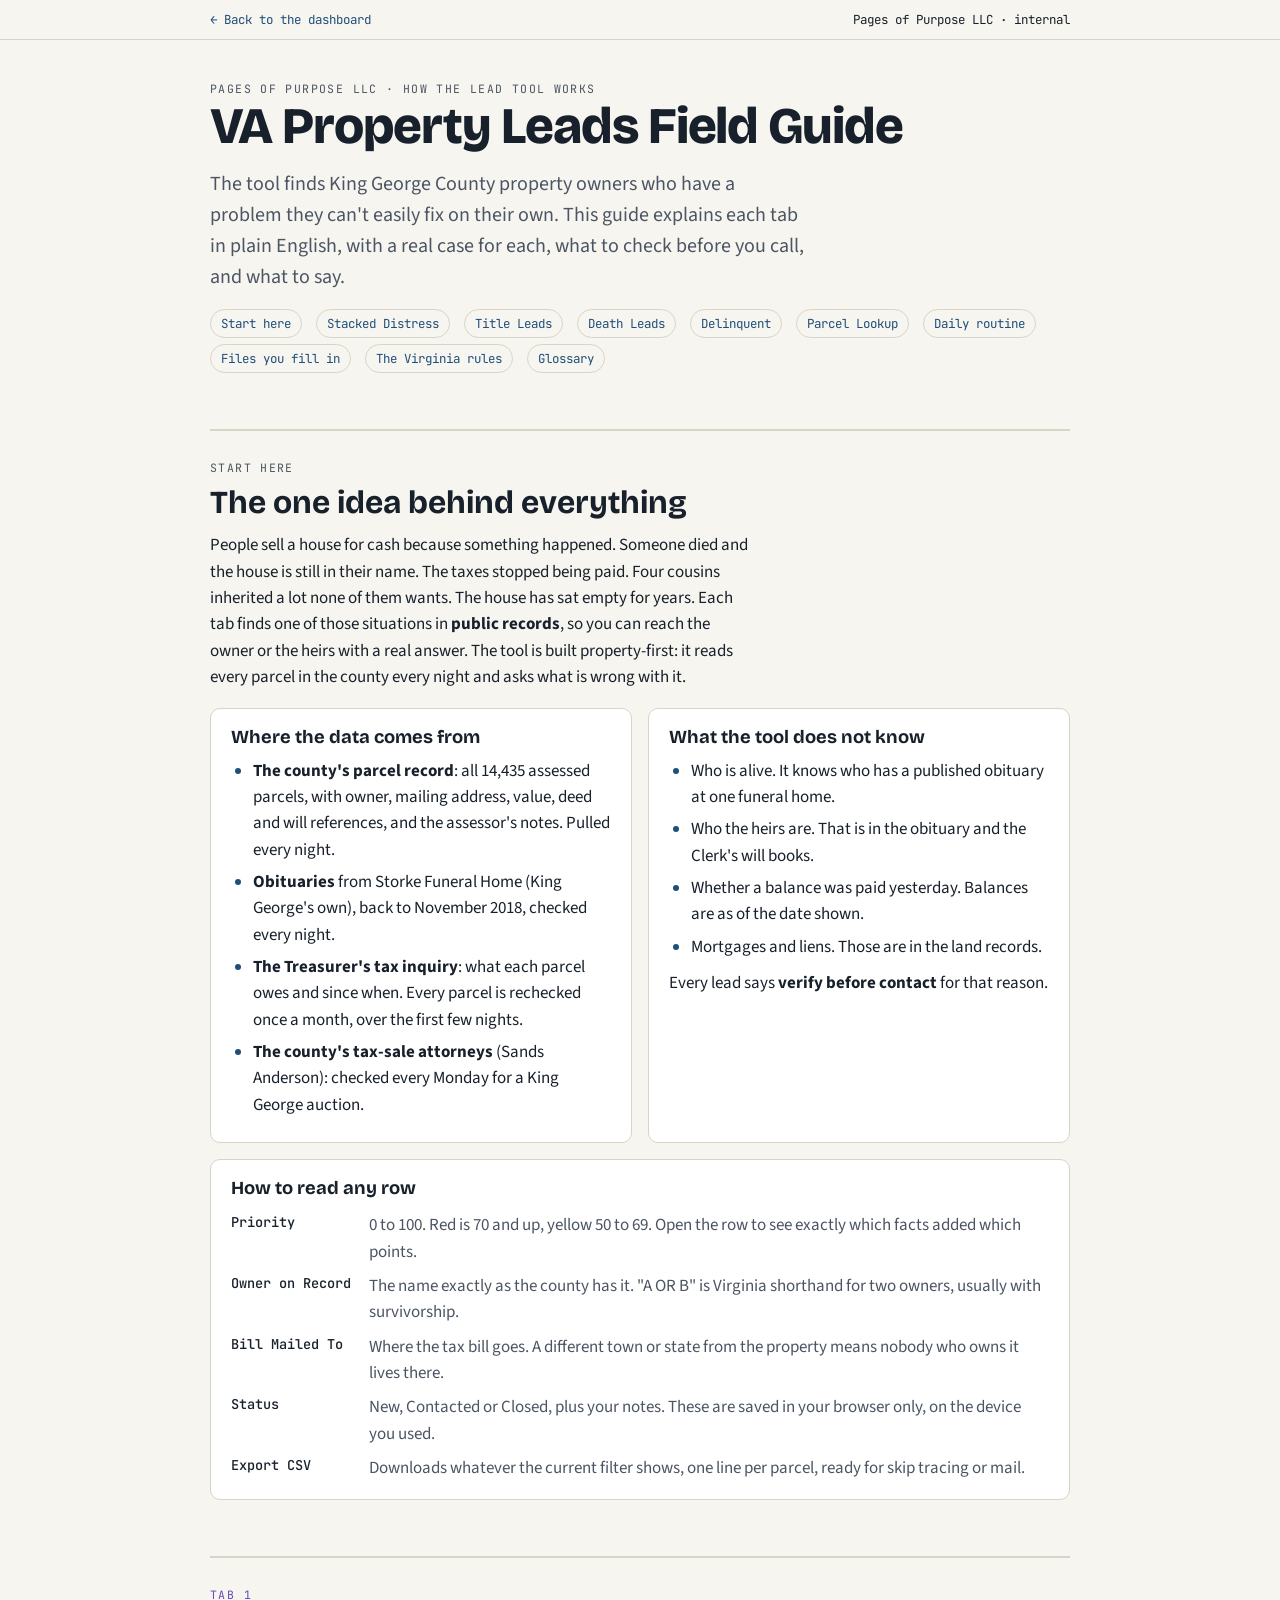
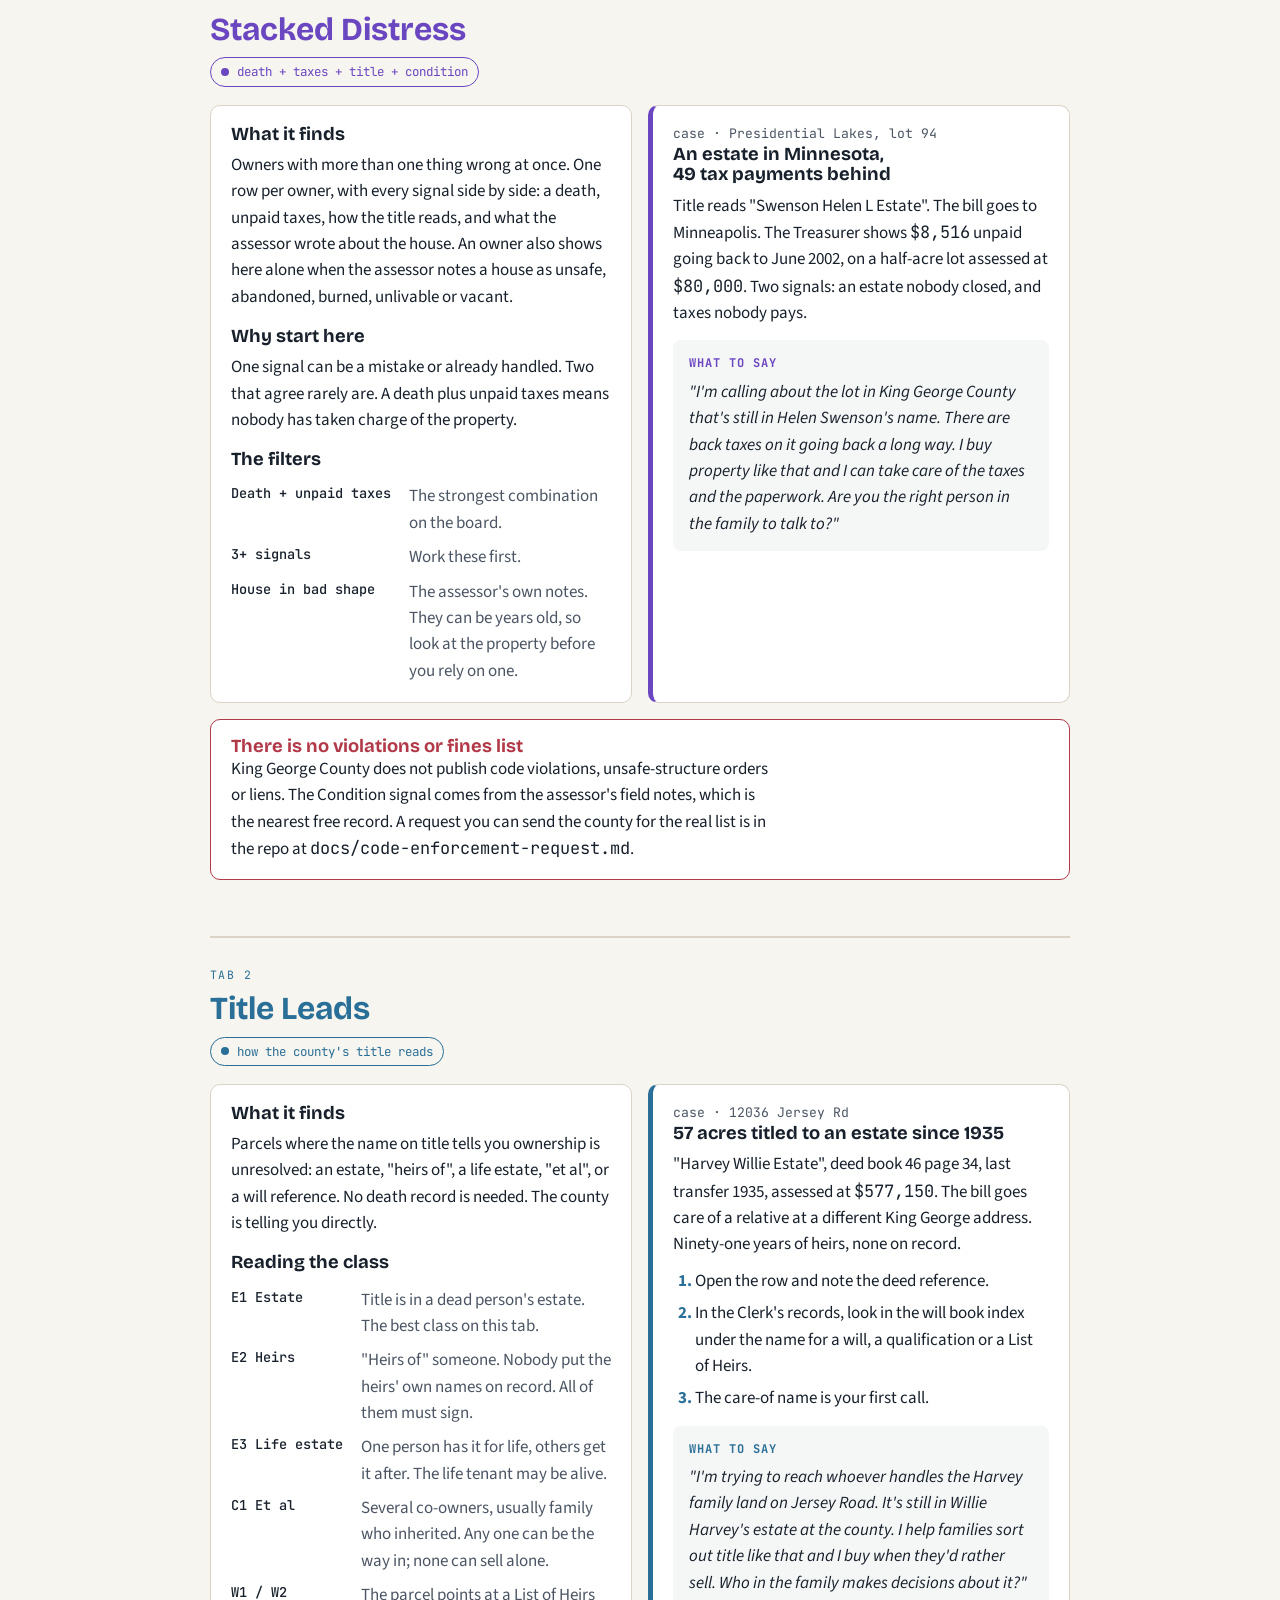
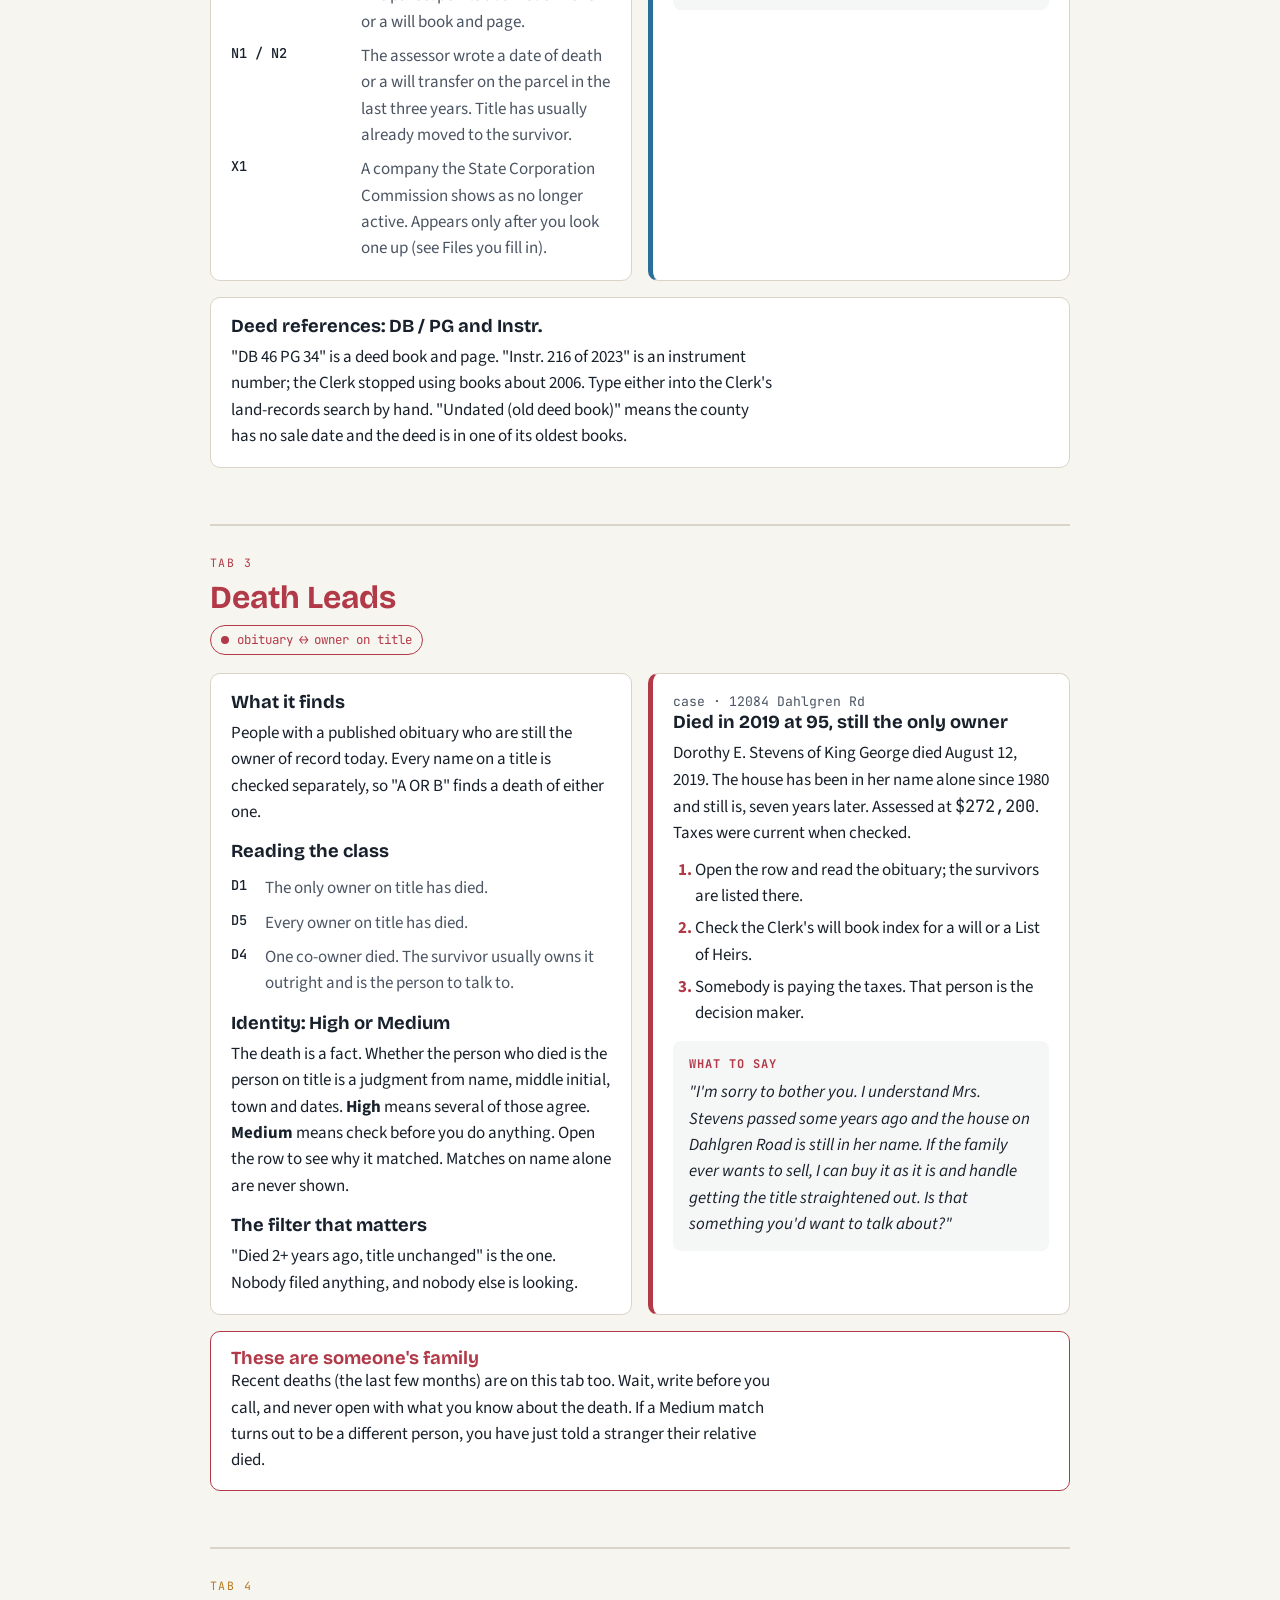
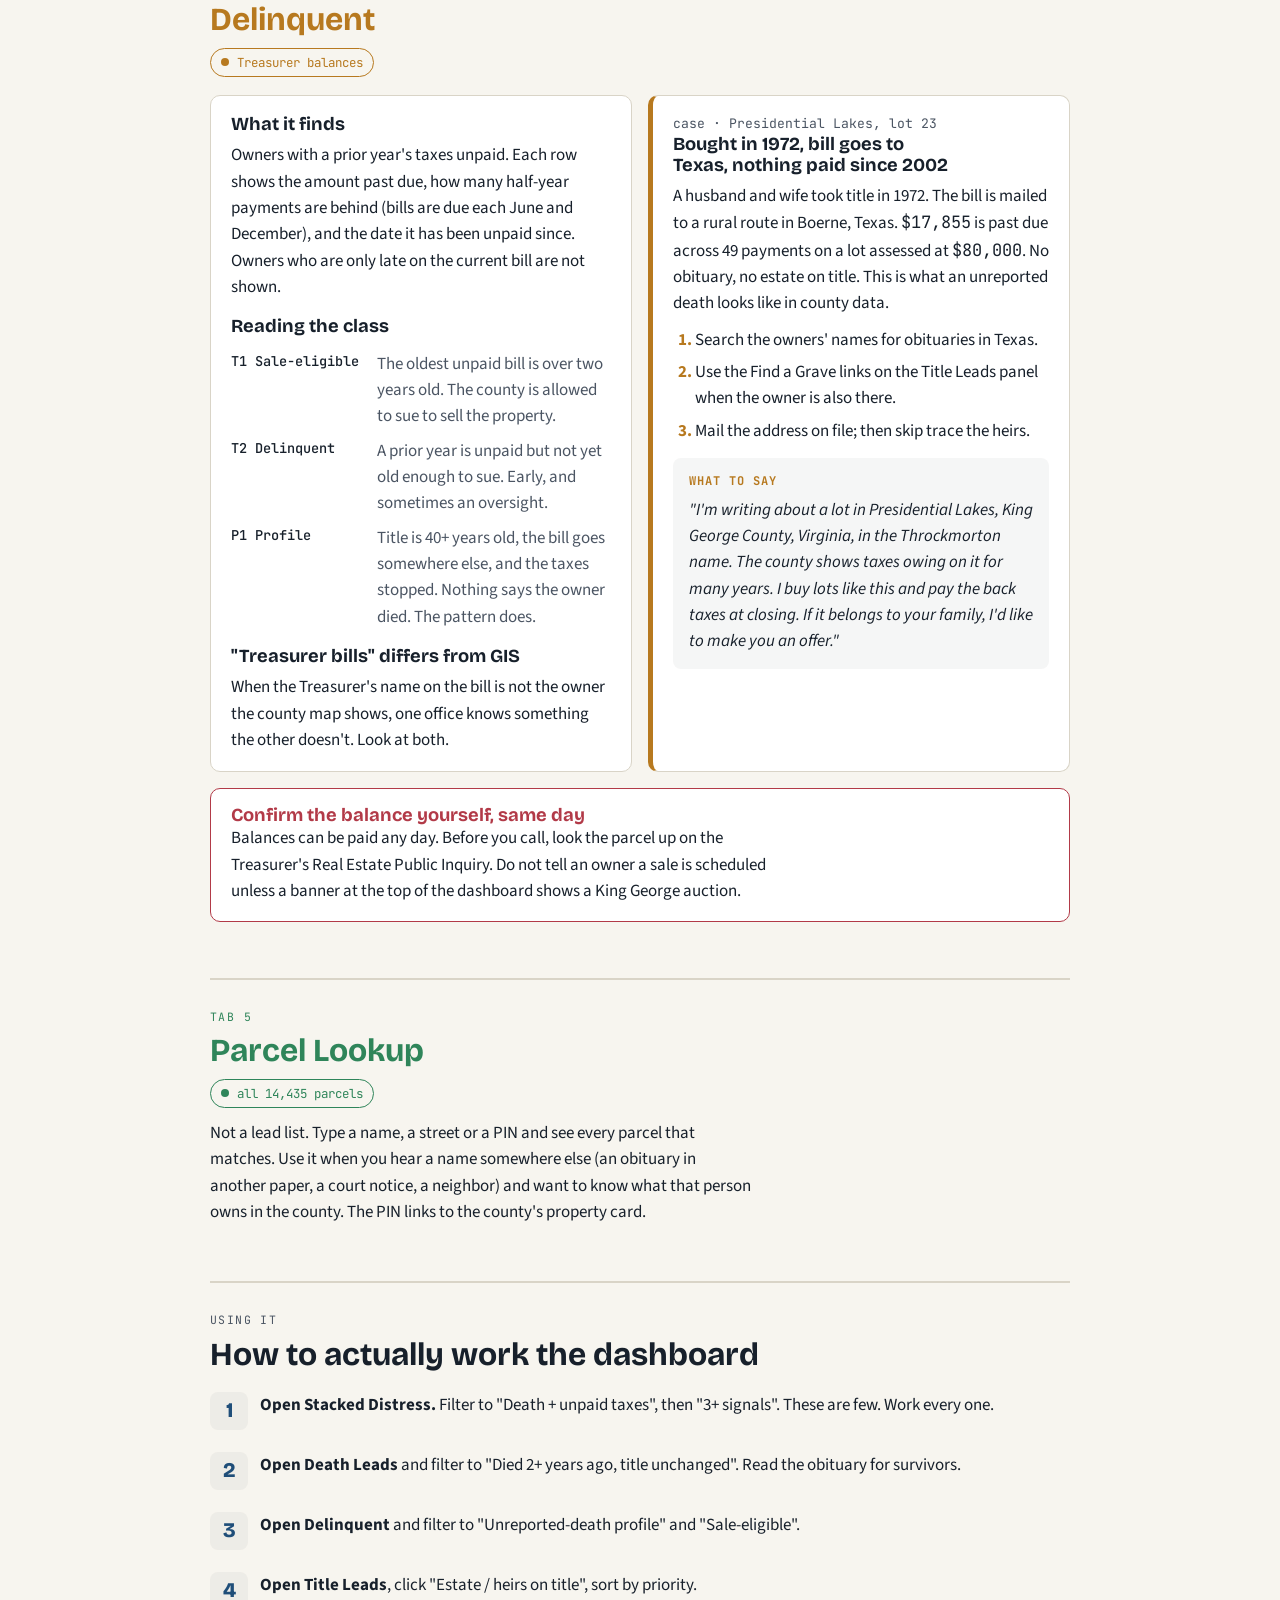
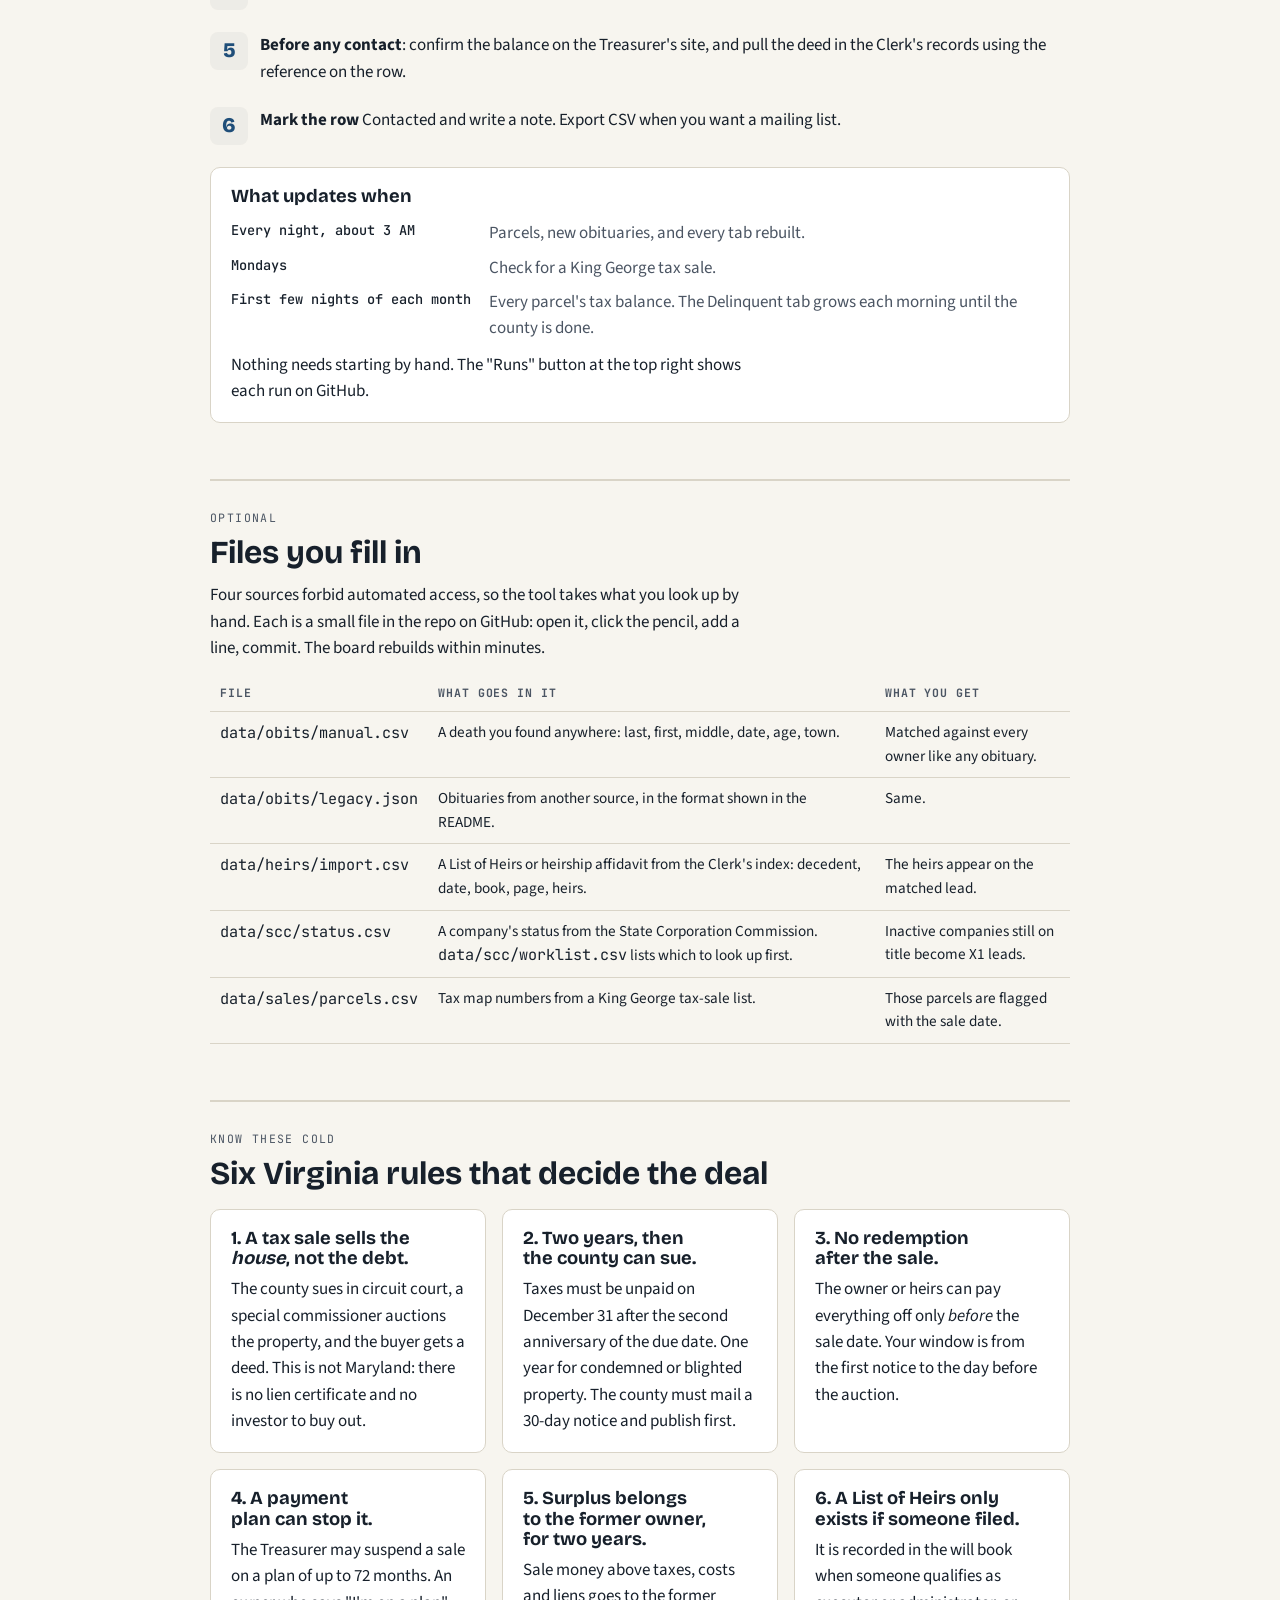
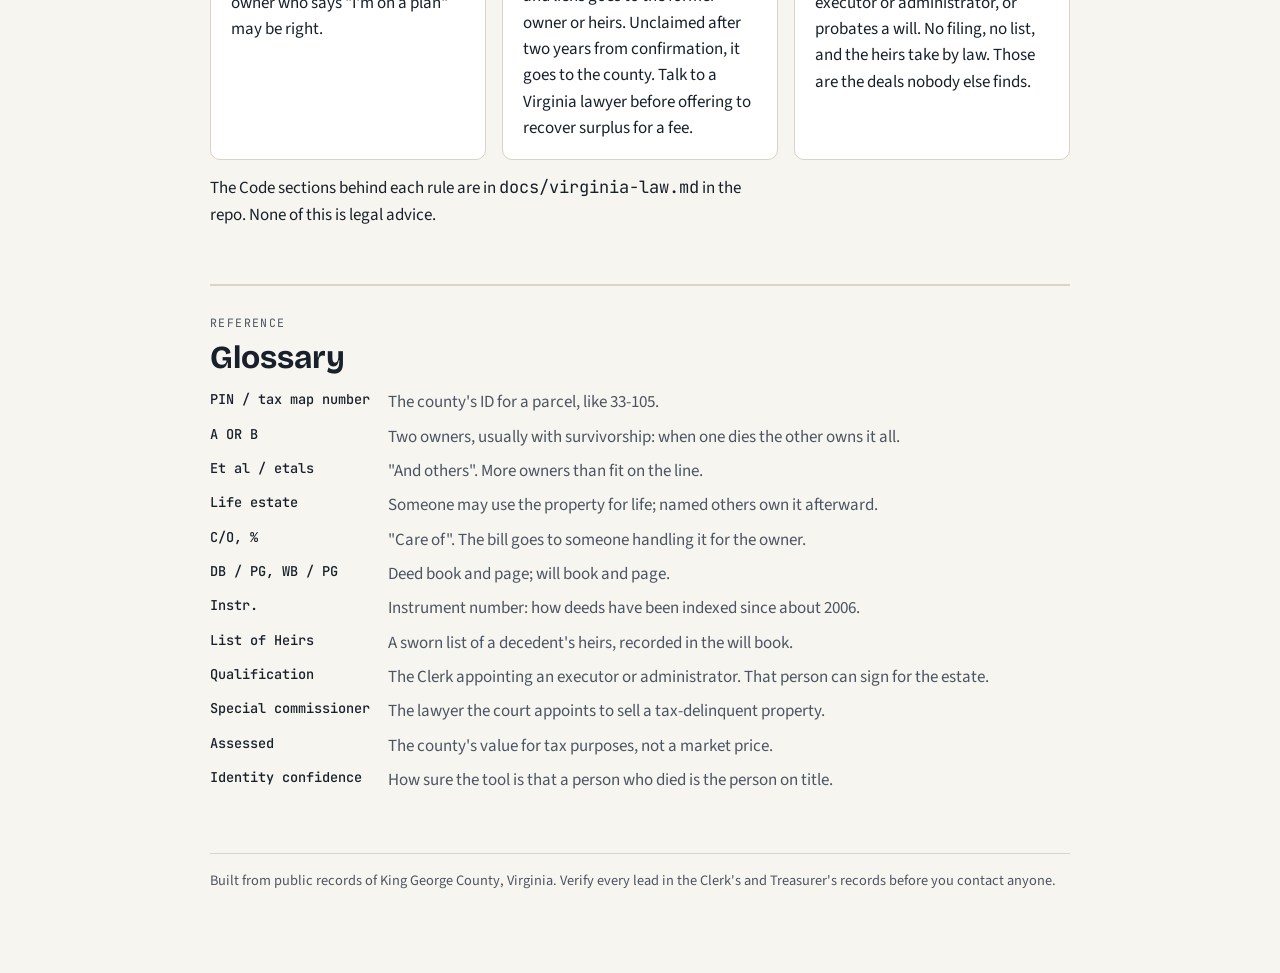
==== guide.html @ 38d84e47 "Field guide: How to Use button and a per-tab help link guide.html explains each tab in plain English" ====
<!doctype html>
<html lang="en">
<head>
<meta charset="utf-8">
<meta name="viewport" content="width=device-width, initial-scale=1, viewport-fit=cover">
<title>VA Property Leads Field Guide</title>
<meta name="robots" content="noindex">
<link rel="stylesheet" href="https://fonts.googleapis.com/css2?family=Bricolage+Grotesque:opsz,wght@12..96,500;12..96,700;12..96,800&family=Source+Sans+3:ital,wght@0,400;0,600;1,400&family=JetBrains+Mono:wght@500&display=swap">
<style>
/* Layout: a field manual — one column of reading width, color-coded chapters that match the dashboard's tabs, examples set in "case file" boxes. */
:root {
  --paper: #f7f5ef;
  --ink: #17202b;
  --ink-2: #4b5563;
  --rule: #d9d4c7;
  --card: #ffffff;
  --accent: #1f4e79;          /* ink navy: links, section markers */
  --death: #b23a48;           /* Recent Death Leads */
  --title: #2a6f97;           /* Title Leads */
  --surplus: #b7791f;         /* Surplus (amber, same family as the dashboard) */
  --buy: #2f855a;             /* Buy window / still owned */
  --stranded: #6b46c1;        /* Lien stranded */
  --county: #c05621;          /* Failed foreclosures */
  --tint: rgba(23,32,43,0.04);
  --display: "Bricolage Grotesque", "Avenir Next", "Segoe UI", sans-serif;
  --body: "Source Sans 3", "Helvetica Neue", Arial, sans-serif;
  --mono: "JetBrains Mono", "SFMono-Regular", Consolas, monospace;
}
@media (prefers-color-scheme: dark) { :root:not([data-theme="light"]) {
  --paper: #14181e; --ink: #ecebe4; --ink-2: #aab2bd; --rule: #2c333c; --card: #1b2129;
  --accent: #8ab4dc; --death: #e07a86; --title: #6fb0d6; --surplus: #e2b04a; --buy: #6cc08b; --stranded: #b39ddb; --county: #f0925c;
  --tint: rgba(255,255,255,0.05); color-scheme: dark } }
:root[data-theme="dark"] {
  --paper: #14181e; --ink: #ecebe4; --ink-2: #aab2bd; --rule: #2c333c; --card: #1b2129;
  --accent: #8ab4dc; --death: #e07a86; --title: #6fb0d6; --surplus: #e2b04a; --buy: #6cc08b; --stranded: #b39ddb; --county: #f0925c;
  --tint: rgba(255,255,255,0.05); color-scheme: dark }

body { background: var(--paper); color: var(--ink); font-family: var(--body); font-size: 17px; line-height: 1.55; margin: 0; }
.wrap { max-width: 860px; margin: 0 auto; padding-inline: 20px; padding-block: 40px 80px; }
h1, h2, h3 { font-family: var(--display); text-wrap: balance; line-height: 1.1; margin: 0; }
h1 { font-size: clamp(2rem, 6vw, 3.2rem); font-weight: 800; letter-spacing: -0.02em; }
h2 { font-size: clamp(1.5rem, 4vw, 2rem); font-weight: 700; margin-top: 8px; }
h3 { font-size: 1.15rem; font-weight: 700; }
p { margin: 0; max-width: 68ch; }
.lede { font-size: 1.25rem; color: var(--ink-2); margin-top: 14px; max-width: 60ch; }
.eyebrow { font-family: var(--mono); font-size: 0.72rem; letter-spacing: 0.12em; text-transform: uppercase; color: var(--ink-2); }
.stack { display: grid; gap: 14px; }
.section { margin-top: 56px; padding-top: 28px; border-top: 2px solid var(--rule); }
.chapter { --c: var(--accent); }
.chapter .eyebrow { color: var(--c); }
.chapter h2 { color: var(--c); }
.tab-pill { display: inline-flex; align-items: center; gap: 8px; font-family: var(--mono); font-size: 0.78rem; padding: 4px 10px; border-radius: 999px; border: 1.5px solid var(--c); color: var(--c); margin-top: 10px; }
.tab-pill::before { content: ""; width: 8px; height: 8px; border-radius: 50%; background: var(--c); }

.grid2 { display: grid; grid-template-columns: repeat(auto-fit, minmax(260px, 1fr)); gap: 16px; margin-top: 18px; }
.box { background: var(--card); border: 1px solid var(--rule); border-radius: 10px; padding: 18px 20px; min-width: 0; }
.box h3 { margin-bottom: 8px; }
.box.case { border-left: 5px solid var(--c); }
.case .who { font-family: var(--mono); font-size: 0.82rem; color: var(--ink-2); }
.num { font-family: var(--display); font-weight: 800; font-size: 1.6rem; letter-spacing: -0.01em; font-variant-numeric: tabular-nums; }
.say { background: var(--tint); border-radius: 8px; padding: 14px 16px; font-style: italic; margin-top: 14px; }
.say b { font-style: normal; font-family: var(--mono); font-size: 0.75rem; letter-spacing: 0.08em; text-transform: uppercase; display: block; margin-bottom: 6px; color: var(--c); }
ol, ul { margin: 10px 0 0; padding-left: 22px; }
li { margin: 6px 0; }
li::marker { color: var(--c, var(--accent)); font-weight: 700; }
.steps { counter-reset: s; list-style: none; padding: 0; display: grid; gap: 10px; margin-top: 14px; }
.steps li { counter-increment: s; display: grid; grid-template-columns: 38px 1fr; gap: 12px; align-items: start; }
.steps li::before { content: counter(s); font-family: var(--display); font-weight: 800; font-size: 1.3rem; color: var(--accent); background: var(--tint); border-radius: 8px; width: 38px; height: 38px; display: grid; place-items: center; }
.stage { display: inline-block; font-family: var(--mono); font-size: 0.74rem; padding: 2px 9px; border-radius: 999px; border: 1.5px solid currentColor; }
.warn { border: 1.5px solid var(--death); border-radius: 10px; padding: 16px 20px; background: var(--card); }
.warn h3 { color: var(--death); }
table { border-collapse: collapse; width: 100%; font-size: 0.95rem; }
th, td { text-align: left; padding: 9px 10px; border-bottom: 1px solid var(--rule); vertical-align: top; }
th { font-family: var(--mono); font-size: 0.72rem; letter-spacing: 0.08em; text-transform: uppercase; color: var(--ink-2); }
.scroll { overflow-x: auto; }
.mermaid { background: var(--card); border: 1px solid var(--rule); border-radius: 10px; padding: 14px; margin-top: 18px; overflow-x: auto; }
dl { display: grid; grid-template-columns: max-content 1fr; gap: 8px 18px; margin: 14px 0 0; }
dt { font-family: var(--mono); font-size: 0.85rem; font-weight: 500; }
dd { margin: 0; color: var(--ink-2); }
@media (max-width: 520px) { dl { grid-template-columns: 1fr; gap: 2px 0; } dd { margin-bottom: 8px; } body { font-size: 16px; } }
a { color: var(--accent); }
.money { font-family: var(--mono); font-variant-numeric: tabular-nums; }
.foot { margin-top: 60px; color: var(--ink-2); font-size: 0.9rem; border-top: 1px solid var(--rule); padding-top: 16px; }

/* standalone page: give the guide its own ground and a way back */
html, body { margin: 0; }
.topbar { position: sticky; top: 0; z-index: 5; background: var(--paper); border-bottom: 1px solid var(--rule); }
.topbar .in { max-width: 860px; margin: 0 auto; padding: 10px 20px; display: flex; align-items: center; justify-content: space-between; gap: 12px; font-family: var(--mono); font-size: 0.78rem; }
.topbar a { color: var(--accent); text-decoration: none; }
.topbar a:hover { text-decoration: underline; }
.toc { display: flex; flex-wrap: wrap; gap: 6px 14px; margin-top: 16px; font-family: var(--mono); font-size: 0.78rem; }
.toc a { color: var(--accent); text-decoration: none; padding: 4px 10px; border: 1px solid var(--rule); border-radius: 999px; }
</style>
</head>
<body>
<div class="topbar"><div class="in"><a href="index.html">← Back to the dashboard</a><span>Pages of Purpose LLC · internal</span></div></div>

<div class="wrap">

<div class="eyebrow">Pages of Purpose LLC · how the lead tool works</div>
<h1>VA Property Leads Field Guide</h1>
<p class="lede">The tool finds King George County property owners who have a problem they can't easily fix on their own. This guide explains each tab in plain English, with a real case for each, what to check before you call, and what to say.</p>
<nav class="toc">
  <a href="#start">Start here</a><a href="#stack">Stacked Distress</a><a href="#title">Title Leads</a><a href="#death">Death Leads</a><a href="#delinq">Delinquent</a><a href="#lookup">Parcel Lookup</a><a href="#routine">Daily routine</a><a href="#files">Files you fill in</a><a href="#rules">The Virginia rules</a><a href="#glossary">Glossary</a>
</nav>

<div class="section" id="start">
  <div class="eyebrow">Start here</div>
  <h2>The one idea behind everything</h2>
  <p style="margin-top:12px">People sell a house for cash because something happened. Someone died and the house is still in their name. The taxes stopped being paid. Four cousins inherited a lot none of them wants. The house has sat empty for years. Each tab finds one of those situations in <b>public records</b>, so you can reach the owner or the heirs with a real answer. The tool is built property-first: it reads every parcel in the county every night and asks what is wrong with it.</p>

  <div class="grid2">
    <div class="box"><h3>Where the data comes from</h3>
      <ul>
        <li><b>The county's parcel record</b>: all 14,435 assessed parcels, with owner, mailing address, value, deed and will references, and the assessor's notes. Pulled every night.</li>
        <li><b>Obituaries</b> from Storke Funeral Home (King George's own), back to November 2018, checked every night.</li>
        <li><b>The Treasurer's tax inquiry</b>: what each parcel owes and since when. Every parcel is rechecked once a month, over the first few nights.</li>
        <li><b>The county's tax-sale attorneys</b> (Sands Anderson): checked every Monday for a King George auction.</li>
      </ul>
    </div>
    <div class="box"><h3>What the tool does not know</h3>
      <ul>
        <li>Who is alive. It knows who has a published obituary at one funeral home.</li>
        <li>Who the heirs are. That is in the obituary and the Clerk's will books.</li>
        <li>Whether a balance was paid yesterday. Balances are as of the date shown.</li>
        <li>Mortgages and liens. Those are in the land records.</li>
      </ul>
      <p style="margin-top:10px">Every lead says <b>verify before contact</b> for that reason.</p>
    </div>
  </div>

  <div class="box" style="margin-top:16px"><h3>How to read any row</h3>
    <dl>
      <dt>Priority</dt><dd>0 to 100. Red is 70 and up, yellow 50 to 69. Open the row to see exactly which facts added which points.</dd>
      <dt>Owner on Record</dt><dd>The name exactly as the county has it. "A OR B" is Virginia shorthand for two owners, usually with survivorship.</dd>
      <dt>Bill Mailed To</dt><dd>Where the tax bill goes. A different town or state from the property means nobody who owns it lives there.</dd>
      <dt>Status</dt><dd>New, Contacted or Closed, plus your notes. These are saved in your browser only, on the device you used.</dd>
      <dt>Export CSV</dt><dd>Downloads whatever the current filter shows, one line per parcel, ready for skip tracing or mail.</dd>
    </dl>
  </div>
</div>

<div class="section chapter" id="stack" style="--c: var(--stranded)">
  <div class="eyebrow">Tab 1</div>
  <h2>Stacked Distress</h2>
  <span class="tab-pill">death + taxes + title + condition</span>
  <div class="grid2">
    <div class="box">
      <h3>What it finds</h3>
      <p>Owners with more than one thing wrong at once. One row per owner, with every signal side by side: a death, unpaid taxes, how the title reads, and what the assessor wrote about the house. An owner also shows here alone when the assessor notes a house as unsafe, abandoned, burned, unlivable or vacant.</p>
      <h3 style="margin-top:16px">Why start here</h3>
      <p>One signal can be a mistake or already handled. Two that agree rarely are. A death plus unpaid taxes means nobody has taken charge of the property.</p>
      <h3 style="margin-top:16px">The filters</h3>
      <dl>
        <dt>Death + unpaid taxes</dt><dd>The strongest combination on the board.</dd>
        <dt>3+ signals</dt><dd>Work these first.</dd>
        <dt>House in bad shape</dt><dd>The assessor's own notes. They can be years old, so look at the property before you rely on one.</dd>
      </dl>
    </div>
    <div class="box case">
      <div class="who">case · Presidential Lakes, lot 94</div>
      <h3>An estate in Minnesota, 49 tax payments behind</h3>
      <p>Title reads "Swenson Helen L Estate". The bill goes to Minneapolis. The Treasurer shows <span class="money">$8,516</span> unpaid going back to June 2002, on a half-acre lot assessed at <span class="money">$80,000</span>. Two signals: an estate nobody closed, and taxes nobody pays.</p>
      <div class="say"><b>What to say</b>"I'm calling about the lot in King George County that's still in Helen Swenson's name. There are back taxes on it going back a long way. I buy property like that and I can take care of the taxes and the paperwork. Are you the right person in the family to talk to?"</div>
    </div>
  </div>
  <div class="warn" style="margin-top:16px"><h3>There is no violations or fines list</h3><p>King George County does not publish code violations, unsafe-structure orders or liens. The Condition signal comes from the assessor's field notes, which is the nearest free record. A request you can send the county for the real list is in the repo at <span class="money">docs/code-enforcement-request.md</span>.</p></div>
</div>

<div class="section chapter" id="title" style="--c: var(--title)">
  <div class="eyebrow">Tab 2</div>
  <h2>Title Leads</h2>
  <span class="tab-pill">how the county's title reads</span>
  <div class="grid2">
    <div class="box">
      <h3>What it finds</h3>
      <p>Parcels where the name on title tells you ownership is unresolved: an estate, "heirs of", a life estate, "et al", or a will reference. No death record is needed. The county is telling you directly.</p>
      <h3 style="margin-top:16px">Reading the class</h3>
      <dl>
        <dt>E1 Estate</dt><dd>Title is in a dead person's estate. The best class on this tab.</dd>
        <dt>E2 Heirs</dt><dd>"Heirs of" someone. Nobody put the heirs' own names on record. All of them must sign.</dd>
        <dt>E3 Life estate</dt><dd>One person has it for life, others get it after. The life tenant may be alive.</dd>
        <dt>C1 Et al</dt><dd>Several co-owners, usually family who inherited. Any one can be the way in; none can sell alone.</dd>
        <dt>W1 / W2</dt><dd>The parcel points at a List of Heirs or a will book and page.</dd>
        <dt>N1 / N2</dt><dd>The assessor wrote a date of death or a will transfer on the parcel in the last three years. Title has usually already moved to the survivor.</dd>
        <dt>X1</dt><dd>A company the State Corporation Commission shows as no longer active. Appears only after you look one up (see Files you fill in).</dd>
      </dl>
    </div>
    <div class="box case">
      <div class="who">case · 12036 Jersey Rd</div>
      <h3>57 acres titled to an estate since 1935</h3>
      <p>"Harvey Willie Estate", deed book 46 page 34, last transfer 1935, assessed at <span class="money">$577,150</span>. The bill goes care of a relative at a different King George address. Ninety-one years of heirs, none on record.</p>
      <ol>
        <li>Open the row and note the deed reference.</li>
        <li>In the Clerk's records, look in the will book index under the name for a will, a qualification or a List of Heirs.</li>
        <li>The care-of name is your first call.</li>
      </ol>
      <div class="say"><b>What to say</b>"I'm trying to reach whoever handles the Harvey family land on Jersey Road. It's still in Willie Harvey's estate at the county. I help families sort out title like that and I buy when they'd rather sell. Who in the family makes decisions about it?"</div>
    </div>
  </div>
  <div class="box" style="margin-top:16px"><h3>Deed references: DB / PG and Instr.</h3><p>"DB 46 PG 34" is a deed book and page. "Instr. 216 of 2023" is an instrument number; the Clerk stopped using books about 2006. Type either into the Clerk's land-records search by hand. "Undated (old deed book)" means the county has no sale date and the deed is in one of its oldest books.</p></div>
</div>

<div class="section chapter" id="death" style="--c: var(--death)">
  <div class="eyebrow">Tab 3</div>
  <h2>Death Leads</h2>
  <span class="tab-pill">obituary ↔ owner on title</span>
  <div class="grid2">
    <div class="box">
      <h3>What it finds</h3>
      <p>People with a published obituary who are still the owner of record today. Every name on a title is checked separately, so "A OR B" finds a death of either one.</p>
      <h3 style="margin-top:16px">Reading the class</h3>
      <dl>
        <dt>D1</dt><dd>The only owner on title has died.</dd>
        <dt>D5</dt><dd>Every owner on title has died.</dd>
        <dt>D4</dt><dd>One co-owner died. The survivor usually owns it outright and is the person to talk to.</dd>
      </dl>
      <h3 style="margin-top:16px">Identity: High or Medium</h3>
      <p>The death is a fact. Whether the person who died is the person on title is a judgment from name, middle initial, town and dates. <b>High</b> means several of those agree. <b>Medium</b> means check before you do anything. Open the row to see why it matched. Matches on name alone are never shown.</p>
      <h3 style="margin-top:16px">The filter that matters</h3>
      <p>"Died 2+ years ago, title unchanged" is the one. Nobody filed anything, and nobody else is looking.</p>
    </div>
    <div class="box case">
      <div class="who">case · 12084 Dahlgren Rd</div>
      <h3>Died in 2019 at 95, still the only owner</h3>
      <p>Dorothy E. Stevens of King George died August 12, 2019. The house has been in her name alone since 1980 and still is, seven years later. Assessed at <span class="money">$272,200</span>. Taxes were current when checked.</p>
      <ol>
        <li>Open the row and read the obituary; the survivors are listed there.</li>
        <li>Check the Clerk's will book index for a will or a List of Heirs.</li>
        <li>Somebody is paying the taxes. That person is the decision maker.</li>
      </ol>
      <div class="say"><b>What to say</b>"I'm sorry to bother you. I understand Mrs. Stevens passed some years ago and the house on Dahlgren Road is still in her name. If the family ever wants to sell, I can buy it as it is and handle getting the title straightened out. Is that something you'd want to talk about?"</div>
    </div>
  </div>
  <div class="warn" style="margin-top:16px"><h3>These are someone's family</h3><p>Recent deaths (the last few months) are on this tab too. Wait, write before you call, and never open with what you know about the death. If a Medium match turns out to be a different person, you have just told a stranger their relative died.</p></div>
</div>

<div class="section chapter" id="delinq" style="--c: var(--surplus)">
  <div class="eyebrow">Tab 4</div>
  <h2>Delinquent</h2>
  <span class="tab-pill">Treasurer balances</span>
  <div class="grid2">
    <div class="box">
      <h3>What it finds</h3>
      <p>Owners with a prior year's taxes unpaid. Each row shows the amount past due, how many half-year payments are behind (bills are due each June and December), and the date it has been unpaid since. Owners who are only late on the current bill are not shown.</p>
      <h3 style="margin-top:16px">Reading the class</h3>
      <dl>
        <dt>T1 Sale-eligible</dt><dd>The oldest unpaid bill is over two years old. The county is allowed to sue to sell the property.</dd>
        <dt>T2 Delinquent</dt><dd>A prior year is unpaid but not yet old enough to sue. Early, and sometimes an oversight.</dd>
        <dt>P1 Profile</dt><dd>Title is 40+ years old, the bill goes somewhere else, and the taxes stopped. Nothing says the owner died. The pattern does.</dd>
      </dl>
      <h3 style="margin-top:16px">"Treasurer bills" differs from GIS</h3>
      <p>When the Treasurer's name on the bill is not the owner the county map shows, one office knows something the other doesn't. Look at both.</p>
    </div>
    <div class="box case">
      <div class="who">case · Presidential Lakes, lot 23</div>
      <h3>Bought in 1972, bill goes to Texas, nothing paid since 2002</h3>
      <p>A husband and wife took title in 1972. The bill is mailed to a rural route in Boerne, Texas. <span class="money">$17,855</span> is past due across 49 payments on a lot assessed at <span class="money">$80,000</span>. No obituary, no estate on title. This is what an unreported death looks like in county data.</p>
      <ol>
        <li>Search the owners' names for obituaries in Texas.</li>
        <li>Use the Find a Grave links on the Title Leads panel when the owner is also there.</li>
        <li>Mail the address on file; then skip trace the heirs.</li>
      </ol>
      <div class="say"><b>What to say</b>"I'm writing about a lot in Presidential Lakes, King George County, Virginia, in the Throckmorton name. The county shows taxes owing on it for many years. I buy lots like this and pay the back taxes at closing. If it belongs to your family, I'd like to make you an offer."</div>
    </div>
  </div>
  <div class="warn" style="margin-top:16px"><h3>Confirm the balance yourself, same day</h3><p>Balances can be paid any day. Before you call, look the parcel up on the Treasurer's Real Estate Public Inquiry. Do not tell an owner a sale is scheduled unless a banner at the top of the dashboard shows a King George auction.</p></div>
</div>

<div class="section chapter" id="lookup" style="--c: var(--buy)">
  <div class="eyebrow">Tab 5</div>
  <h2>Parcel Lookup</h2>
  <span class="tab-pill">all 14,435 parcels</span>
  <p style="margin-top:12px">Not a lead list. Type a name, a street or a PIN and see every parcel that matches. Use it when you hear a name somewhere else (an obituary in another paper, a court notice, a neighbor) and want to know what that person owns in the county. The PIN links to the county's property card.</p>
</div>

<div class="section" id="routine">
  <div class="eyebrow">Using it</div>
  <h2>How to actually work the dashboard</h2>
  <ol class="steps">
    <li><div><b>Open Stacked Distress.</b> Filter to "Death + unpaid taxes", then "3+ signals". These are few. Work every one.</div></li>
    <li><div><b>Open Death Leads</b> and filter to "Died 2+ years ago, title unchanged". Read the obituary for survivors.</div></li>
    <li><div><b>Open Delinquent</b> and filter to "Unreported-death profile" and "Sale-eligible".</div></li>
    <li><div><b>Open Title Leads</b>, click "Estate / heirs on title", sort by priority.</div></li>
    <li><div><b>Before any contact</b>: confirm the balance on the Treasurer's site, and pull the deed in the Clerk's records using the reference on the row.</div></li>
    <li><div><b>Mark the row</b> Contacted and write a note. Export CSV when you want a mailing list.</div></li>
  </ol>
  <div class="box" style="margin-top:16px"><h3>What updates when</h3>
    <dl>
      <dt>Every night, about 3 AM</dt><dd>Parcels, new obituaries, and every tab rebuilt.</dd>
      <dt>Mondays</dt><dd>Check for a King George tax sale.</dd>
      <dt>First few nights of each month</dt><dd>Every parcel's tax balance. The Delinquent tab grows each morning until the county is done.</dd>
    </dl>
    <p style="margin-top:10px">Nothing needs starting by hand. The "Runs" button at the top right shows each run on GitHub.</p>
  </div>
</div>

<div class="section" id="files">
  <div class="eyebrow">Optional</div>
  <h2>Files you fill in</h2>
  <p style="margin-top:12px">Four sources forbid automated access, so the tool takes what you look up by hand. Each is a small file in the repo on GitHub: open it, click the pencil, add a line, commit. The board rebuilds within minutes.</p>
  <div class="scroll" style="margin-top:14px"><table>
    <tr><th>File</th><th>What goes in it</th><th>What you get</th></tr>
    <tr><td class="money">data/obits/manual.csv</td><td>A death you found anywhere: last, first, middle, date, age, town.</td><td>Matched against every owner like any obituary.</td></tr>
    <tr><td class="money">data/obits/legacy.json</td><td>Obituaries from another source, in the format shown in the README.</td><td>Same.</td></tr>
    <tr><td class="money">data/heirs/import.csv</td><td>A List of Heirs or heirship affidavit from the Clerk's index: decedent, date, book, page, heirs.</td><td>The heirs appear on the matched lead.</td></tr>
    <tr><td class="money">data/scc/status.csv</td><td>A company's status from the State Corporation Commission. <span class="money">data/scc/worklist.csv</span> lists which to look up first.</td><td>Inactive companies still on title become X1 leads.</td></tr>
    <tr><td class="money">data/sales/parcels.csv</td><td>Tax map numbers from a King George tax-sale list.</td><td>Those parcels are flagged with the sale date.</td></tr>
  </table></div>
</div>

<div class="section" id="rules">
  <div class="eyebrow">Know these cold</div>
  <h2>Six Virginia rules that decide the deal</h2>
  <div class="grid2">
    <div class="box"><h3>1. A tax sale sells the <em>house</em>, not the debt.</h3><p>The county sues in circuit court, a special commissioner auctions the property, and the buyer gets a deed. This is not Maryland: there is no lien certificate and no investor to buy out.</p></div>
    <div class="box"><h3>2. Two years, then the county can sue.</h3><p>Taxes must be unpaid on December 31 after the second anniversary of the due date. One year for condemned or blighted property. The county must mail a 30-day notice and publish first.</p></div>
    <div class="box"><h3>3. No redemption after the sale.</h3><p>The owner or heirs can pay everything off only <em>before</em> the sale date. Your window is from the first notice to the day before the auction.</p></div>
    <div class="box"><h3>4. A payment plan can stop it.</h3><p>The Treasurer may suspend a sale on a plan of up to 72 months. An owner who says "I'm on a plan" may be right.</p></div>
    <div class="box"><h3>5. Surplus belongs to the former owner, for two years.</h3><p>Sale money above taxes, costs and liens goes to the former owner or heirs. Unclaimed after two years from confirmation, it goes to the county. Talk to a Virginia lawyer before offering to recover surplus for a fee.</p></div>
    <div class="box"><h3>6. A List of Heirs only exists if someone filed.</h3><p>It is recorded in the will book when someone qualifies as executor or administrator, or probates a will. No filing, no list, and the heirs take by law. Those are the deals nobody else finds.</p></div>
  </div>
  <p style="margin-top:14px">The Code sections behind each rule are in <span class="money">docs/virginia-law.md</span> in the repo. None of this is legal advice.</p>
</div>

<div class="section" id="glossary">
  <div class="eyebrow">Reference</div>
  <h2>Glossary</h2>
  <dl>
    <dt>PIN / tax map number</dt><dd>The county's ID for a parcel, like 33-105.</dd>
    <dt>A OR B</dt><dd>Two owners, usually with survivorship: when one dies the other owns it all.</dd>
    <dt>Et al / etals</dt><dd>"And others". More owners than fit on the line.</dd>
    <dt>Life estate</dt><dd>Someone may use the property for life; named others own it afterward.</dd>
    <dt>C/O, %</dt><dd>"Care of". The bill goes to someone handling it for the owner.</dd>
    <dt>DB / PG, WB / PG</dt><dd>Deed book and page; will book and page.</dd>
    <dt>Instr.</dt><dd>Instrument number: how deeds have been indexed since about 2006.</dd>
    <dt>List of Heirs</dt><dd>A sworn list of a decedent's heirs, recorded in the will book.</dd>
    <dt>Qualification</dt><dd>The Clerk appointing an executor or administrator. That person can sign for the estate.</dd>
    <dt>Special commissioner</dt><dd>The lawyer the court appoints to sell a tax-delinquent property.</dd>
    <dt>Assessed</dt><dd>The county's value for tax purposes, not a market price.</dd>
    <dt>Identity confidence</dt><dd>How sure the tool is that a person who died is the person on title.</dd>
  </dl>
  <div class="foot">Built from public records of King George County, Virginia. Verify every lead in the Clerk's and Treasurer's records before you contact anyone.</div>
</div>

</div>
</body>
</html>
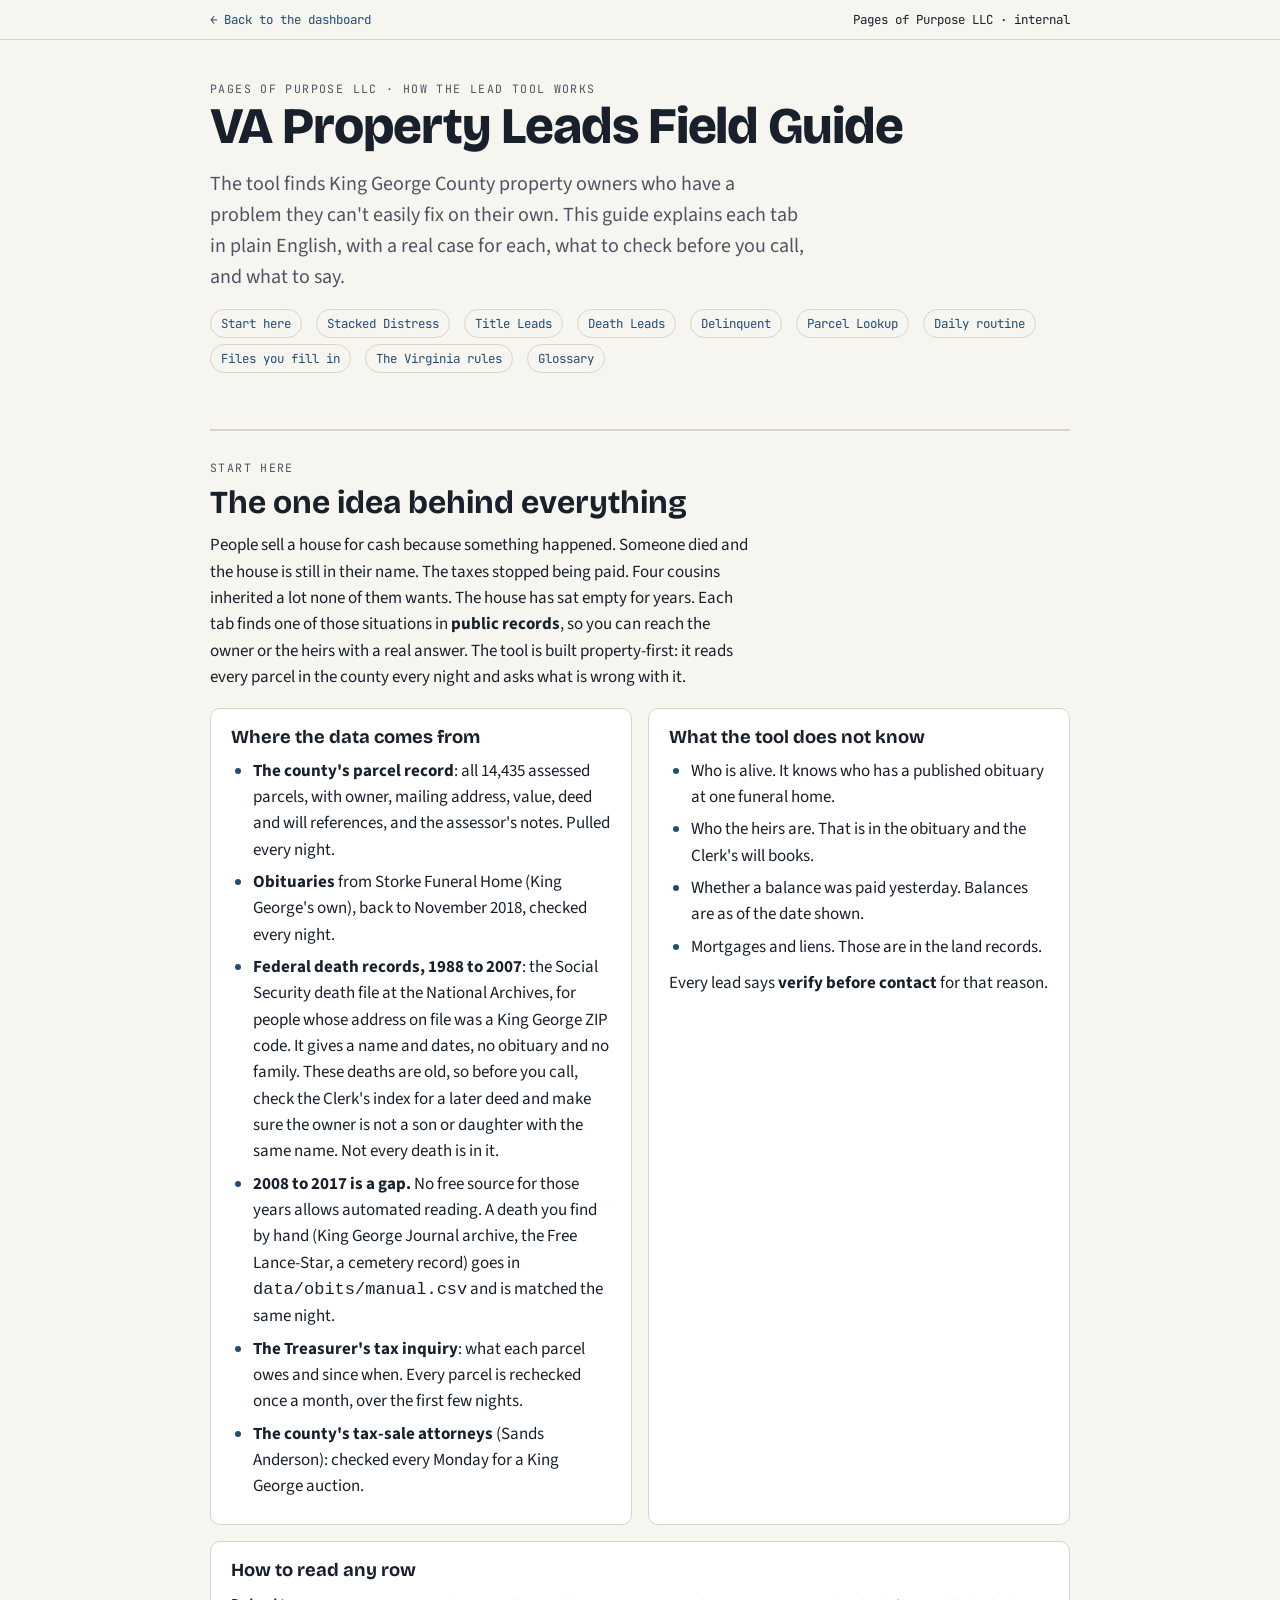
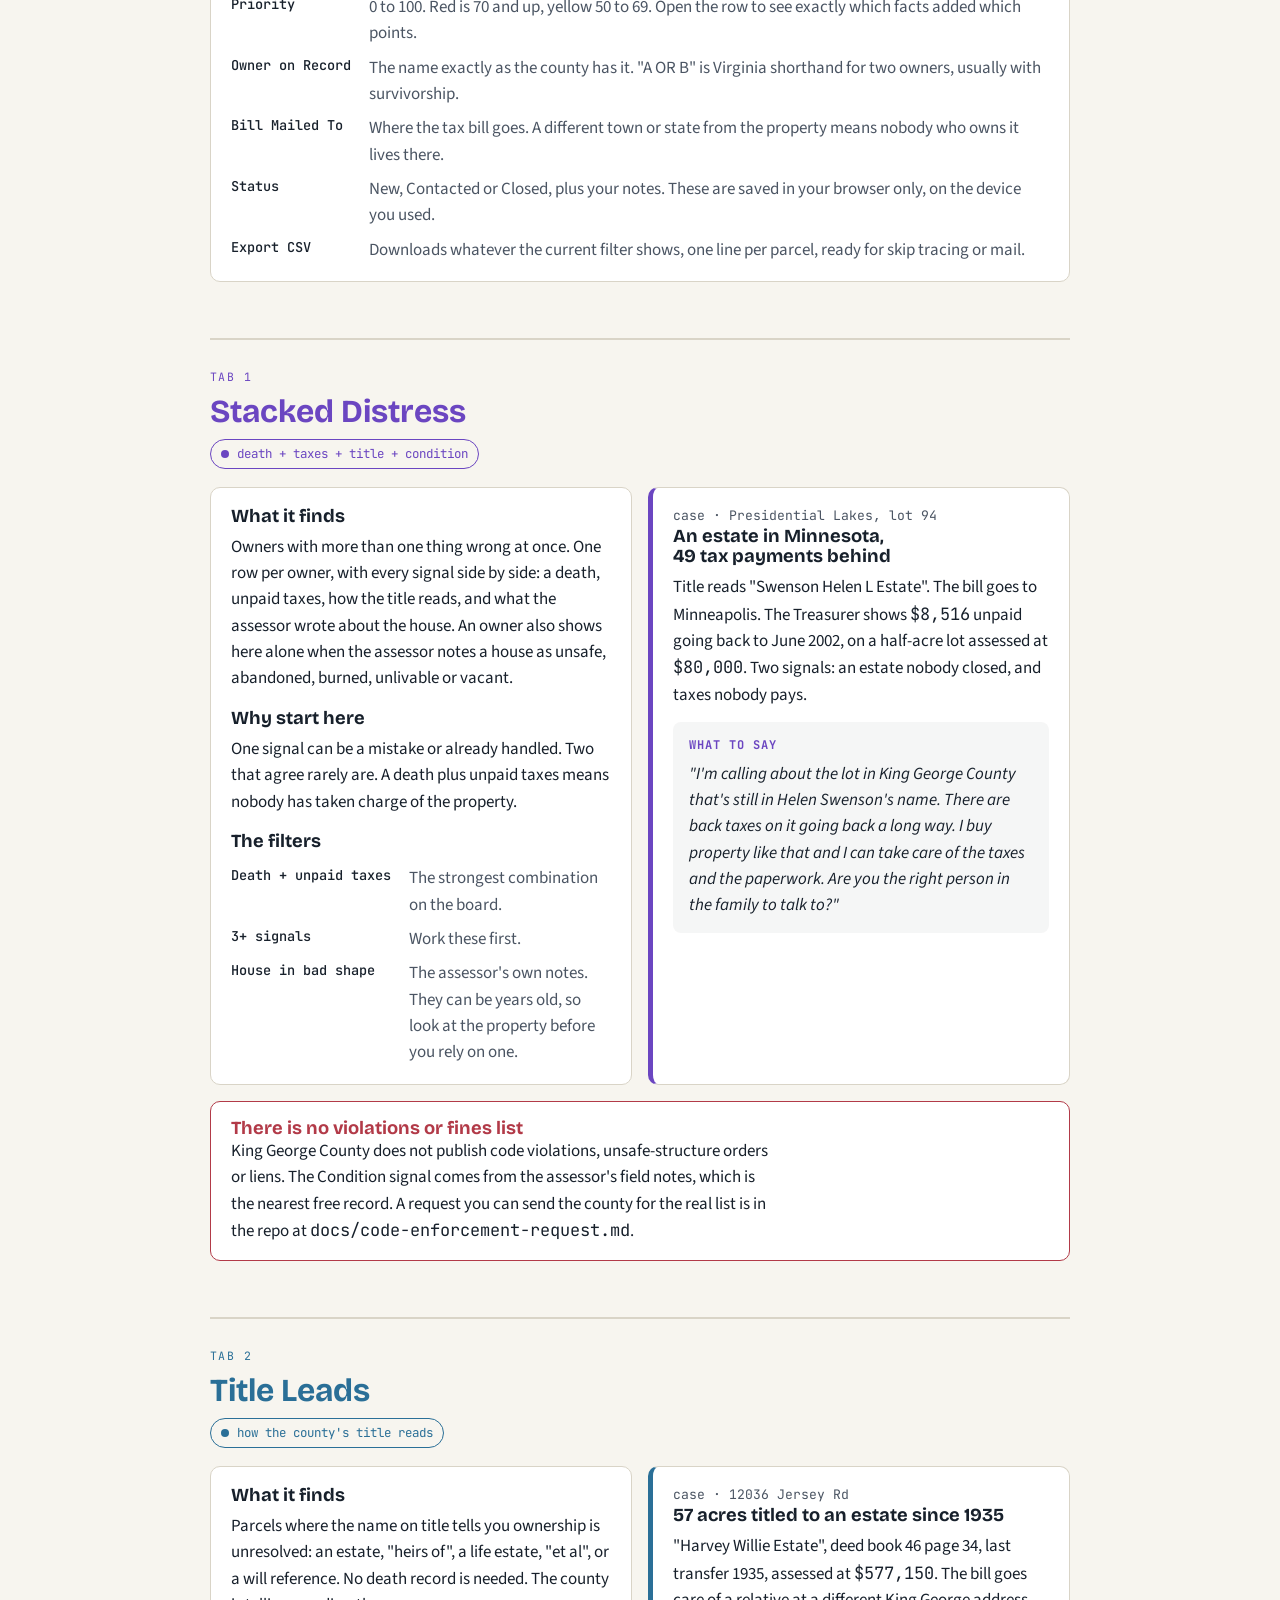
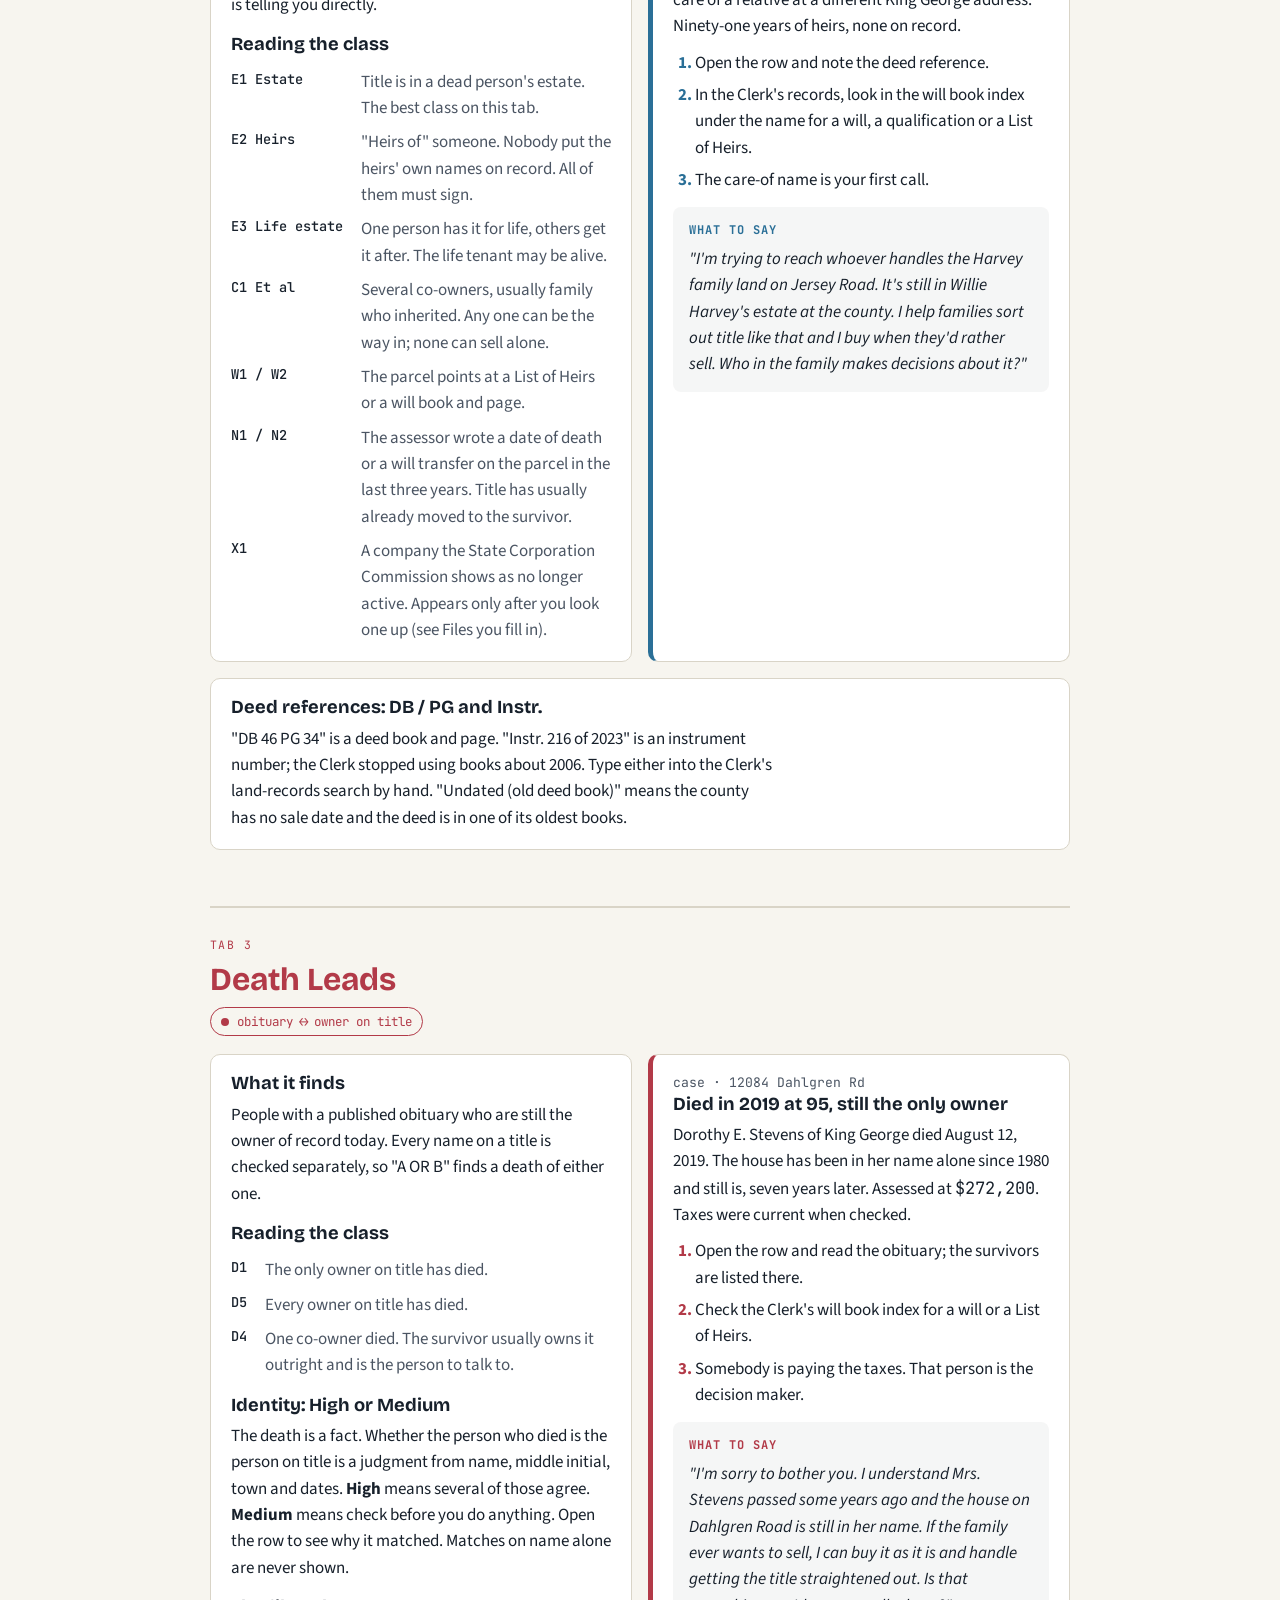
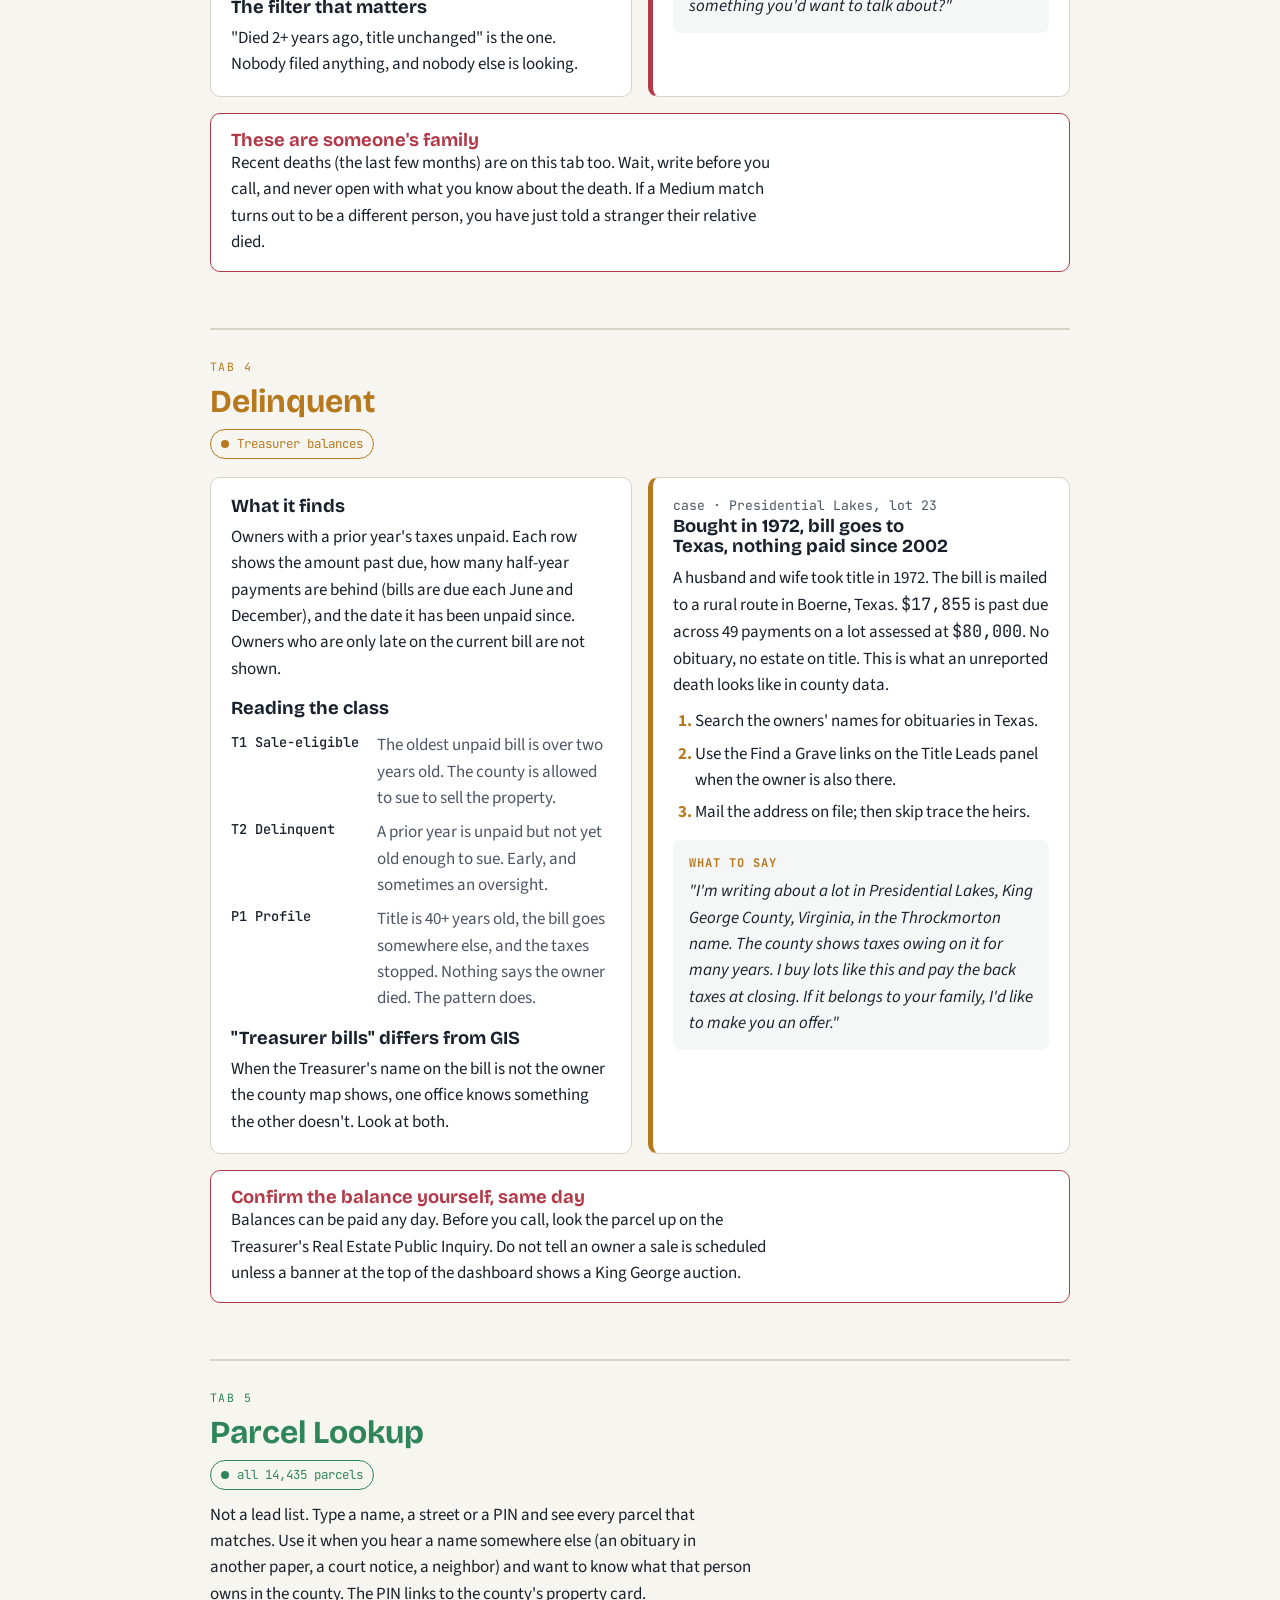
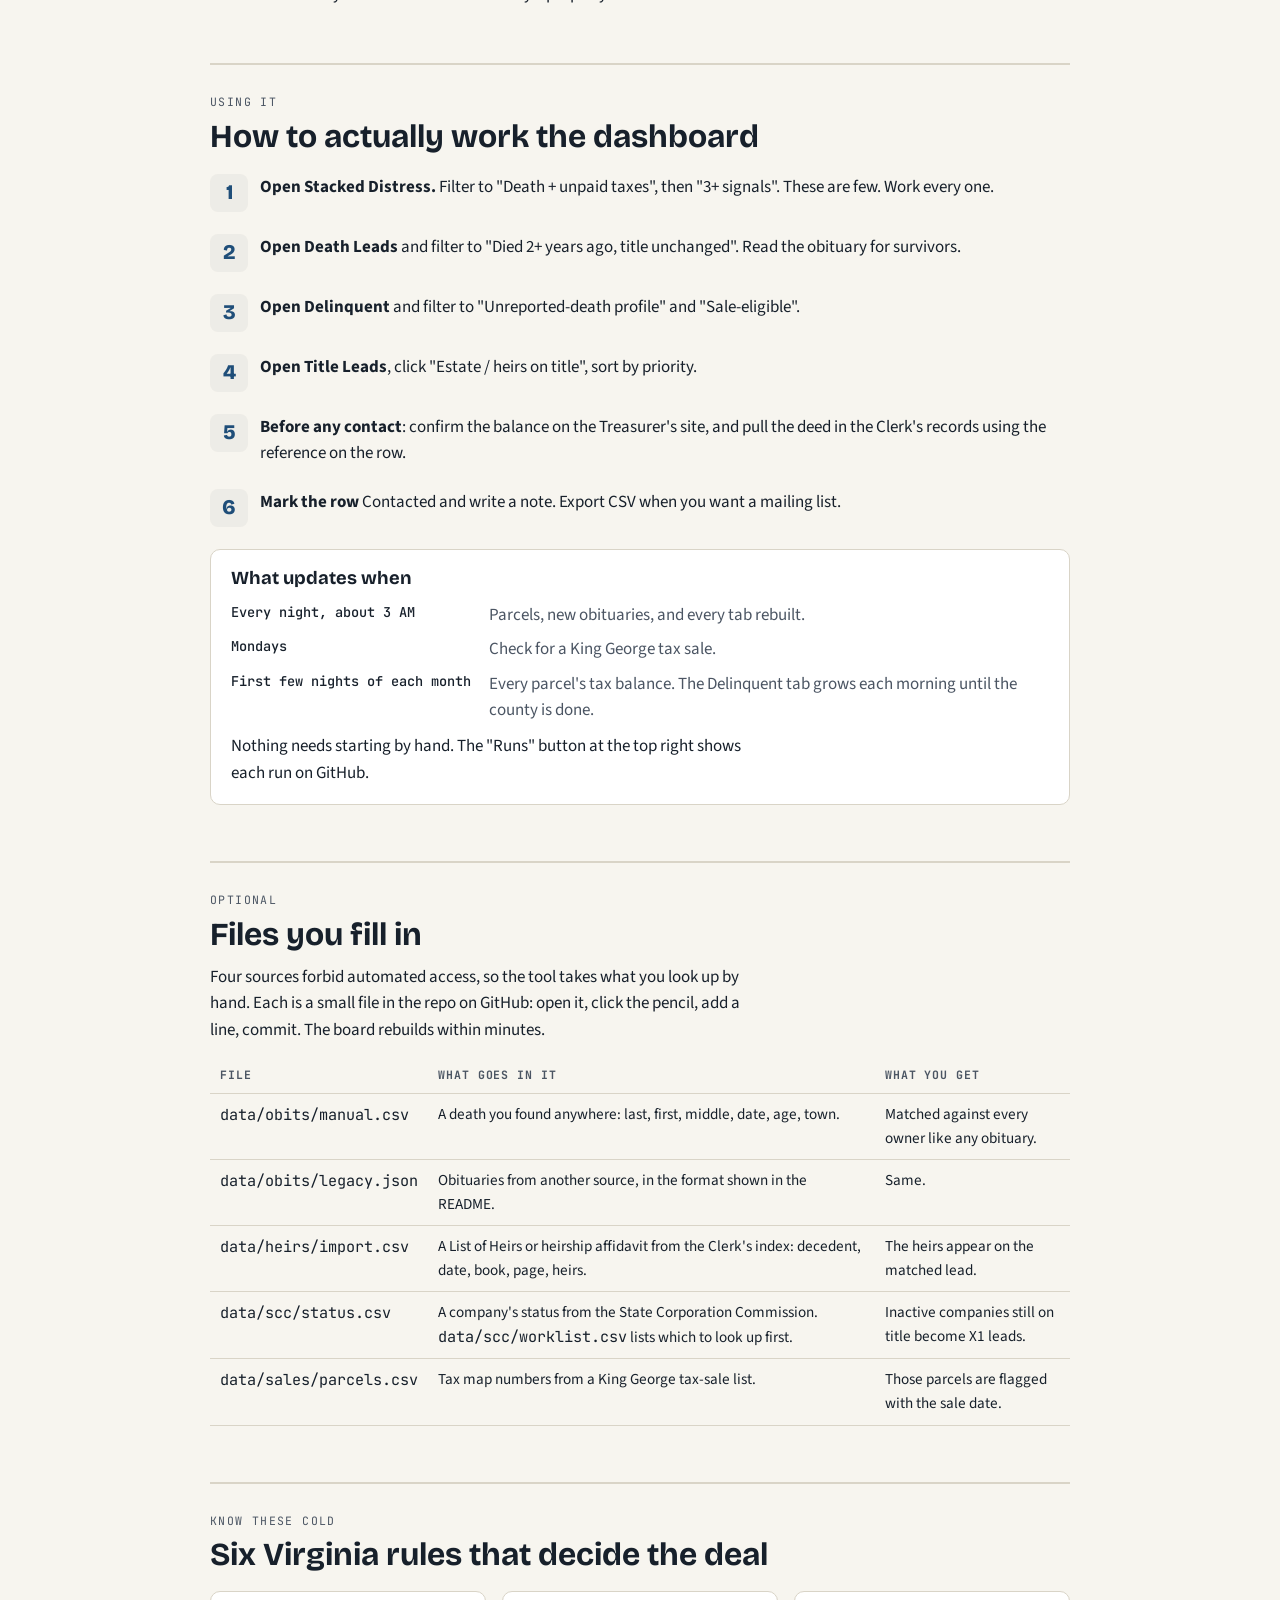
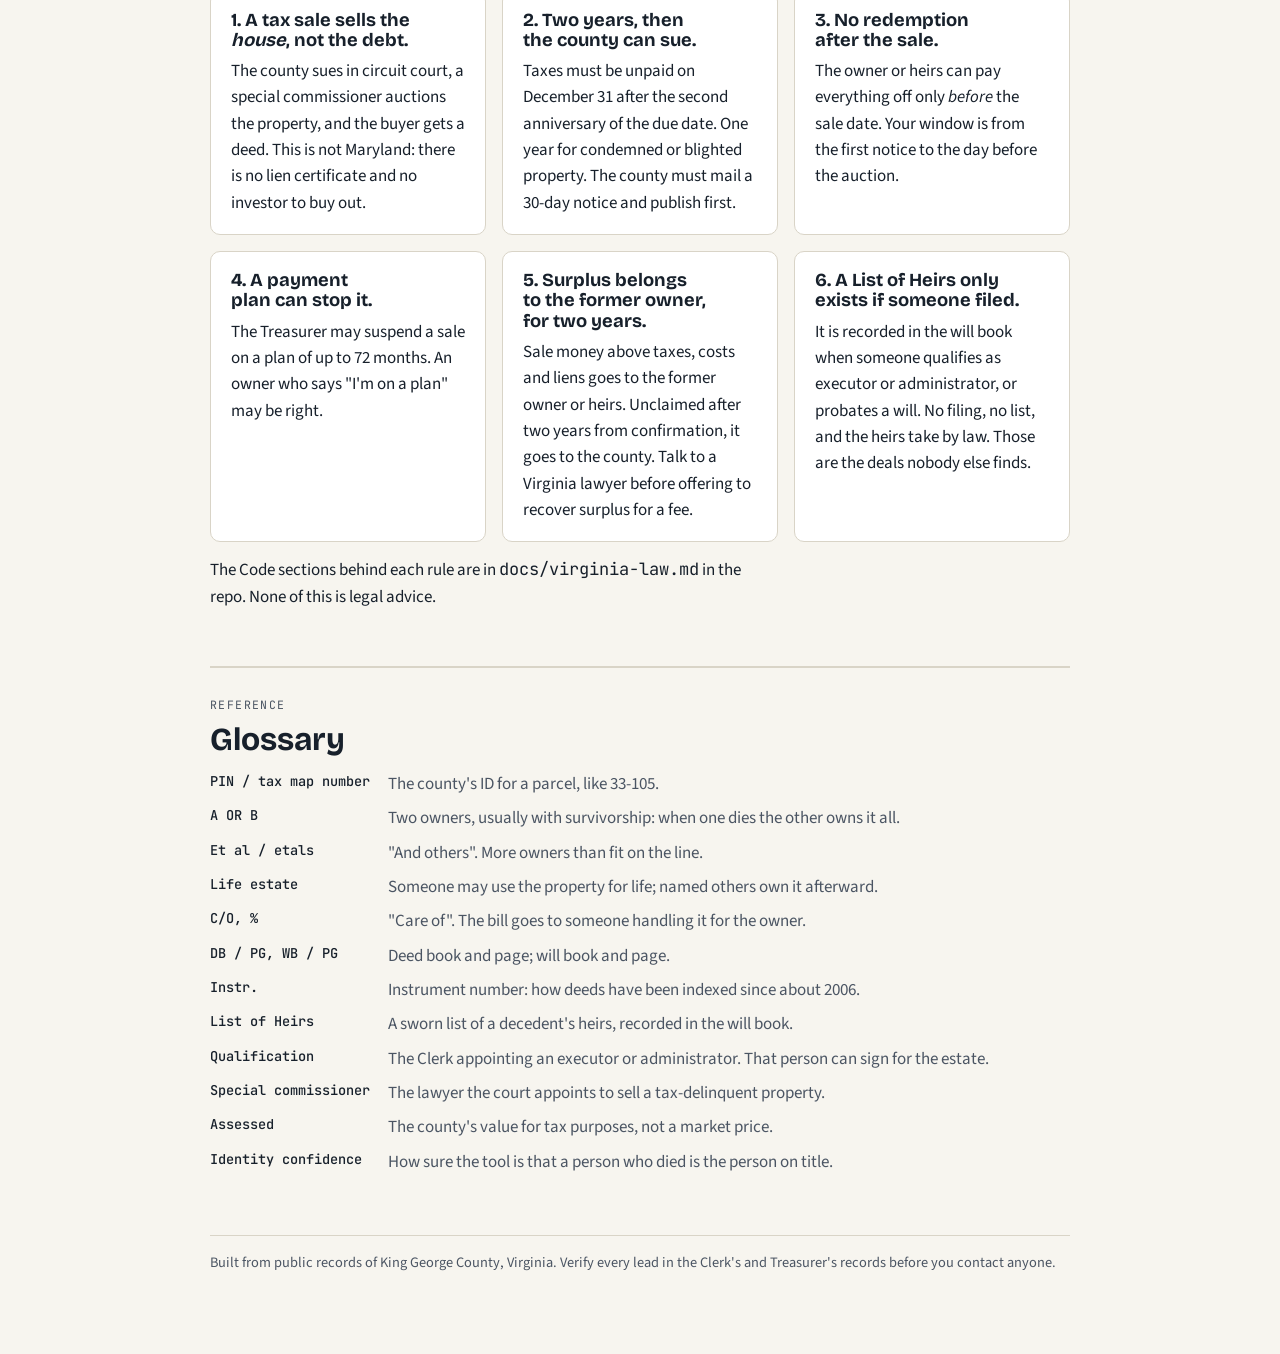
==== commit f90b3d25: "Guide: what covers which years of deaths Co-Authored-By: Claude Fable 5.1 <noreply@anthropic.com> Cl" ====
--- a/guide.html
+++ b/guide.html
@@ -114,6 +114,8 @@
       <ul>
         <li><b>The county's parcel record</b>: all 14,435 assessed parcels, with owner, mailing address, value, deed and will references, and the assessor's notes. Pulled every night.</li>
         <li><b>Obituaries</b> from Storke Funeral Home (King George's own), back to November 2018, checked every night.</li>
+        <li><b>Federal death records, 1988 to 2007</b>: the Social Security death file at the National Archives, for people whose address on file was a King George ZIP code. It gives a name and dates, no obituary and no family. These deaths are old, so before you call, check the Clerk's index for a later deed and make sure the owner is not a son or daughter with the same name. Not every death is in it.</li>
+        <li><b>2008 to 2017 is a gap.</b> No free source for those years allows automated reading. A death you find by hand (King George Journal archive, the Free Lance-Star, a cemetery record) goes in <code>data/obits/manual.csv</code> and is matched the same night.</li>
         <li><b>The Treasurer's tax inquiry</b>: what each parcel owes and since when. Every parcel is rechecked once a month, over the first few nights.</li>
         <li><b>The county's tax-sale attorneys</b> (Sands Anderson): checked every Monday for a King George auction.</li>
       </ul>
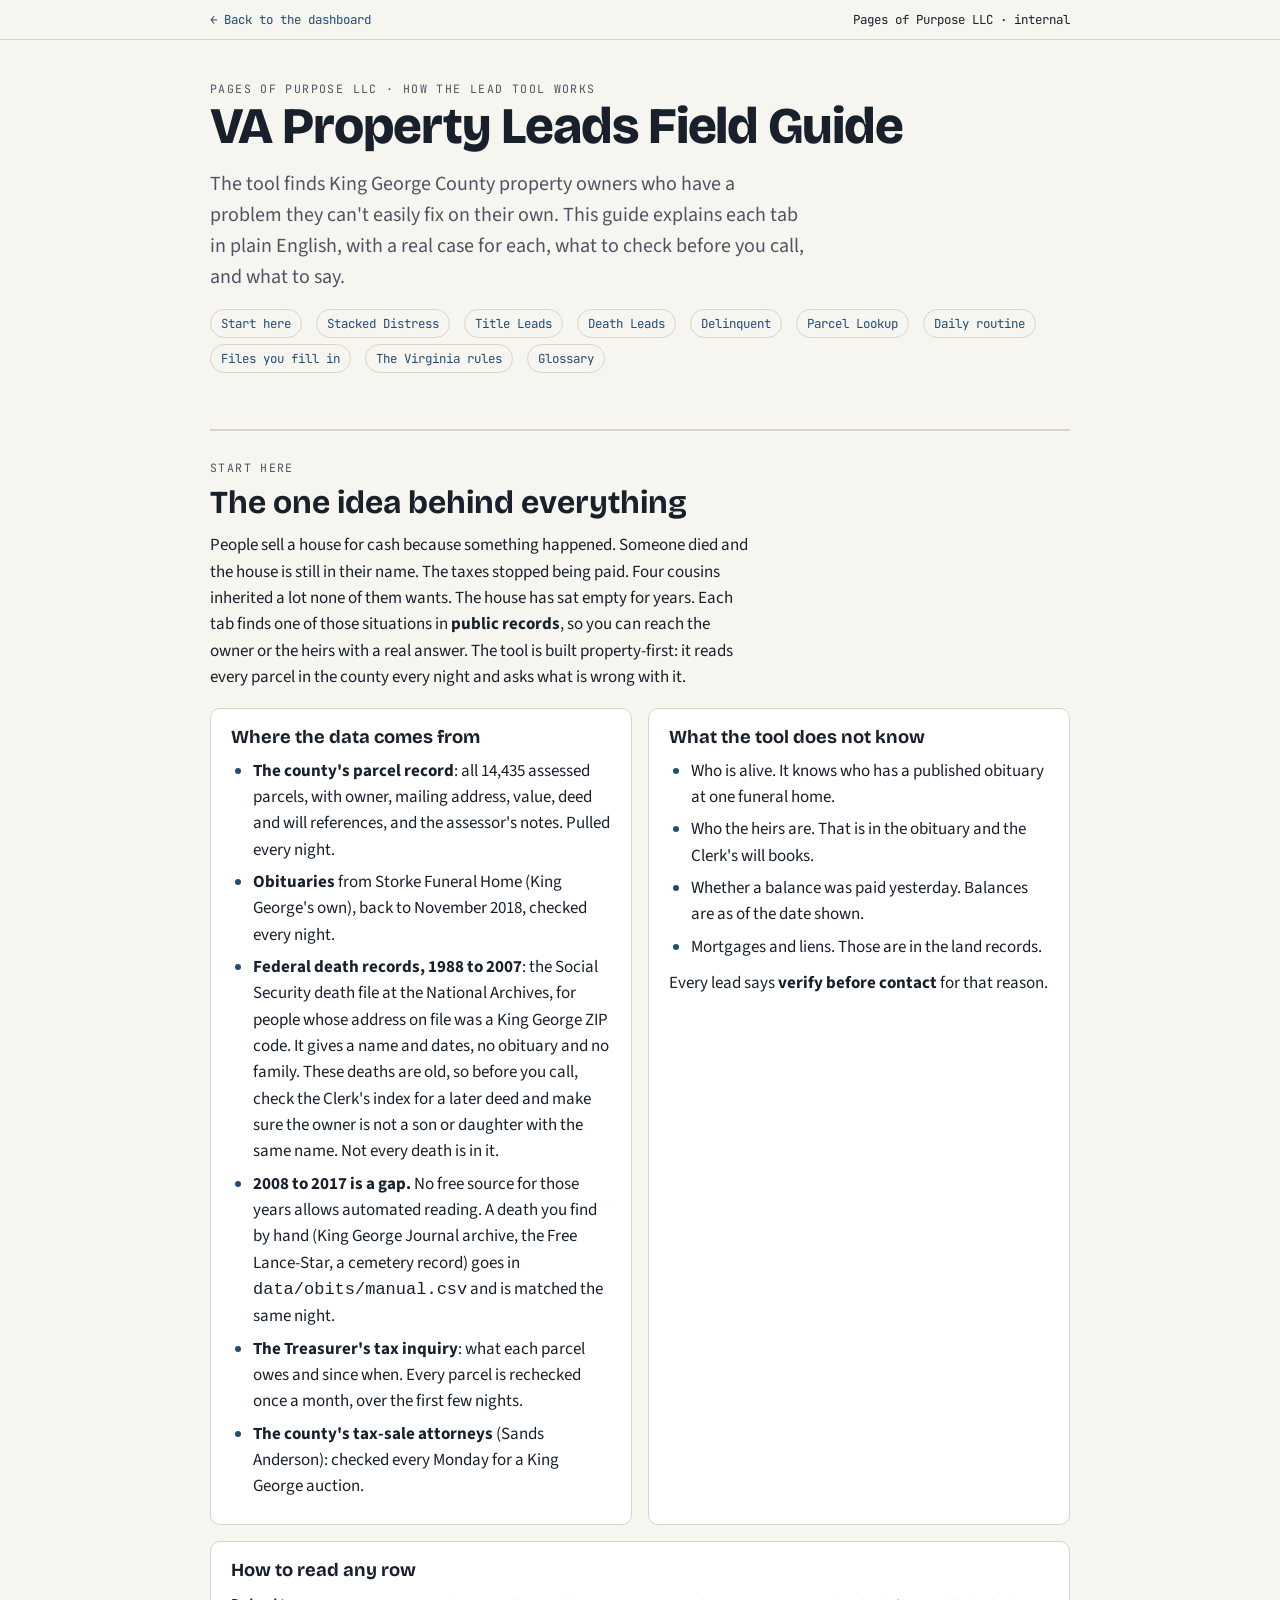
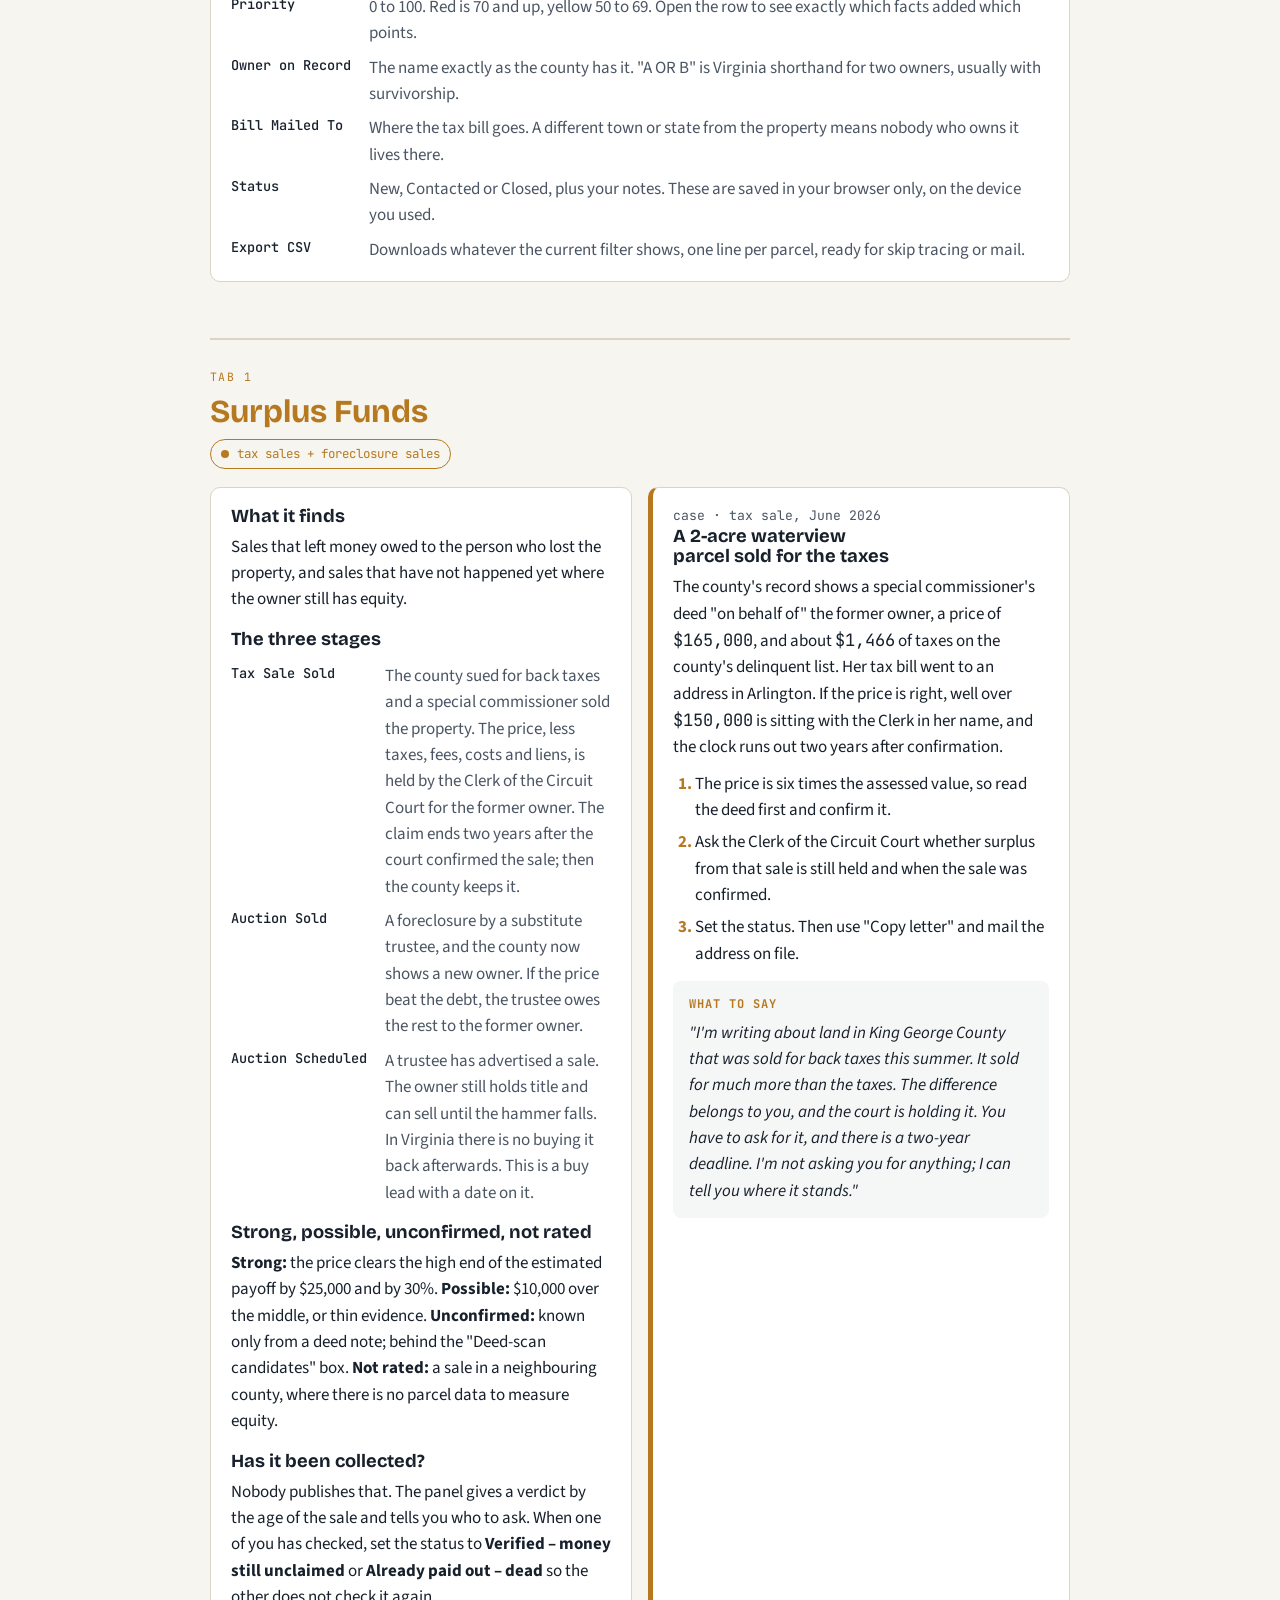
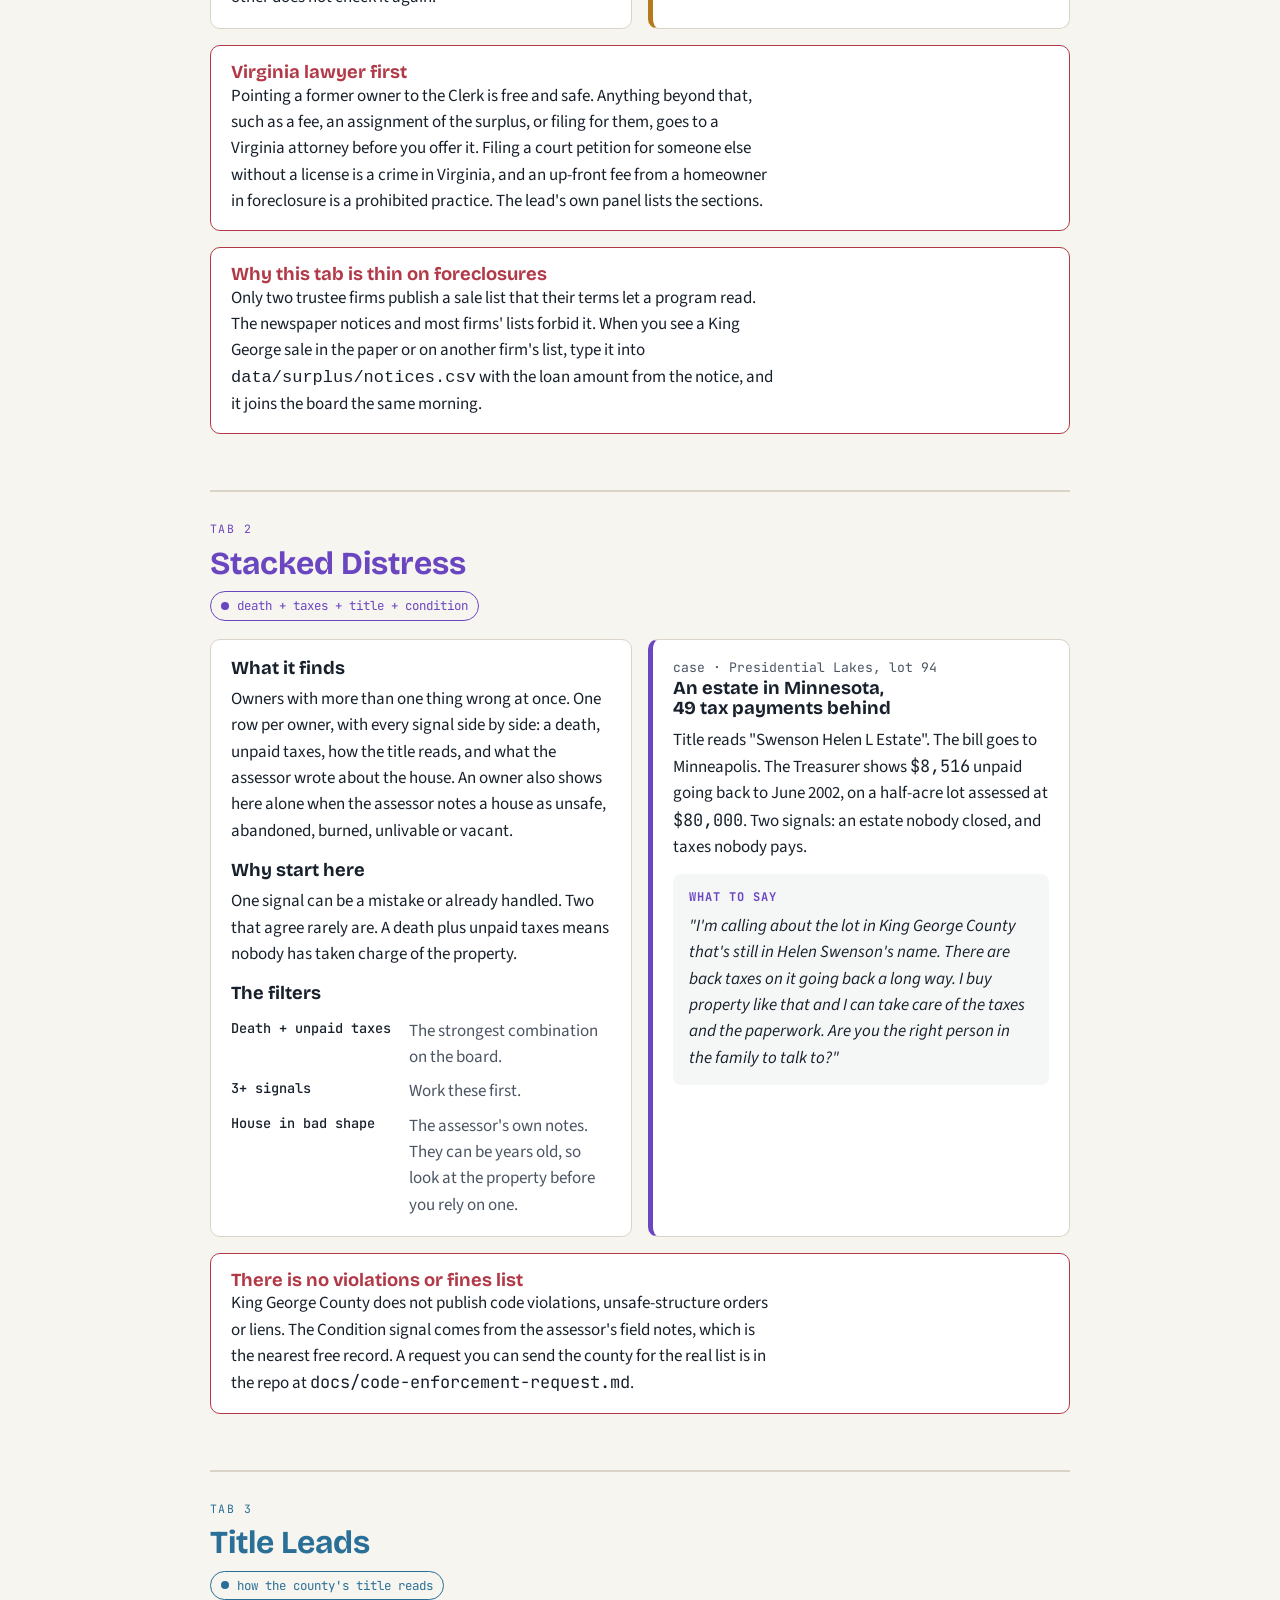
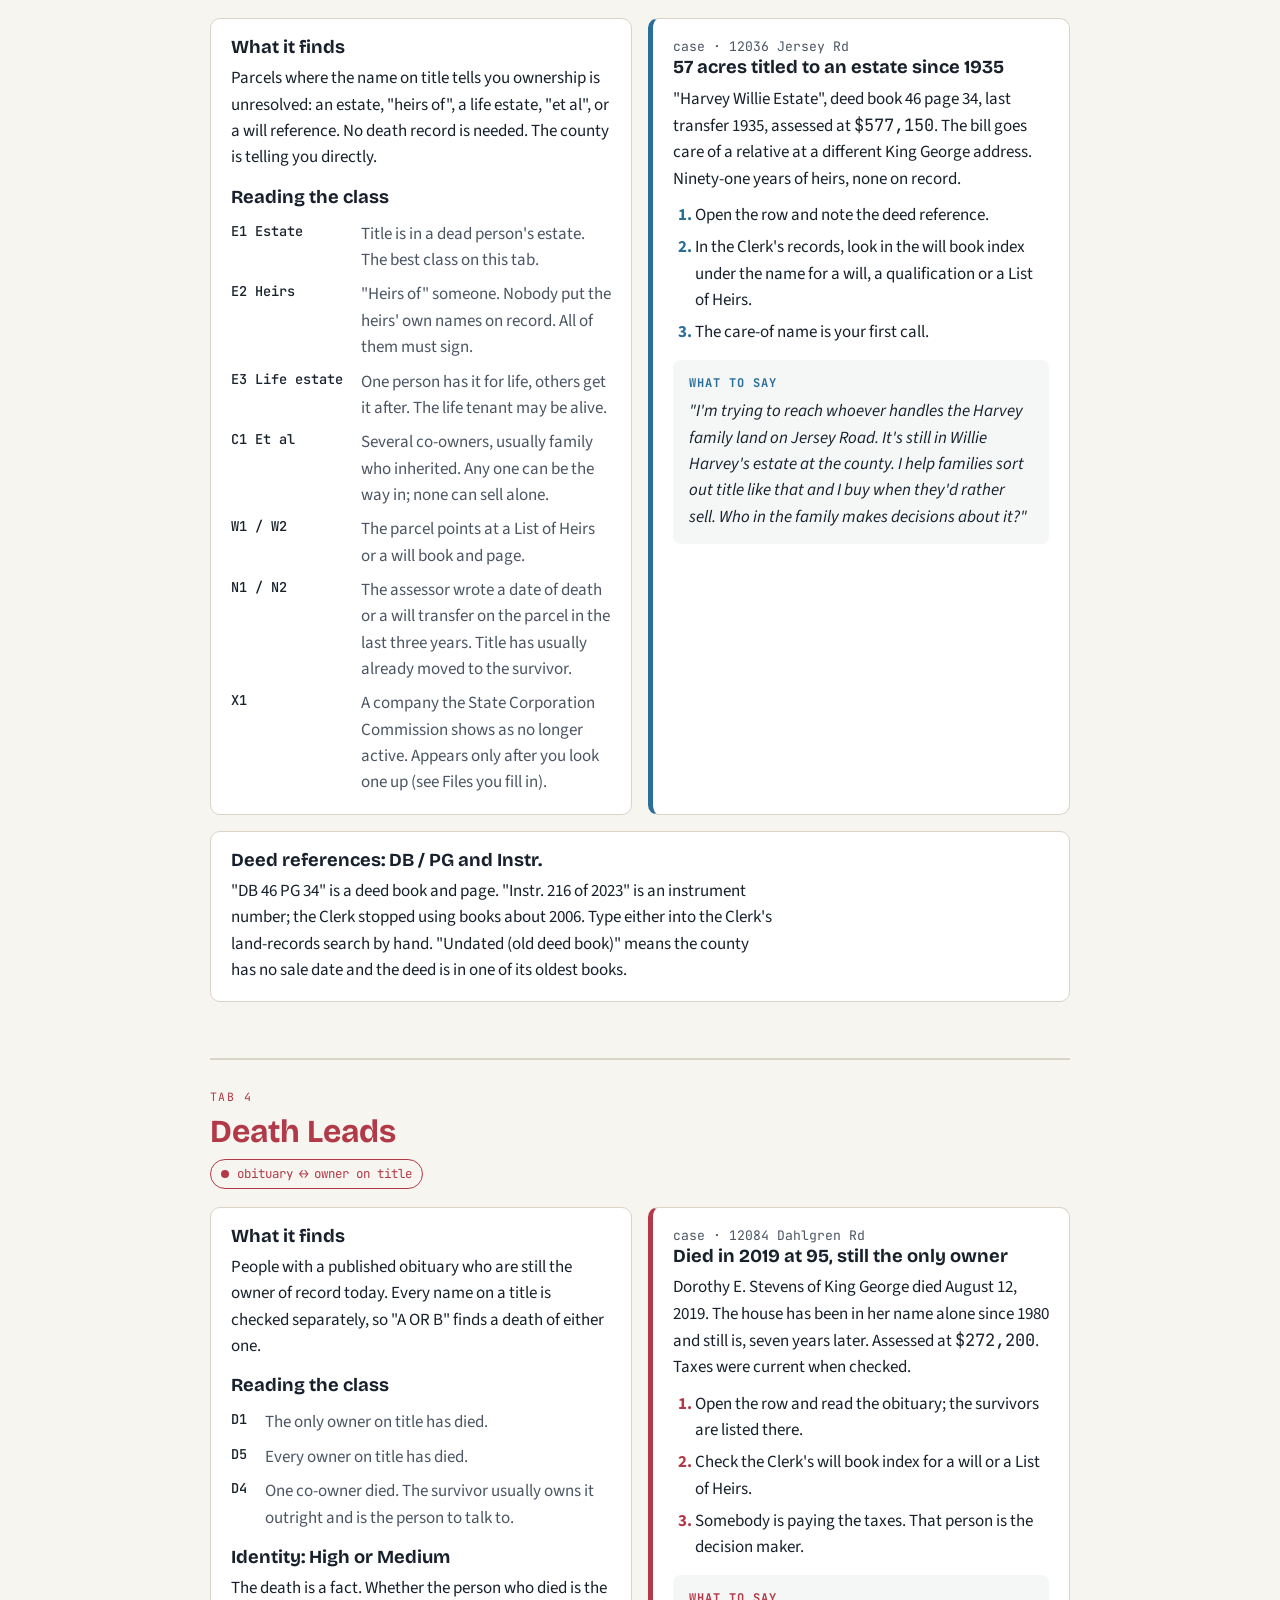
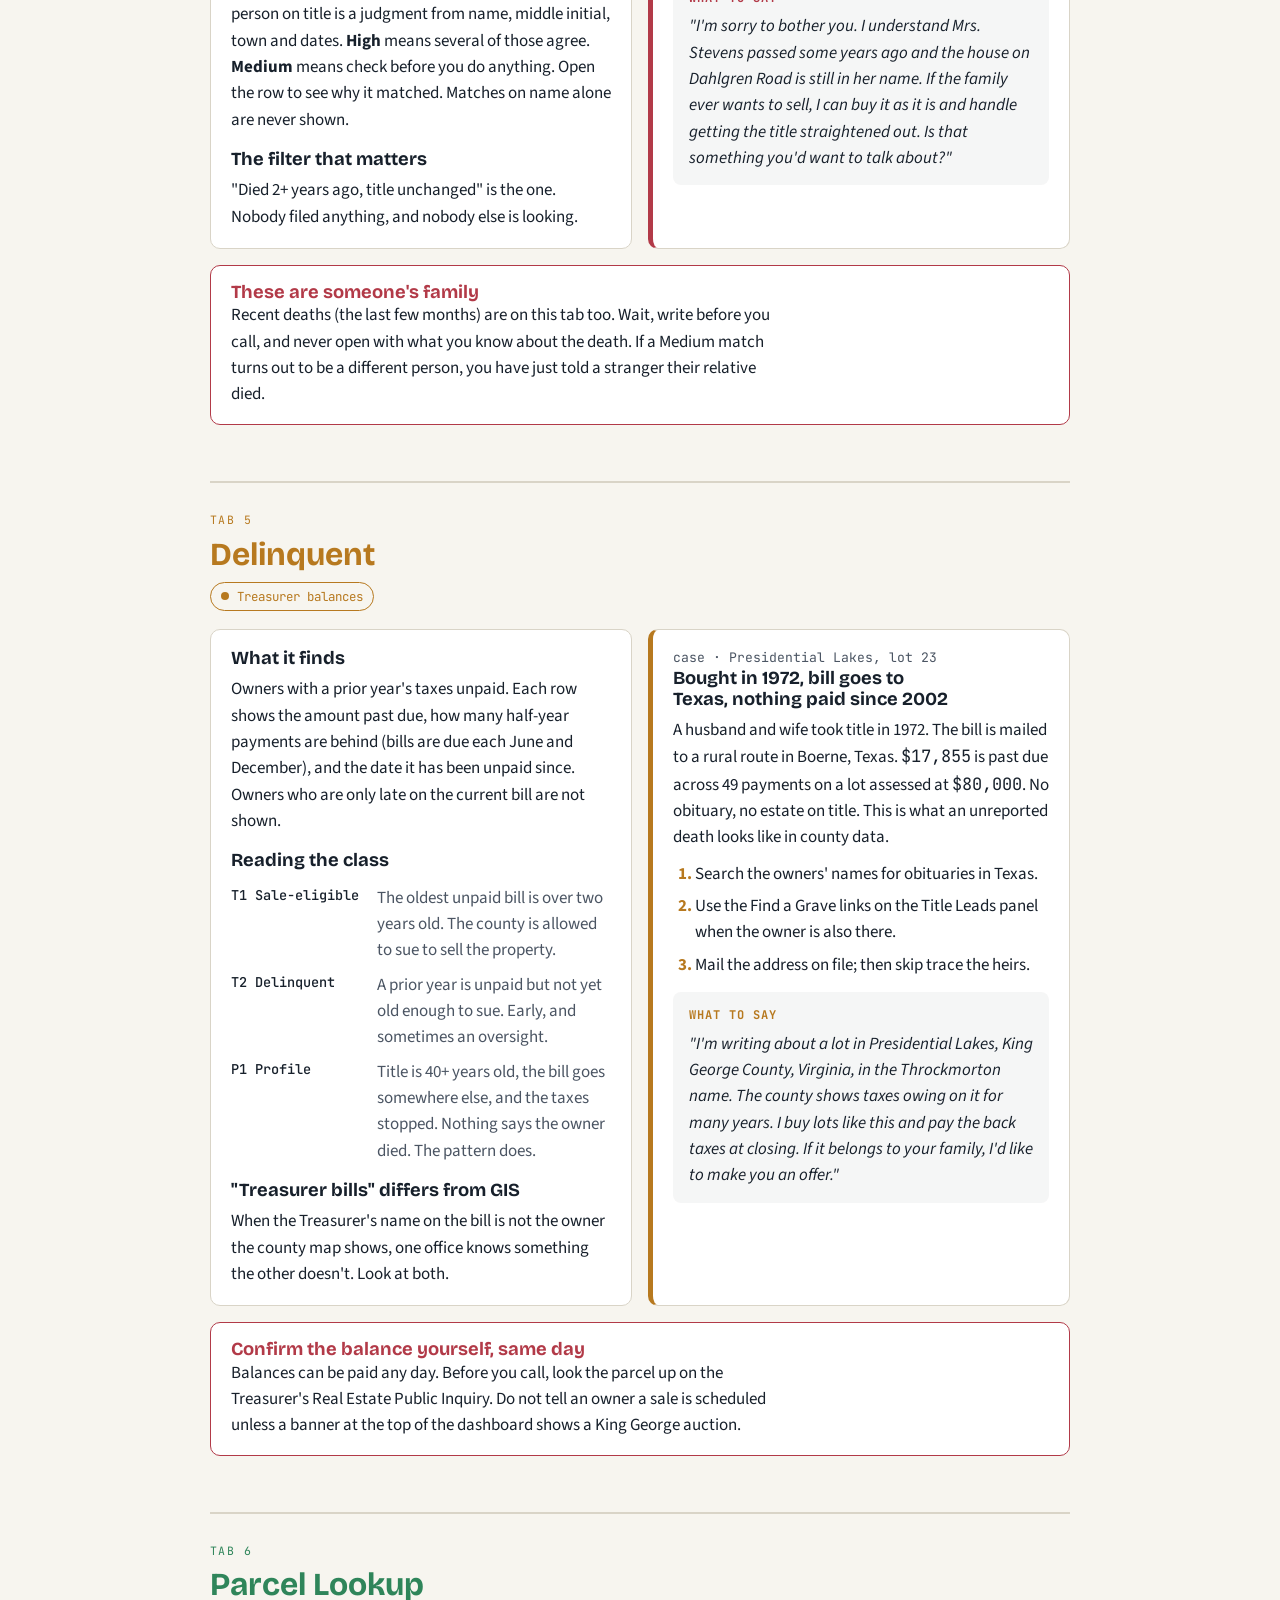
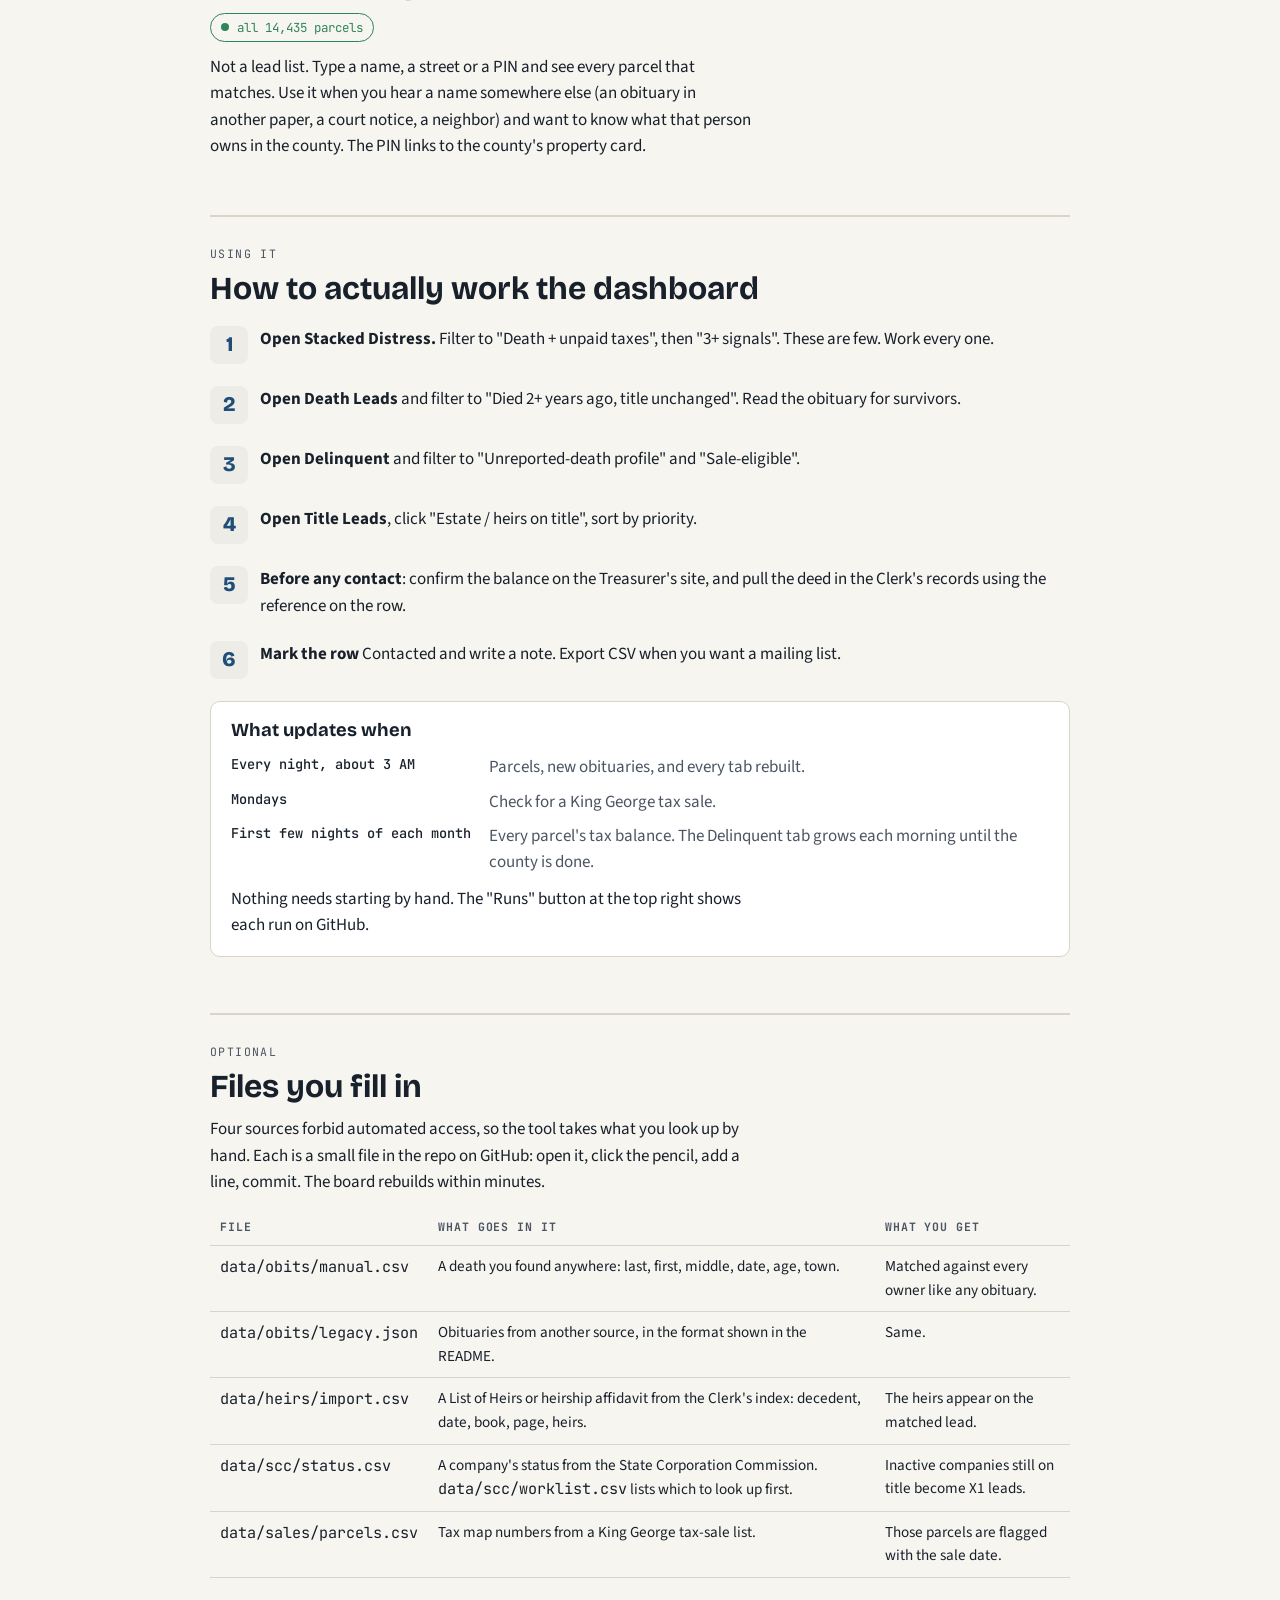
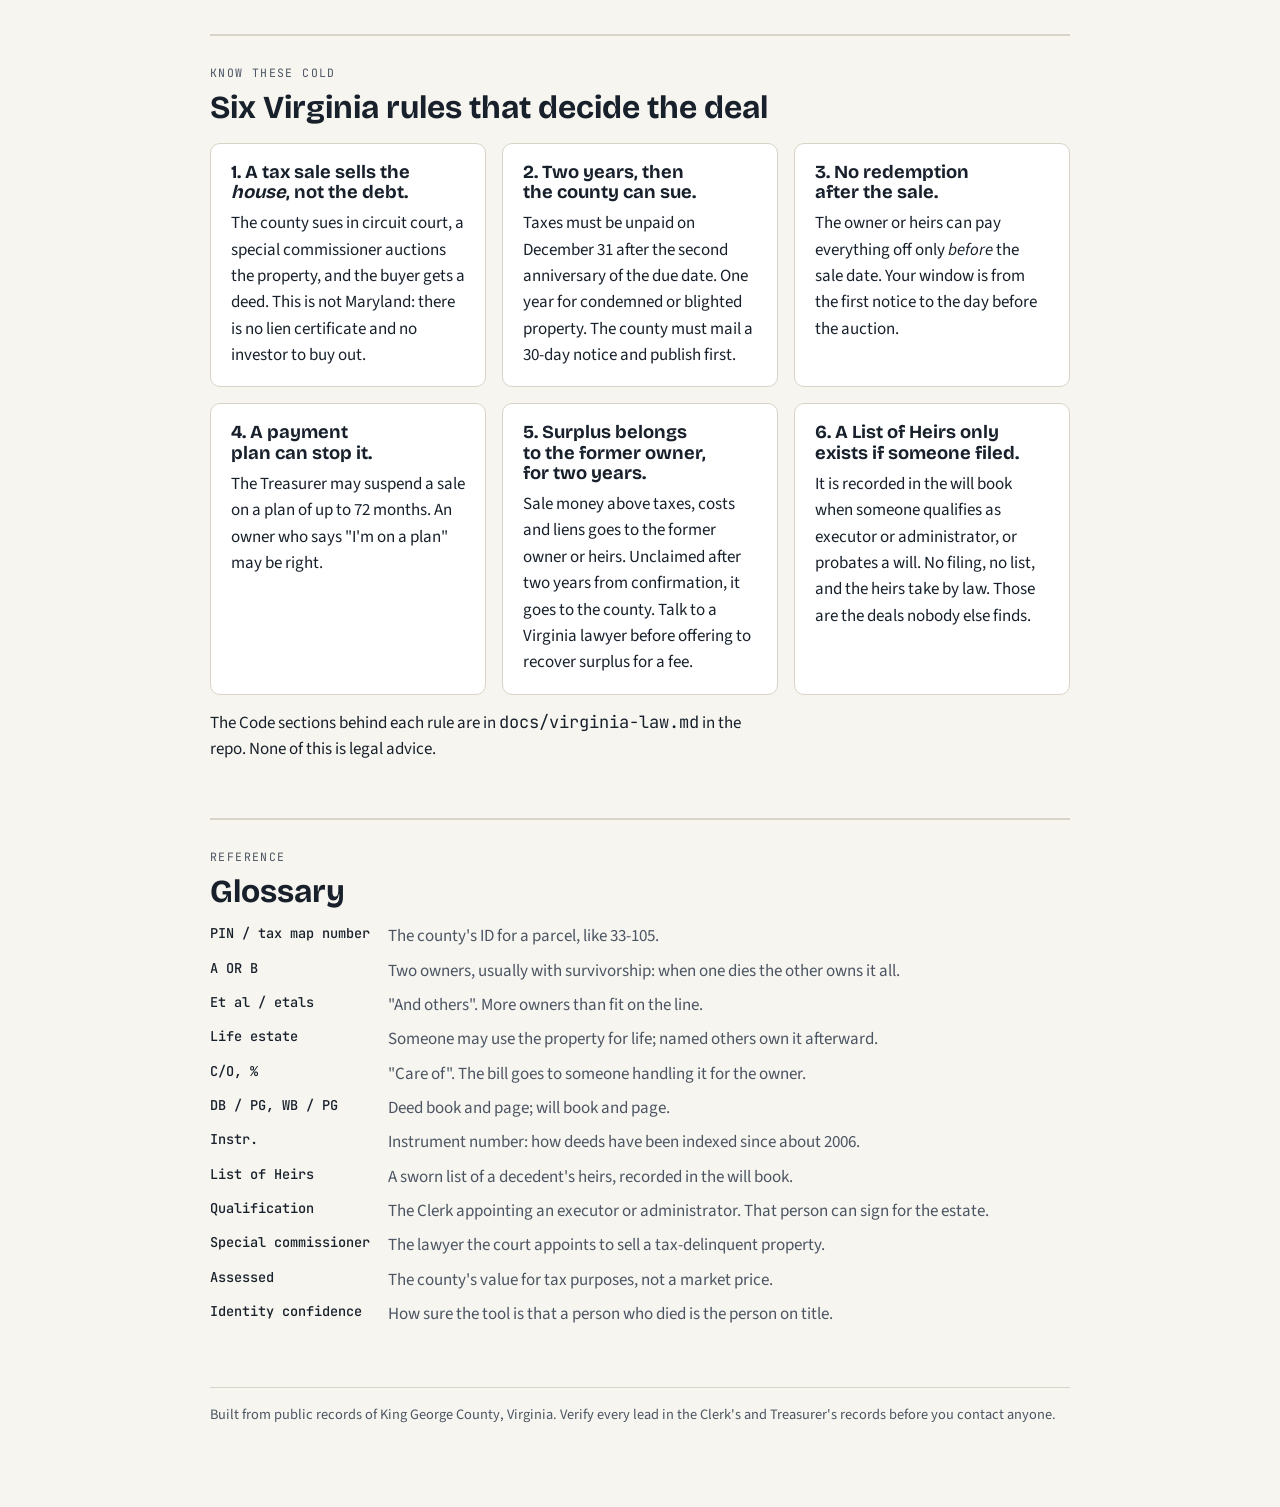
==== commit 295d9dca: "Surplus Funds tab: tax-sale and foreclosure-sale alerts, shared notes Ported from md-property-leads " ====
--- a/guide.html
+++ b/guide.html
@@ -142,8 +142,43 @@
   </div>
 </div>
 
+<div class="section chapter" id="surplus" style="--c: var(--surplus)">
+  <div class="eyebrow">Tab 1</div>
+  <h2>Surplus Funds</h2>
+  <span class="tab-pill">tax sales + foreclosure sales</span>
+  <div class="grid2">
+    <div class="box">
+      <h3>What it finds</h3>
+      <p>Sales that left money owed to the person who lost the property, and sales that have not happened yet where the owner still has equity.</p>
+      <h3 style="margin-top:16px">The three stages</h3>
+      <dl>
+        <dt>Tax Sale Sold</dt><dd>The county sued for back taxes and a special commissioner sold the property. The price, less taxes, fees, costs and liens, is held by the Clerk of the Circuit Court for the former owner. The claim ends two years after the court confirmed the sale; then the county keeps it.</dd>
+        <dt>Auction Sold</dt><dd>A foreclosure by a substitute trustee, and the county now shows a new owner. If the price beat the debt, the trustee owes the rest to the former owner.</dd>
+        <dt>Auction Scheduled</dt><dd>A trustee has advertised a sale. The owner still holds title and can sell until the hammer falls. In Virginia there is no buying it back afterwards. This is a buy lead with a date on it.</dd>
+      </dl>
+      <h3 style="margin-top:16px">Strong, possible, unconfirmed, not rated</h3>
+      <p><b>Strong:</b> the price clears the high end of the estimated payoff by $25,000 and by 30%. <b>Possible:</b> $10,000 over the middle, or thin evidence. <b>Unconfirmed:</b> known only from a deed note; behind the "Deed-scan candidates" box. <b>Not rated:</b> a sale in a neighbouring county, where there is no parcel data to measure equity.</p>
+      <h3 style="margin-top:16px">Has it been collected?</h3>
+      <p>Nobody publishes that. The panel gives a verdict by the age of the sale and tells you who to ask. When one of you has checked, set the status to <b>Verified – money still unclaimed</b> or <b>Already paid out – dead</b> so the other does not check it again.</p>
+    </div>
+    <div class="box case">
+      <div class="who">case · tax sale, June 2026</div>
+      <h3>A 2-acre waterview parcel sold for the taxes</h3>
+      <p>The county's record shows a special commissioner's deed "on behalf of" the former owner, a price of <span class="money">$165,000</span>, and about <span class="money">$1,466</span> of taxes on the county's delinquent list. Her tax bill went to an address in Arlington. If the price is right, well over <span class="money">$150,000</span> is sitting with the Clerk in her name, and the clock runs out two years after confirmation.</p>
+      <ol>
+        <li>The price is six times the assessed value, so read the deed first and confirm it.</li>
+        <li>Ask the Clerk of the Circuit Court whether surplus from that sale is still held and when the sale was confirmed.</li>
+        <li>Set the status. Then use "Copy letter" and mail the address on file.</li>
+      </ol>
+      <div class="say"><b>What to say</b>"I'm writing about land in King George County that was sold for back taxes this summer. It sold for much more than the taxes. The difference belongs to you, and the court is holding it. You have to ask for it, and there is a two-year deadline. I'm not asking you for anything; I can tell you where it stands."</div>
+    </div>
+  </div>
+  <div class="warn" style="margin-top:16px"><h3>Virginia lawyer first</h3><p>Pointing a former owner to the Clerk is free and safe. Anything beyond that, such as a fee, an assignment of the surplus, or filing for them, goes to a Virginia attorney before you offer it. Filing a court petition for someone else without a license is a crime in Virginia, and an up-front fee from a homeowner in foreclosure is a prohibited practice. The lead's own panel lists the sections.</p></div>
+  <div class="warn" style="margin-top:16px"><h3>Why this tab is thin on foreclosures</h3><p>Only two trustee firms publish a sale list that their terms let a program read. The newspaper notices and most firms' lists forbid it. When you see a King George sale in the paper or on another firm's list, type it into <code>data/surplus/notices.csv</code> with the loan amount from the notice, and it joins the board the same morning.</p></div>
+</div>
+
 <div class="section chapter" id="stack" style="--c: var(--stranded)">
-  <div class="eyebrow">Tab 1</div>
+  <div class="eyebrow">Tab 2</div>
   <h2>Stacked Distress</h2>
   <span class="tab-pill">death + taxes + title + condition</span>
   <div class="grid2">
@@ -170,7 +205,7 @@
 </div>
 
 <div class="section chapter" id="title" style="--c: var(--title)">
-  <div class="eyebrow">Tab 2</div>
+  <div class="eyebrow">Tab 3</div>
   <h2>Title Leads</h2>
   <span class="tab-pill">how the county's title reads</span>
   <div class="grid2">
@@ -204,7 +239,7 @@
 </div>
 
 <div class="section chapter" id="death" style="--c: var(--death)">
-  <div class="eyebrow">Tab 3</div>
+  <div class="eyebrow">Tab 4</div>
   <h2>Death Leads</h2>
   <span class="tab-pill">obituary ↔ owner on title</span>
   <div class="grid2">
@@ -238,7 +273,7 @@
 </div>
 
 <div class="section chapter" id="delinq" style="--c: var(--surplus)">
-  <div class="eyebrow">Tab 4</div>
+  <div class="eyebrow">Tab 5</div>
   <h2>Delinquent</h2>
   <span class="tab-pill">Treasurer balances</span>
   <div class="grid2">
@@ -270,7 +305,7 @@
 </div>
 
 <div class="section chapter" id="lookup" style="--c: var(--buy)">
-  <div class="eyebrow">Tab 5</div>
+  <div class="eyebrow">Tab 6</div>
   <h2>Parcel Lookup</h2>
   <span class="tab-pill">all 14,435 parcels</span>
   <p style="margin-top:12px">Not a lead list. Type a name, a street or a PIN and see every parcel that matches. Use it when you hear a name somewhere else (an obituary in another paper, a court notice, a neighbor) and want to know what that person owns in the county. The PIN links to the county's property card.</p>
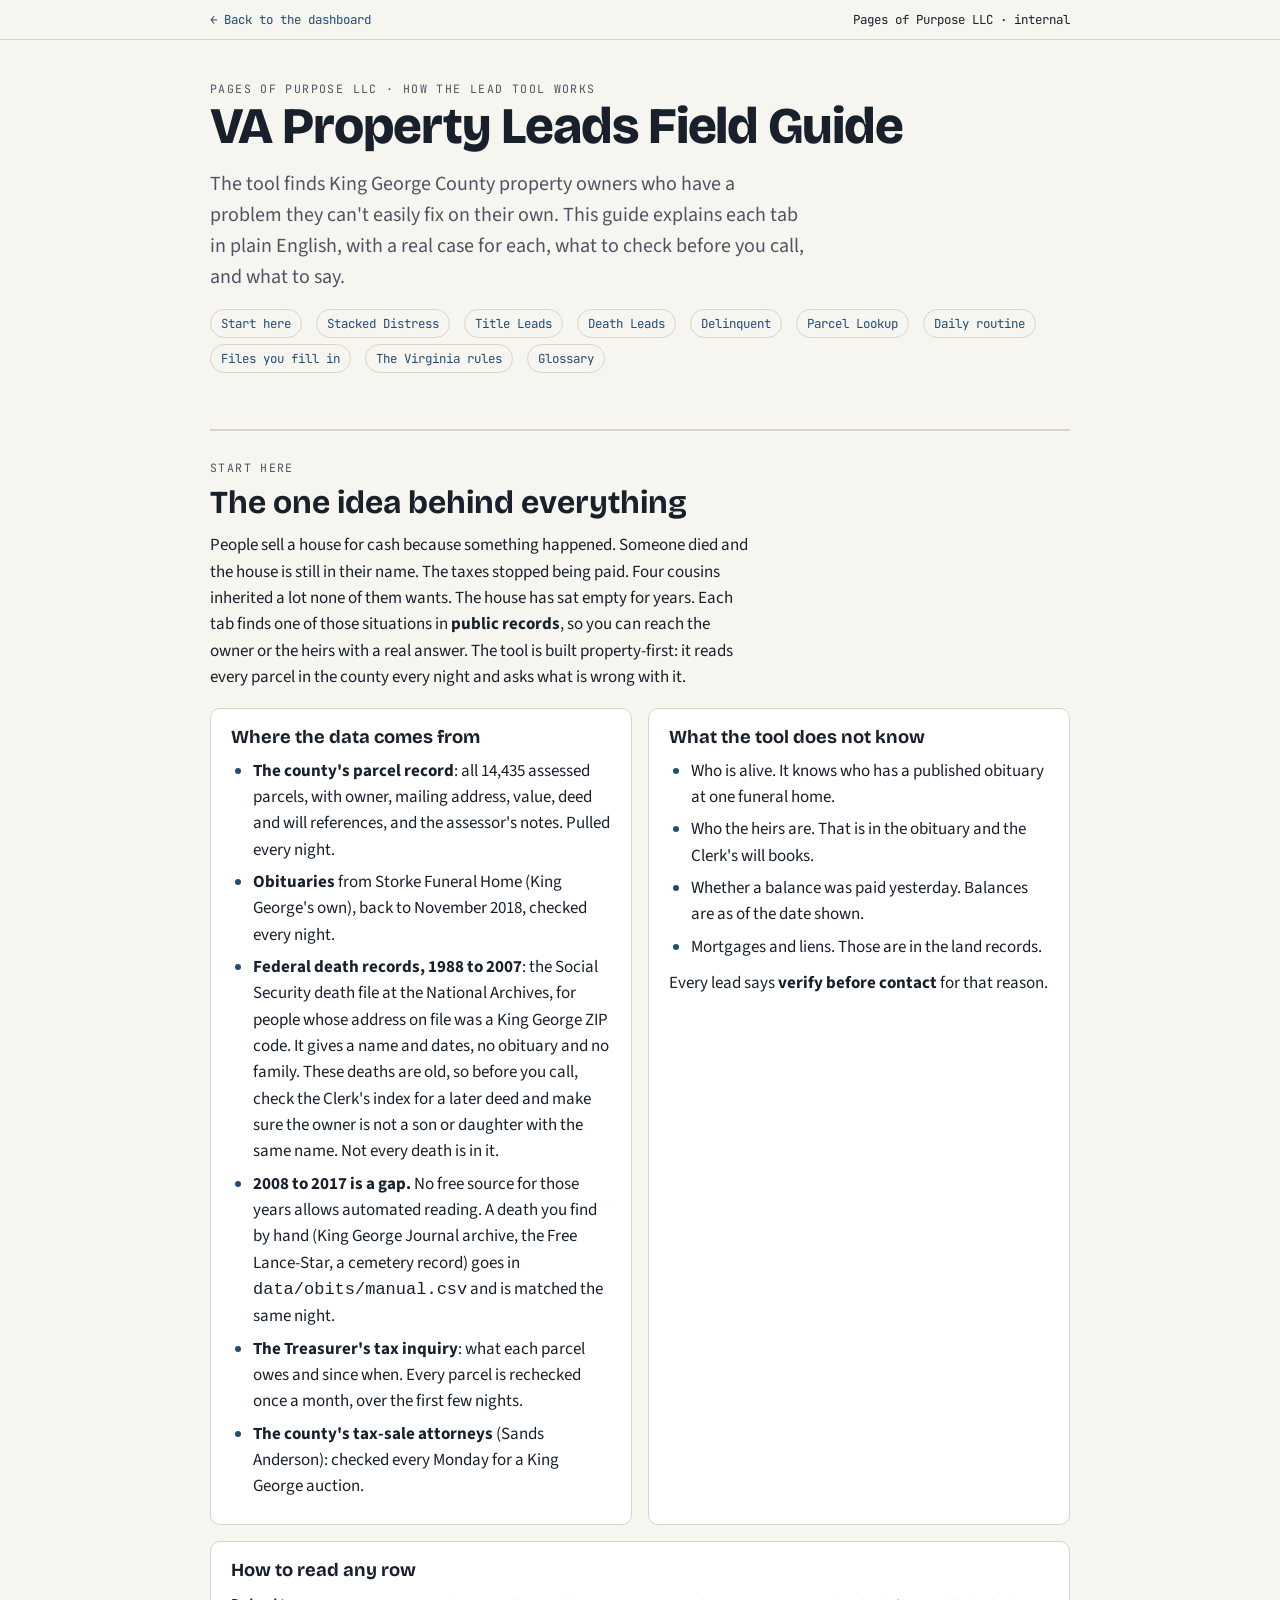
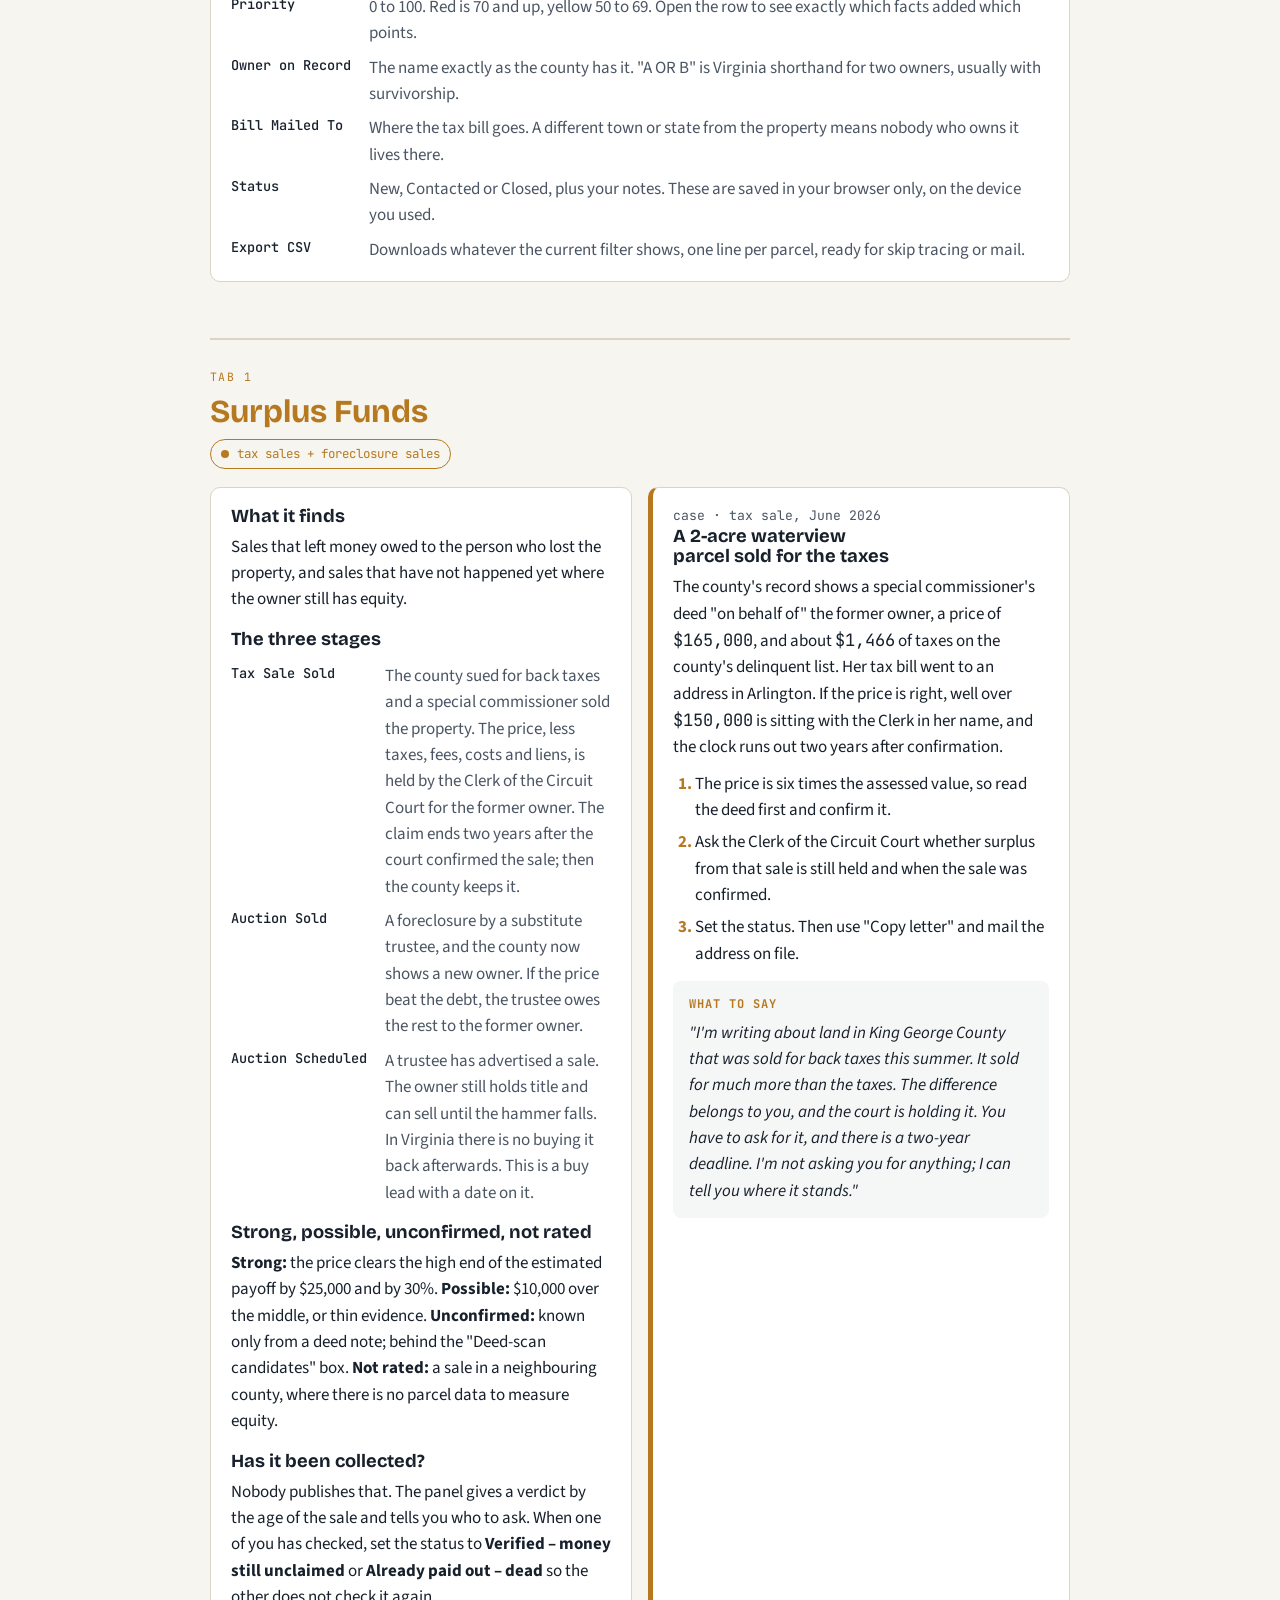
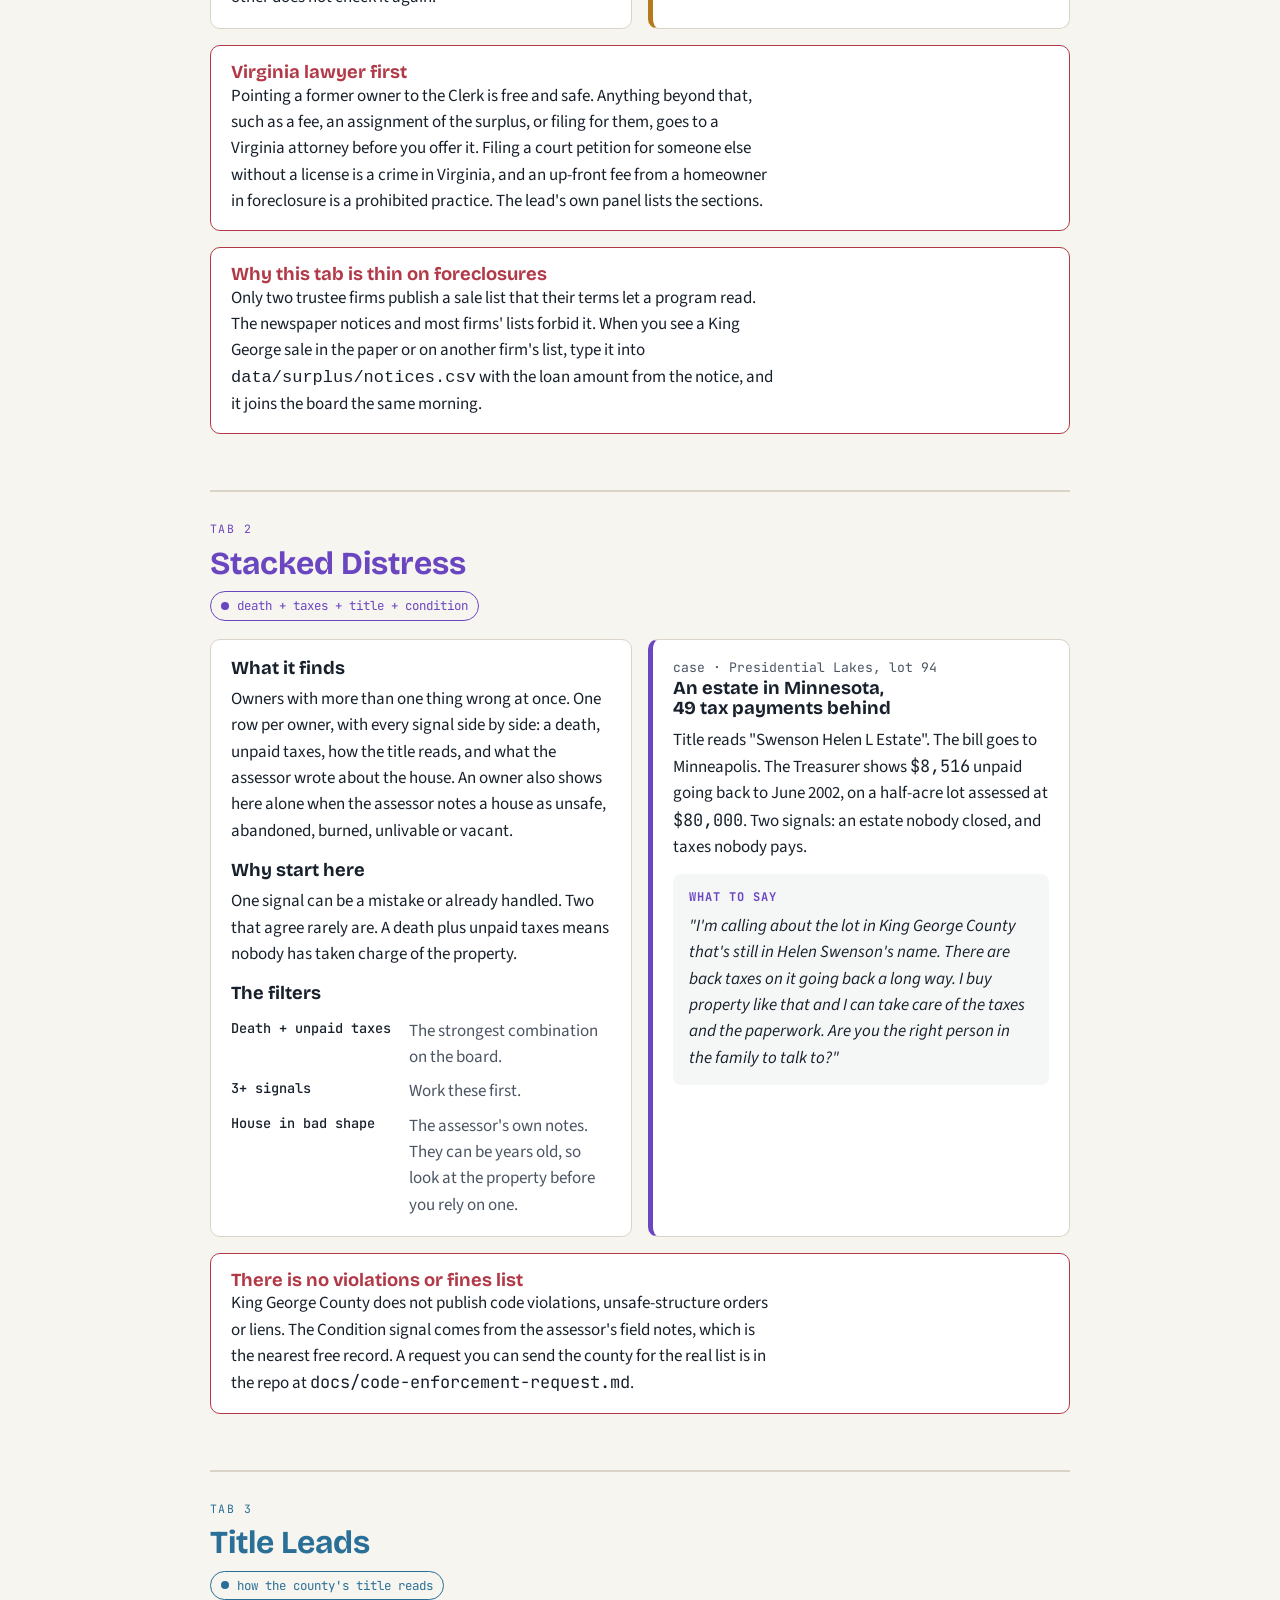
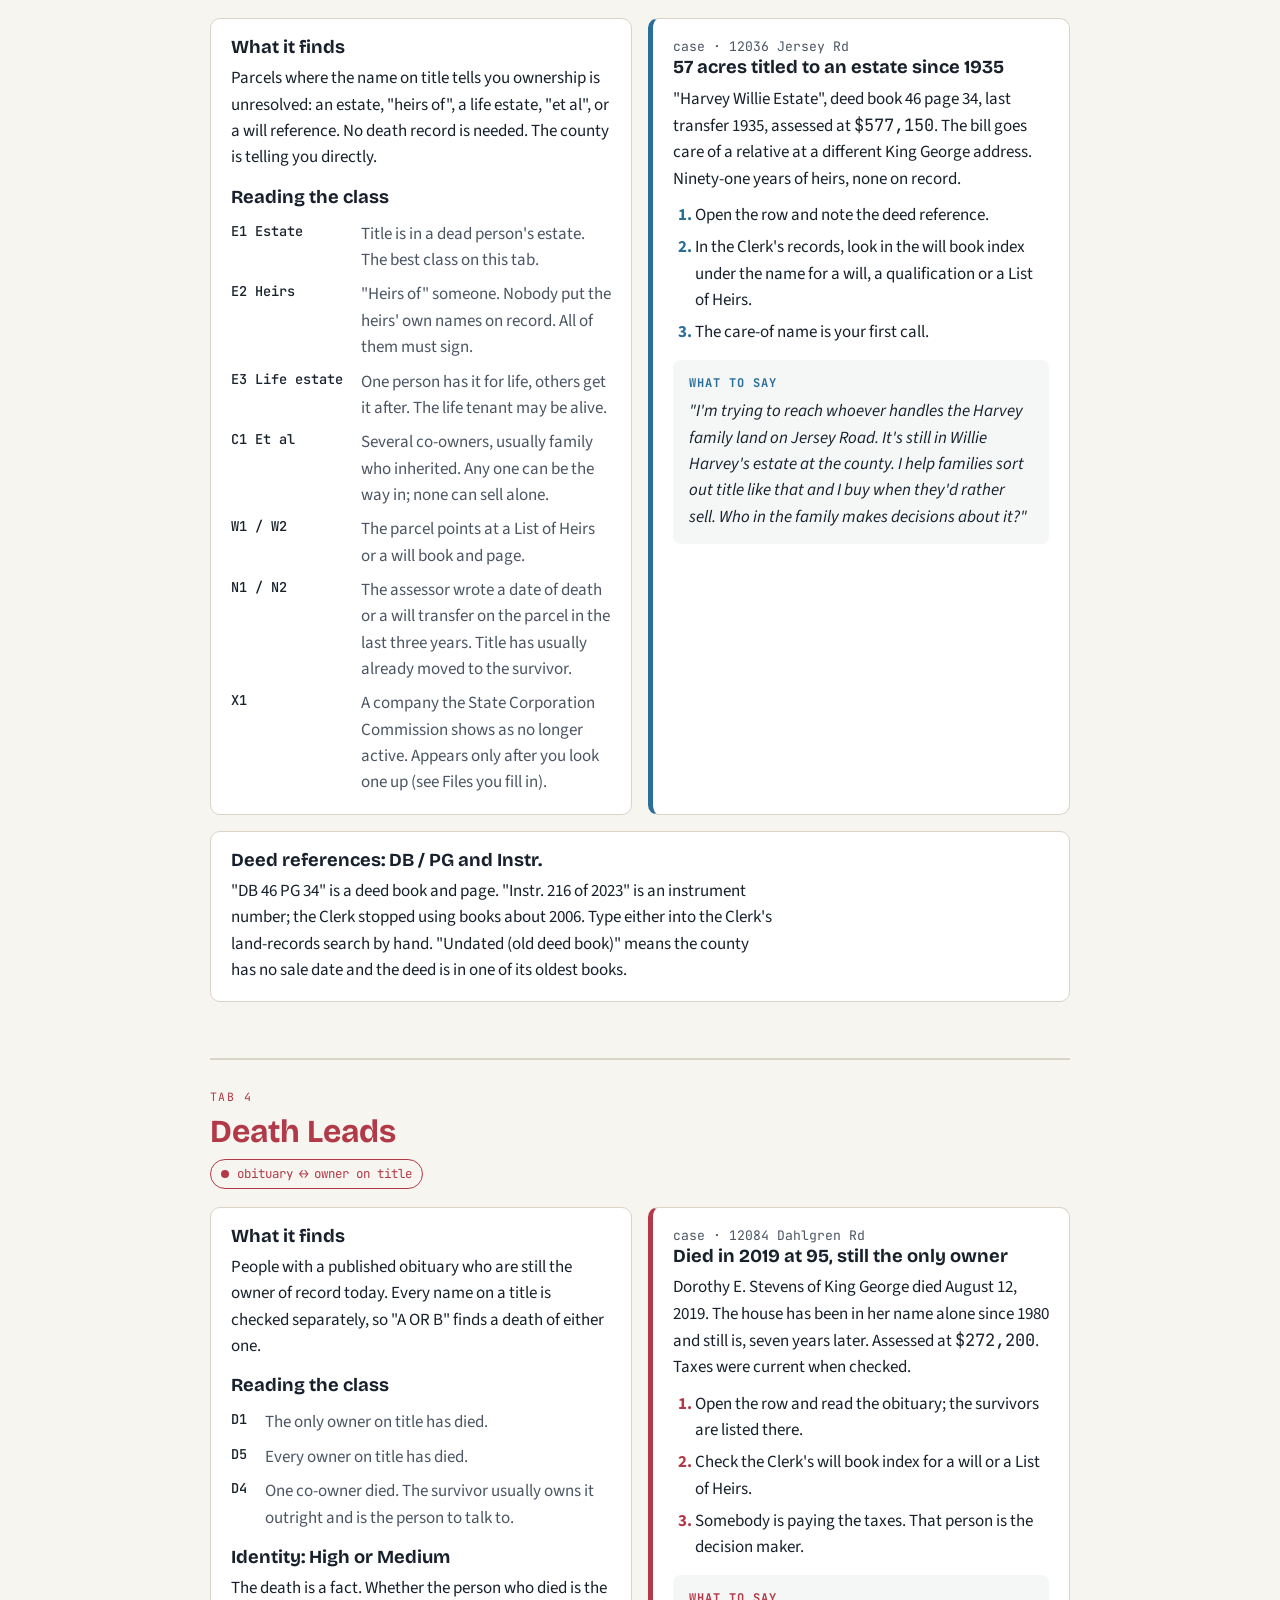
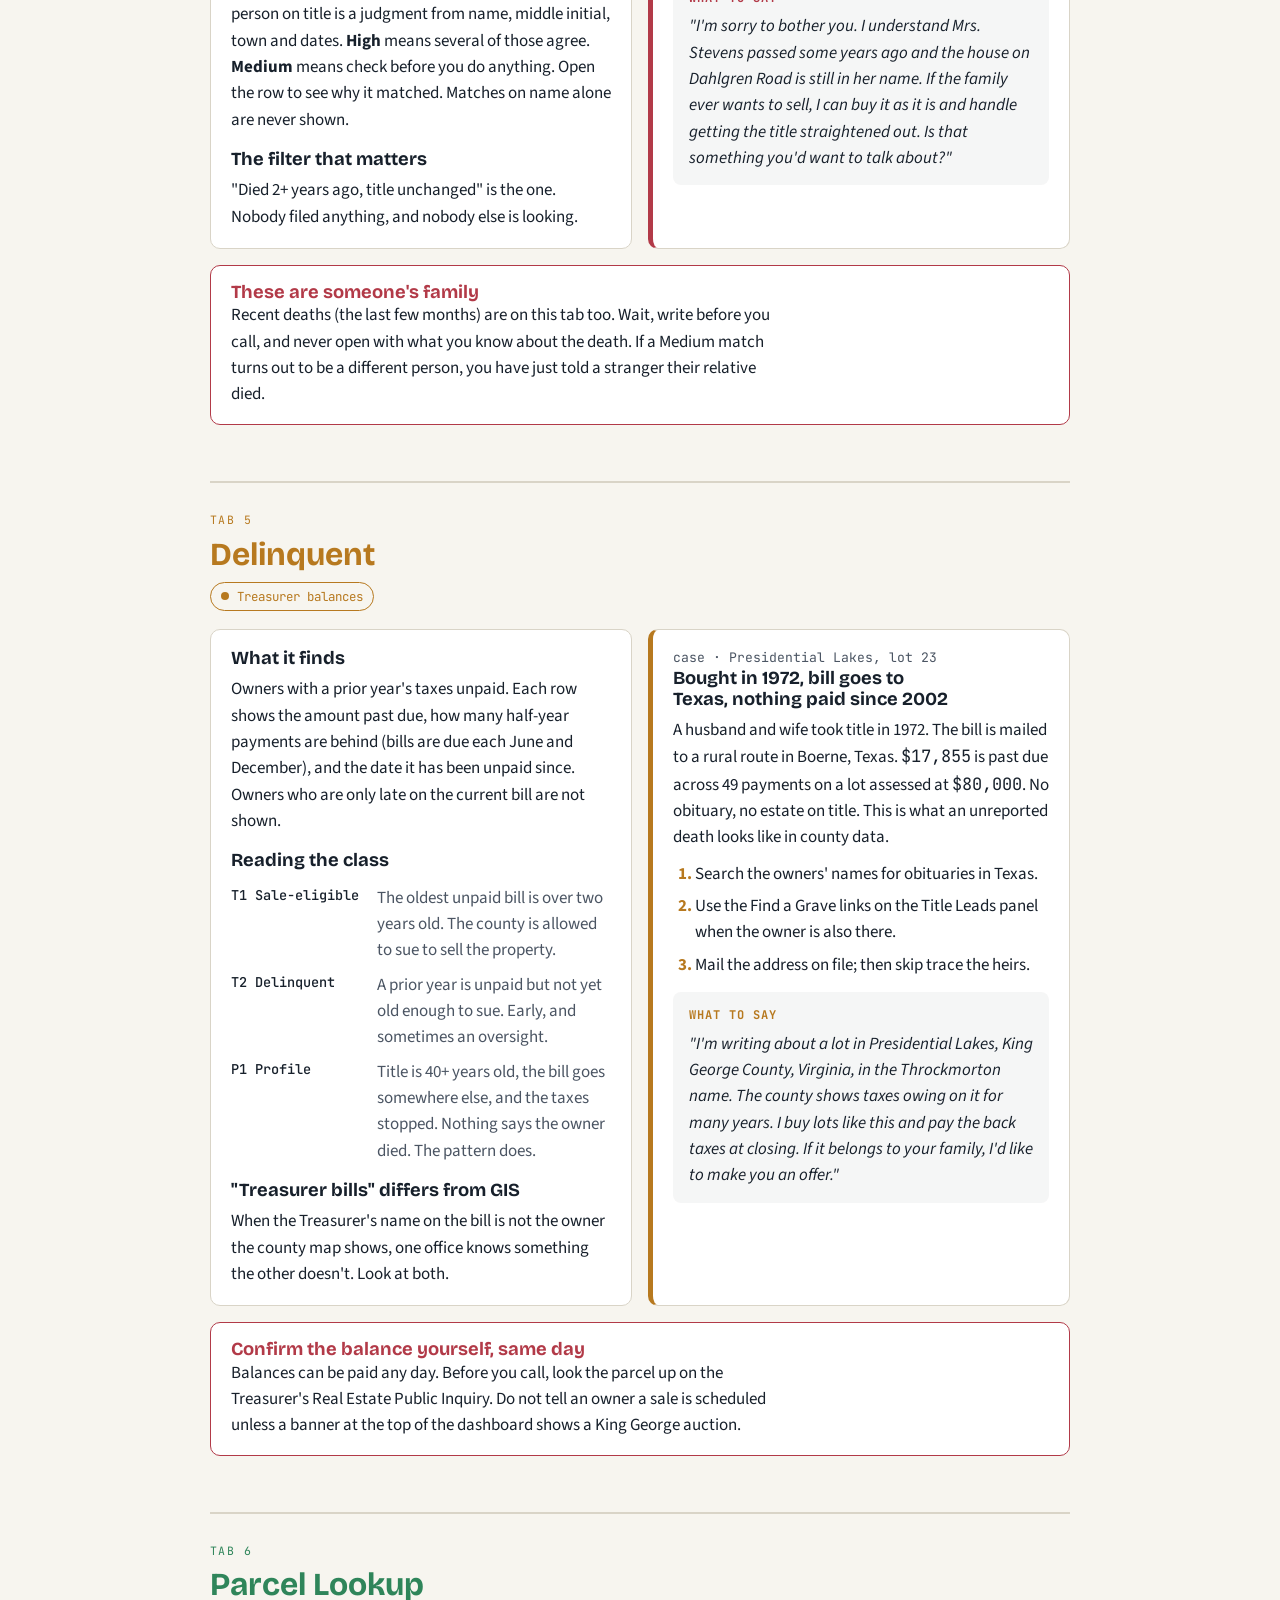
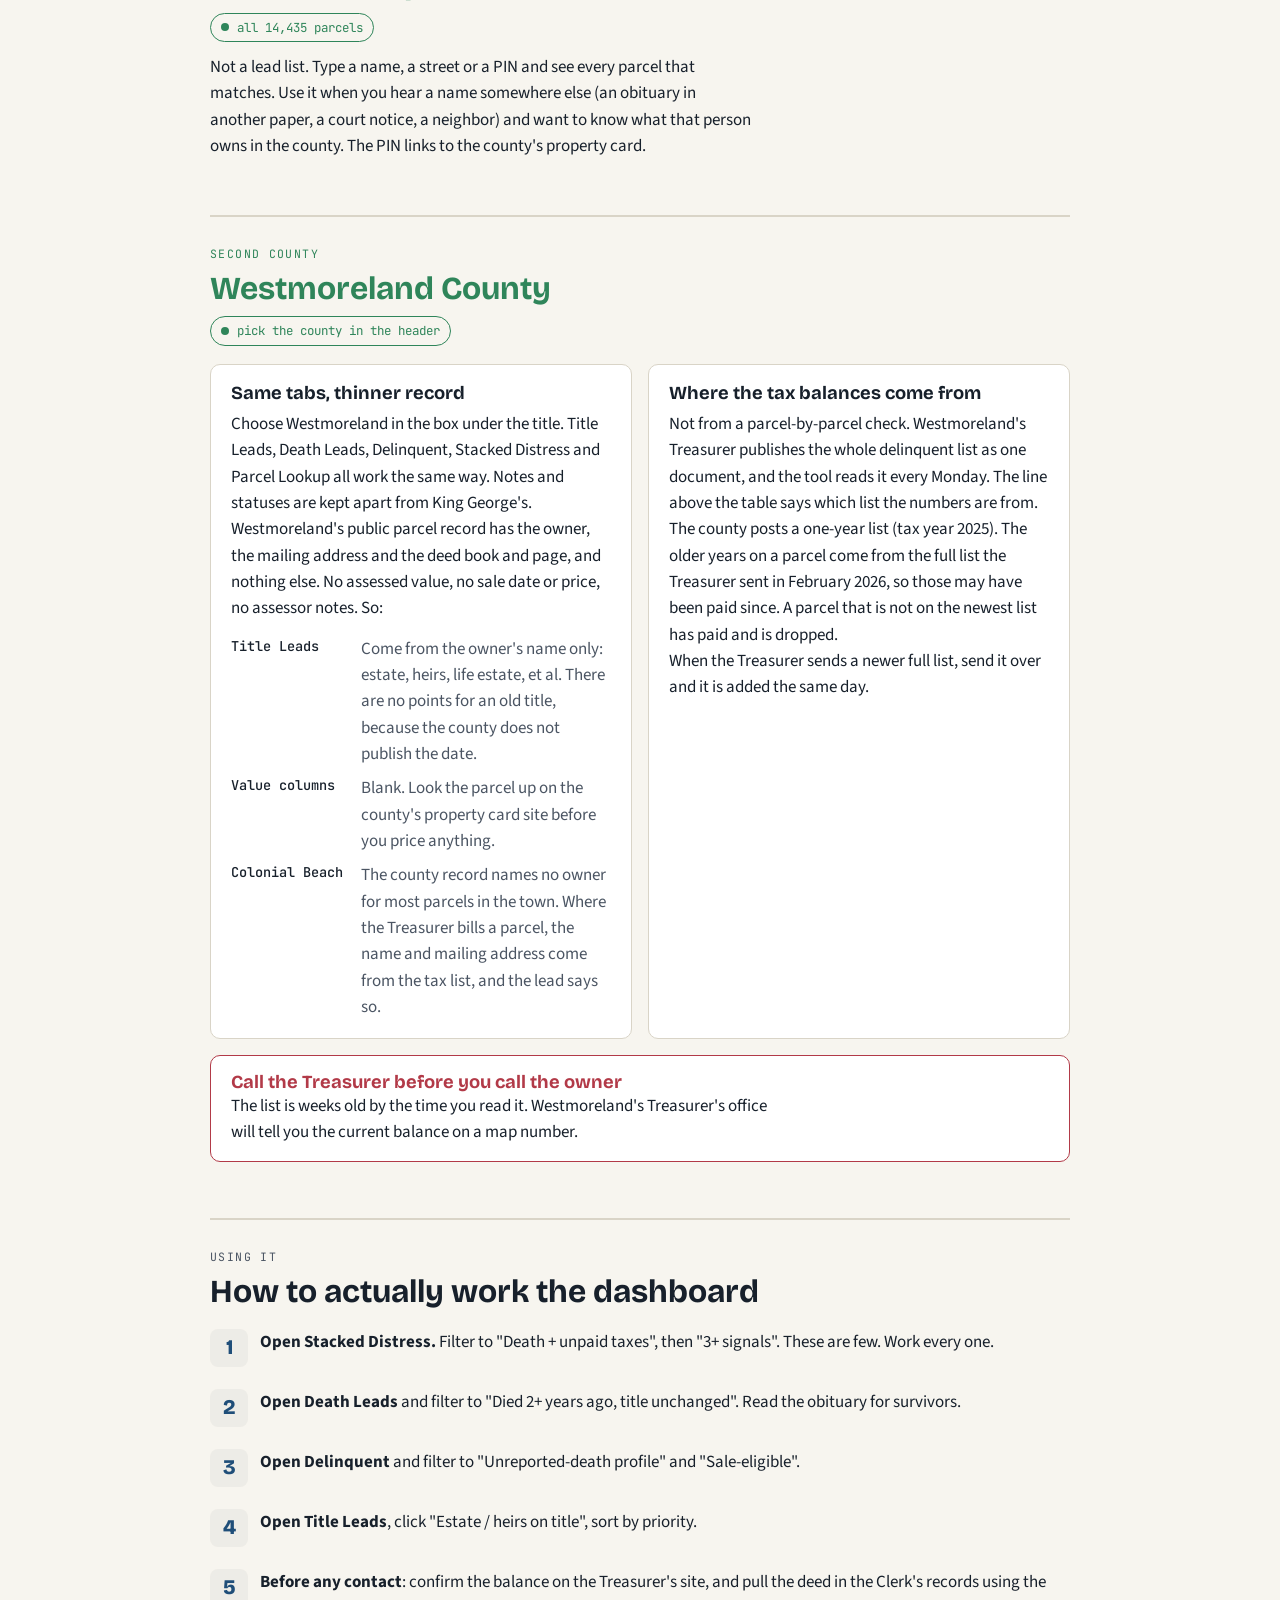
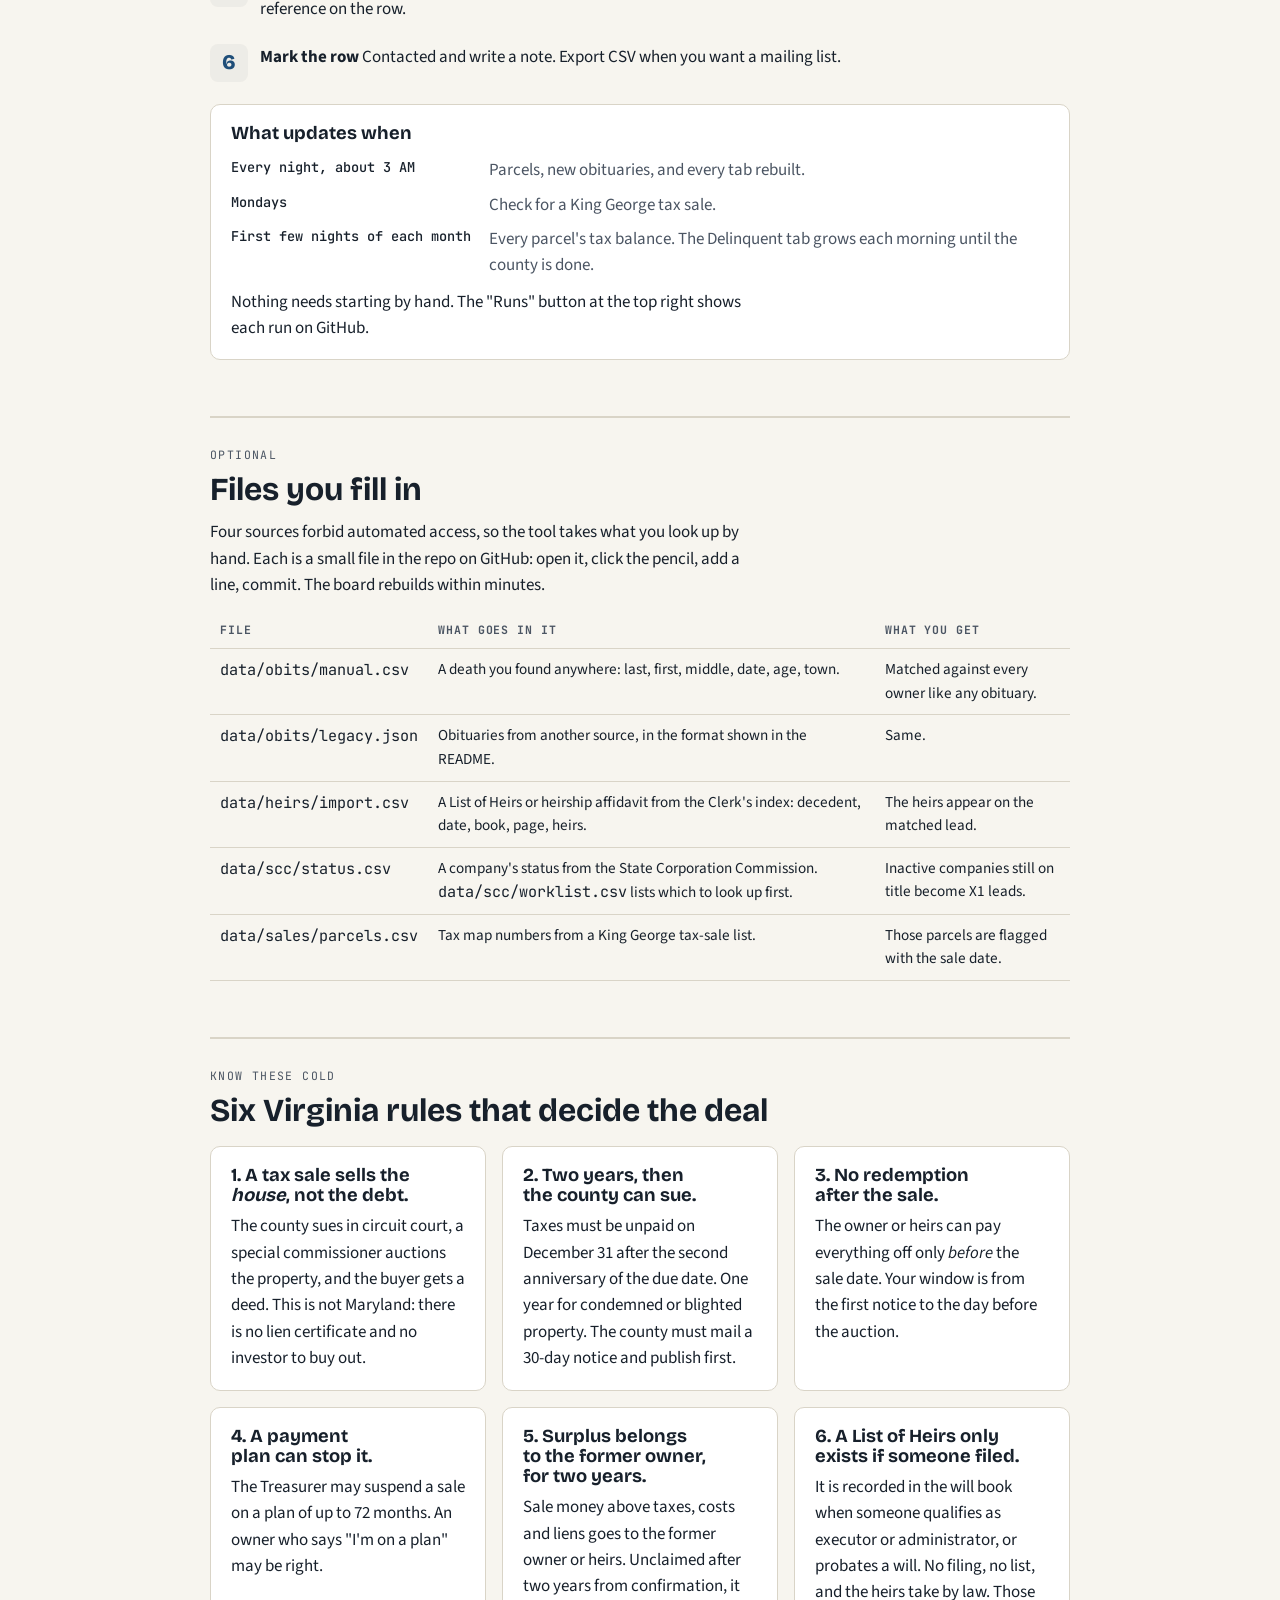
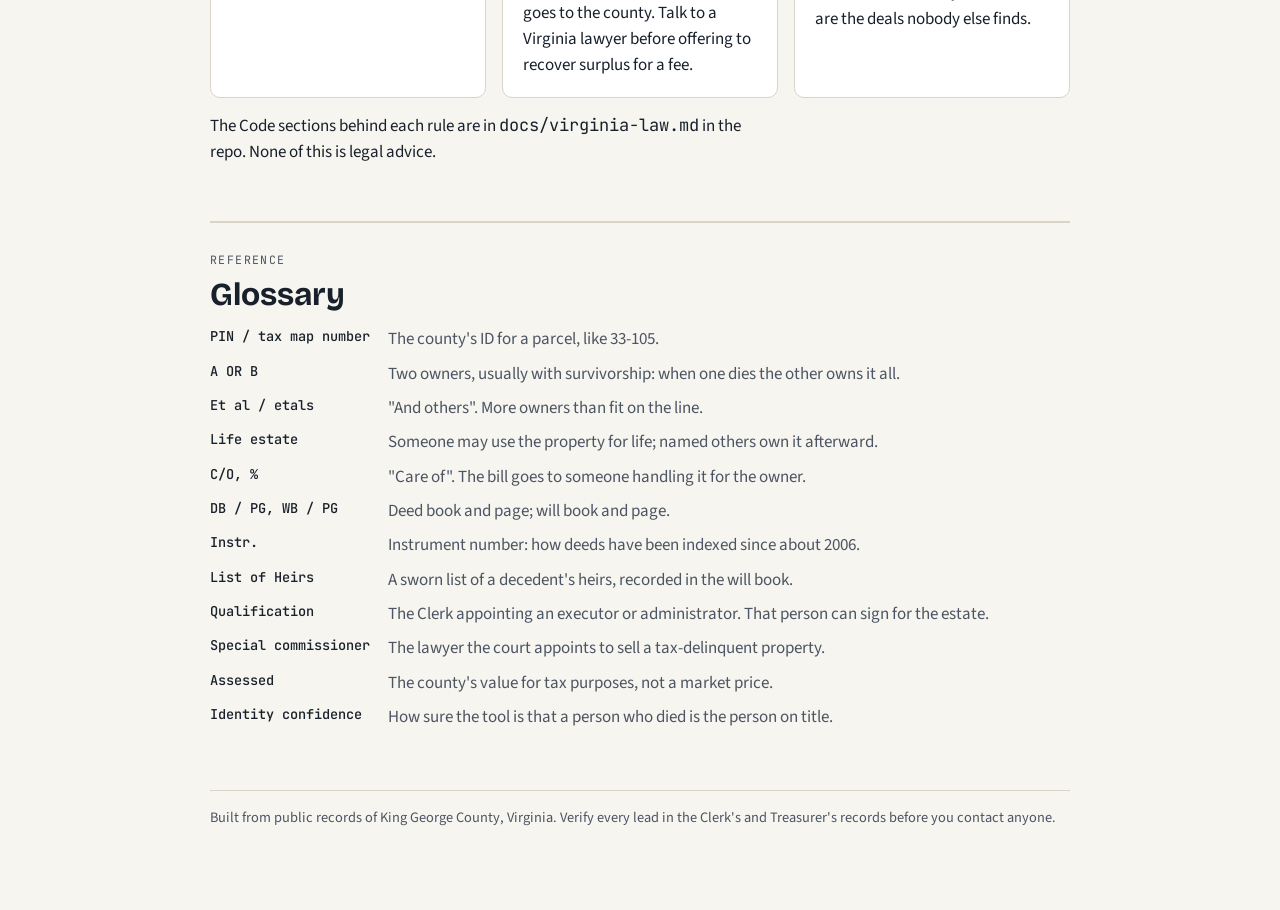
==== commit 1b0c41b5: "Add Westmoreland County as a second county on the same dashboard - engine/config.py: VAPL_COUNTY swi" ====
--- a/guide.html
+++ b/guide.html
@@ -311,6 +311,31 @@
   <p style="margin-top:12px">Not a lead list. Type a name, a street or a PIN and see every parcel that matches. Use it when you hear a name somewhere else (an obituary in another paper, a court notice, a neighbor) and want to know what that person owns in the county. The PIN links to the county's property card.</p>
 </div>
 
+<div class="section chapter" id="westmoreland" style="--c: var(--buy)">
+  <div class="eyebrow">Second county</div>
+  <h2>Westmoreland County</h2>
+  <span class="tab-pill">pick the county in the header</span>
+  <div class="grid2">
+    <div class="box">
+      <h3>Same tabs, thinner record</h3>
+      <p>Choose Westmoreland in the box under the title. Title Leads, Death Leads, Delinquent, Stacked Distress and Parcel Lookup all work the same way. Notes and statuses are kept apart from King George's.</p>
+      <p>Westmoreland's public parcel record has the owner, the mailing address and the deed book and page, and nothing else. No assessed value, no sale date or price, no assessor notes. So:</p>
+      <dl>
+        <dt>Title Leads</dt><dd>Come from the owner's name only: estate, heirs, life estate, et al. There are no points for an old title, because the county does not publish the date.</dd>
+        <dt>Value columns</dt><dd>Blank. Look the parcel up on the county's property card site before you price anything.</dd>
+        <dt>Colonial Beach</dt><dd>The county record names no owner for most parcels in the town. Where the Treasurer bills a parcel, the name and mailing address come from the tax list, and the lead says so.</dd>
+      </dl>
+    </div>
+    <div class="box">
+      <h3>Where the tax balances come from</h3>
+      <p>Not from a parcel-by-parcel check. Westmoreland's Treasurer publishes the whole delinquent list as one document, and the tool reads it every Monday. The line above the table says which list the numbers are from.</p>
+      <p>The county posts a one-year list (tax year 2025). The older years on a parcel come from the full list the Treasurer sent in February 2026, so those may have been paid since. A parcel that is not on the newest list has paid and is dropped.</p>
+      <p>When the Treasurer sends a newer full list, send it over and it is added the same day.</p>
+    </div>
+  </div>
+  <div class="warn" style="margin-top:16px"><h3>Call the Treasurer before you call the owner</h3><p>The list is weeks old by the time you read it. Westmoreland's Treasurer's office will tell you the current balance on a map number.</p></div>
+</div>
+
 <div class="section" id="routine">
   <div class="eyebrow">Using it</div>
   <h2>How to actually work the dashboard</h2>
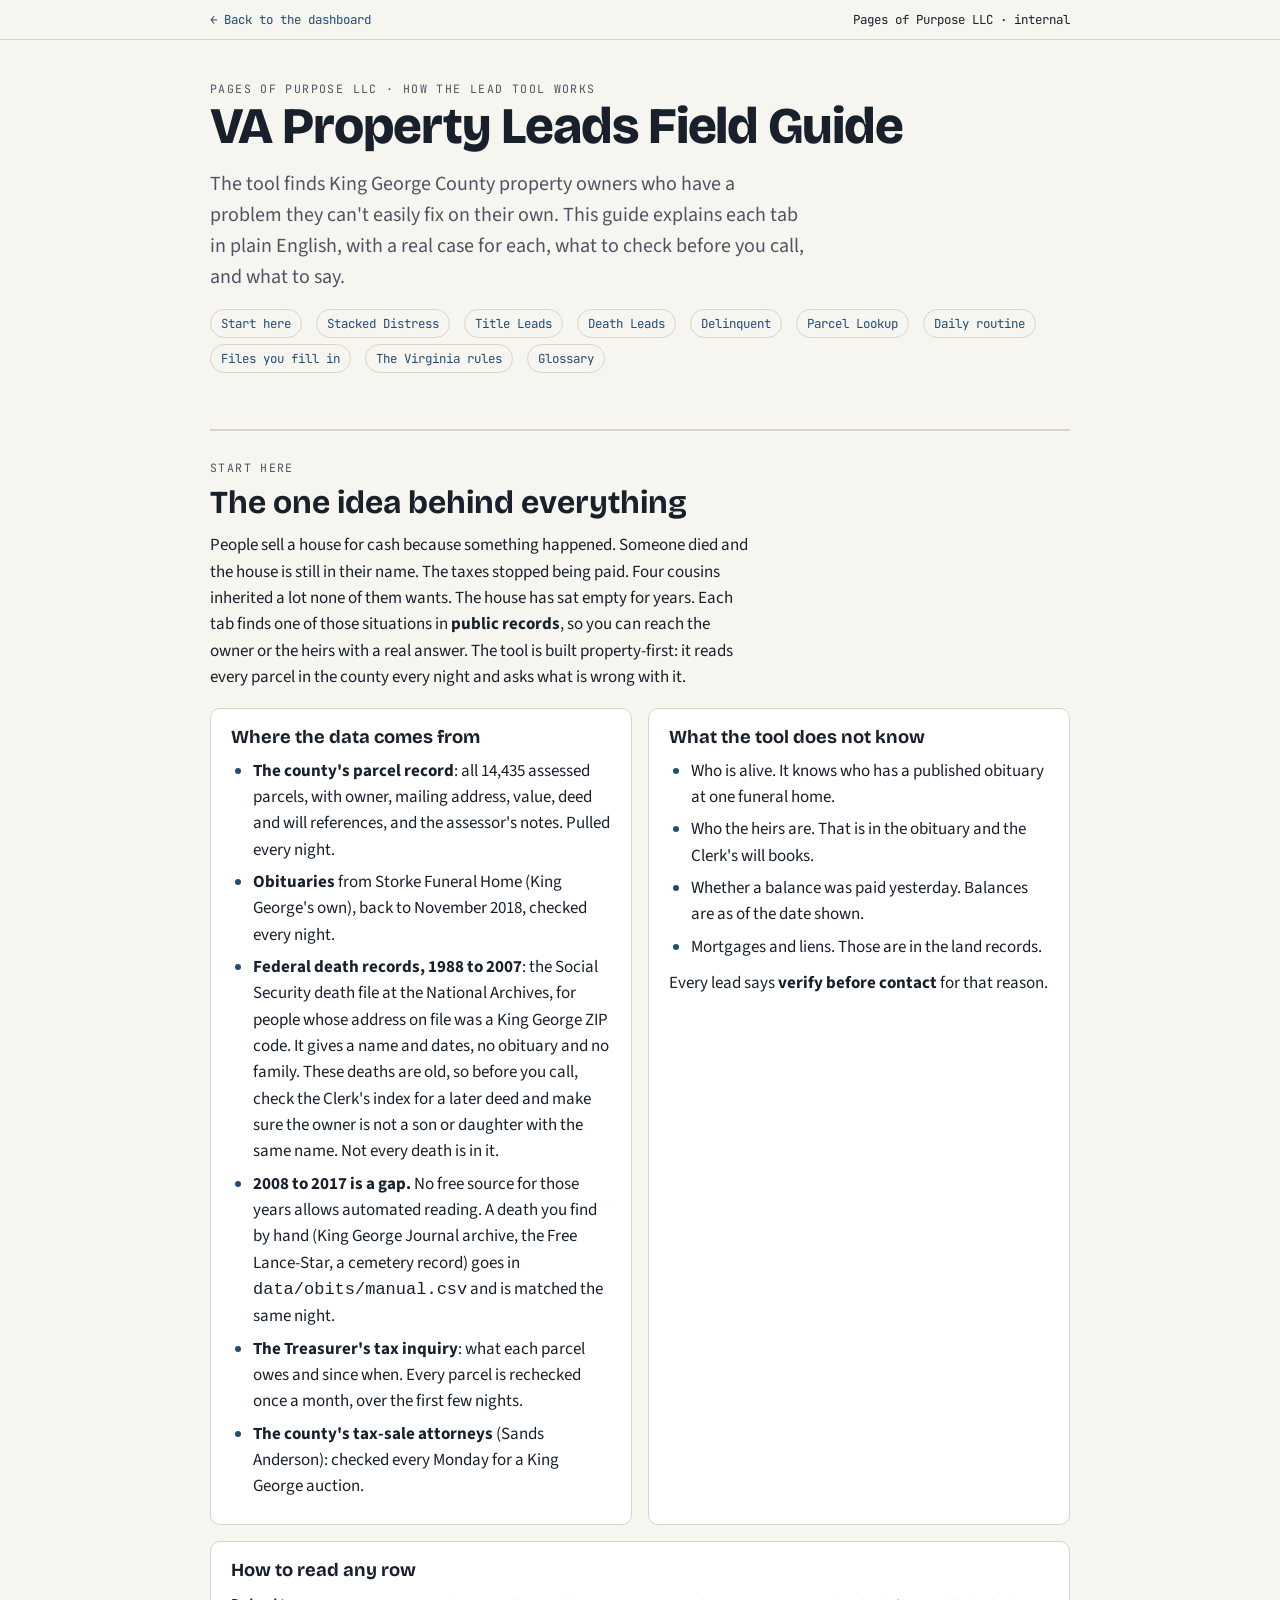
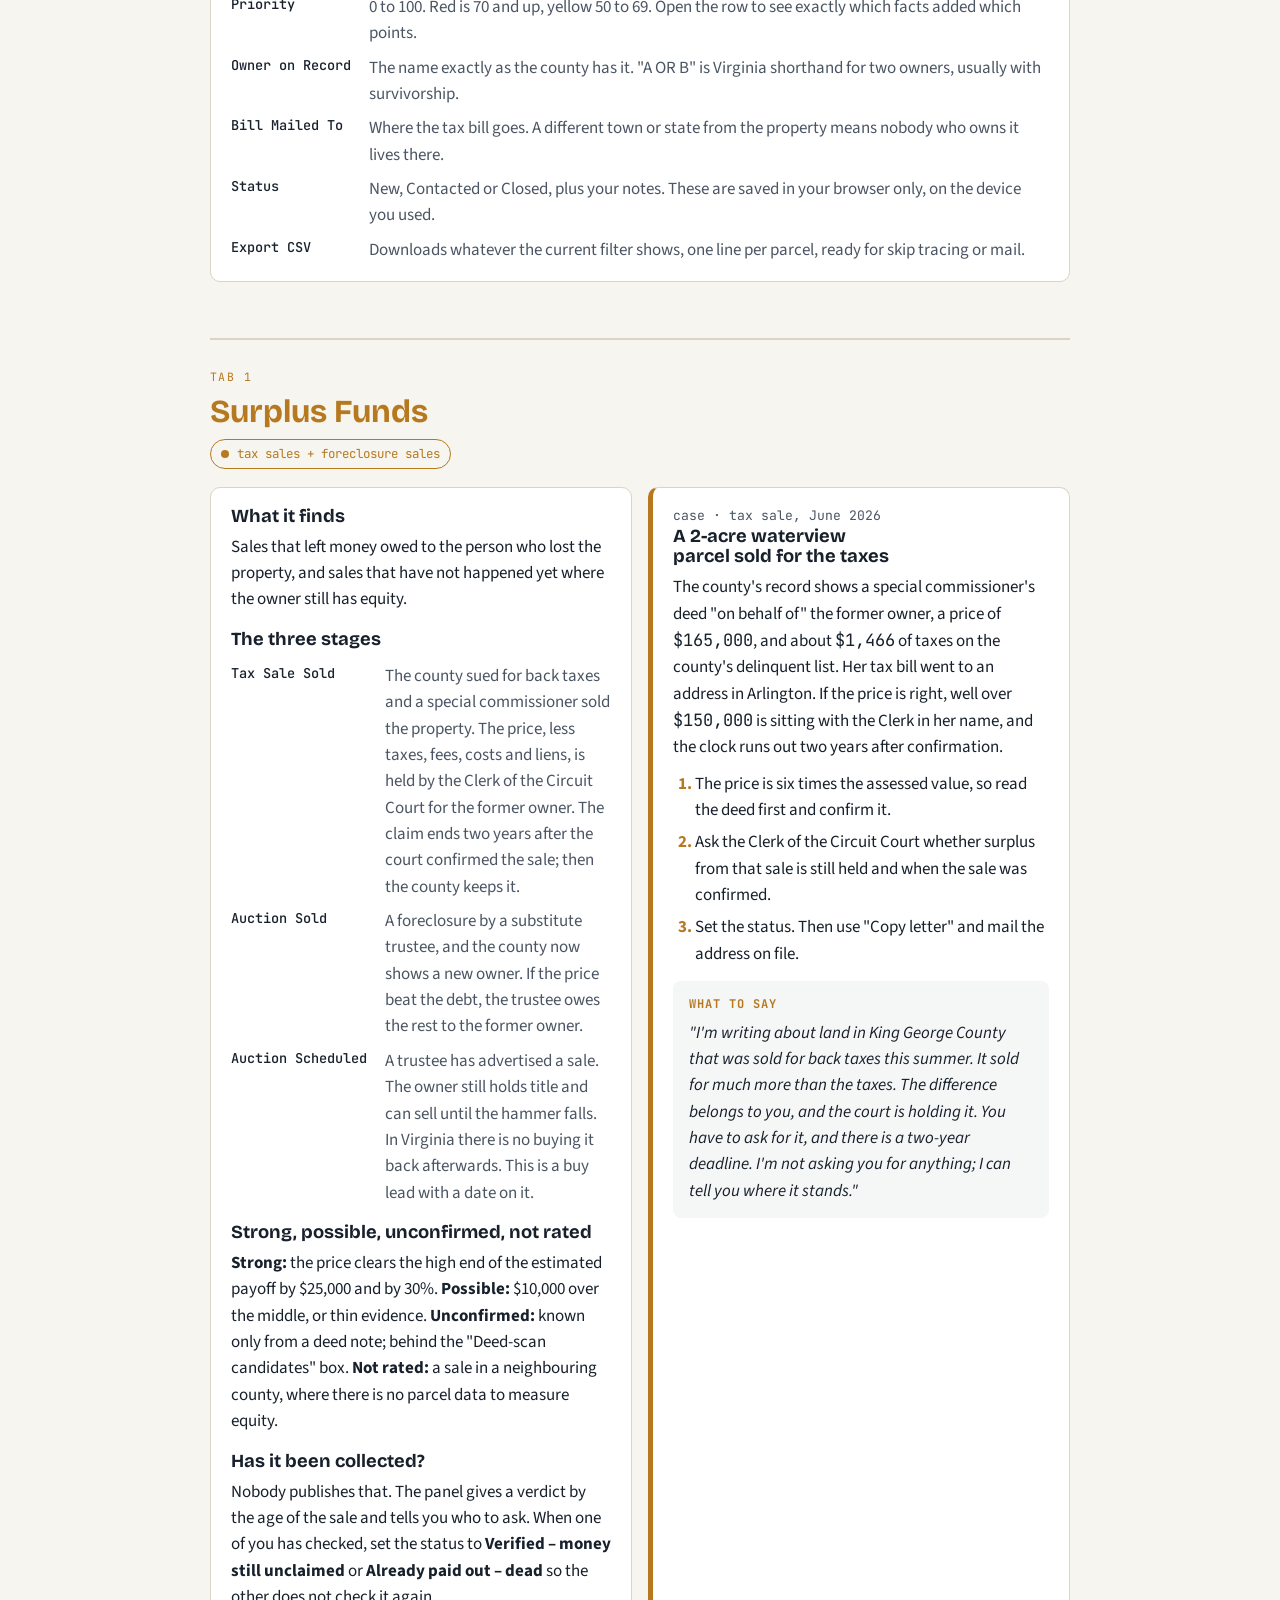
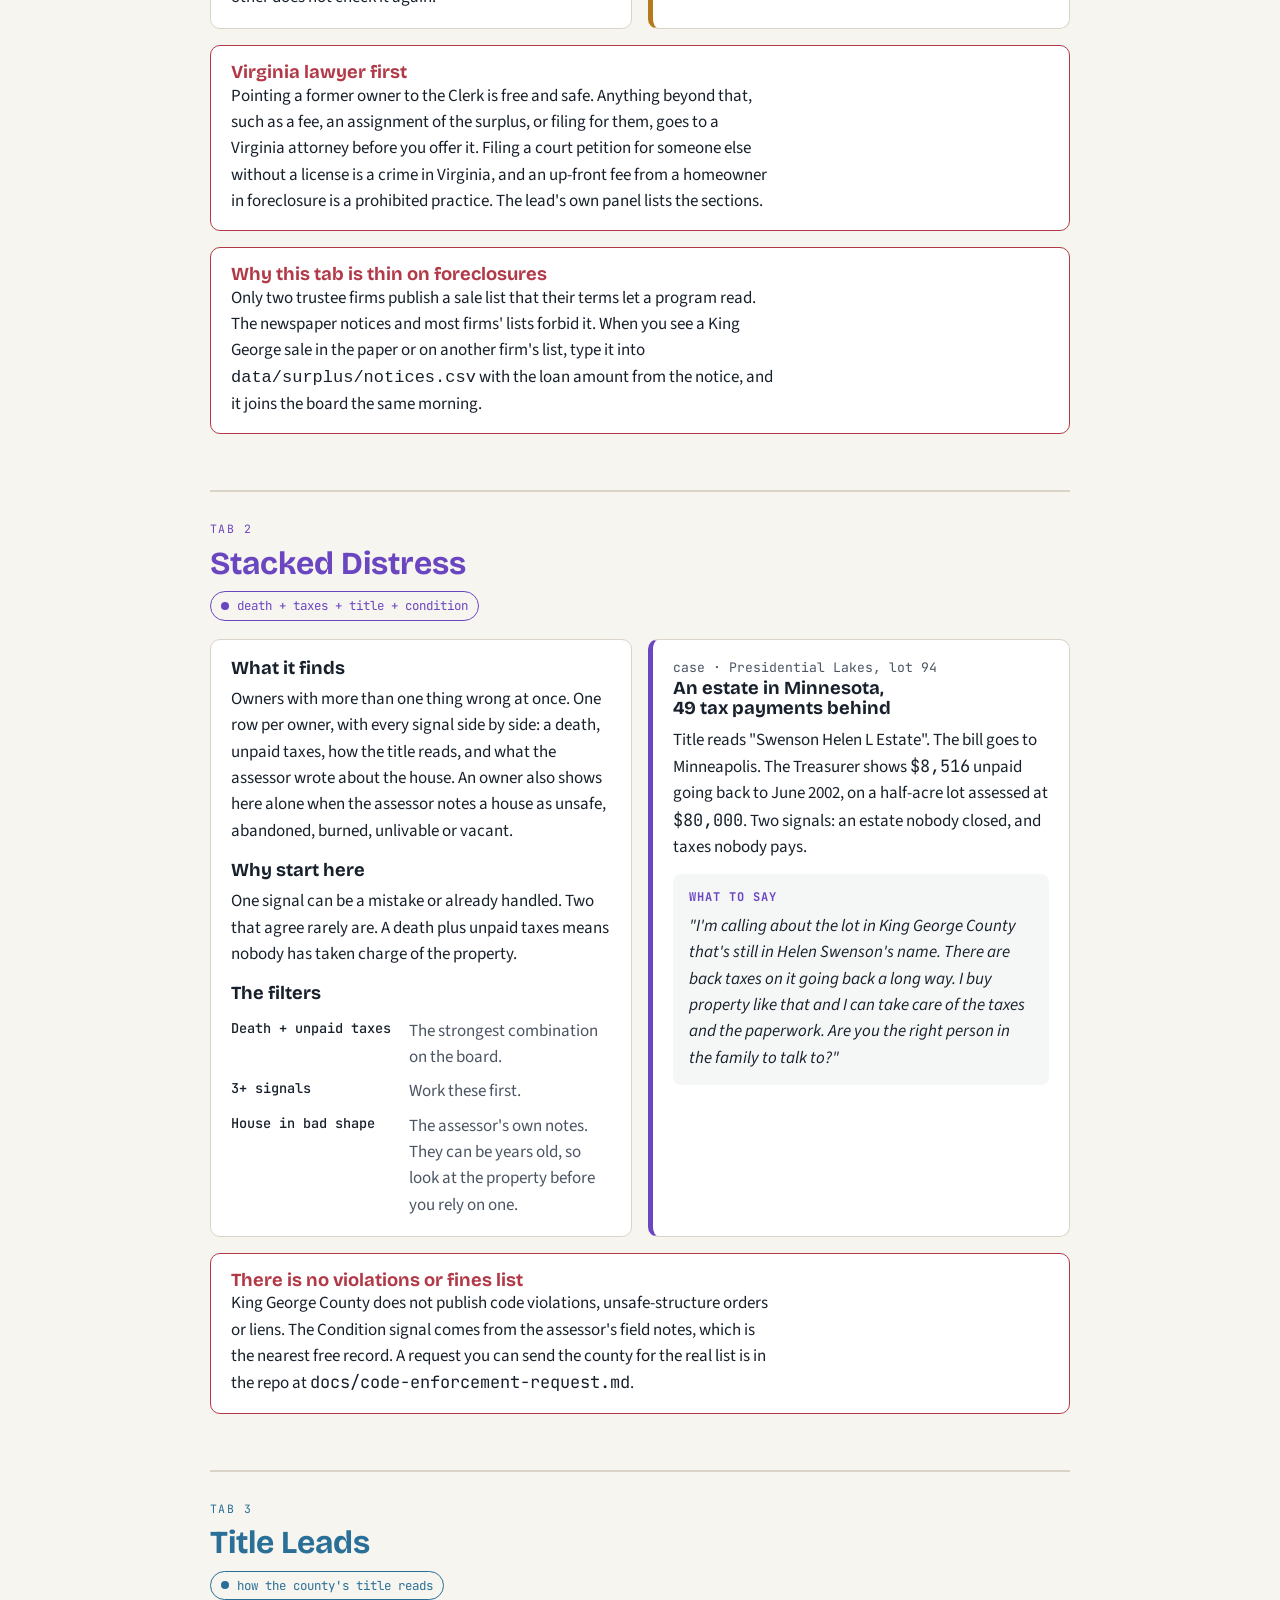
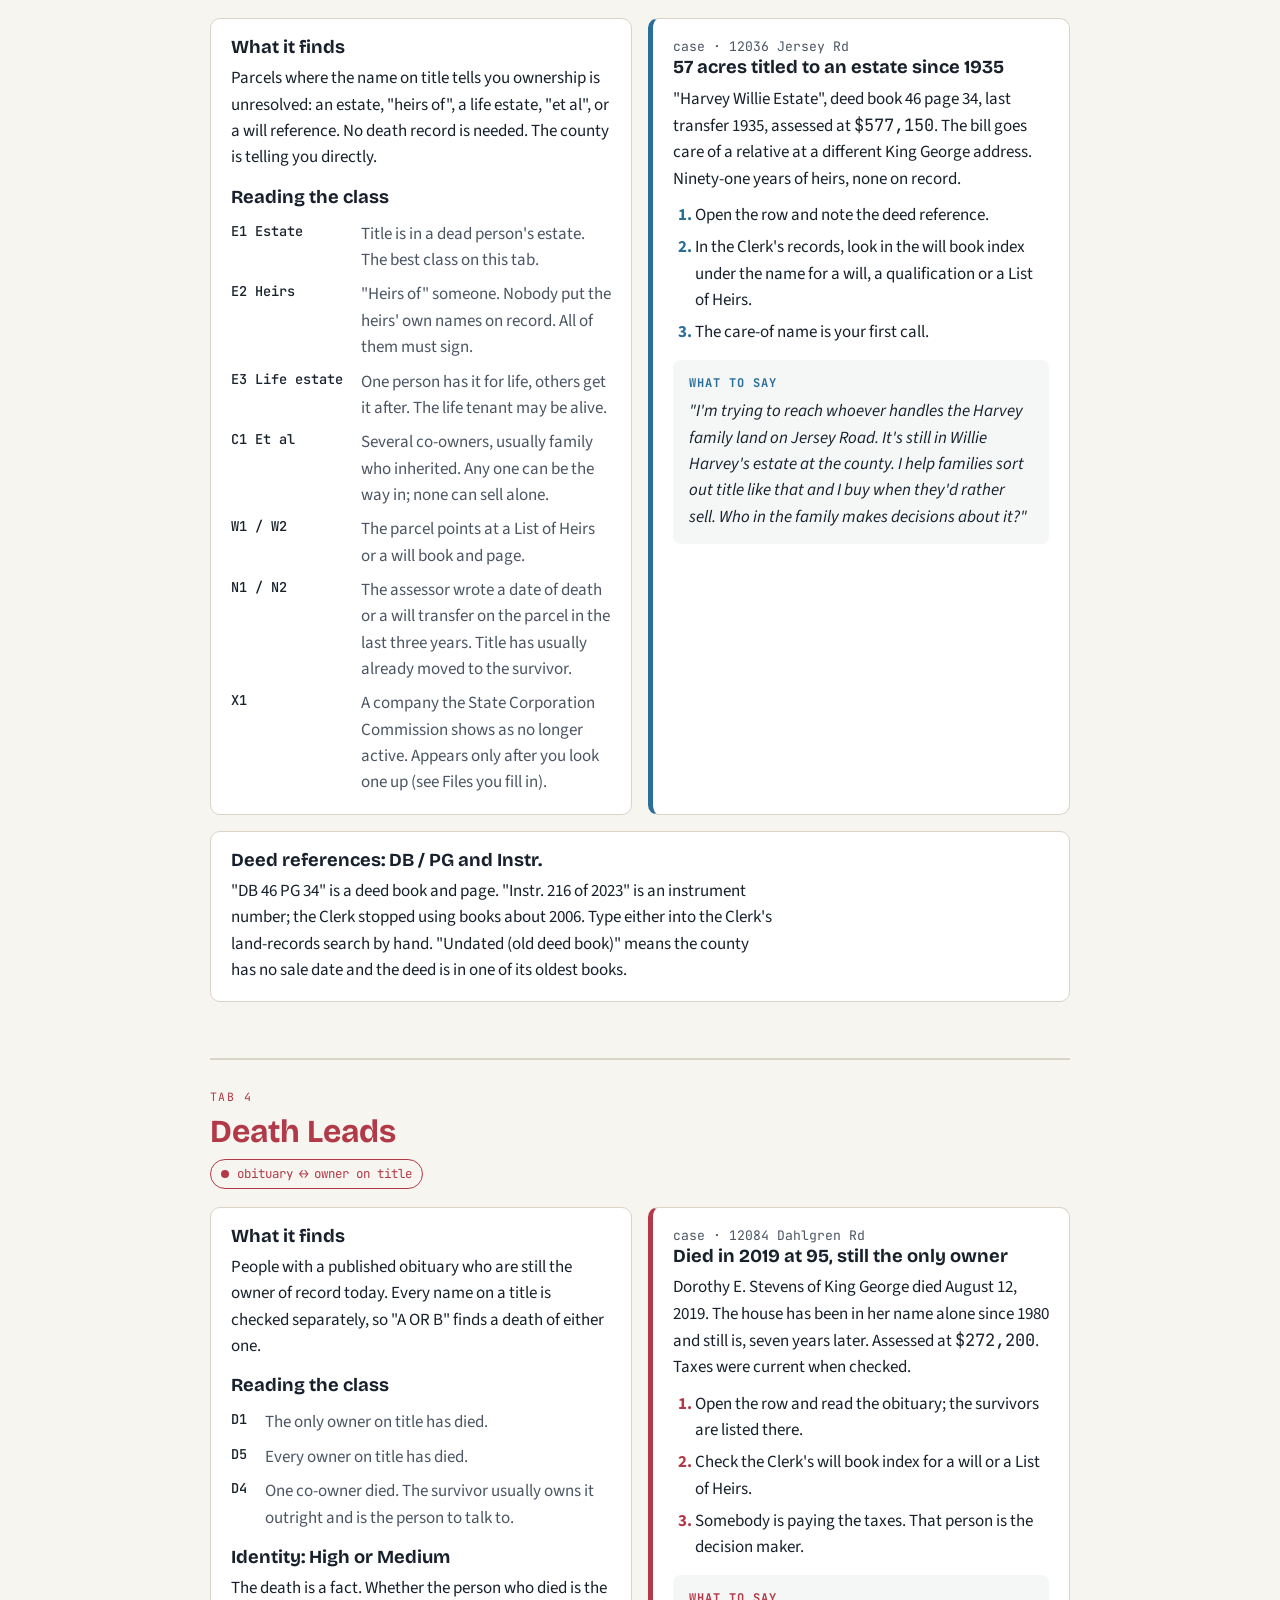
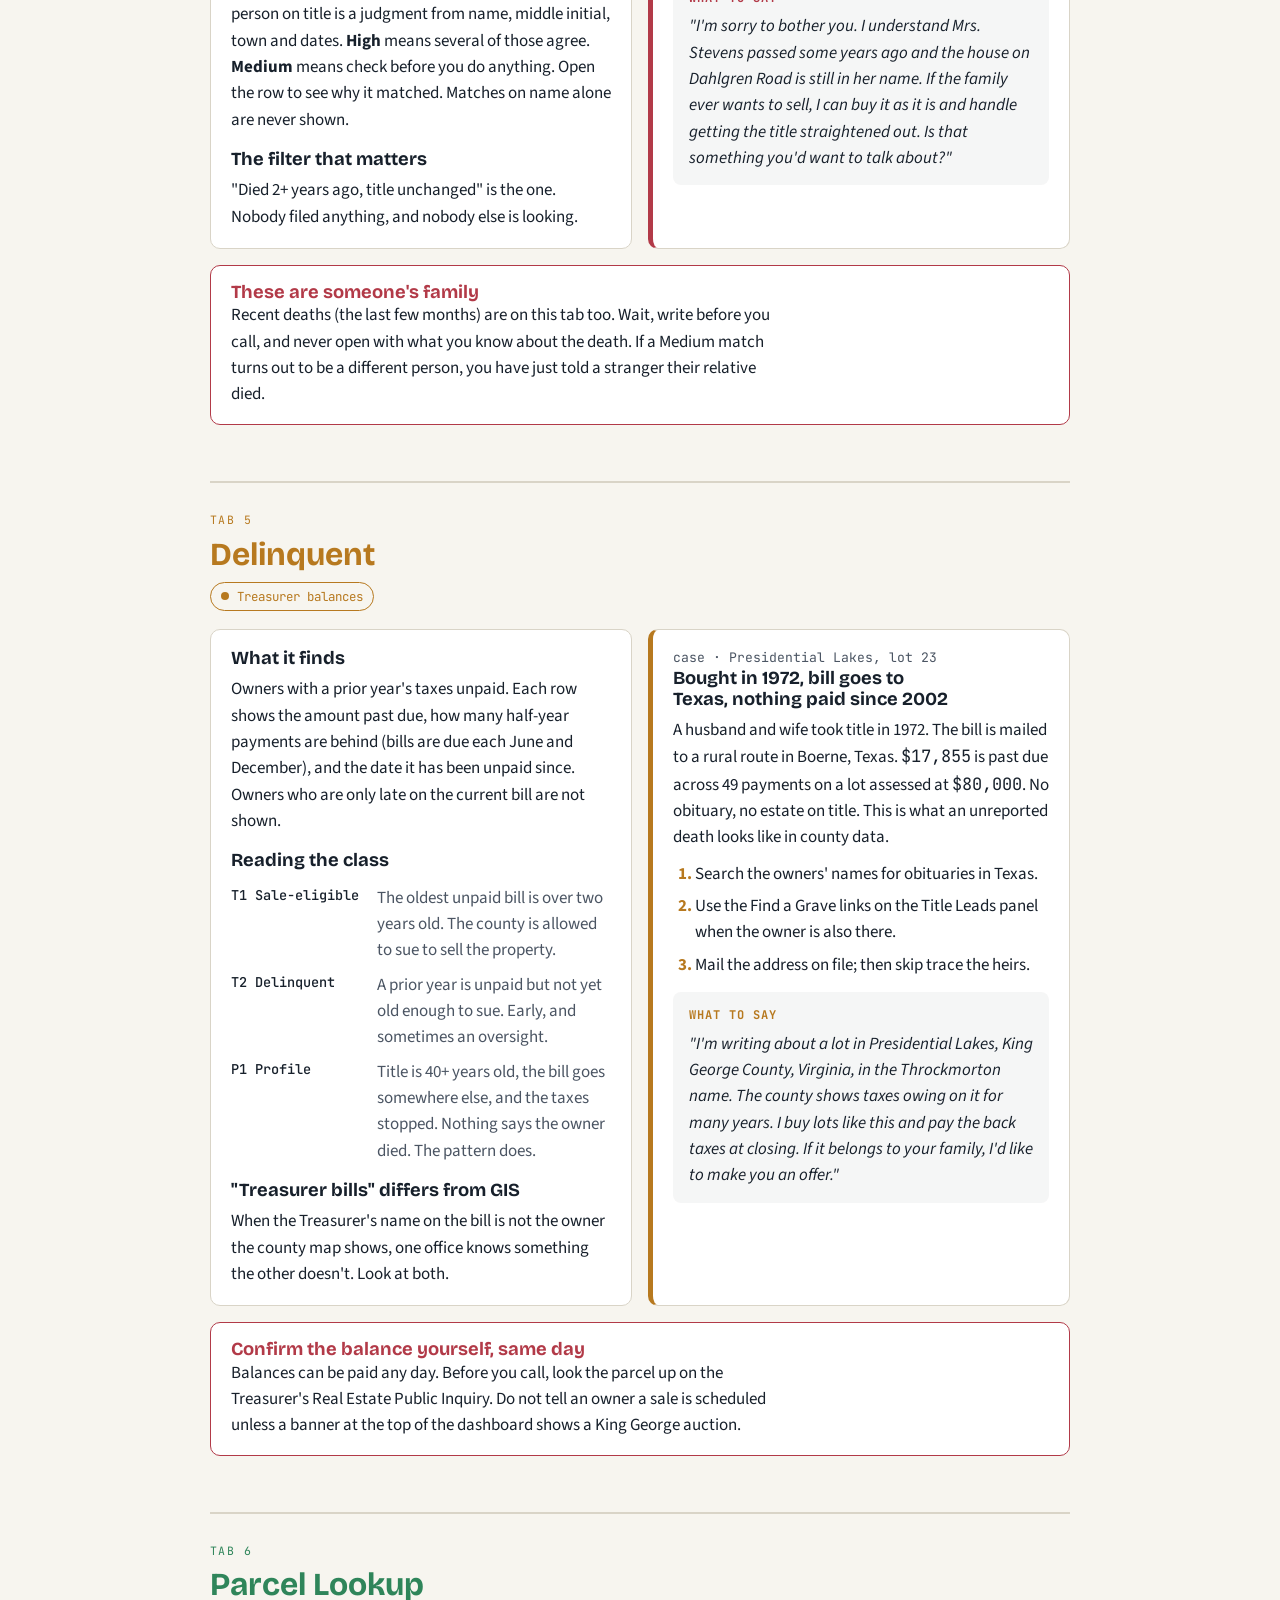
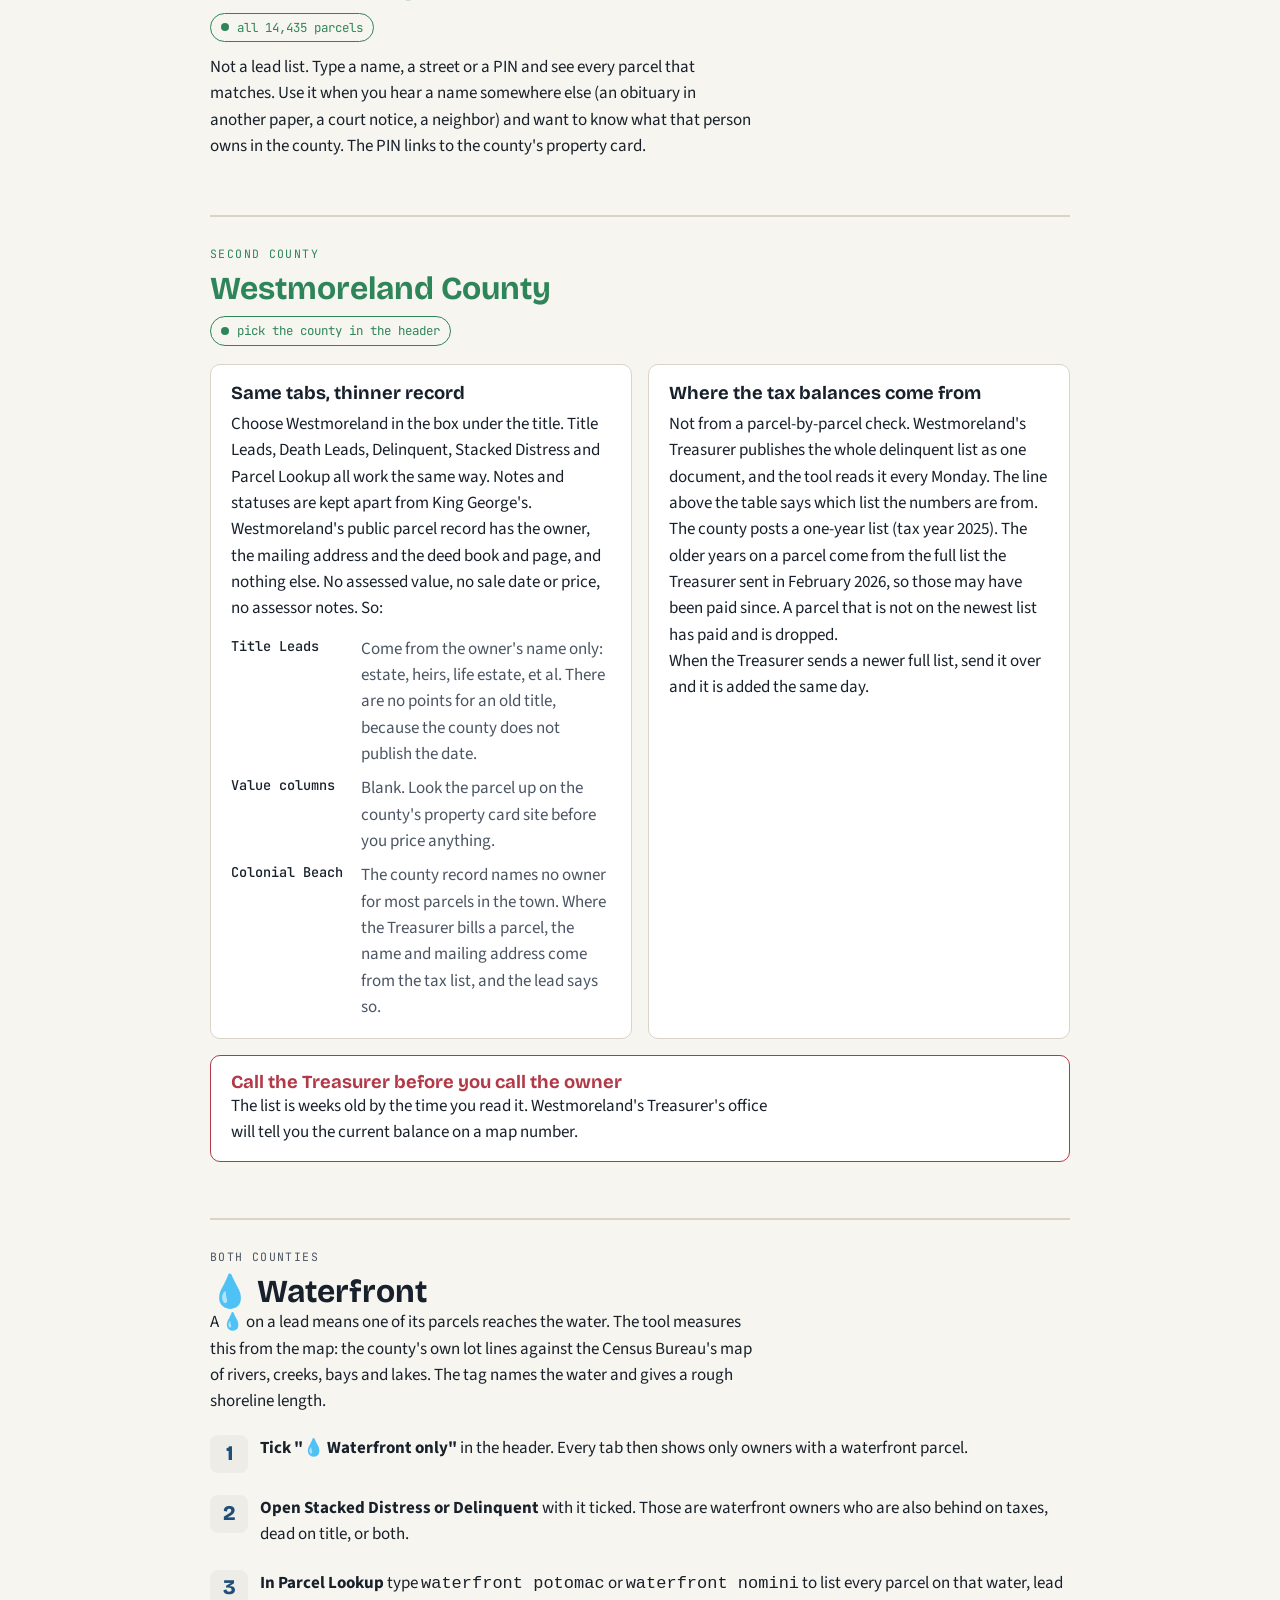
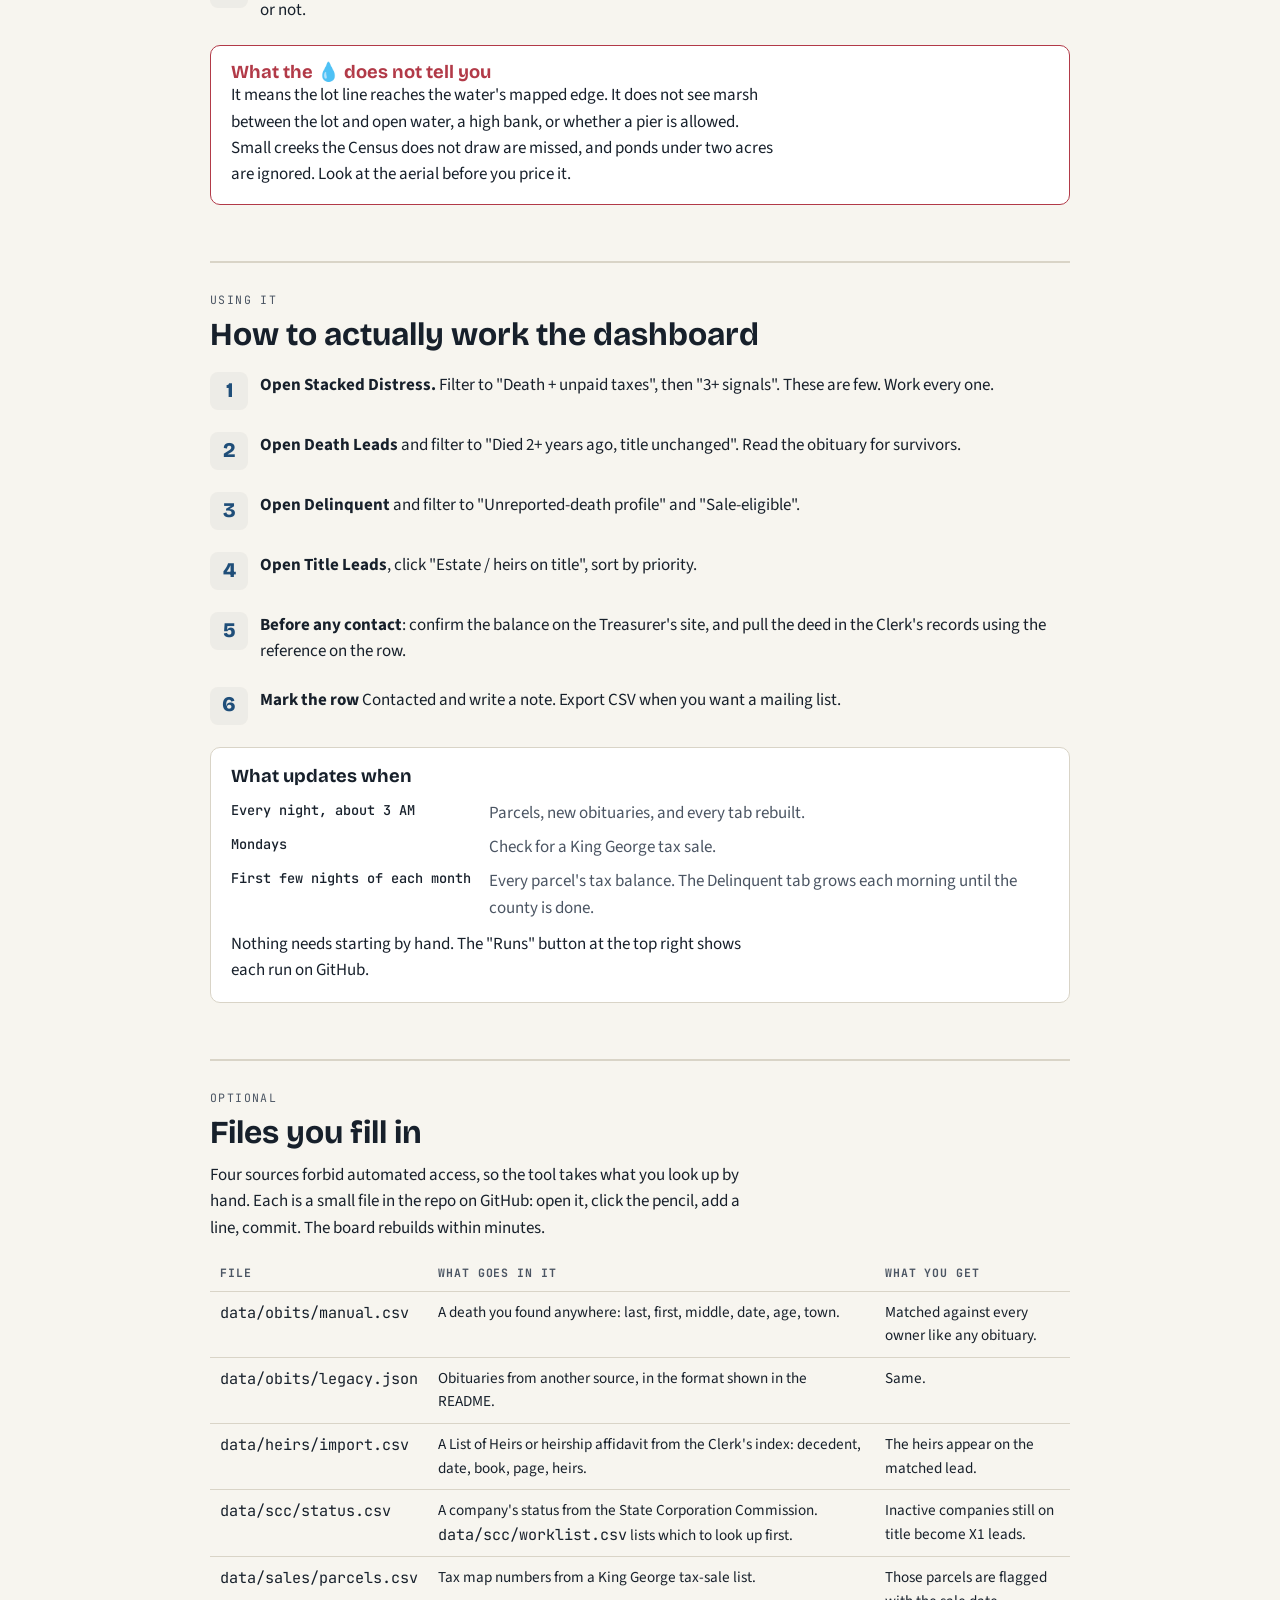
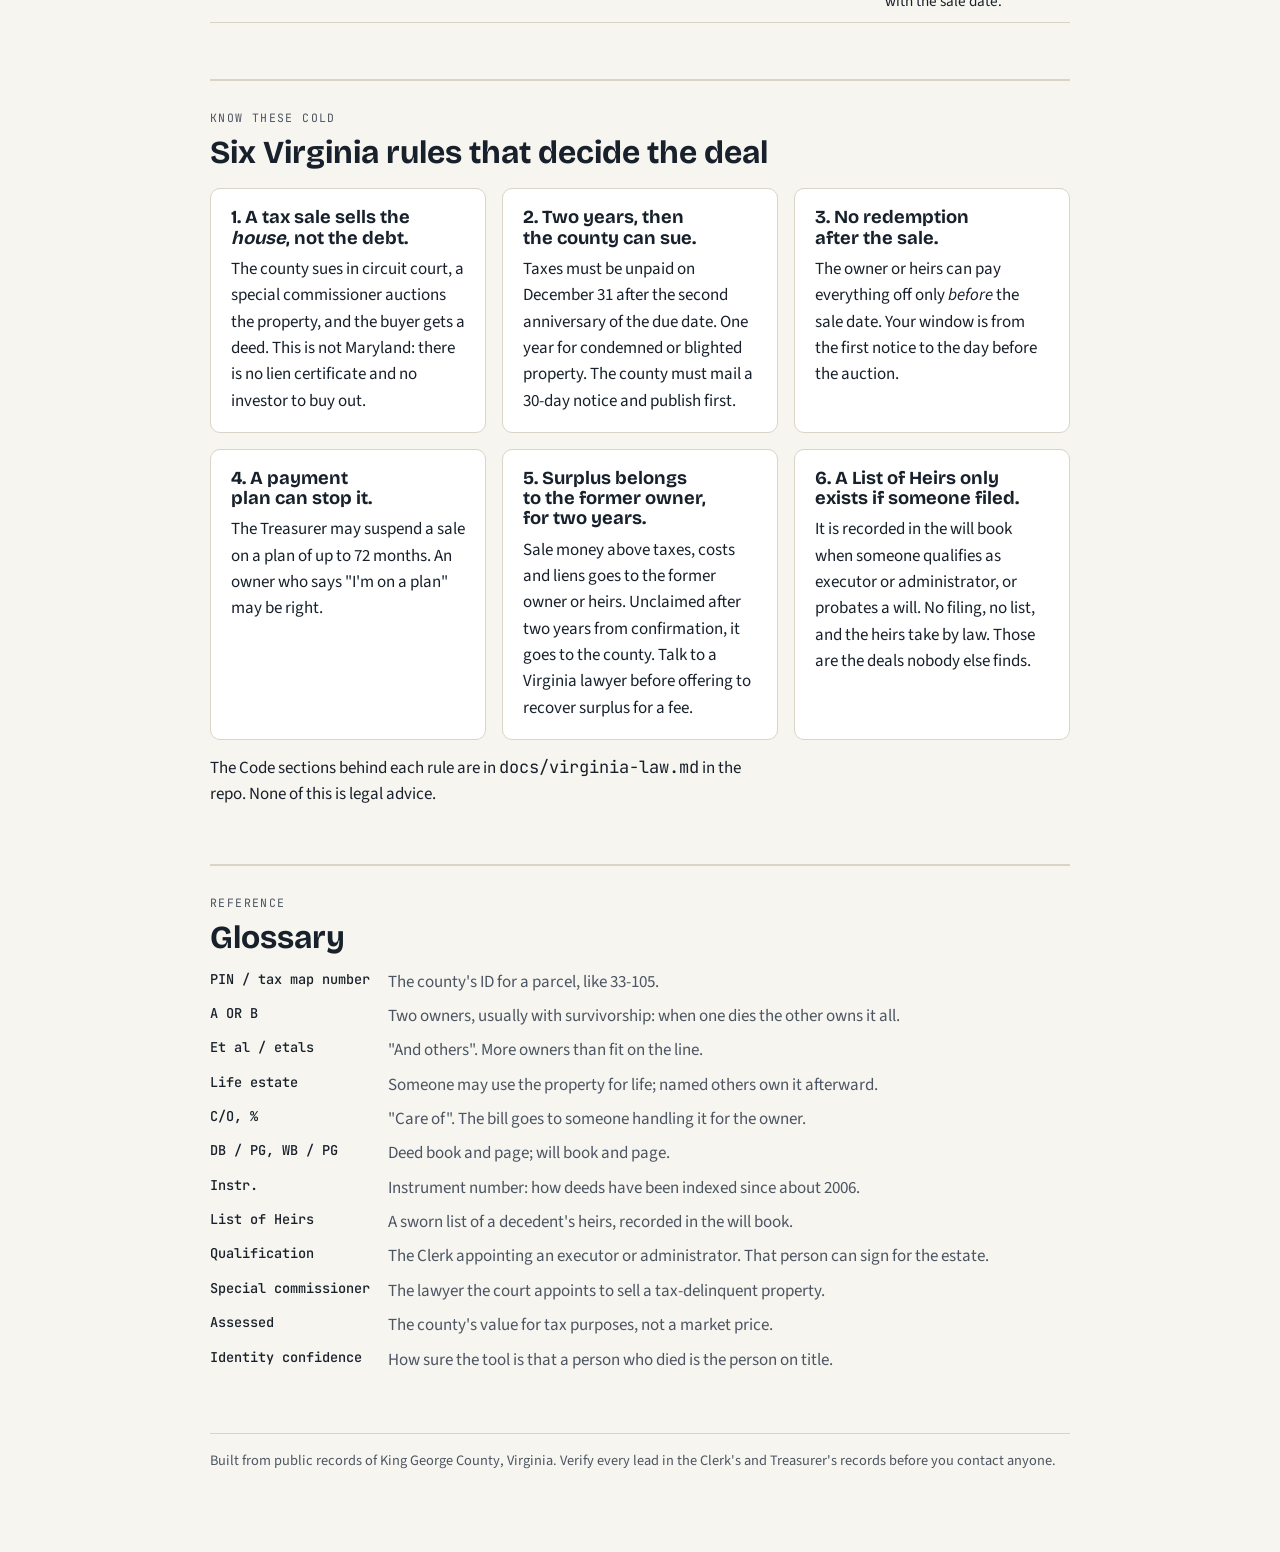
==== commit 8df45482: "Waterfront: flag every parcel whose lot line reaches mapped water, in both counties engine/waterfron" ====
--- a/guide.html
+++ b/guide.html
@@ -336,6 +336,18 @@
   <div class="warn" style="margin-top:16px"><h3>Call the Treasurer before you call the owner</h3><p>The list is weeks old by the time you read it. Westmoreland's Treasurer's office will tell you the current balance on a map number.</p></div>
 </div>
 
+<div class="section" id="waterfront">
+  <div class="eyebrow">Both counties</div>
+  <h2>💧 Waterfront</h2>
+  <p>A 💧 on a lead means one of its parcels reaches the water. The tool measures this from the map: the county's own lot lines against the Census Bureau's map of rivers, creeks, bays and lakes. The tag names the water and gives a rough shoreline length.</p>
+  <ol class="steps">
+    <li><div><b>Tick "💧 Waterfront only"</b> in the header. Every tab then shows only owners with a waterfront parcel.</div></li>
+    <li><div><b>Open Stacked Distress or Delinquent</b> with it ticked. Those are waterfront owners who are also behind on taxes, dead on title, or both.</div></li>
+    <li><div><b>In Parcel Lookup</b> type <code>waterfront potomac</code> or <code>waterfront nomini</code> to list every parcel on that water, lead or not.</div></li>
+  </ol>
+  <div class="warn" style="margin-top:16px"><h3>What the 💧 does not tell you</h3><p>It means the lot line reaches the water's mapped edge. It does not see marsh between the lot and open water, a high bank, or whether a pier is allowed. Small creeks the Census does not draw are missed, and ponds under two acres are ignored. Look at the aerial before you price it.</p></div>
+</div>
+
 <div class="section" id="routine">
   <div class="eyebrow">Using it</div>
   <h2>How to actually work the dashboard</h2>
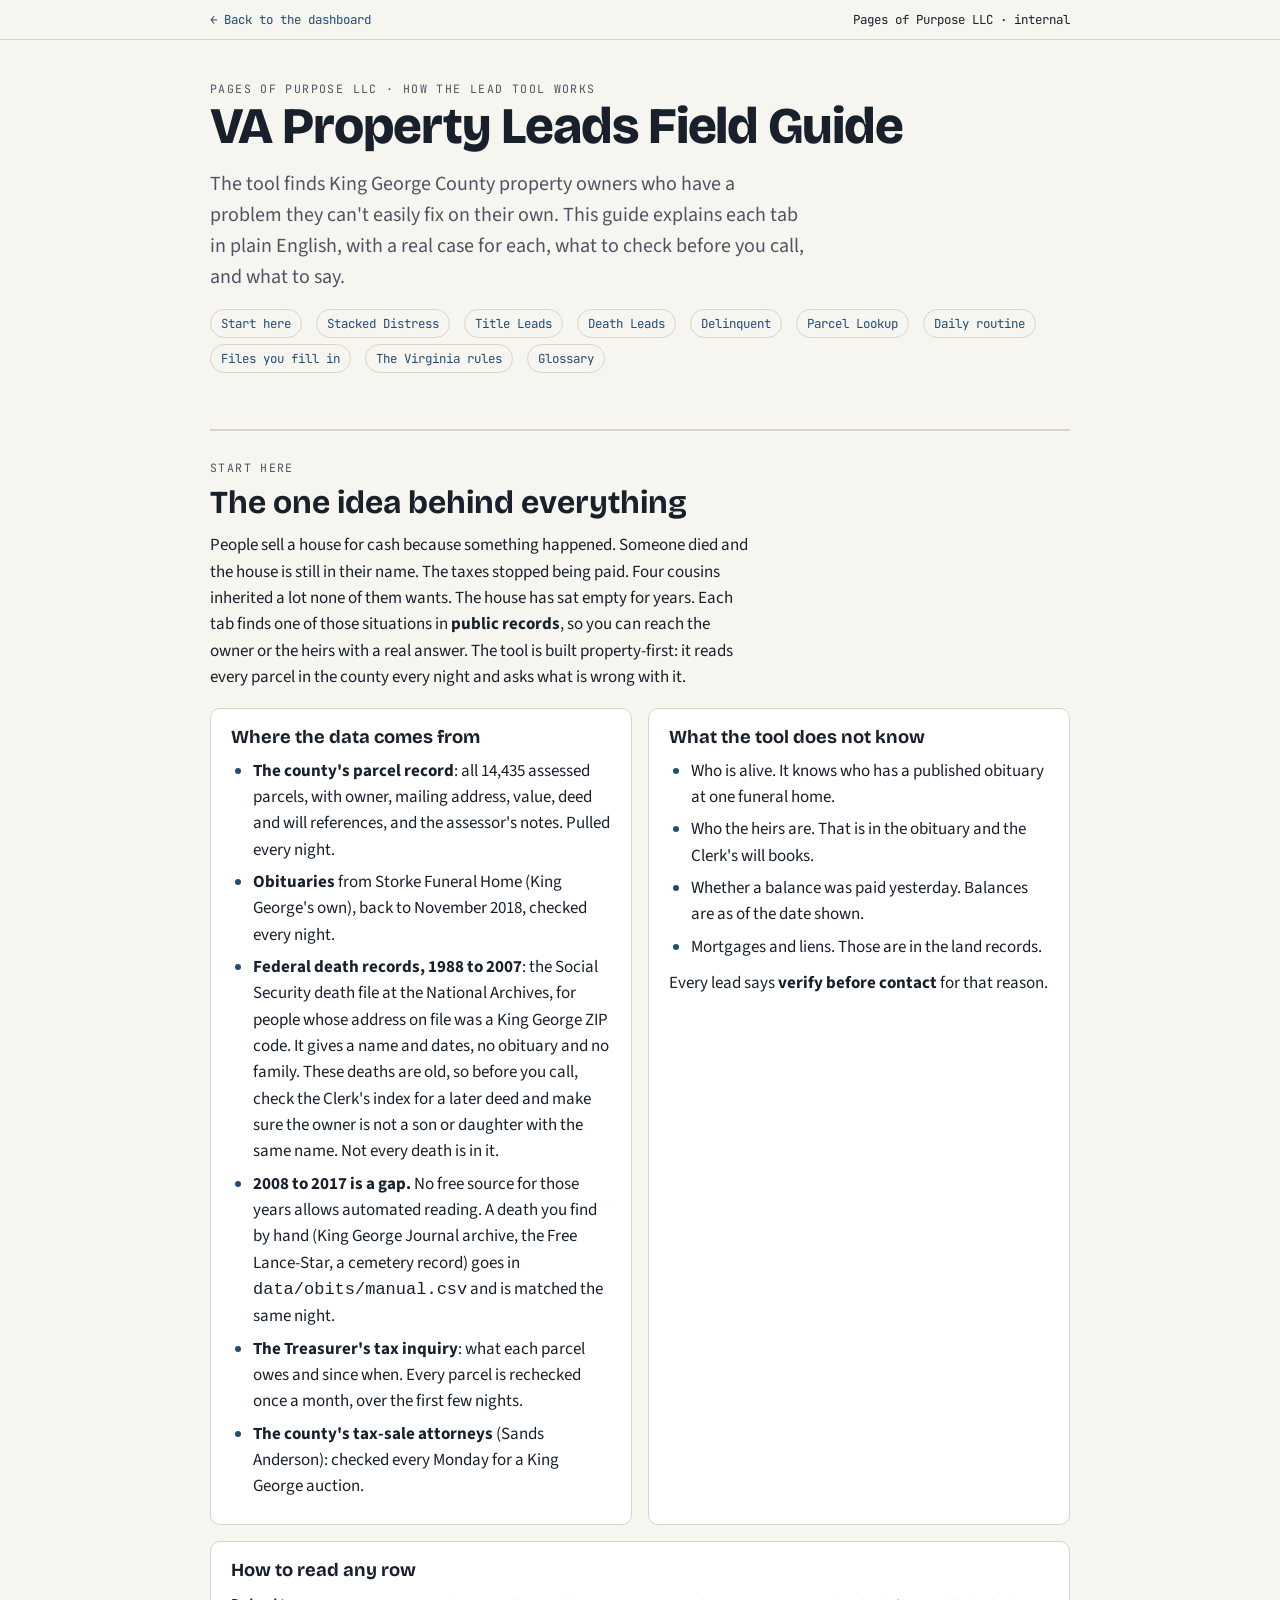
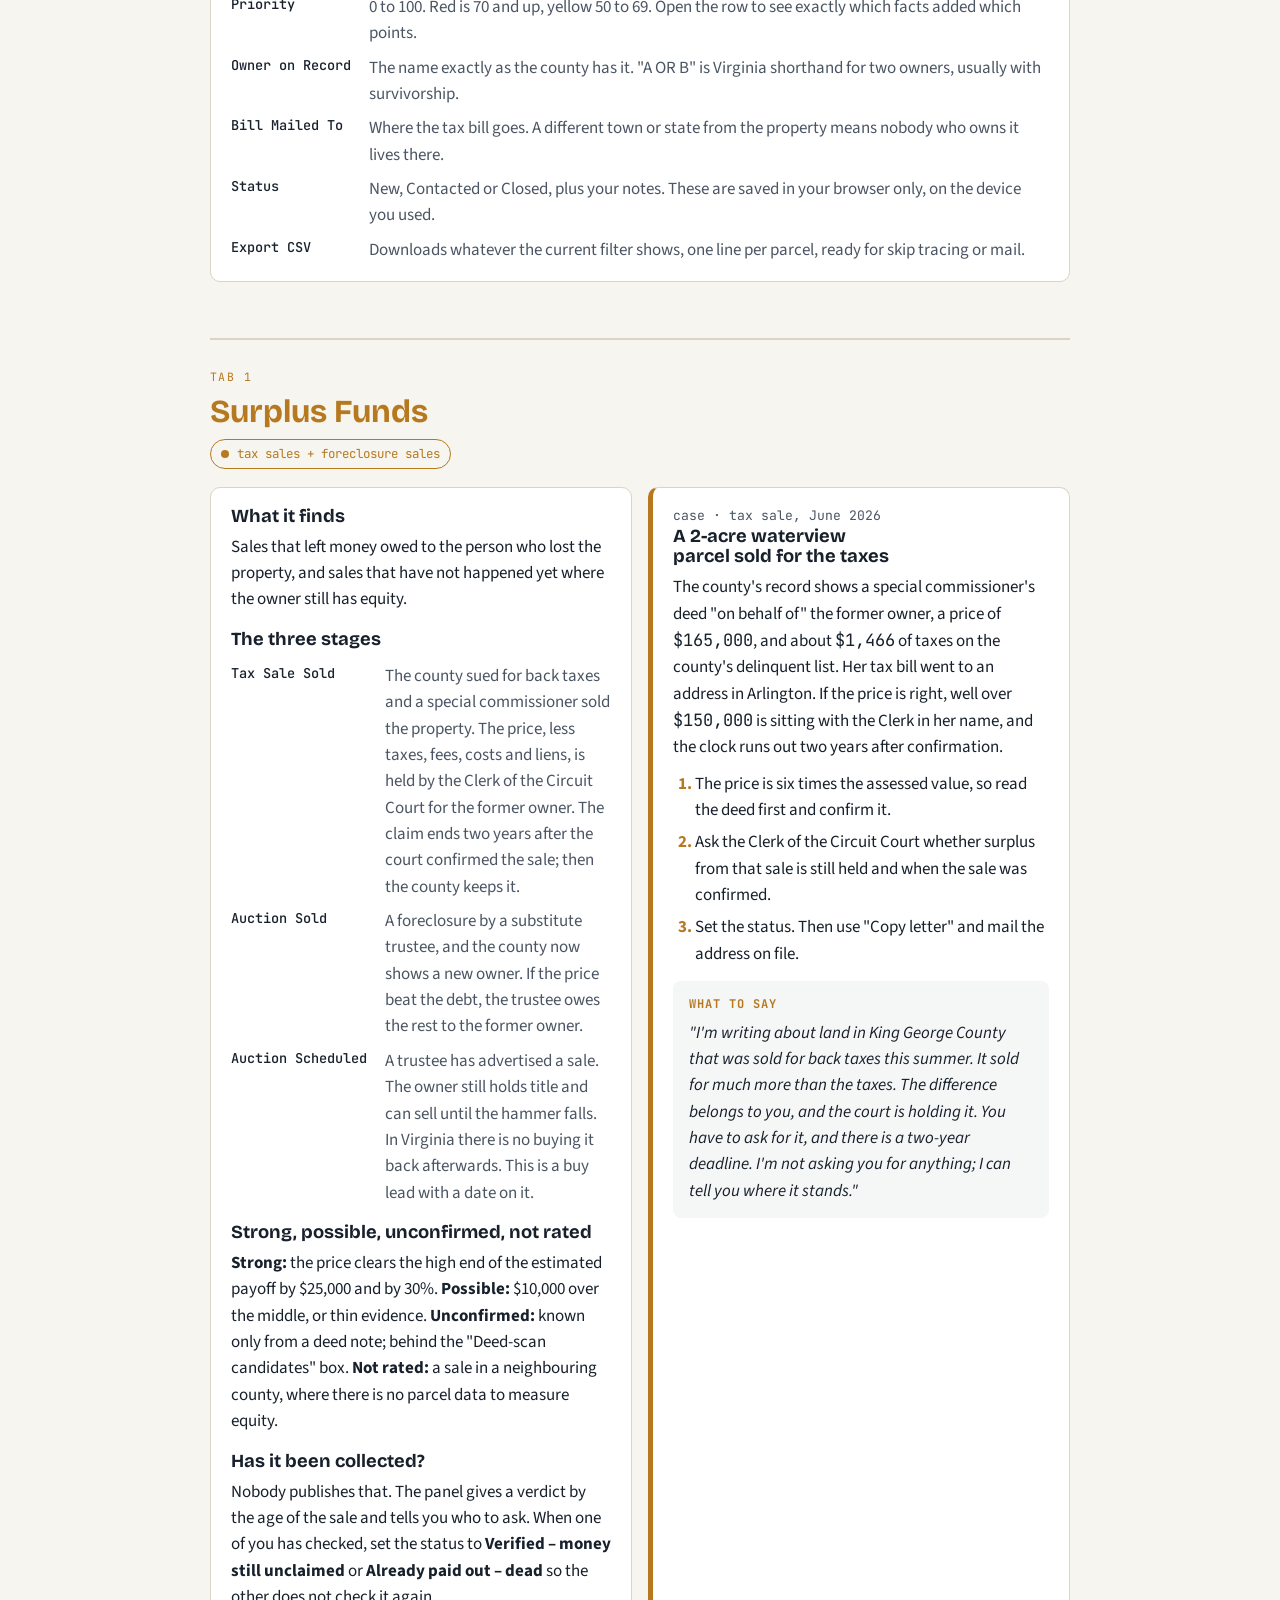
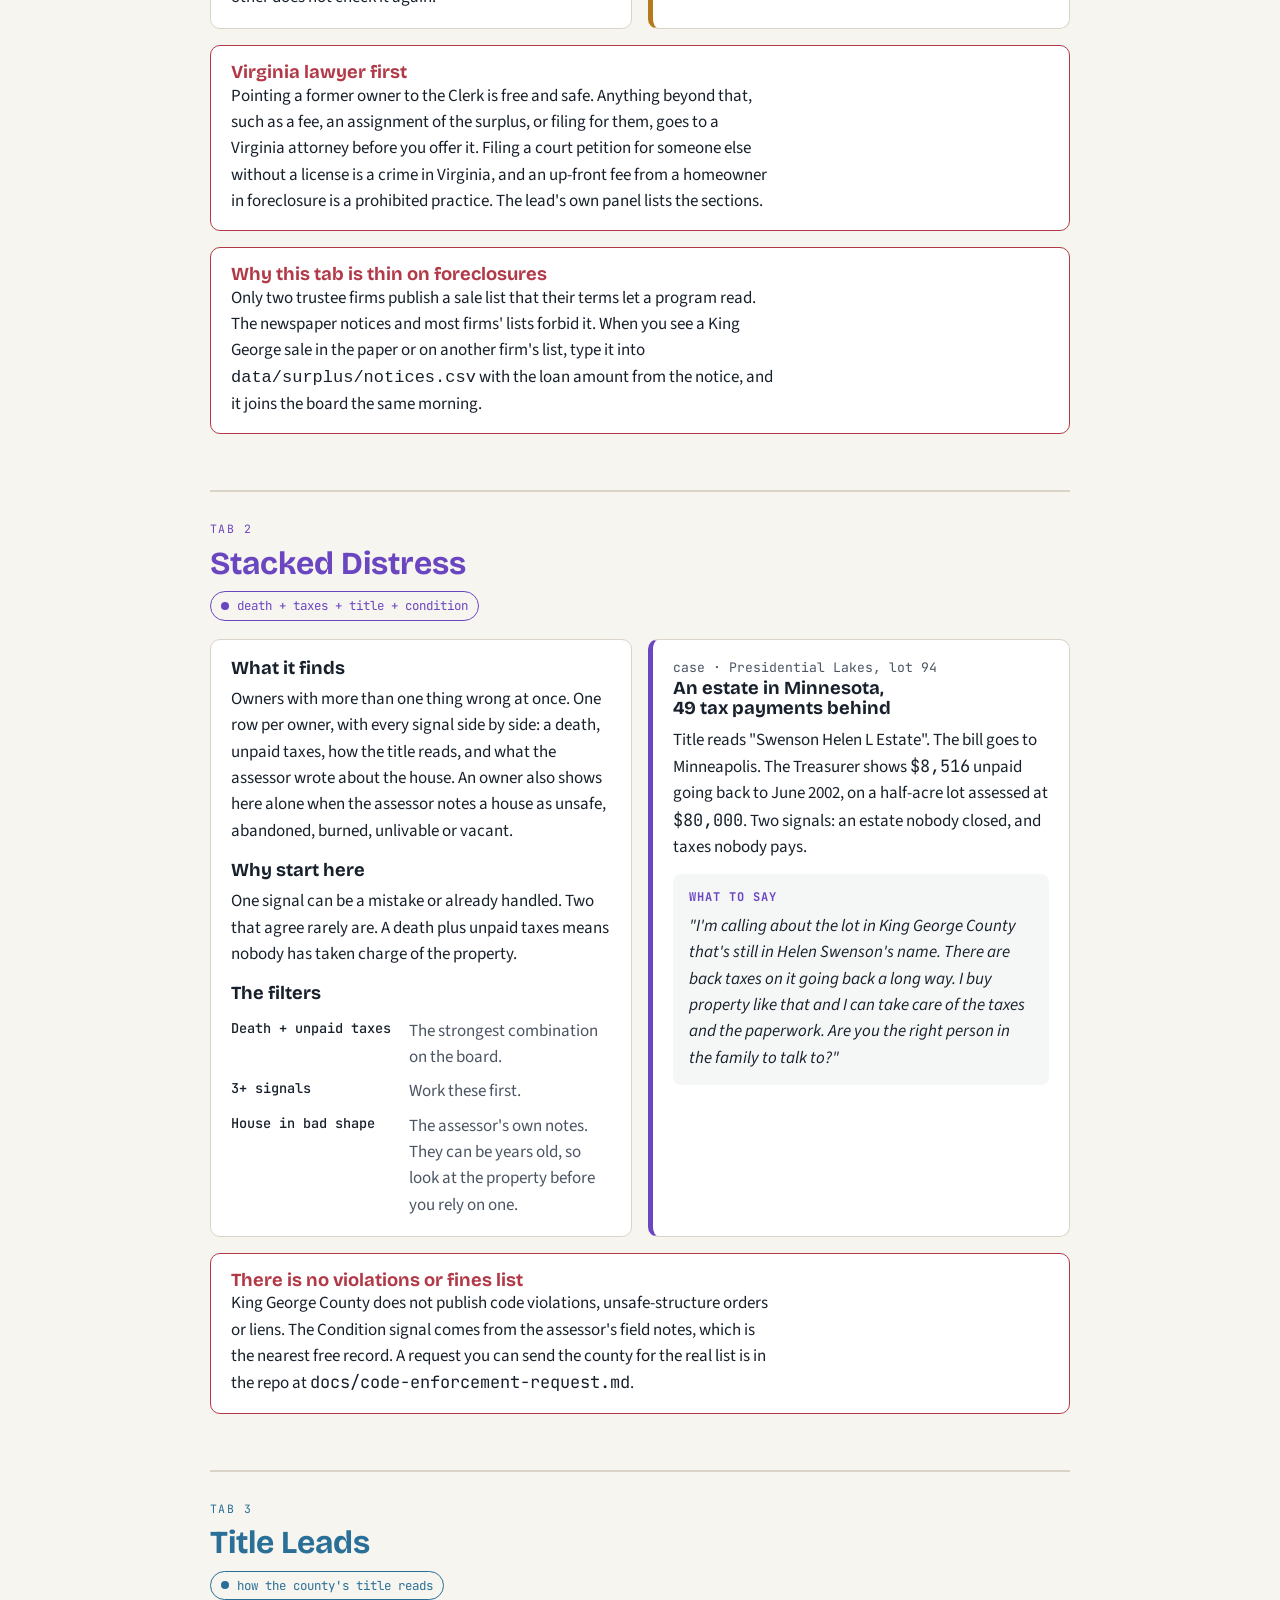
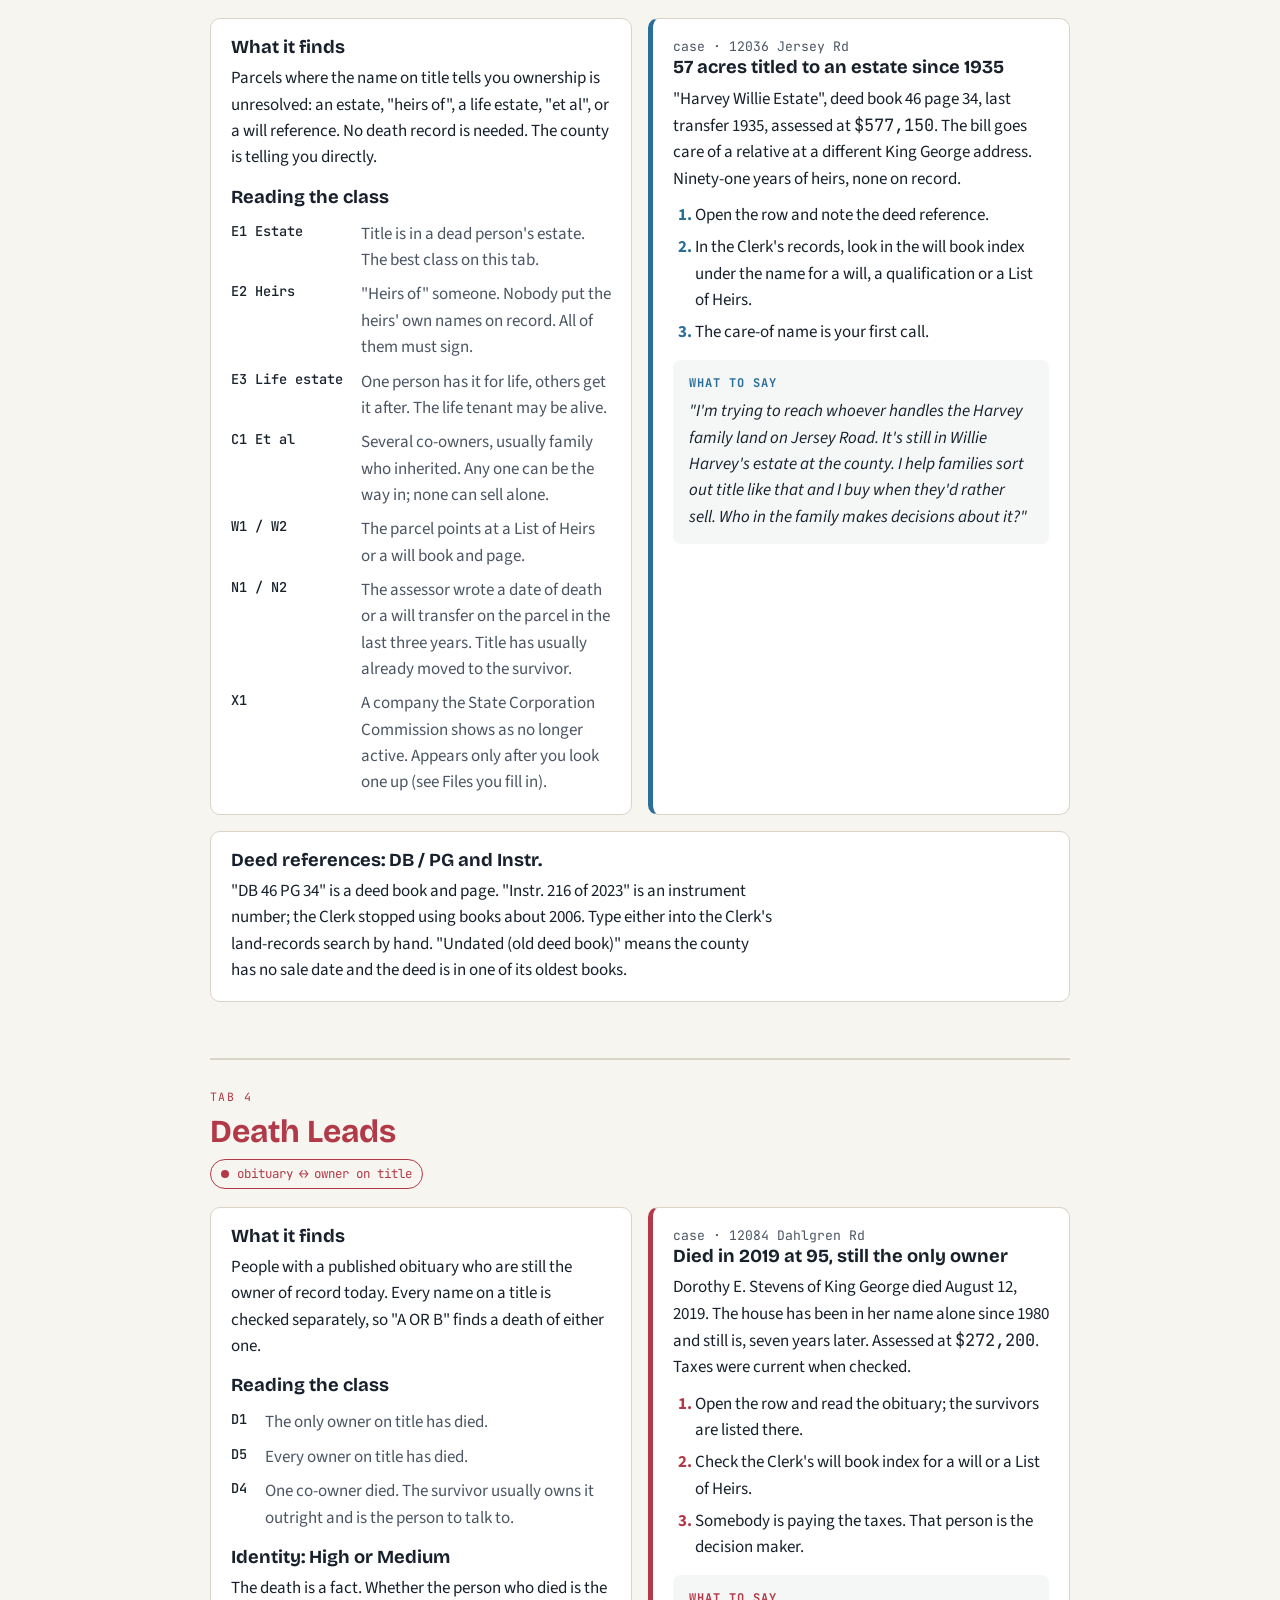
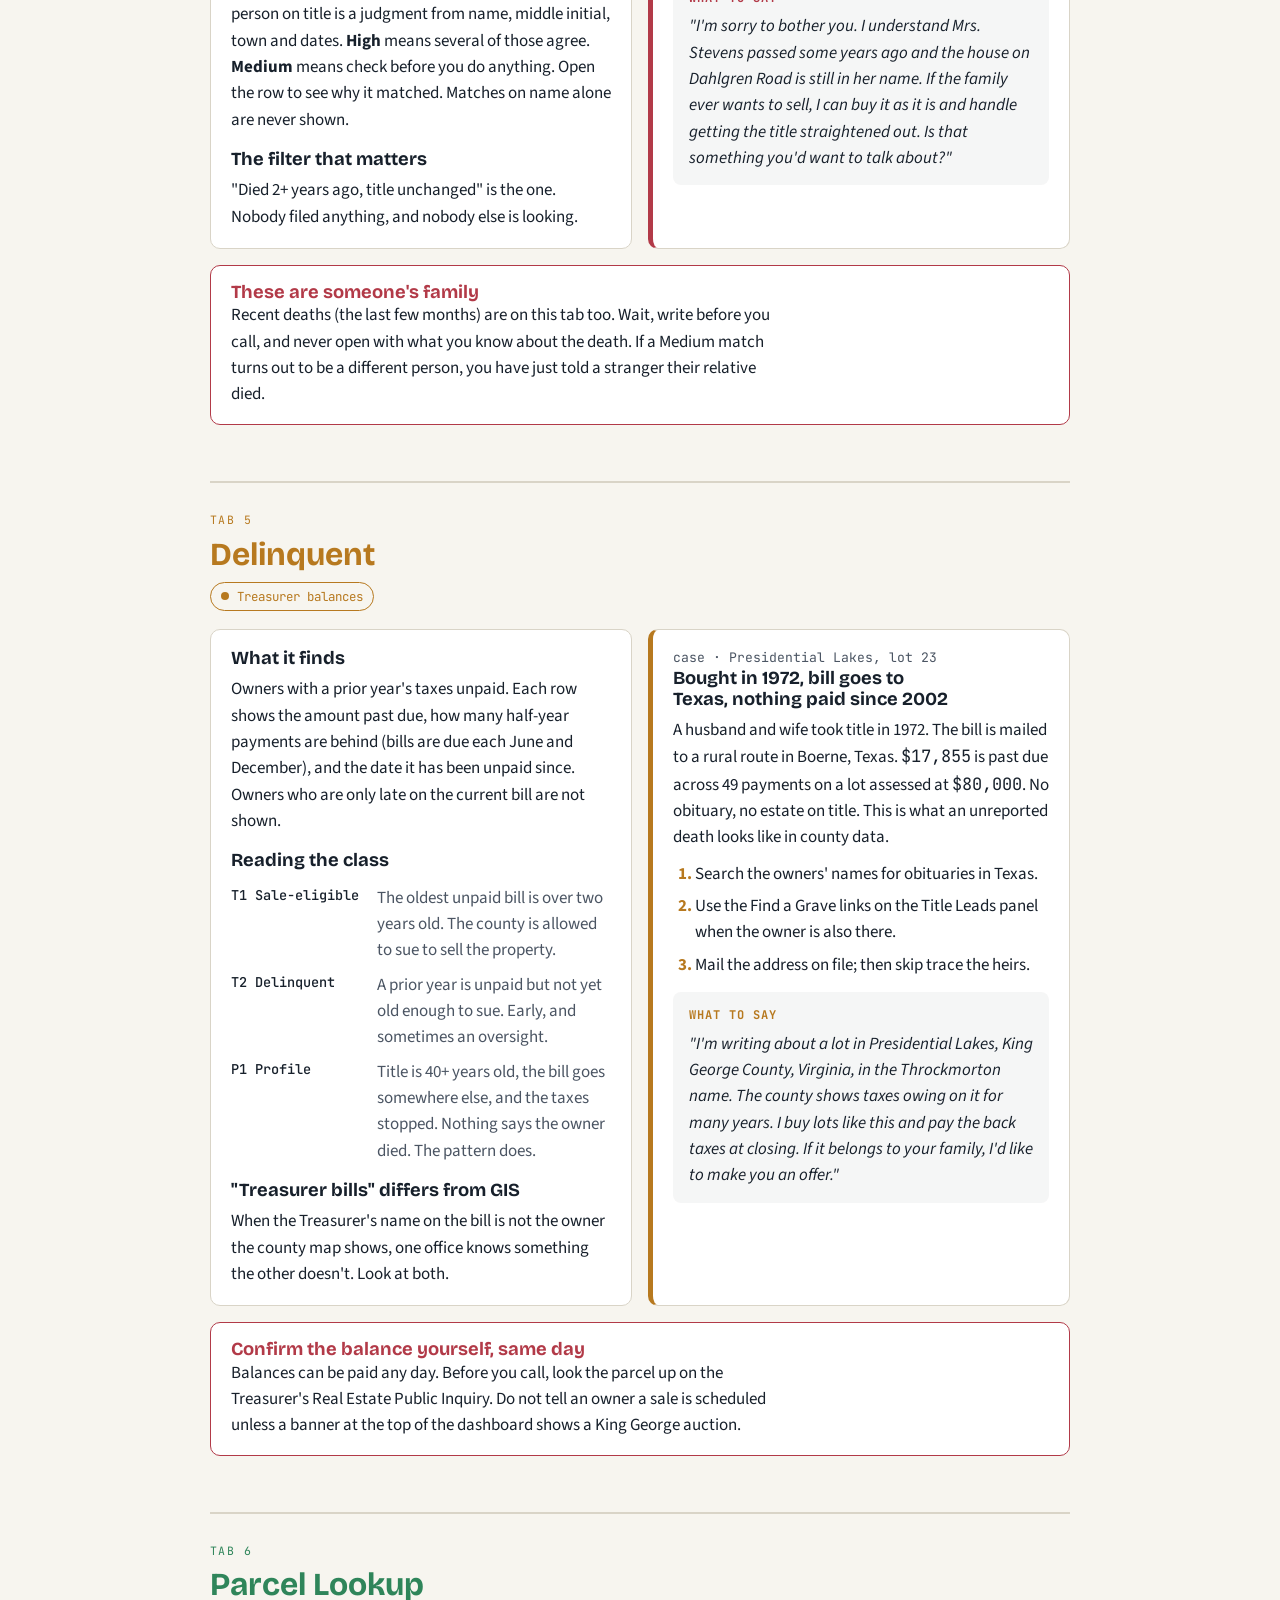
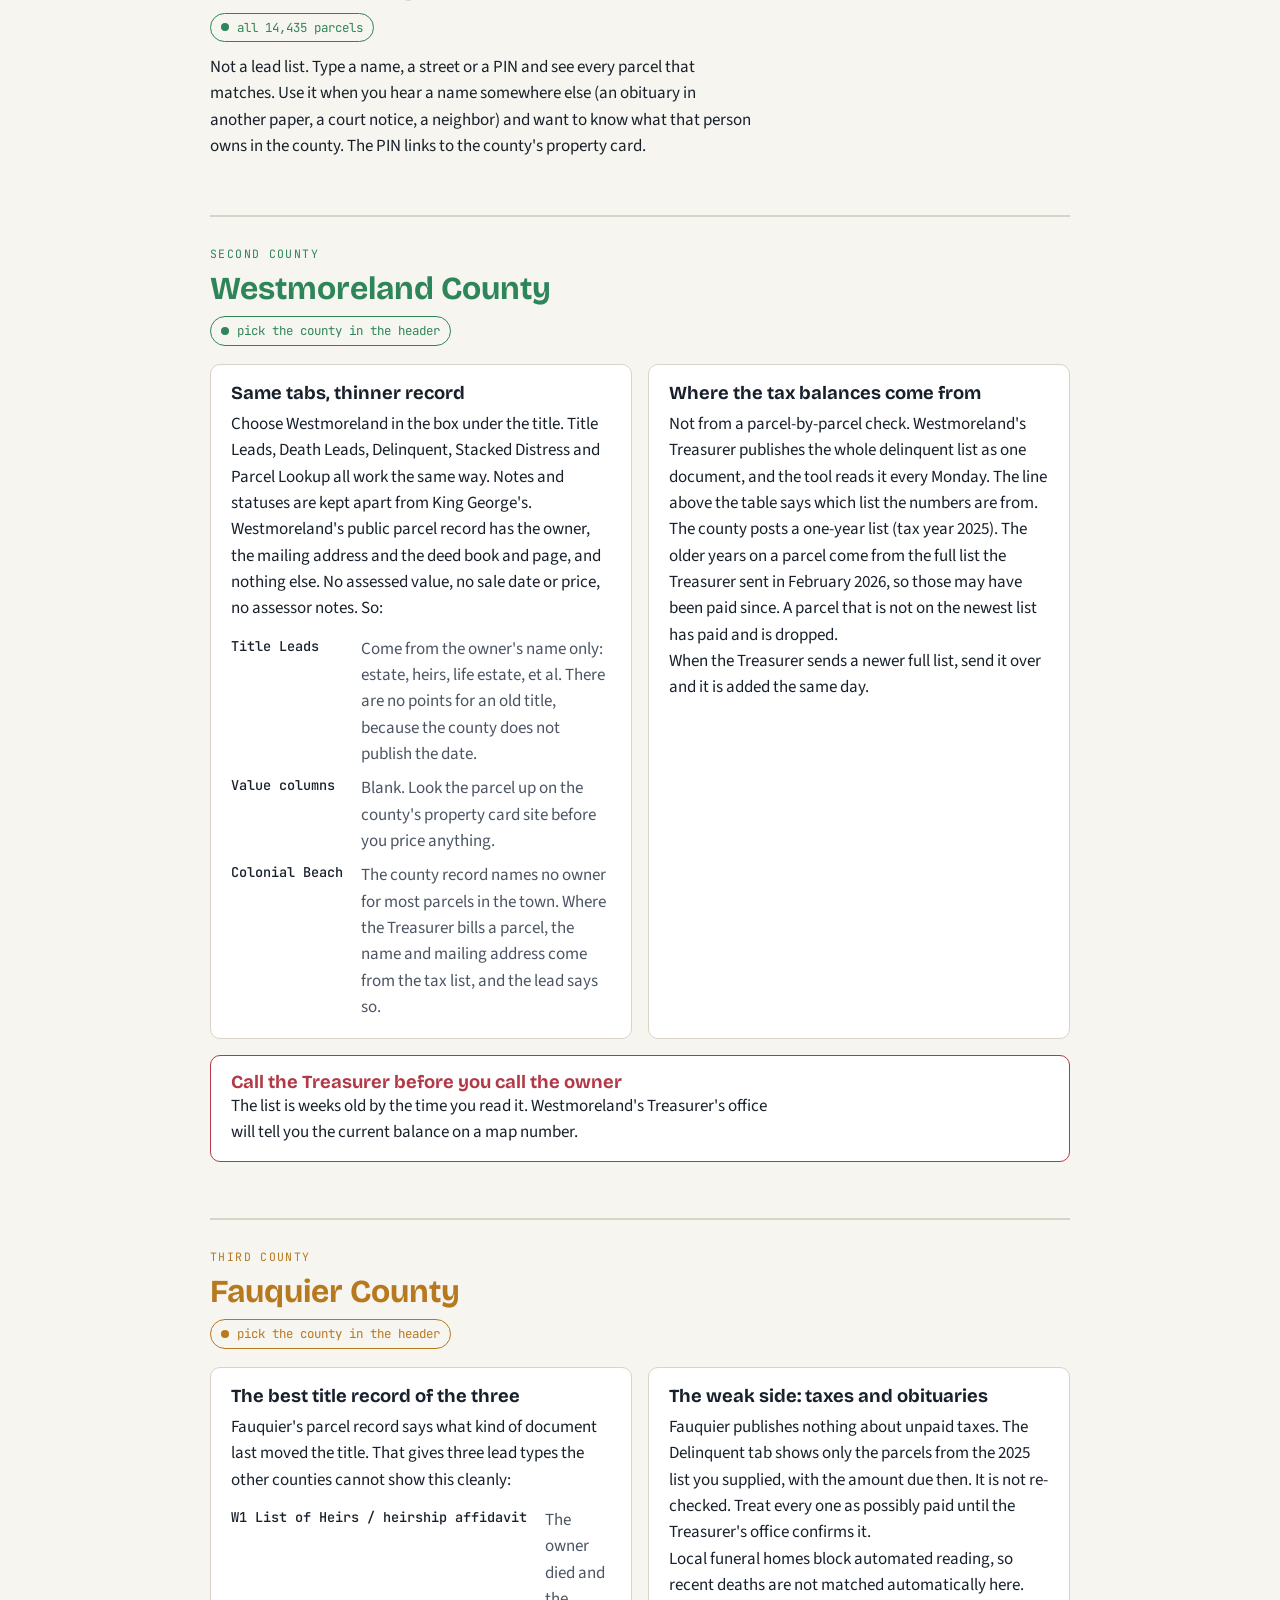
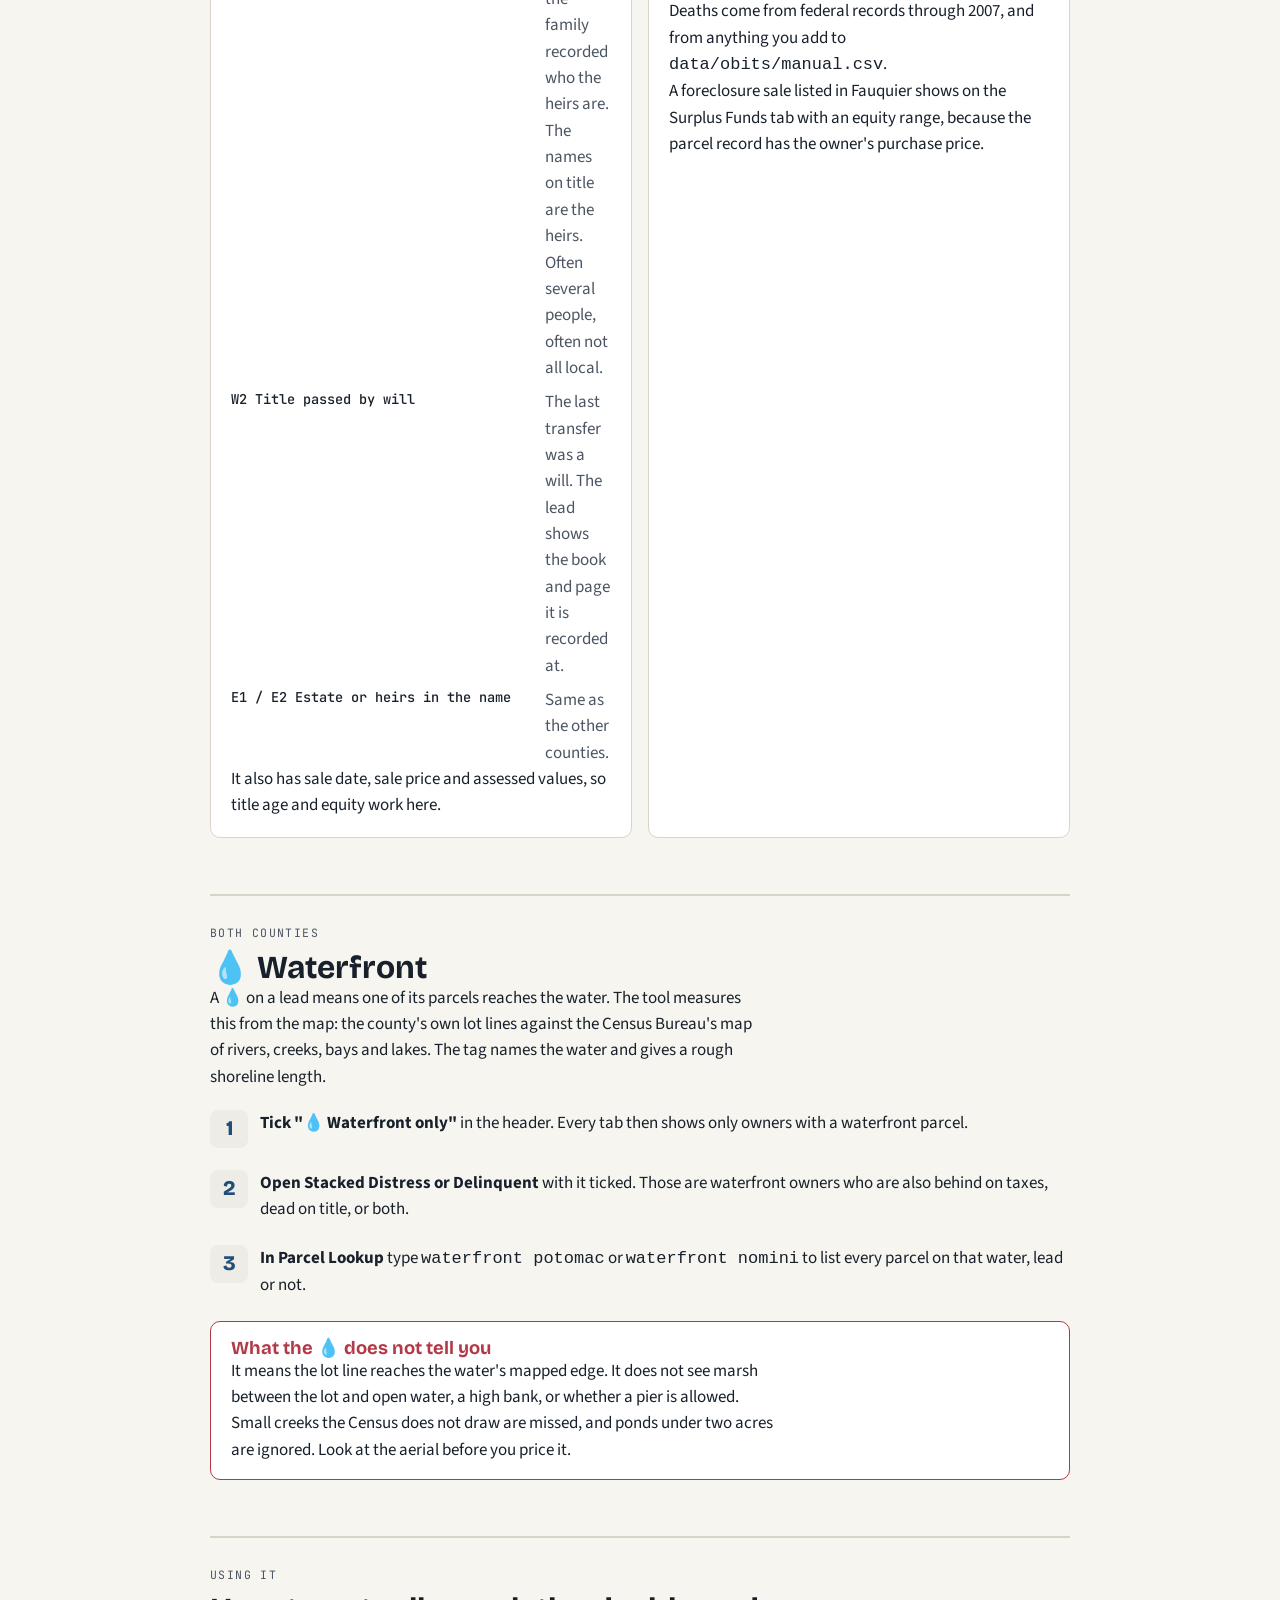
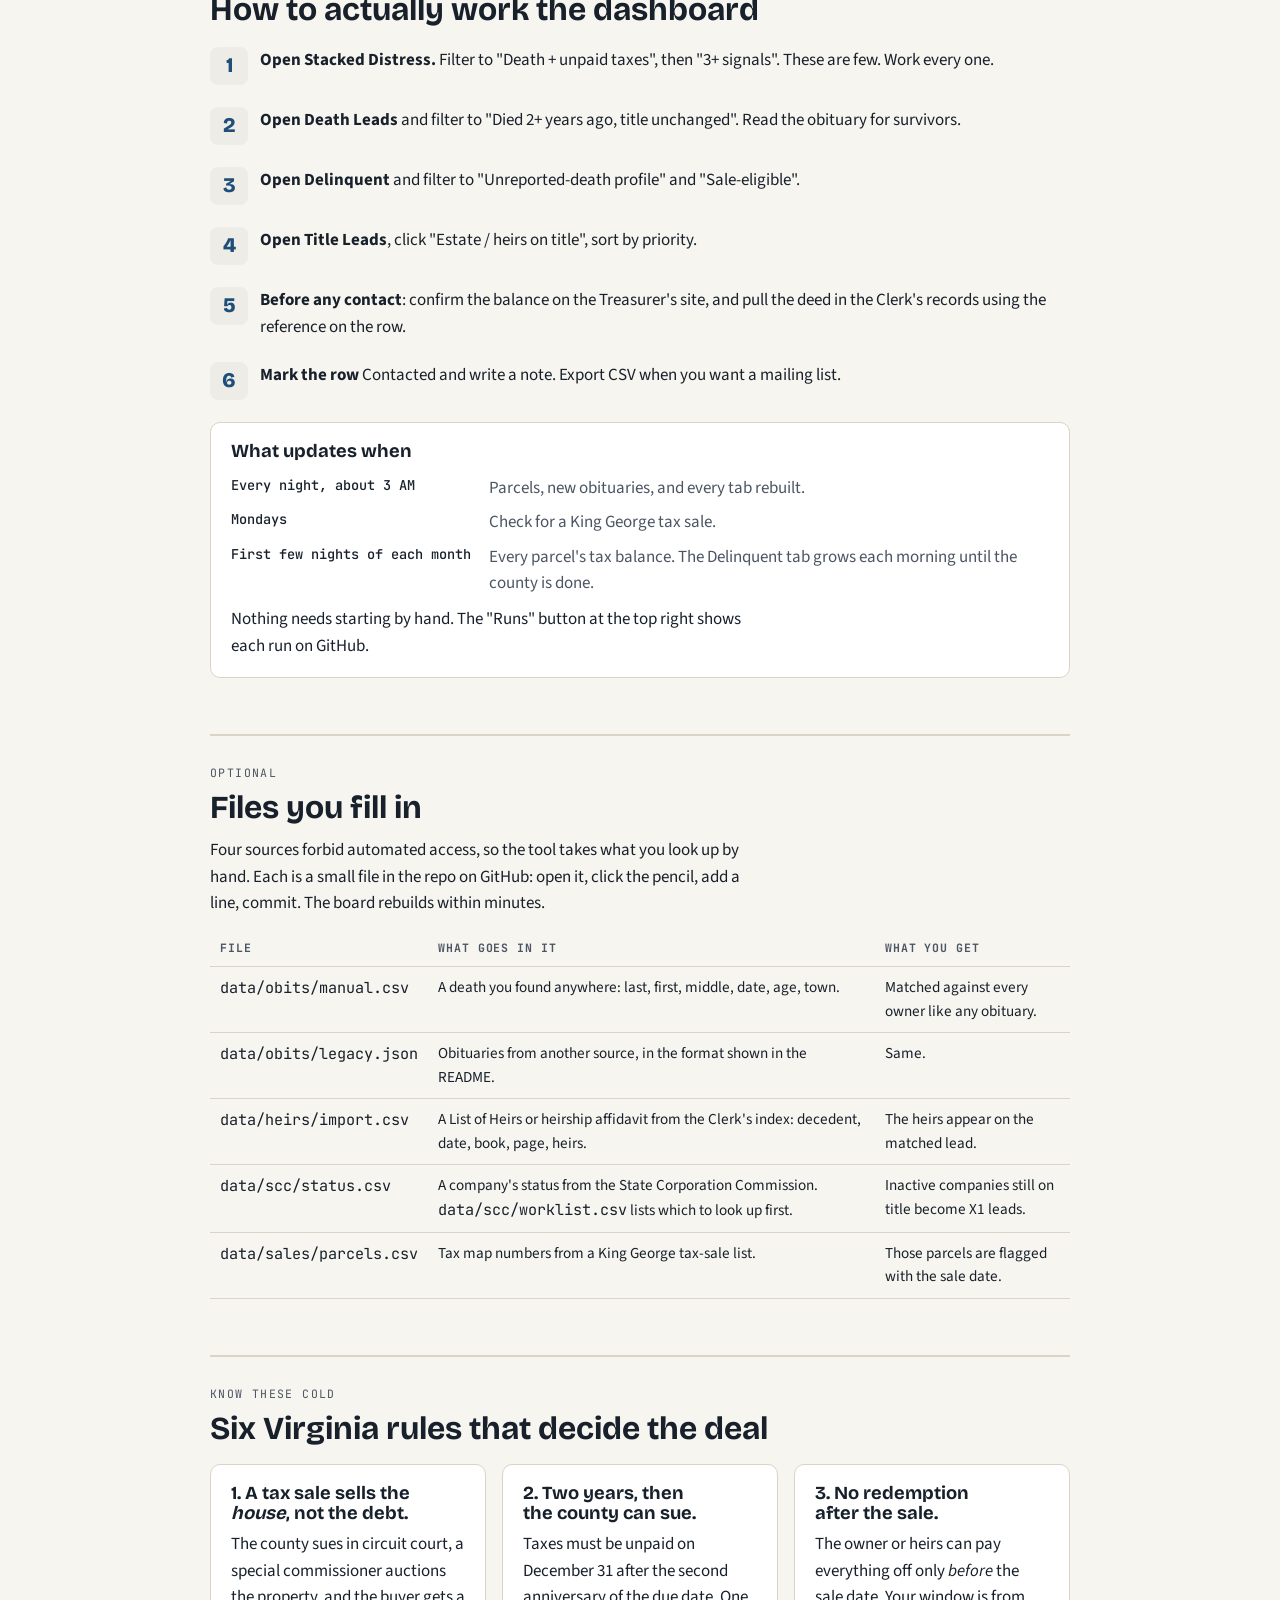
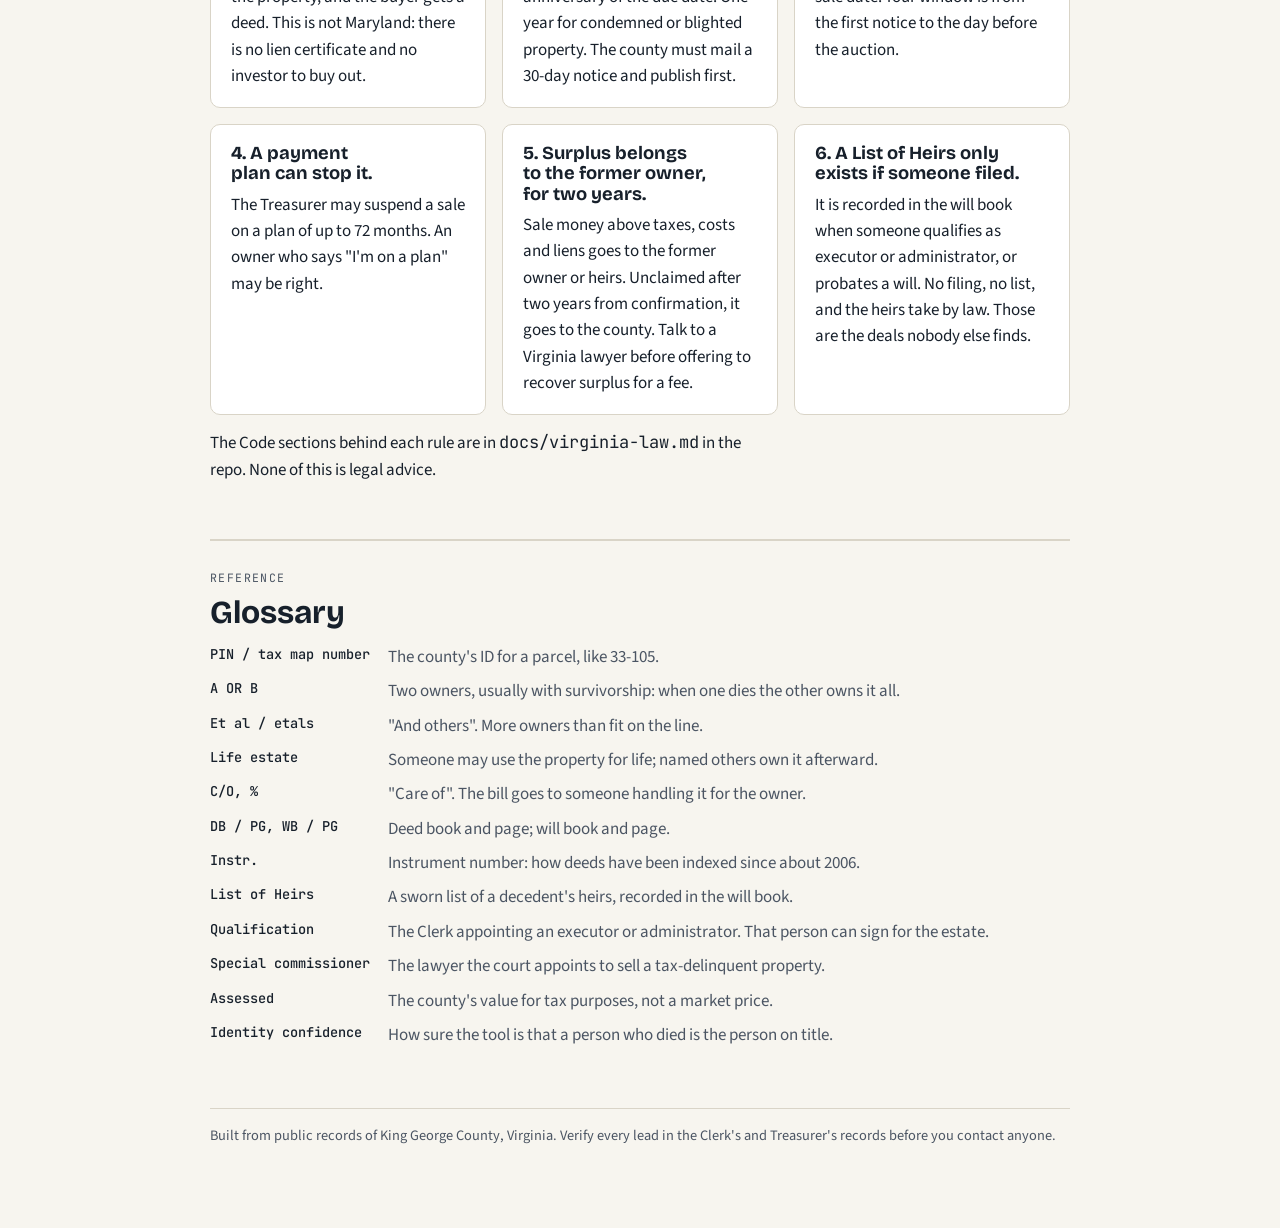
==== commit a9710ae2: "Add Fauquier County as a third county - Parcels from the county's Tax_Parcels_DL layer (owner, co-ow" ====
--- a/guide.html
+++ b/guide.html
@@ -336,6 +336,30 @@
   <div class="warn" style="margin-top:16px"><h3>Call the Treasurer before you call the owner</h3><p>The list is weeks old by the time you read it. Westmoreland's Treasurer's office will tell you the current balance on a map number.</p></div>
 </div>
 
+<div class="section chapter" id="fauquier" style="--c: var(--surplus)">
+  <div class="eyebrow">Third county</div>
+  <h2>Fauquier County</h2>
+  <span class="tab-pill">pick the county in the header</span>
+  <div class="grid2">
+    <div class="box">
+      <h3>The best title record of the three</h3>
+      <p>Fauquier's parcel record says what kind of document last moved the title. That gives three lead types the other counties cannot show this cleanly:</p>
+      <dl>
+        <dt>W1 List of Heirs / heirship affidavit</dt><dd>The owner died and the family recorded who the heirs are. The names on title are the heirs. Often several people, often not all local.</dd>
+        <dt>W2 Title passed by will</dt><dd>The last transfer was a will. The lead shows the book and page it is recorded at.</dd>
+        <dt>E1 / E2 Estate or heirs in the name</dt><dd>Same as the other counties.</dd>
+      </dl>
+      <p>It also has sale date, sale price and assessed values, so title age and equity work here.</p>
+    </div>
+    <div class="box">
+      <h3>The weak side: taxes and obituaries</h3>
+      <p>Fauquier publishes nothing about unpaid taxes. The Delinquent tab shows only the parcels from the 2025 list you supplied, with the amount due then. It is not re-checked. Treat every one as possibly paid until the Treasurer's office confirms it.</p>
+      <p>Local funeral homes block automated reading, so recent deaths are not matched automatically here. Deaths come from federal records through 2007, and from anything you add to <code>data/obits/manual.csv</code>.</p>
+      <p>A foreclosure sale listed in Fauquier shows on the Surplus Funds tab with an equity range, because the parcel record has the owner's purchase price.</p>
+    </div>
+  </div>
+</div>
+
 <div class="section" id="waterfront">
   <div class="eyebrow">Both counties</div>
   <h2>💧 Waterfront</h2>
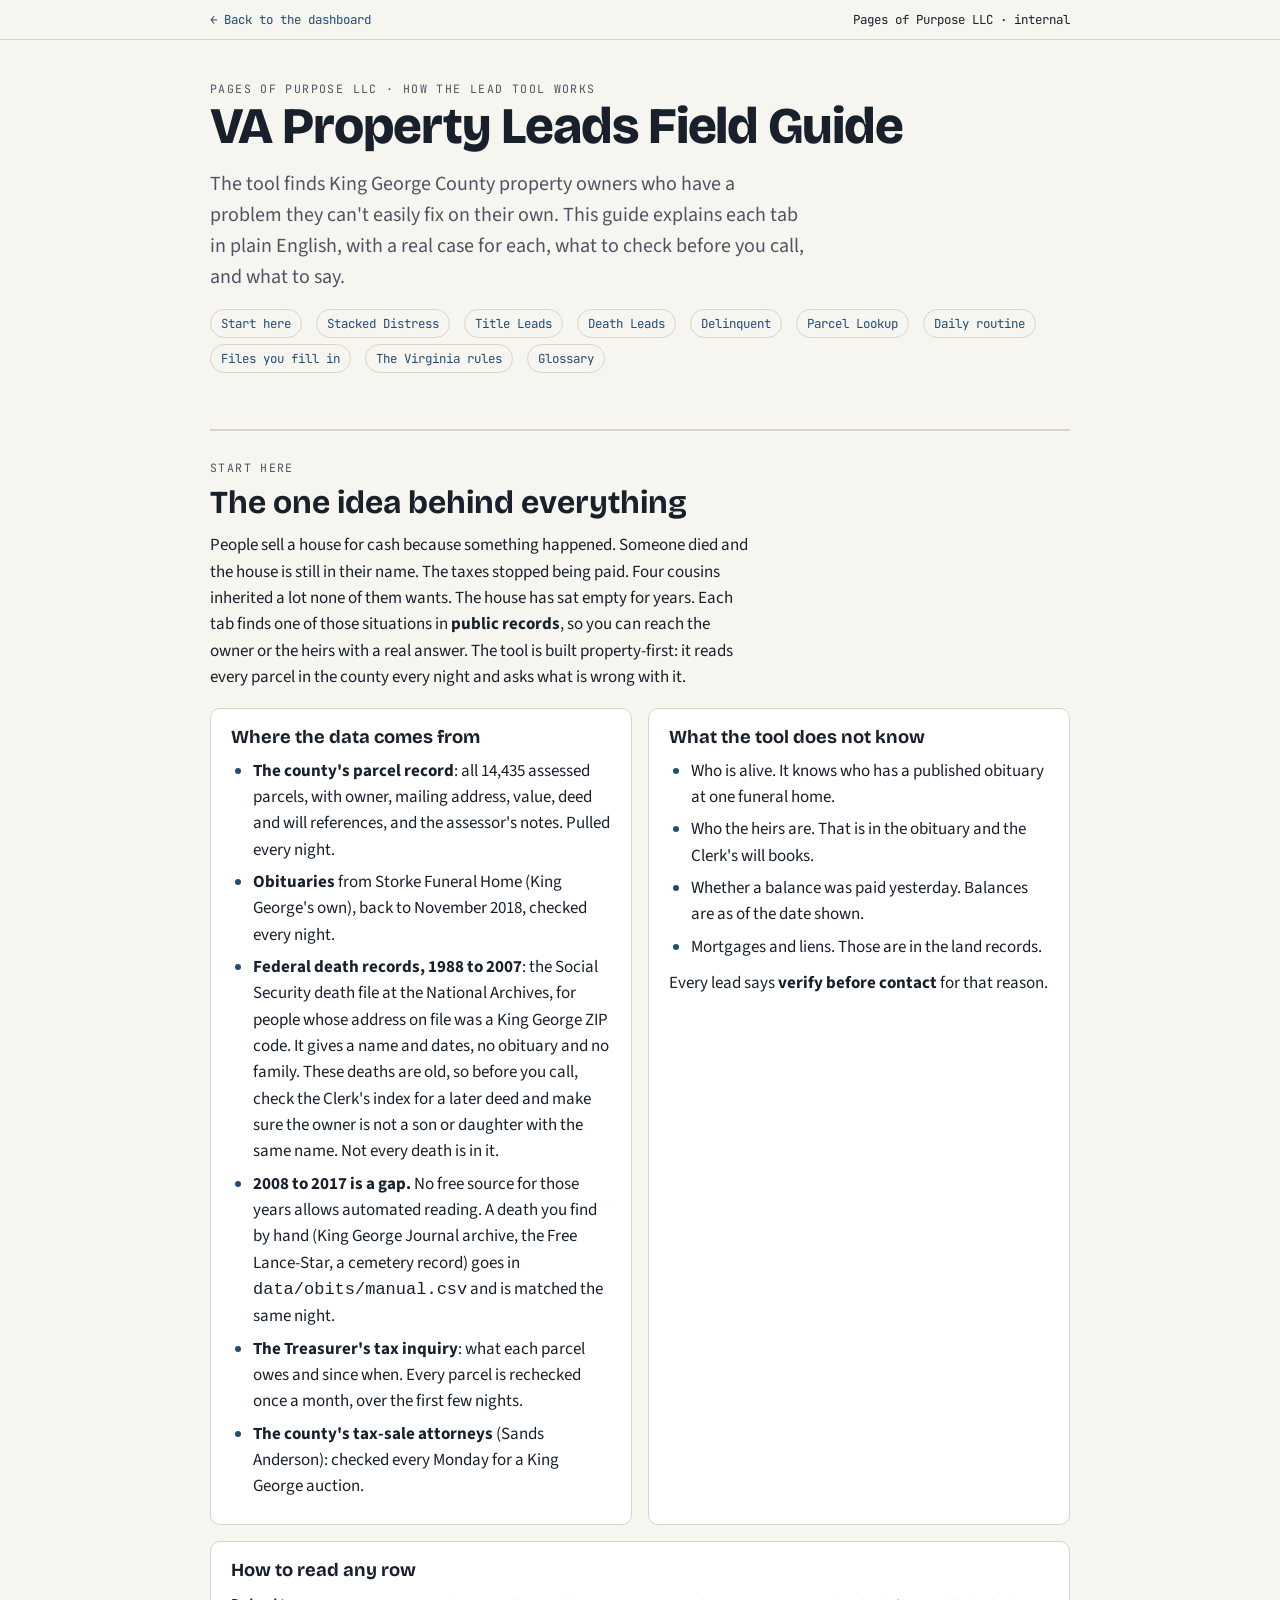
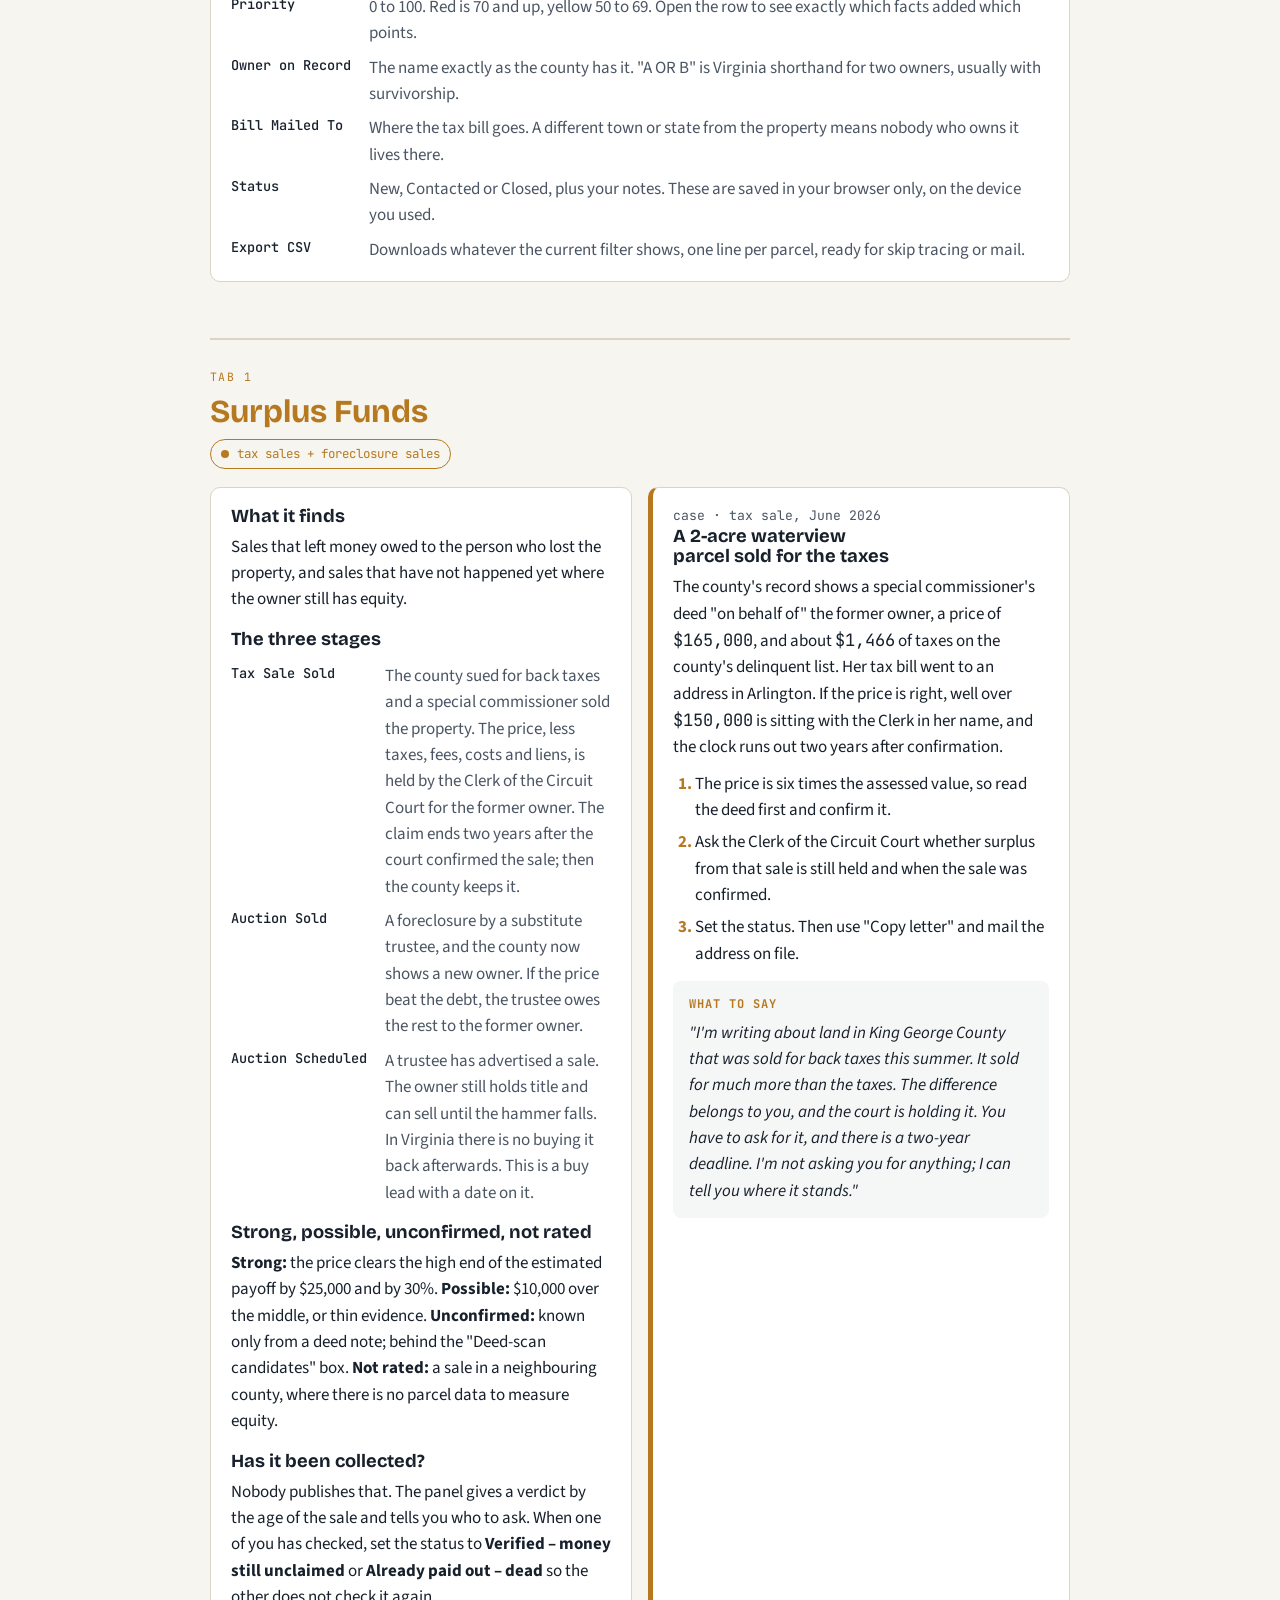
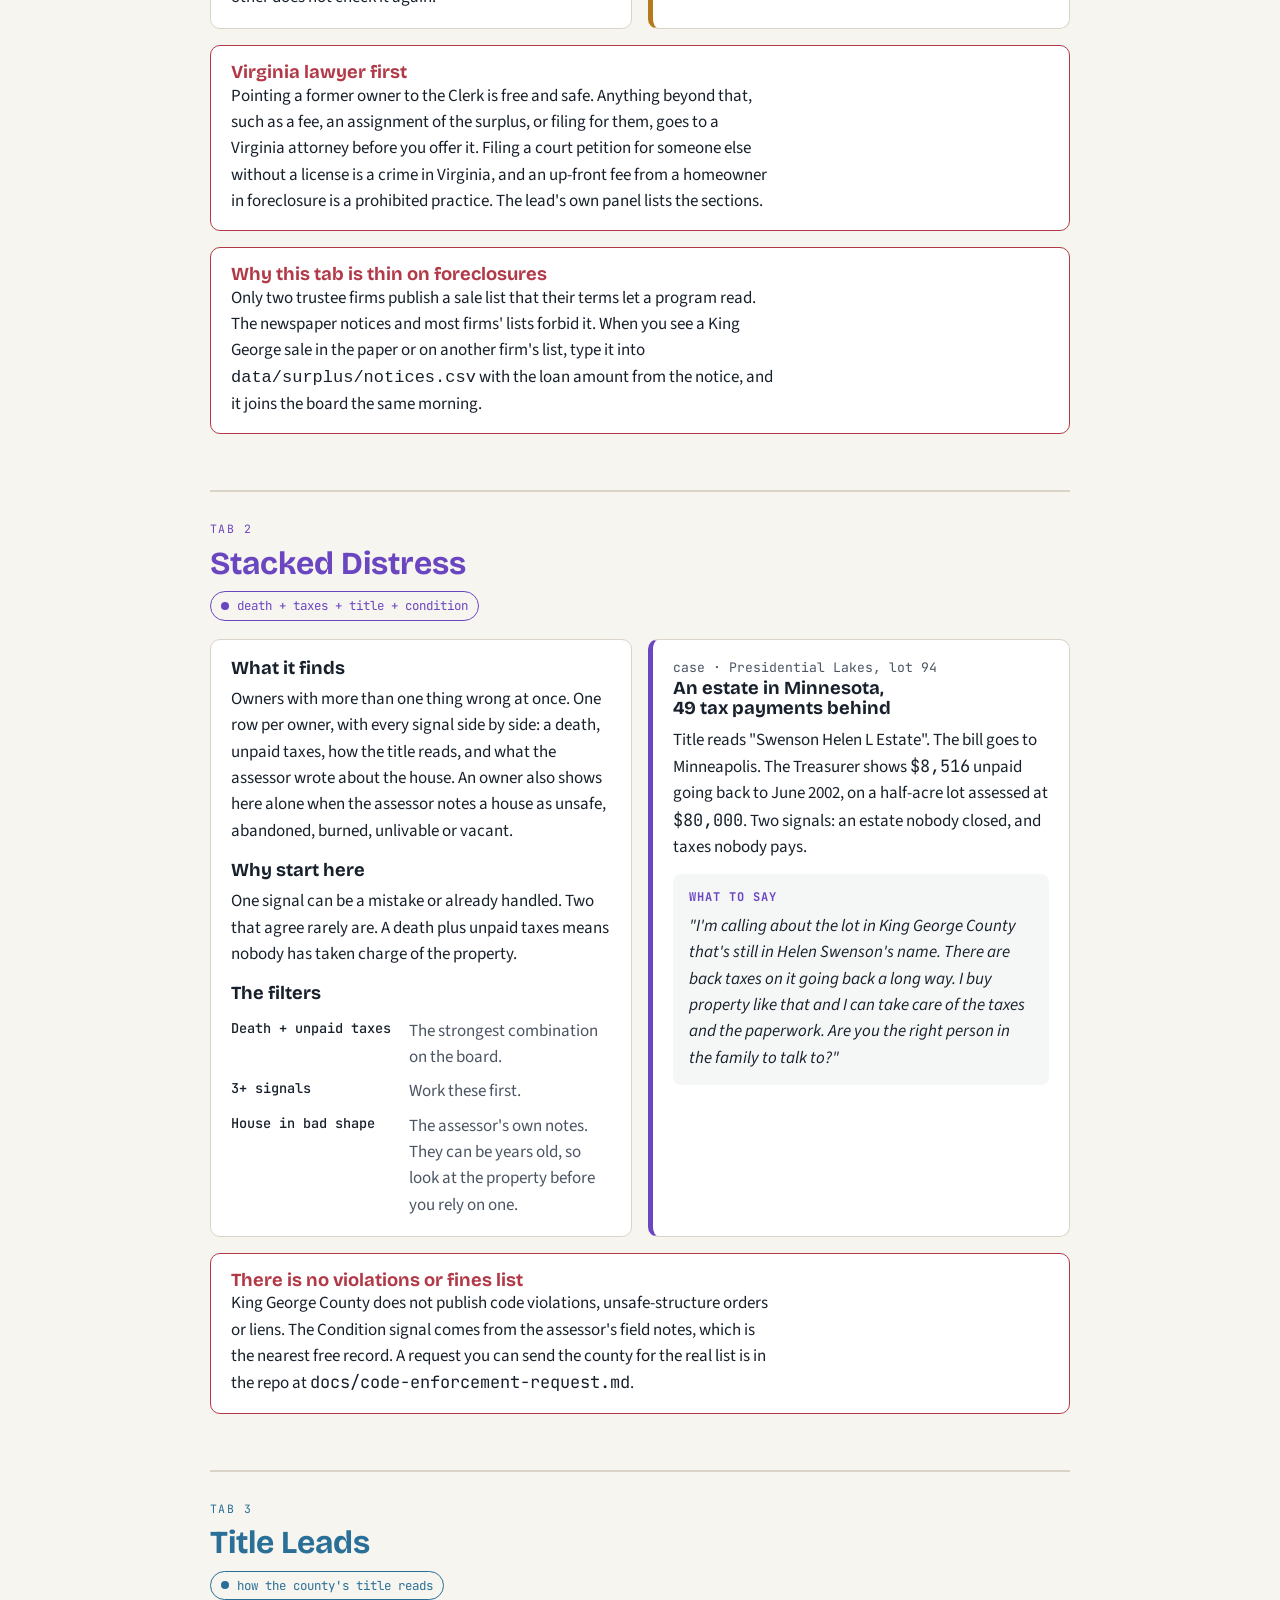
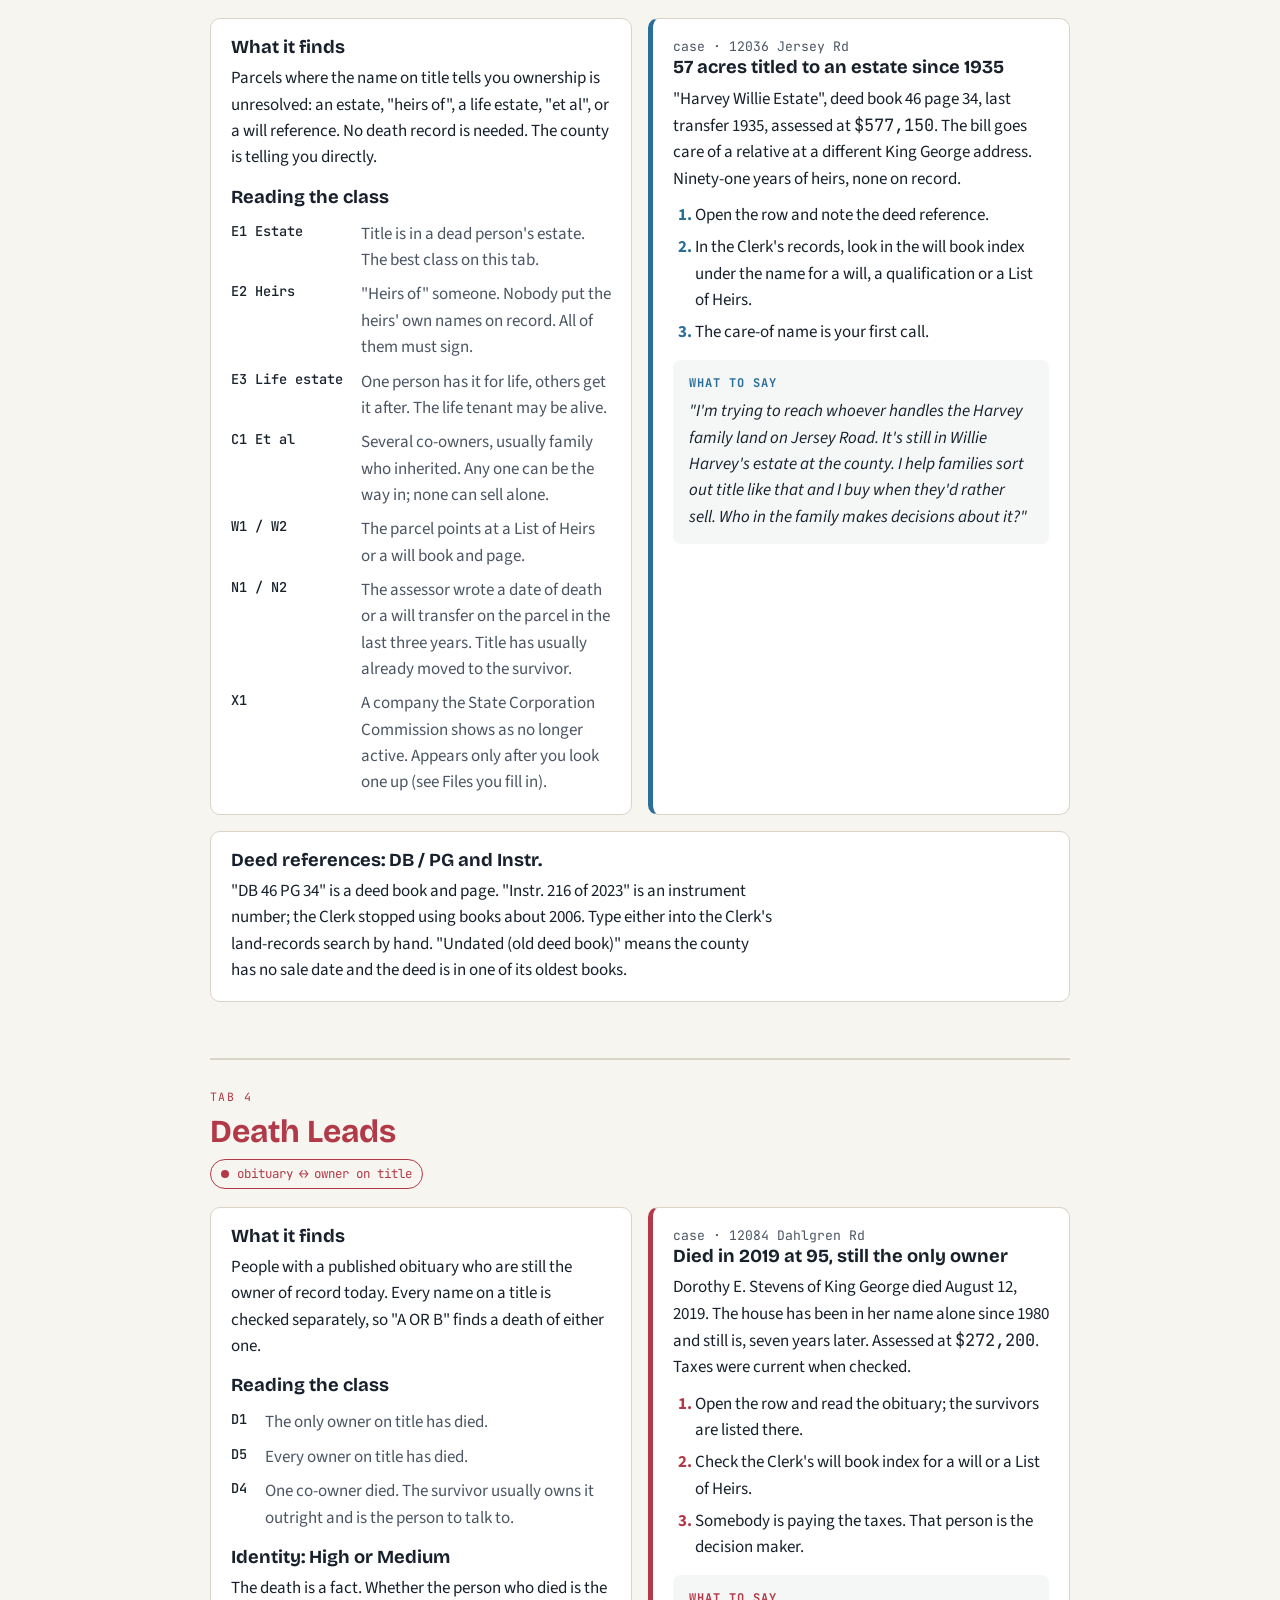
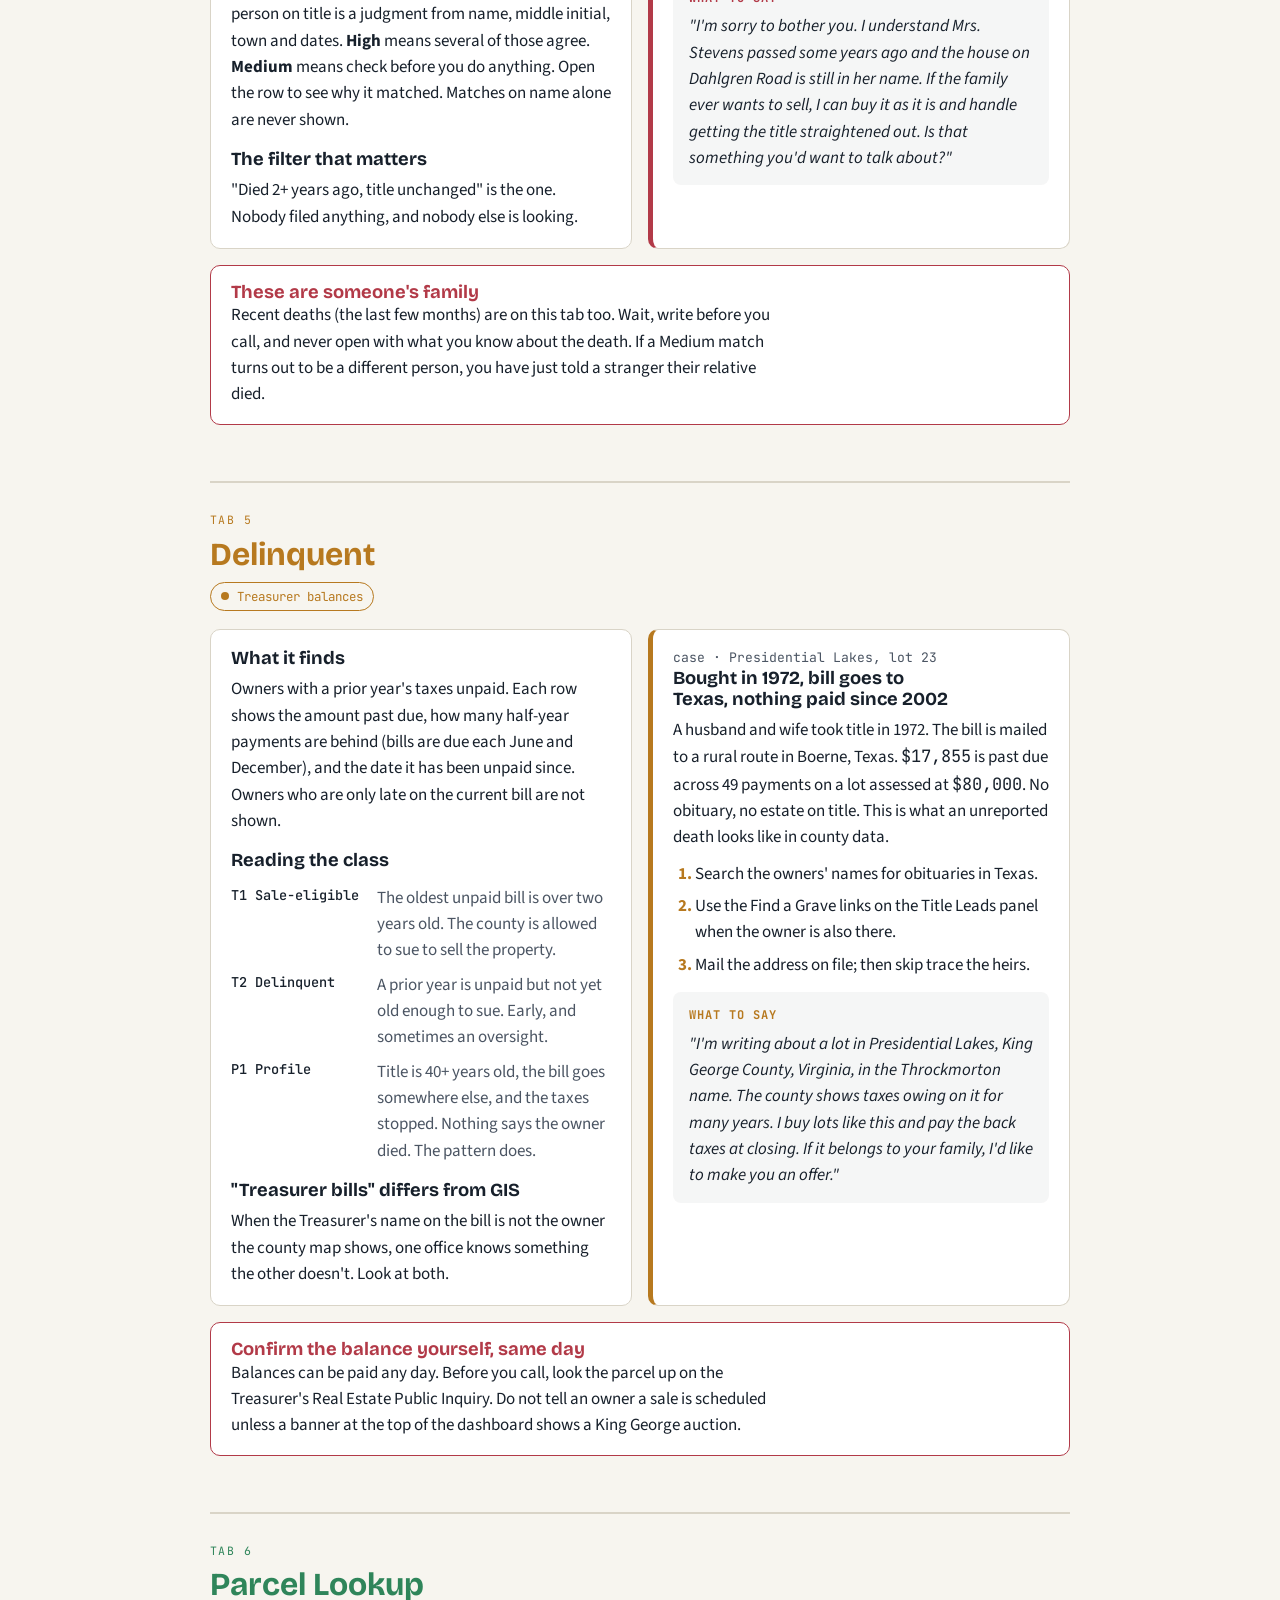
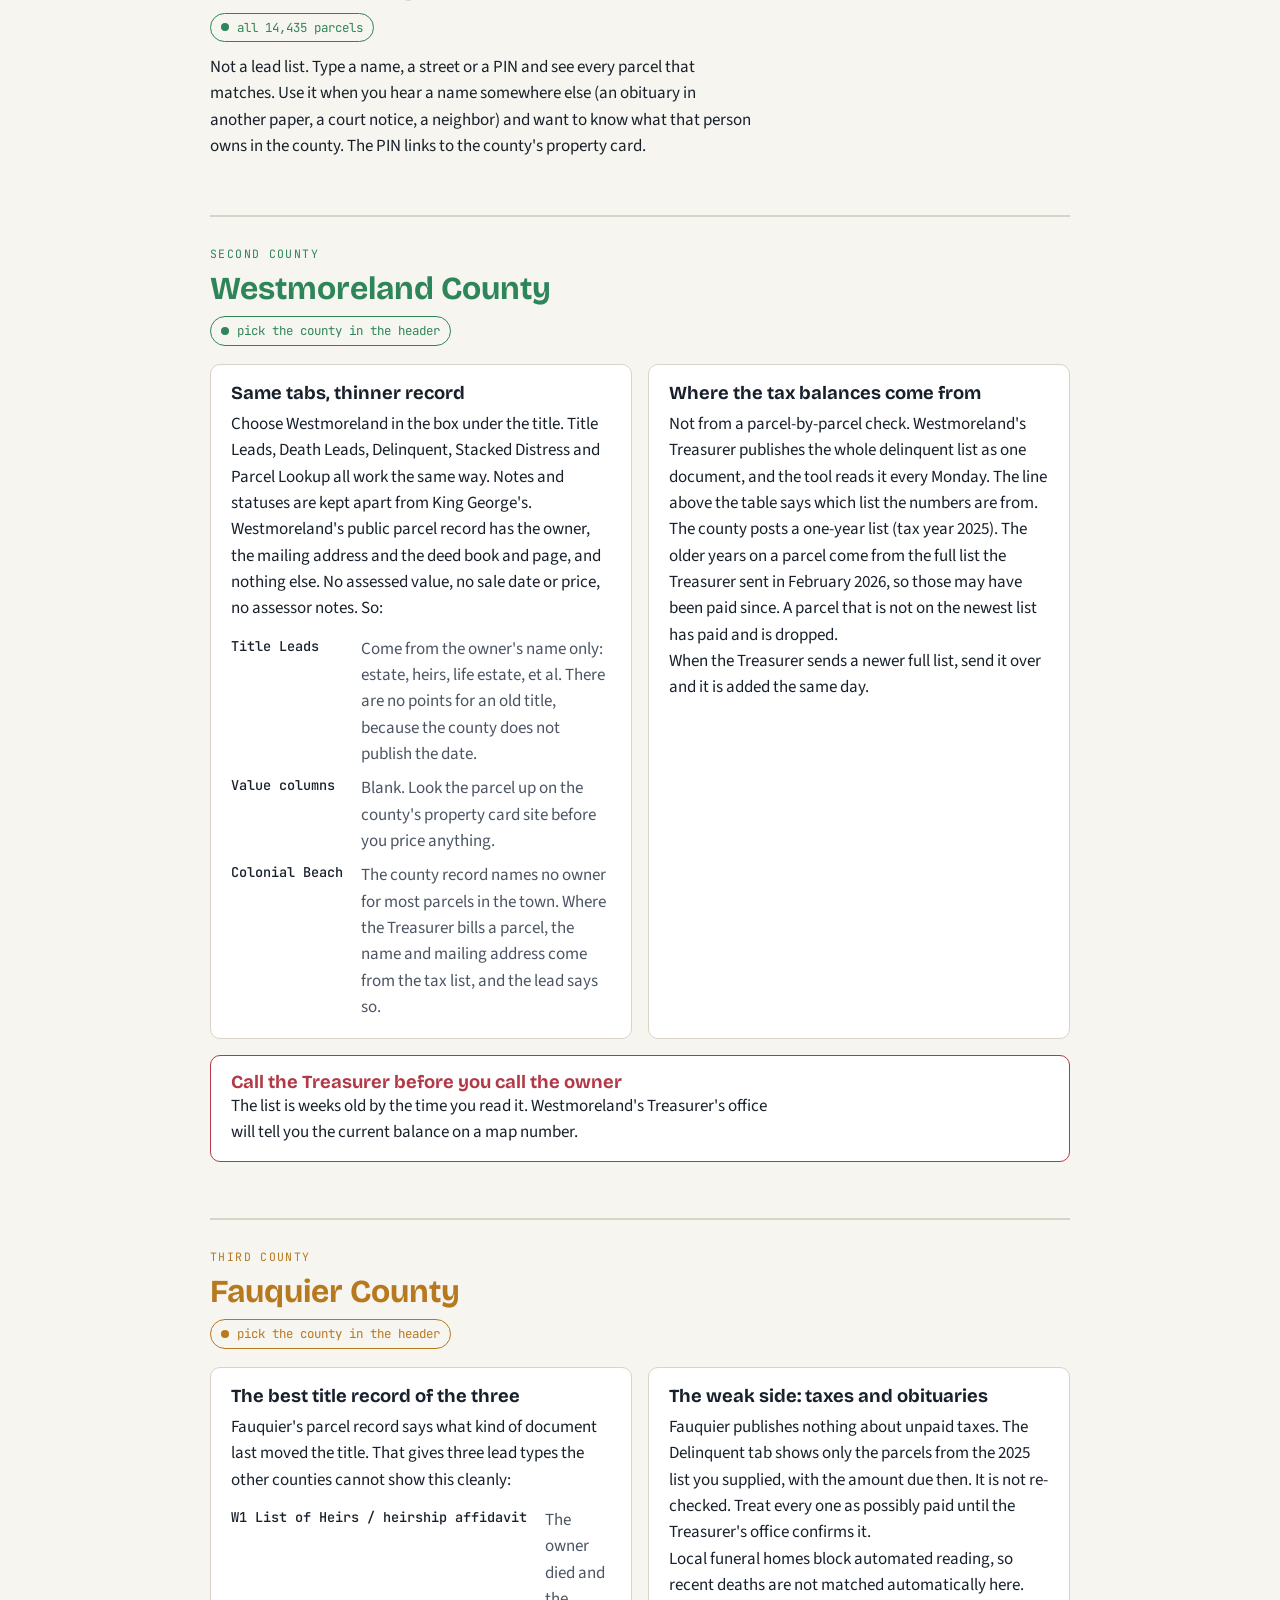
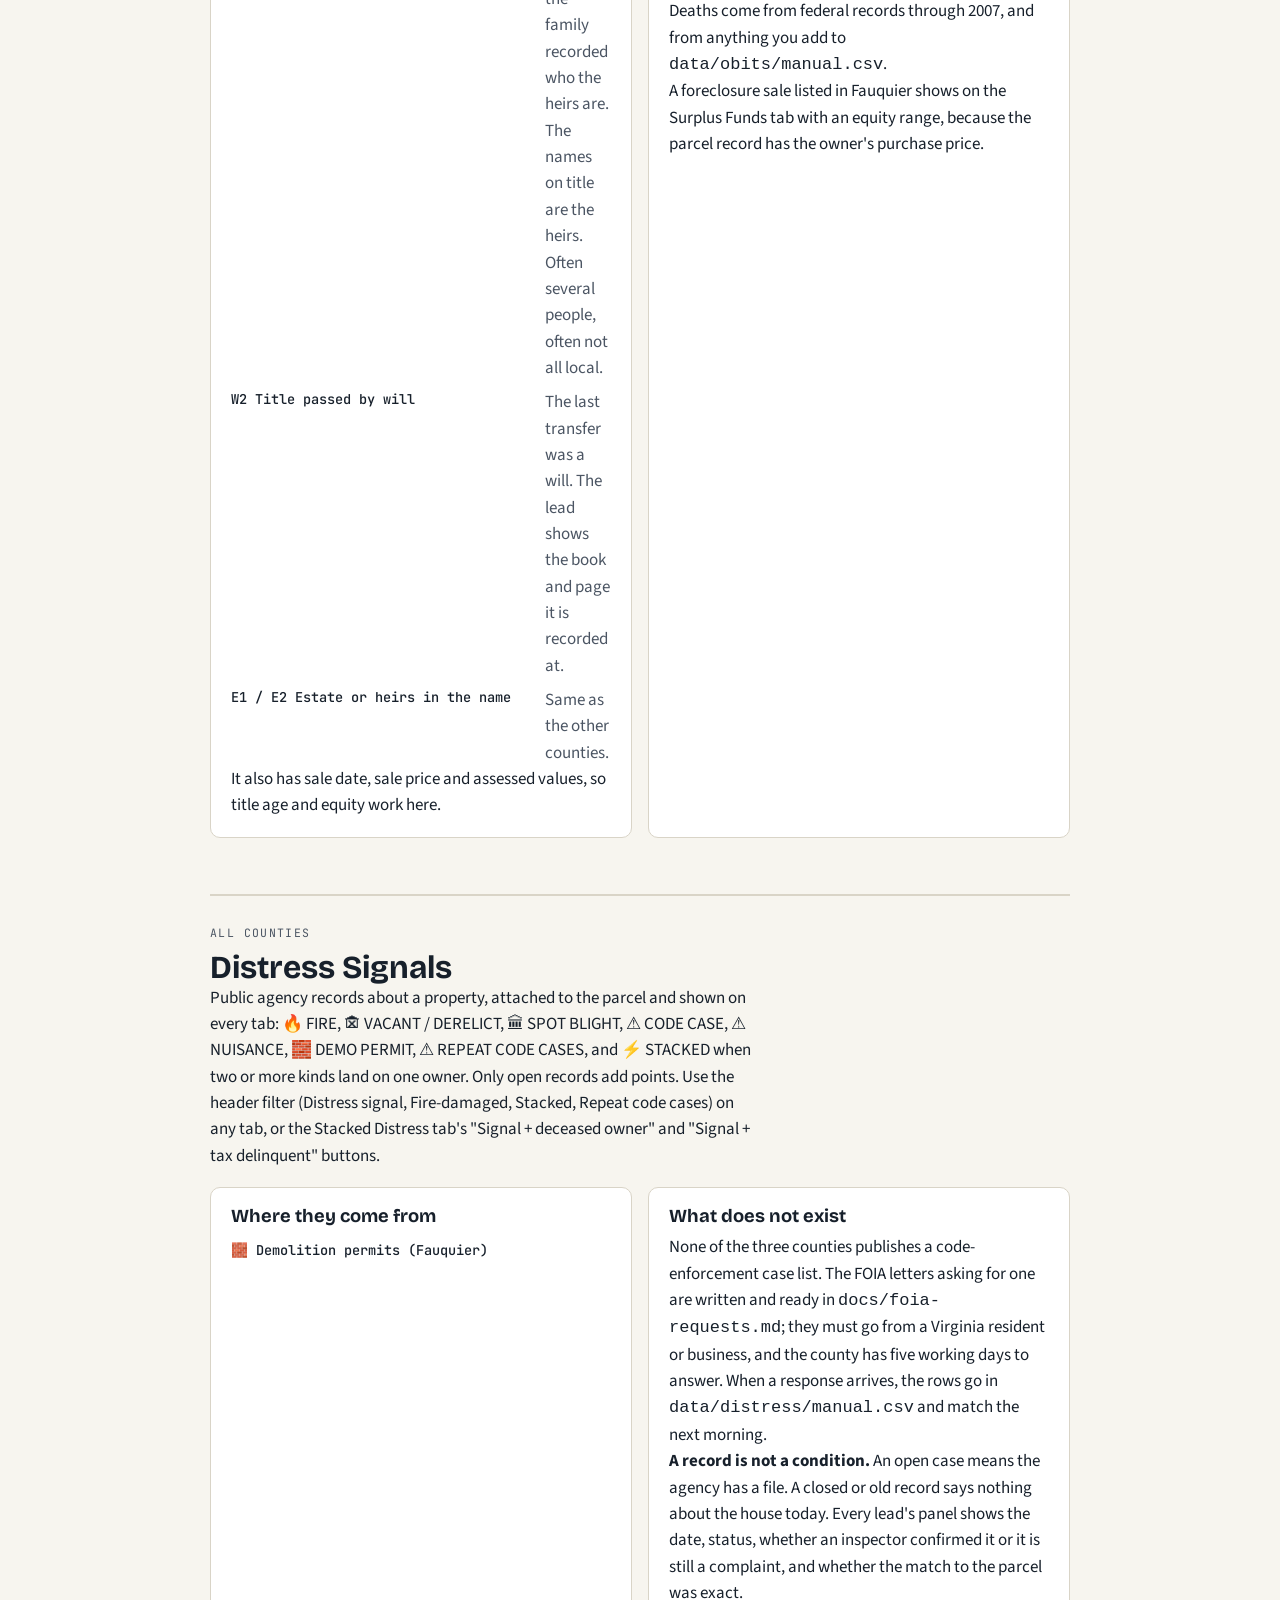
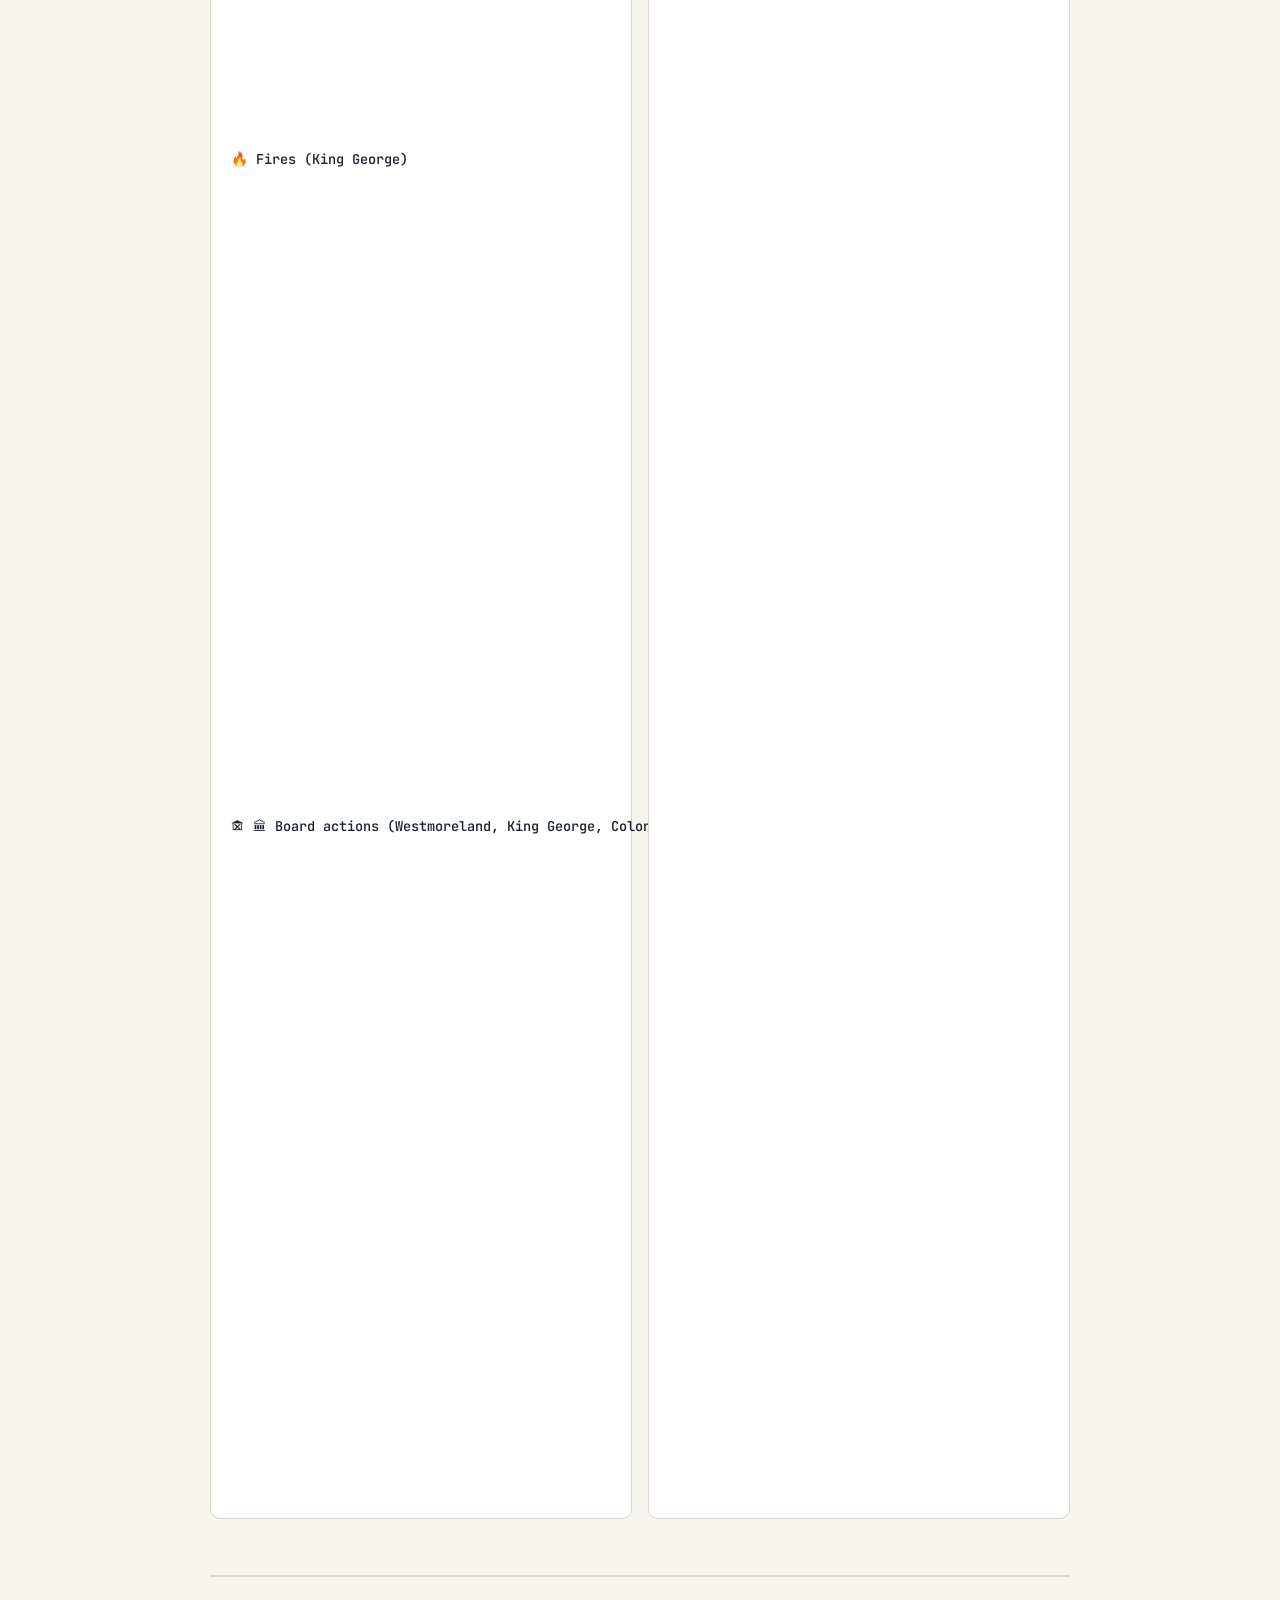
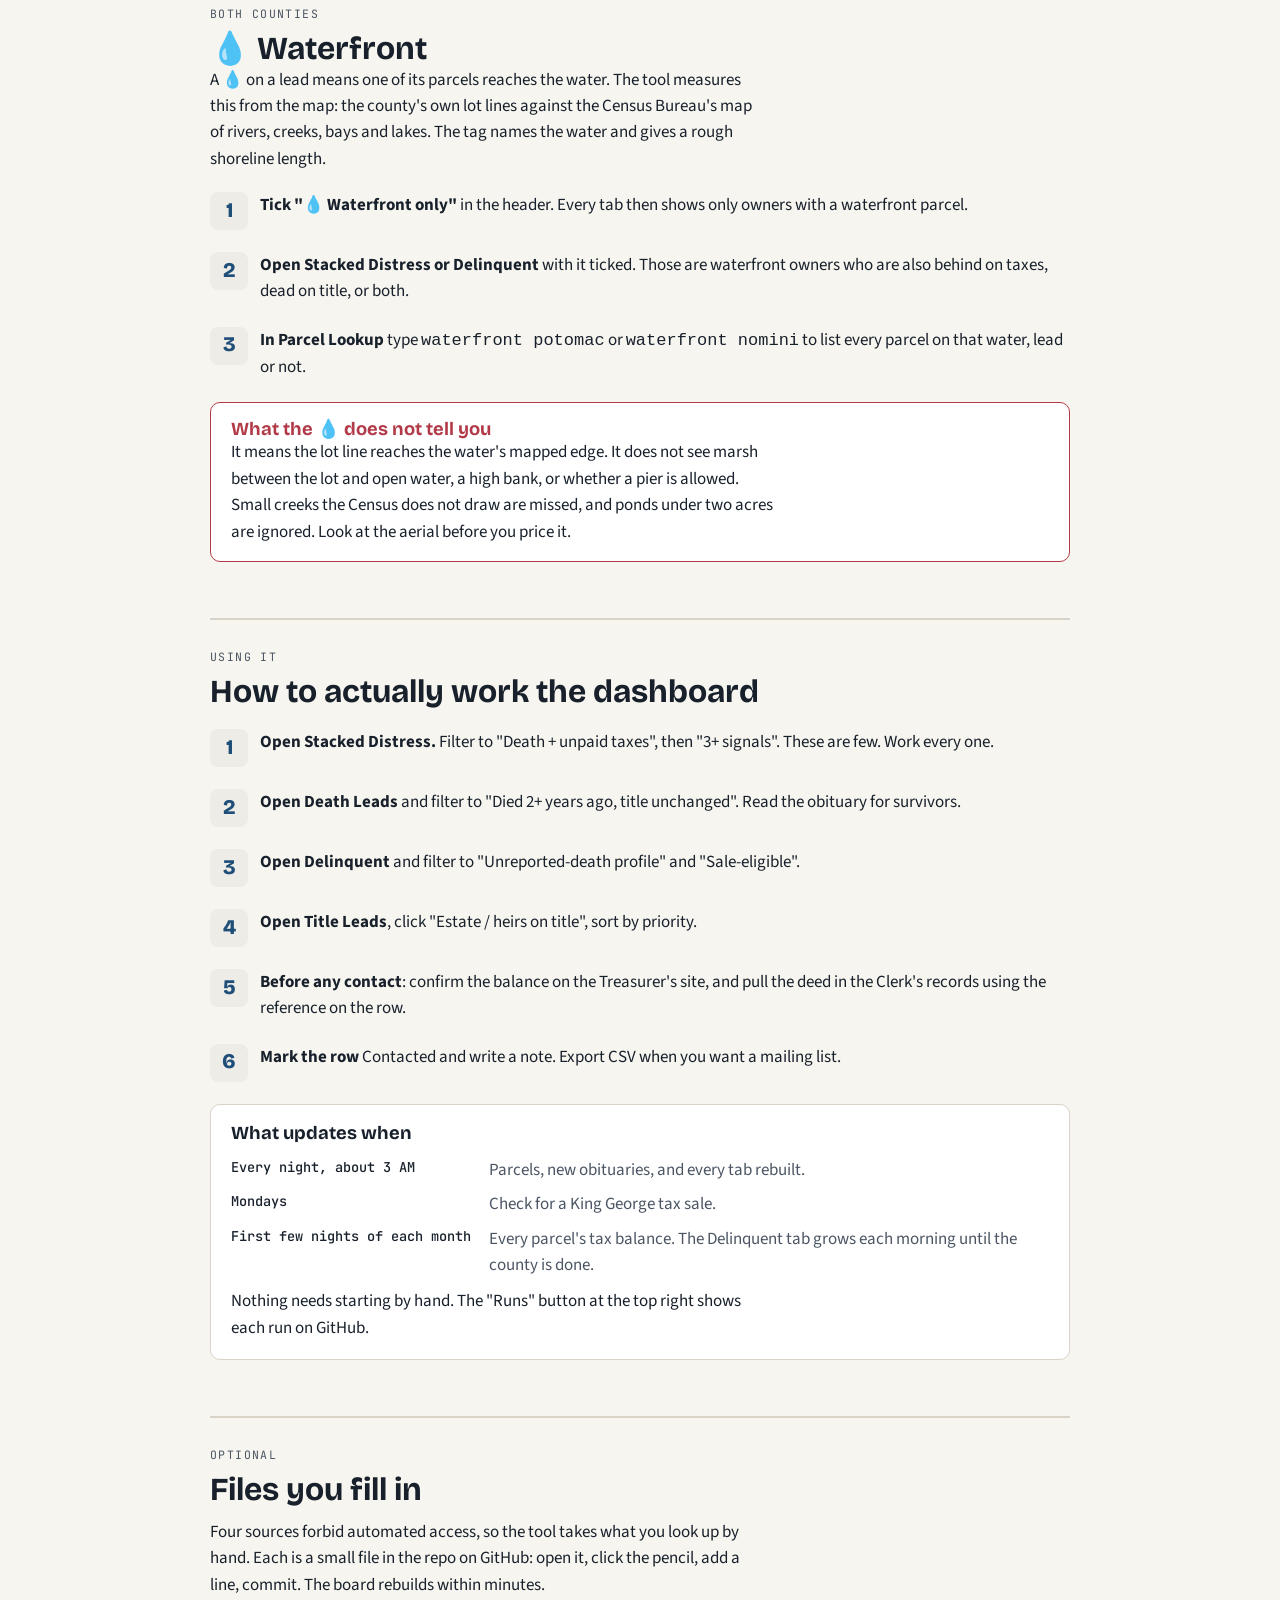
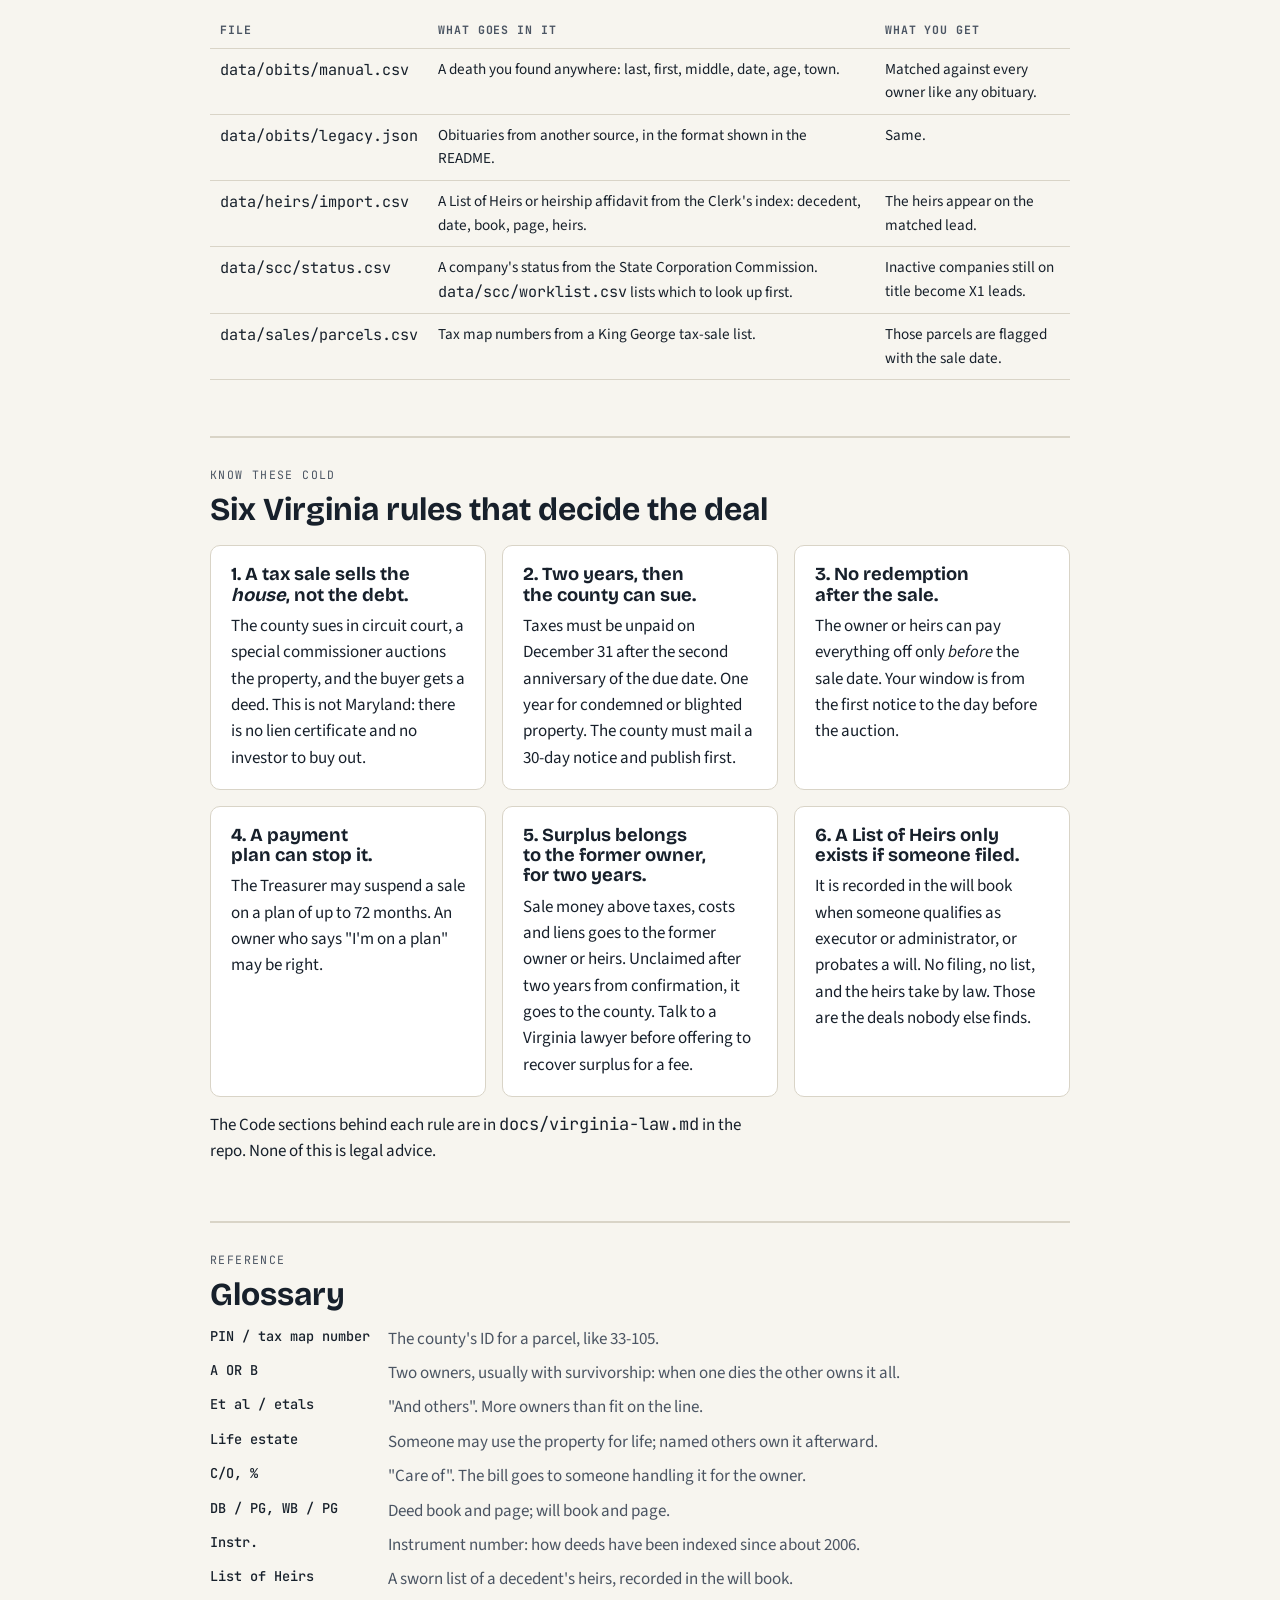
==== commit bf8f3edc: "Distress signals: real sources, FOIA letters, Fauquier aging-list loader Fauquier Civic Access demol" ====
--- a/guide.html
+++ b/guide.html
@@ -360,6 +360,27 @@
   </div>
 </div>
 
+<div class="section" id="signals">
+  <div class="eyebrow">All counties</div>
+  <h2>Distress Signals</h2>
+  <p>Public agency records about a property, attached to the parcel and shown on every tab: 🔥 FIRE, 🏚 VACANT / DERELICT, 🏛 SPOT BLIGHT, ⚠ CODE CASE, ⚠ NUISANCE, 🧱 DEMO PERMIT, ⚠ REPEAT CODE CASES, and ⚡ STACKED when two or more kinds land on one owner. Only open records add points. Use the header filter (Distress signal, Fire-damaged, Stacked, Repeat code cases) on any tab, or the Stacked Distress tab's "Signal + deceased owner" and "Signal + tax delinquent" buttons.</p>
+  <div class="grid2">
+    <div class="box">
+      <h3>Where they come from</h3>
+      <dl>
+        <dt>🧱 Demolition permits (Fauquier)</dt><dd>The county's permit portal, four demolition permit types, with address and PIN. A demolition permit means the owner is tearing down or has a house to tear down.</dd>
+        <dt>🔥 Fires (King George)</dt><dd>The county's own live Fire &amp; Rescue dispatch feed, structure fires only, plus the county's 2022–23 incident map. A dispatch is a dispatch: the house may be fine. Under 30 days it is marked cooling. Do not call that week.</dd>
+        <dt>🏚 🏛 Board actions (Westmoreland, King George, Colonial Beach)</dt><dd>Agendas and minutes read for derelict structure, spot blight, unsafe structure and demolition items that name an address or tax map number. Read the linked minutes before you act; the match is by what the board wrote.</dd>
+      </dl>
+    </div>
+    <div class="box">
+      <h3>What does not exist</h3>
+      <p>None of the three counties publishes a code-enforcement case list. The FOIA letters asking for one are written and ready in <code>docs/foia-requests.md</code>; they must go from a Virginia resident or business, and the county has five working days to answer. When a response arrives, the rows go in <code>data/distress/manual.csv</code> and match the next morning.</p>
+      <p><b>A record is not a condition.</b> An open case means the agency has a file. A closed or old record says nothing about the house today. Every lead's panel shows the date, status, whether an inspector confirmed it or it is still a complaint, and whether the match to the parcel was exact.</p>
+    </div>
+  </div>
+</div>
+
 <div class="section" id="waterfront">
   <div class="eyebrow">Both counties</div>
   <h2>💧 Waterfront</h2>
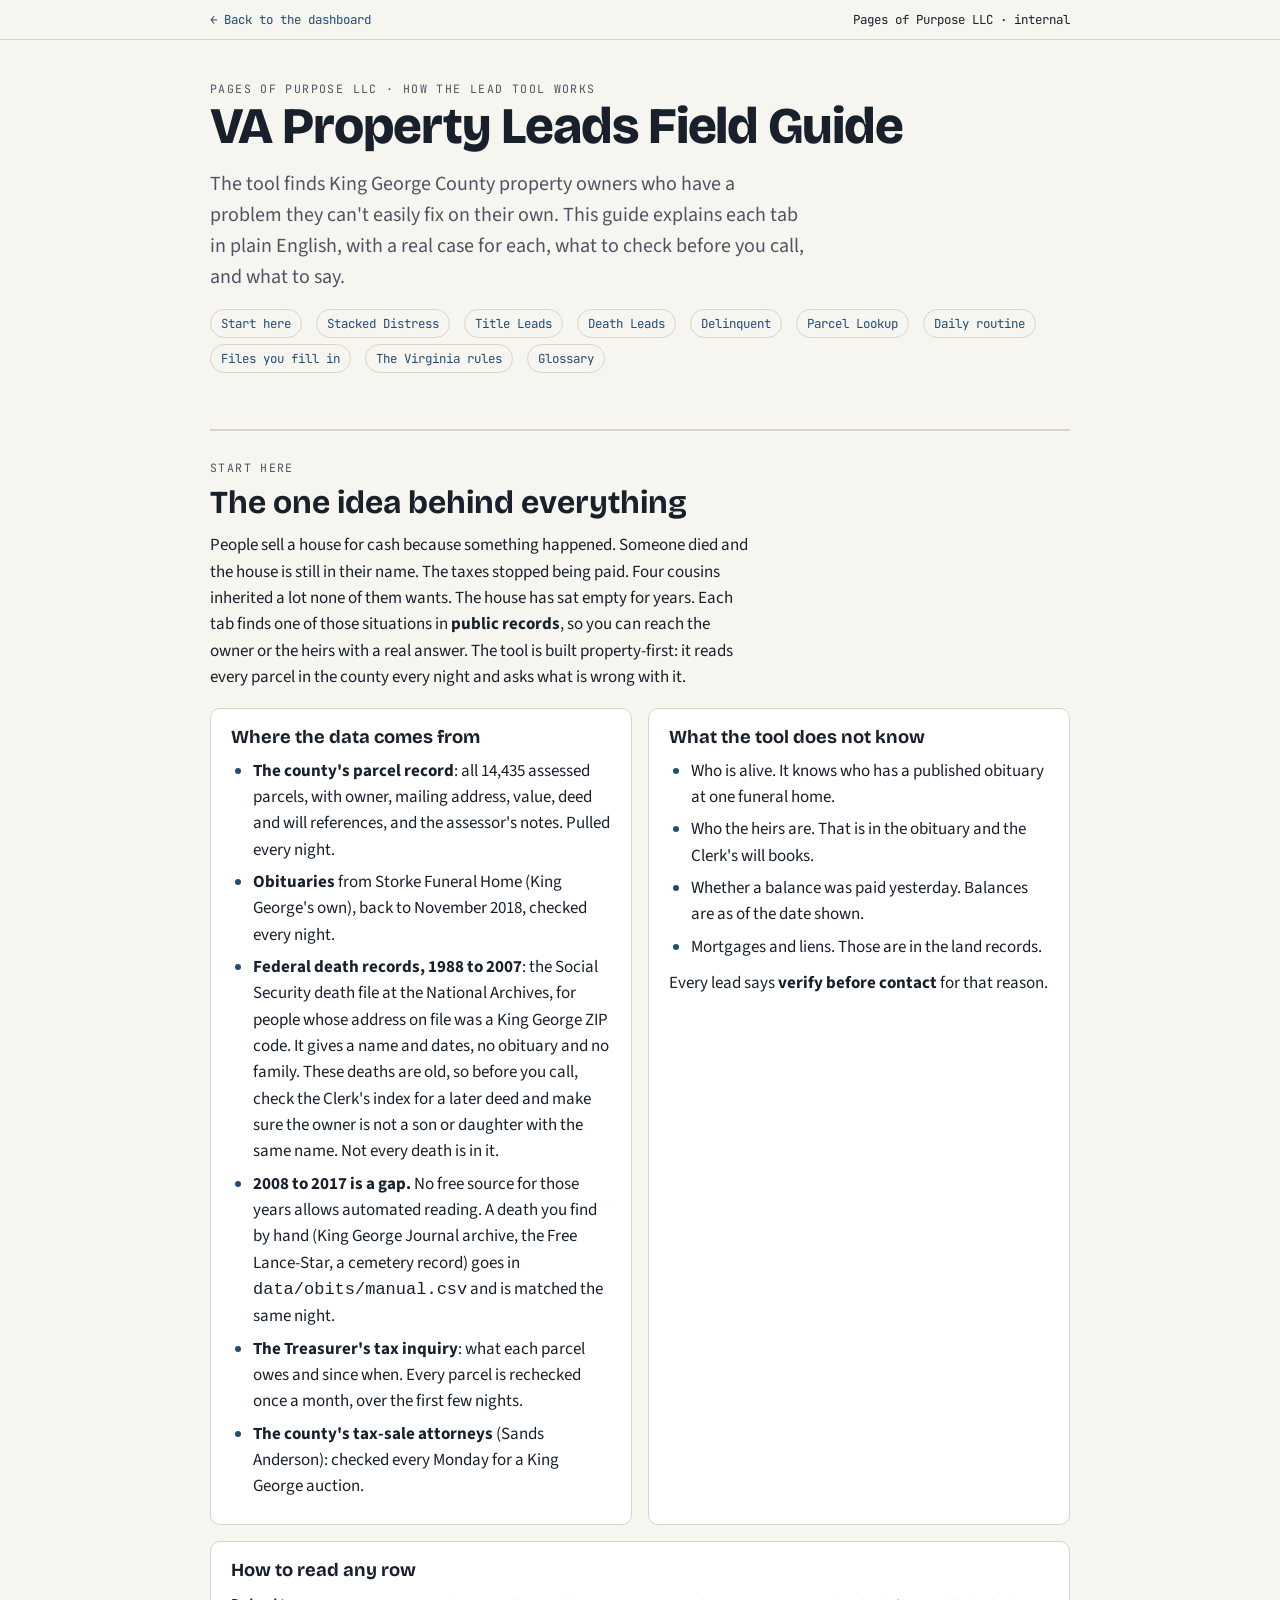
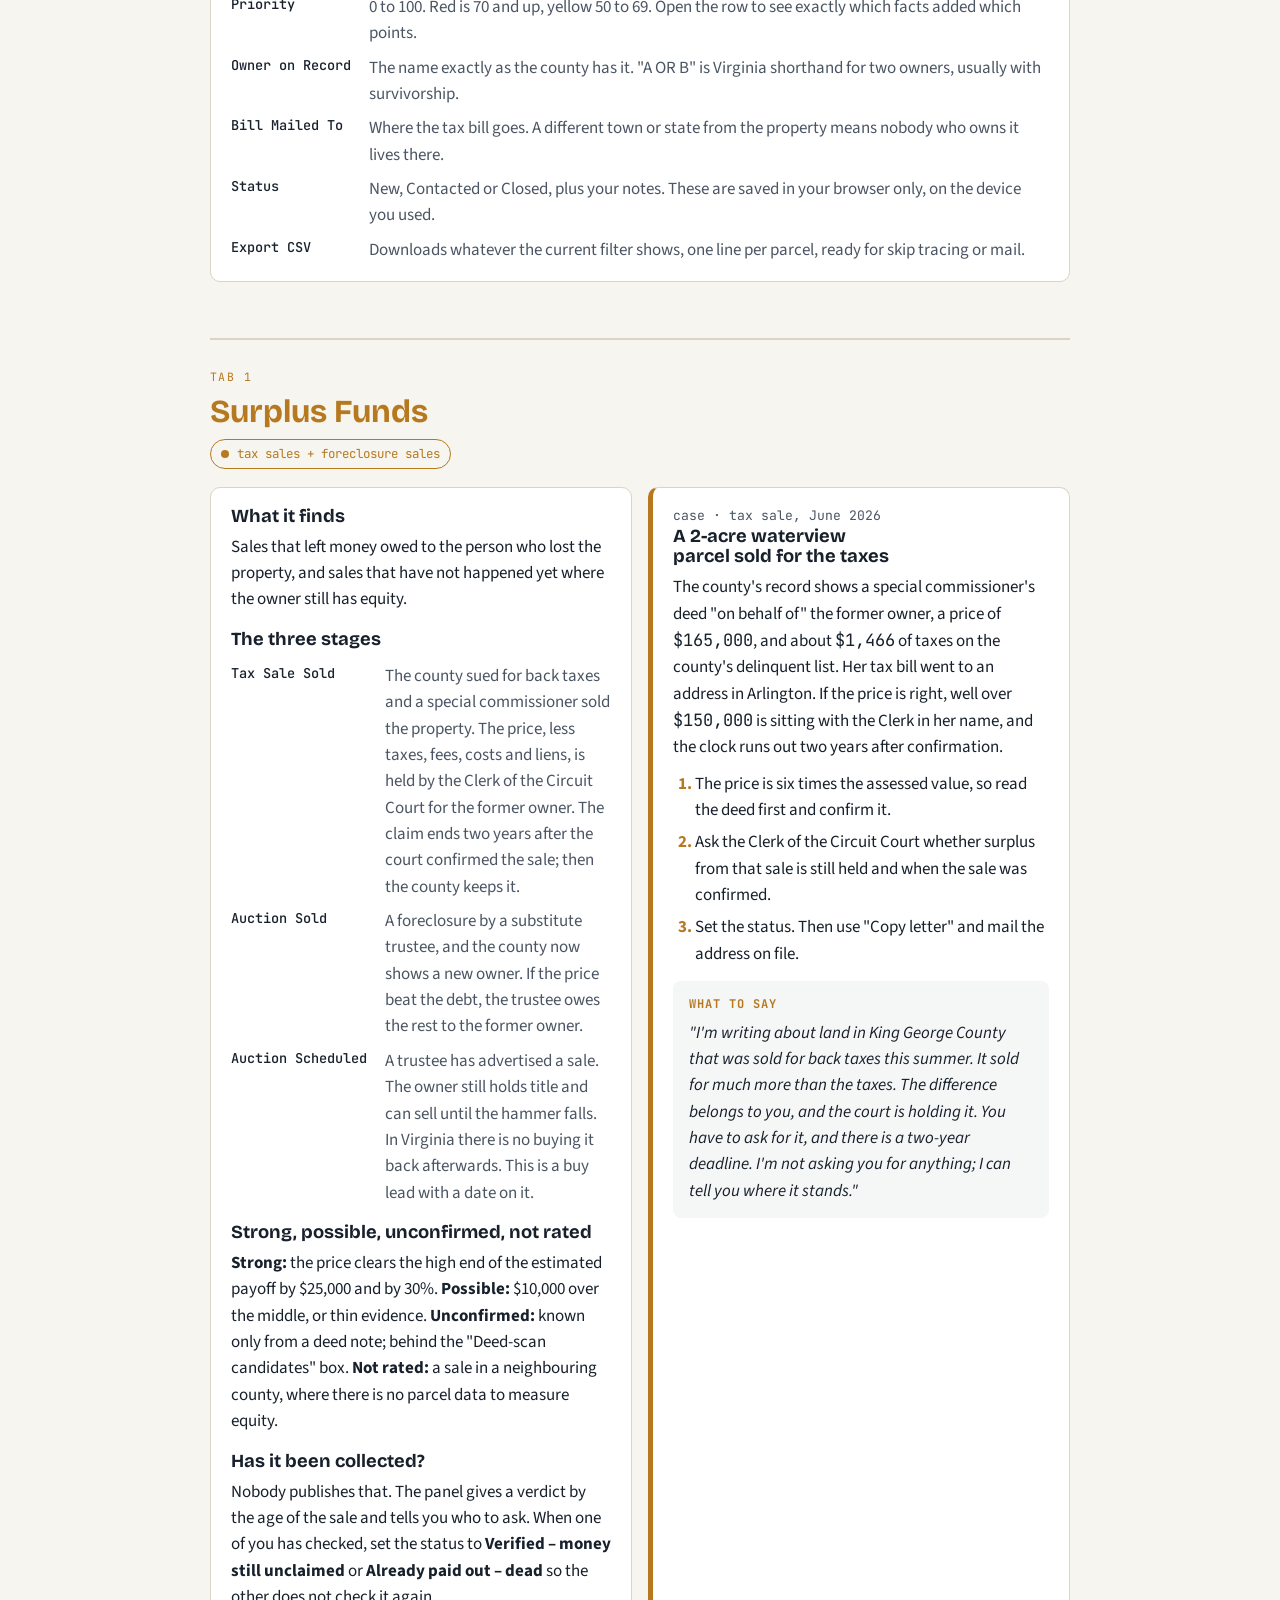
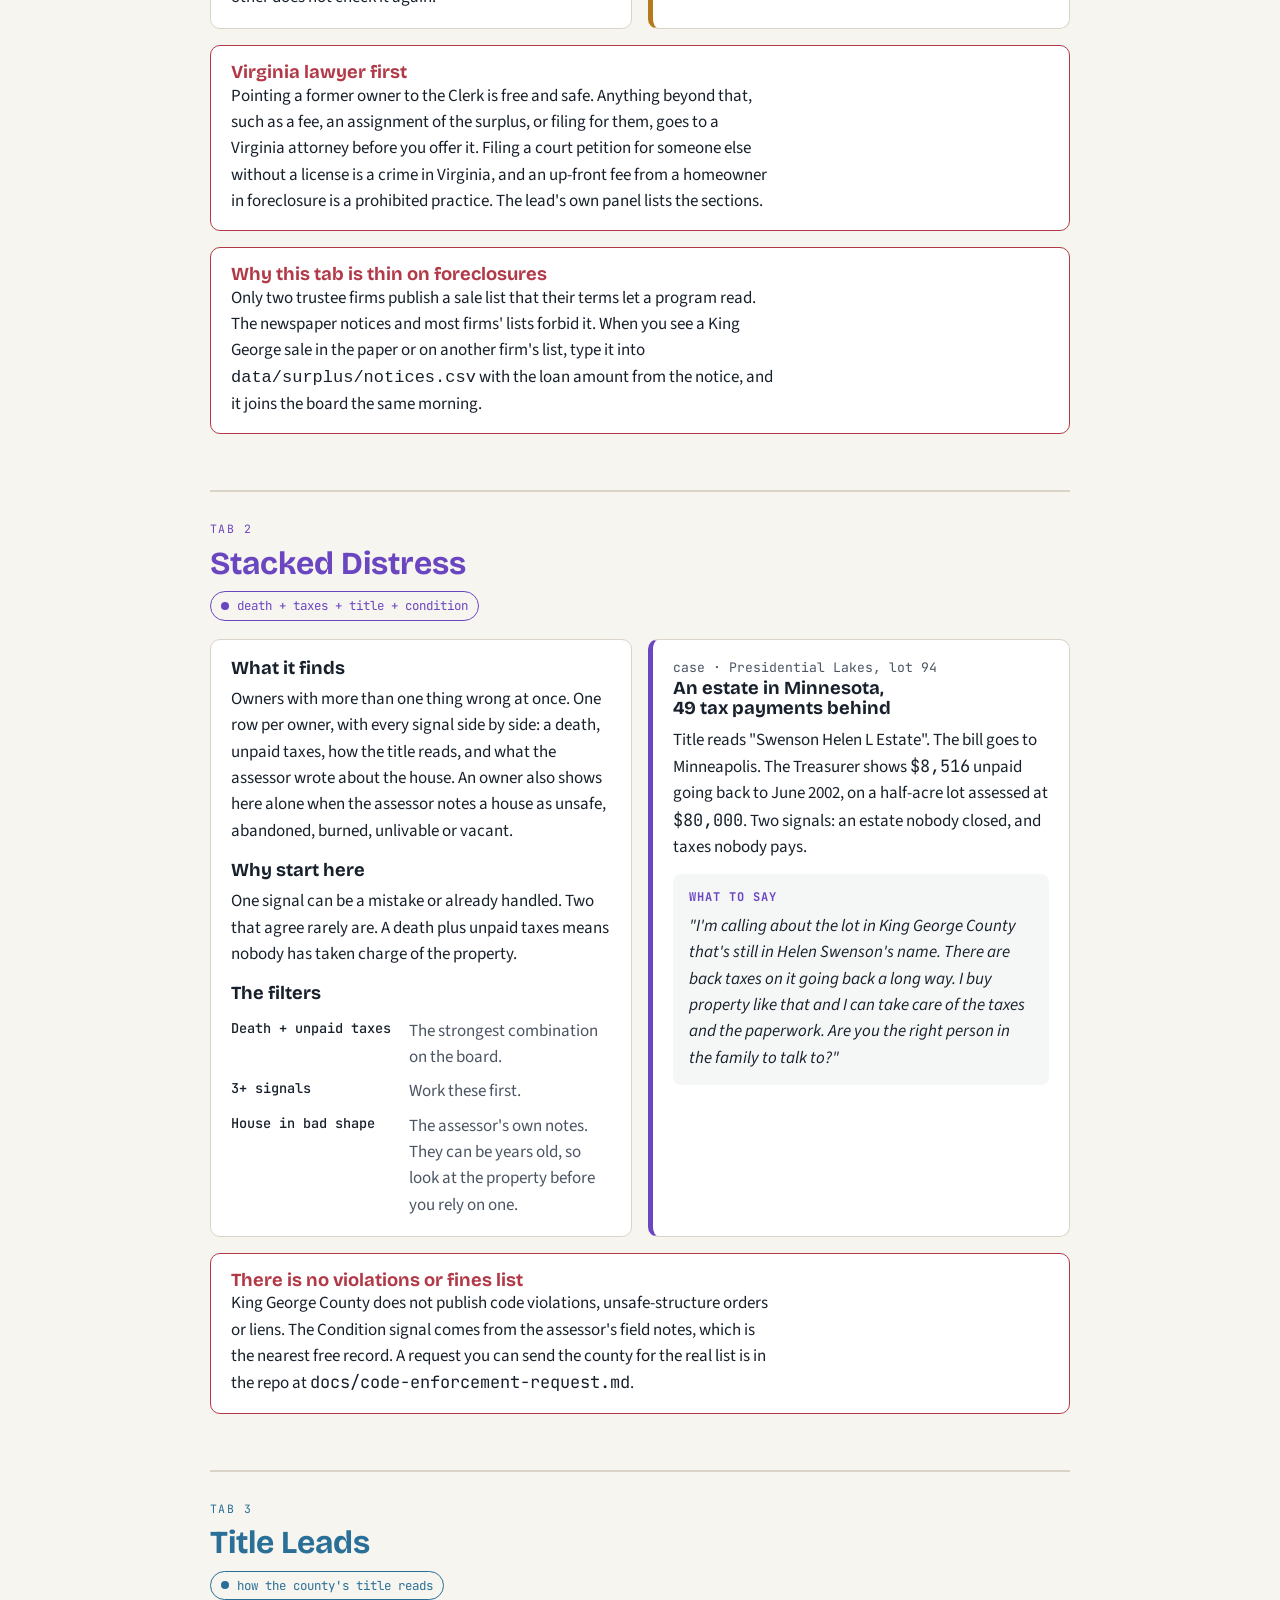
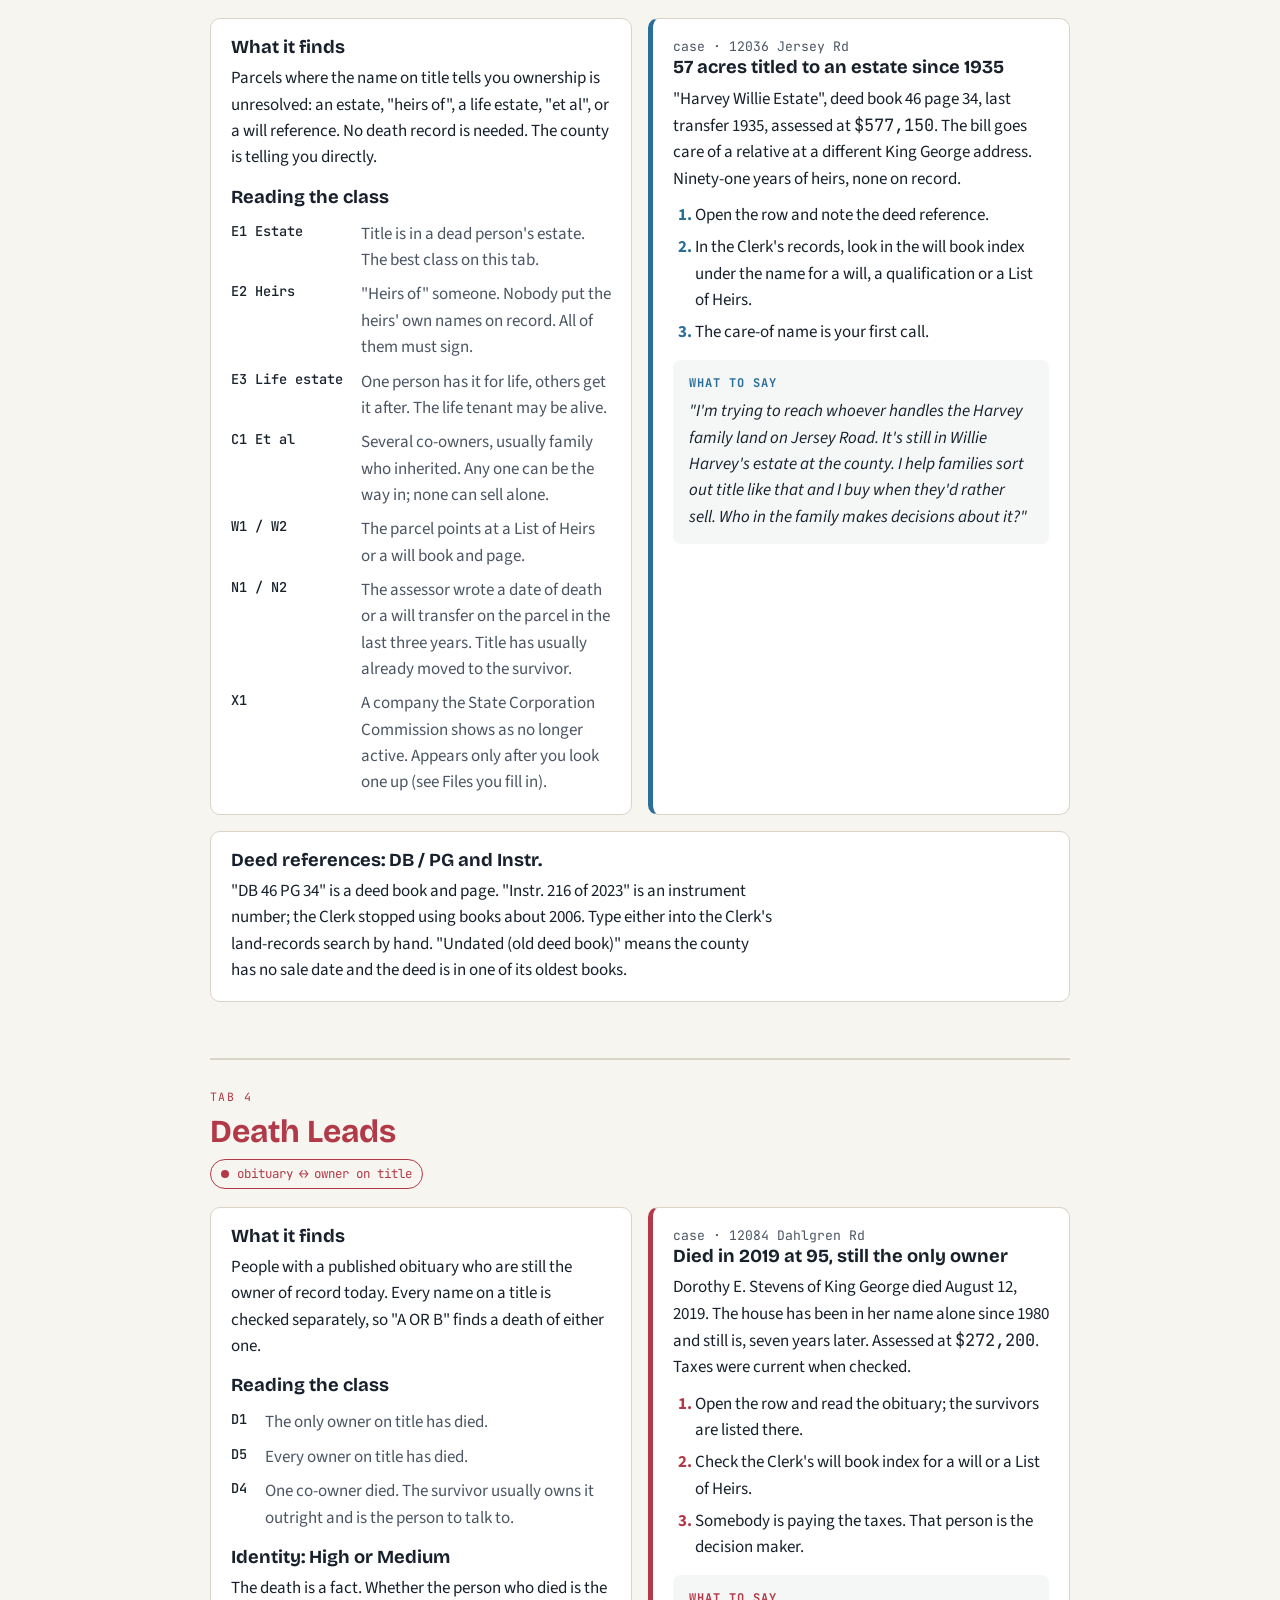
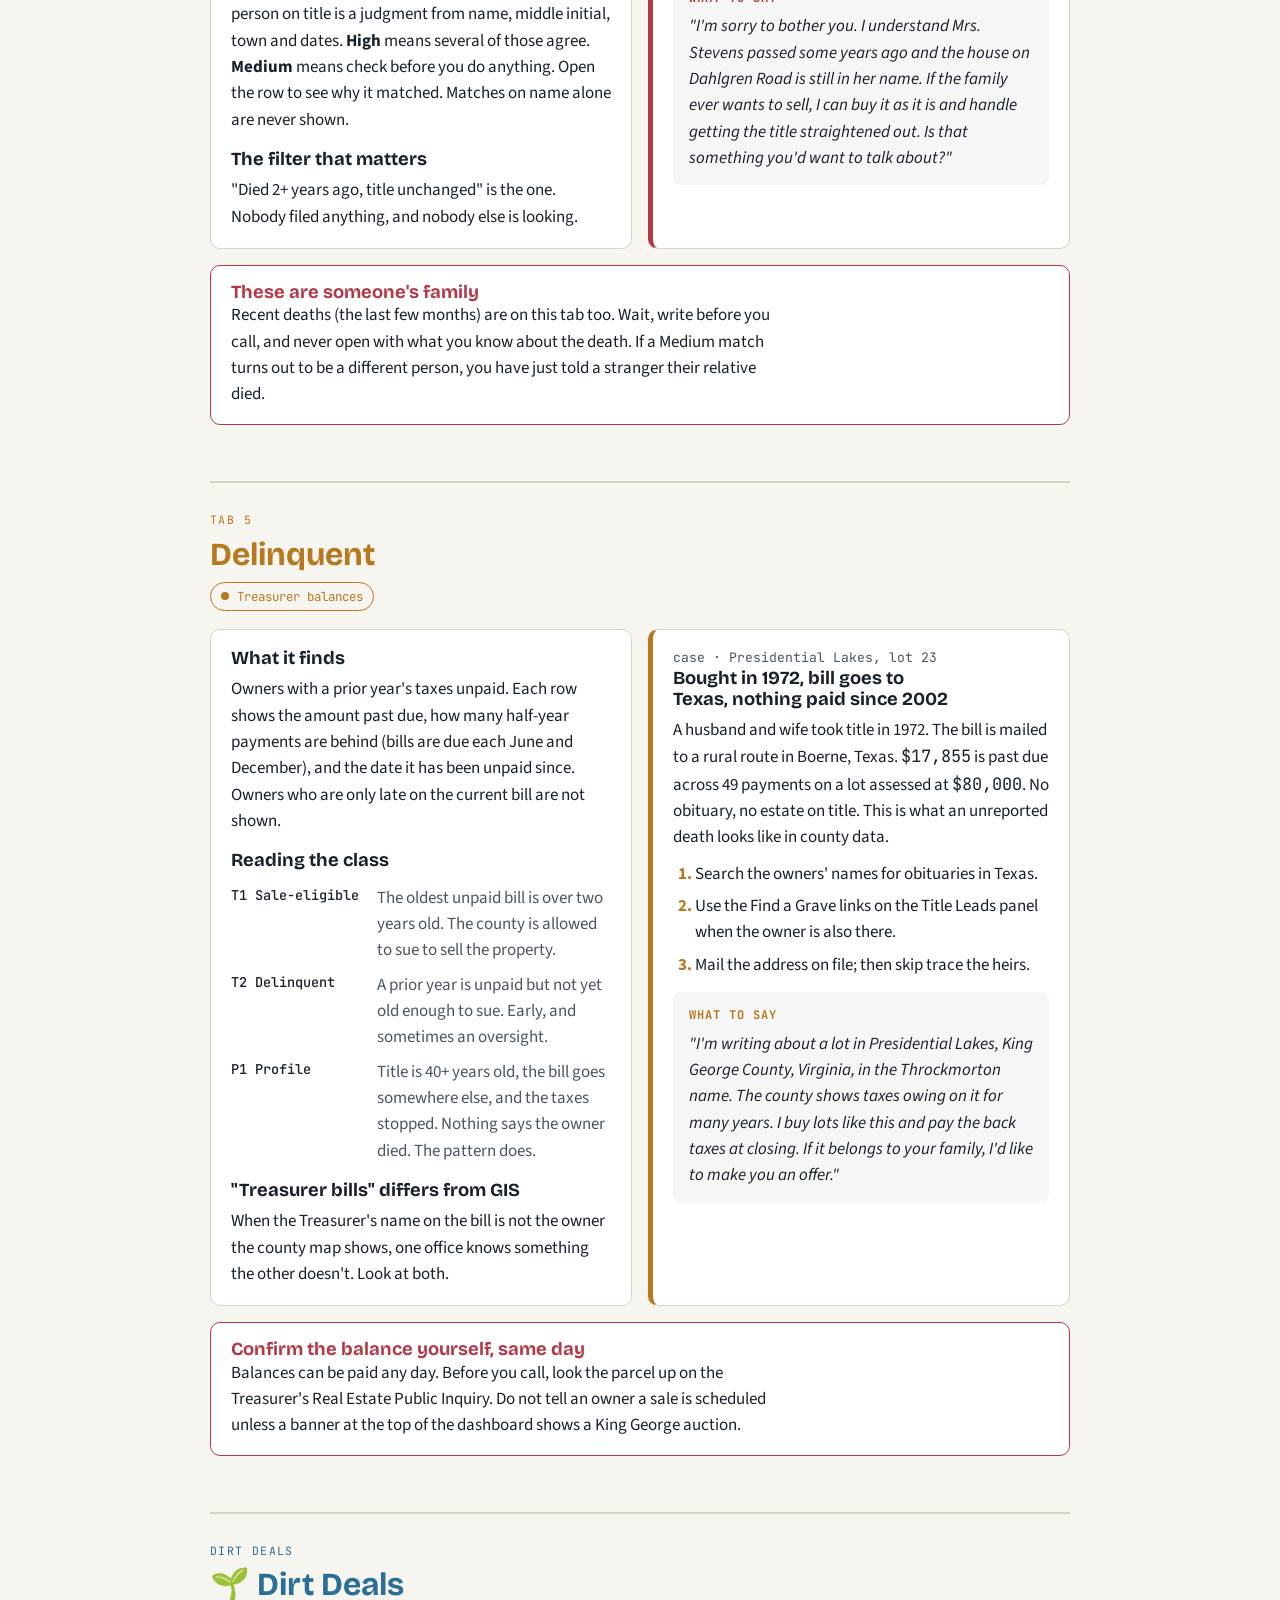
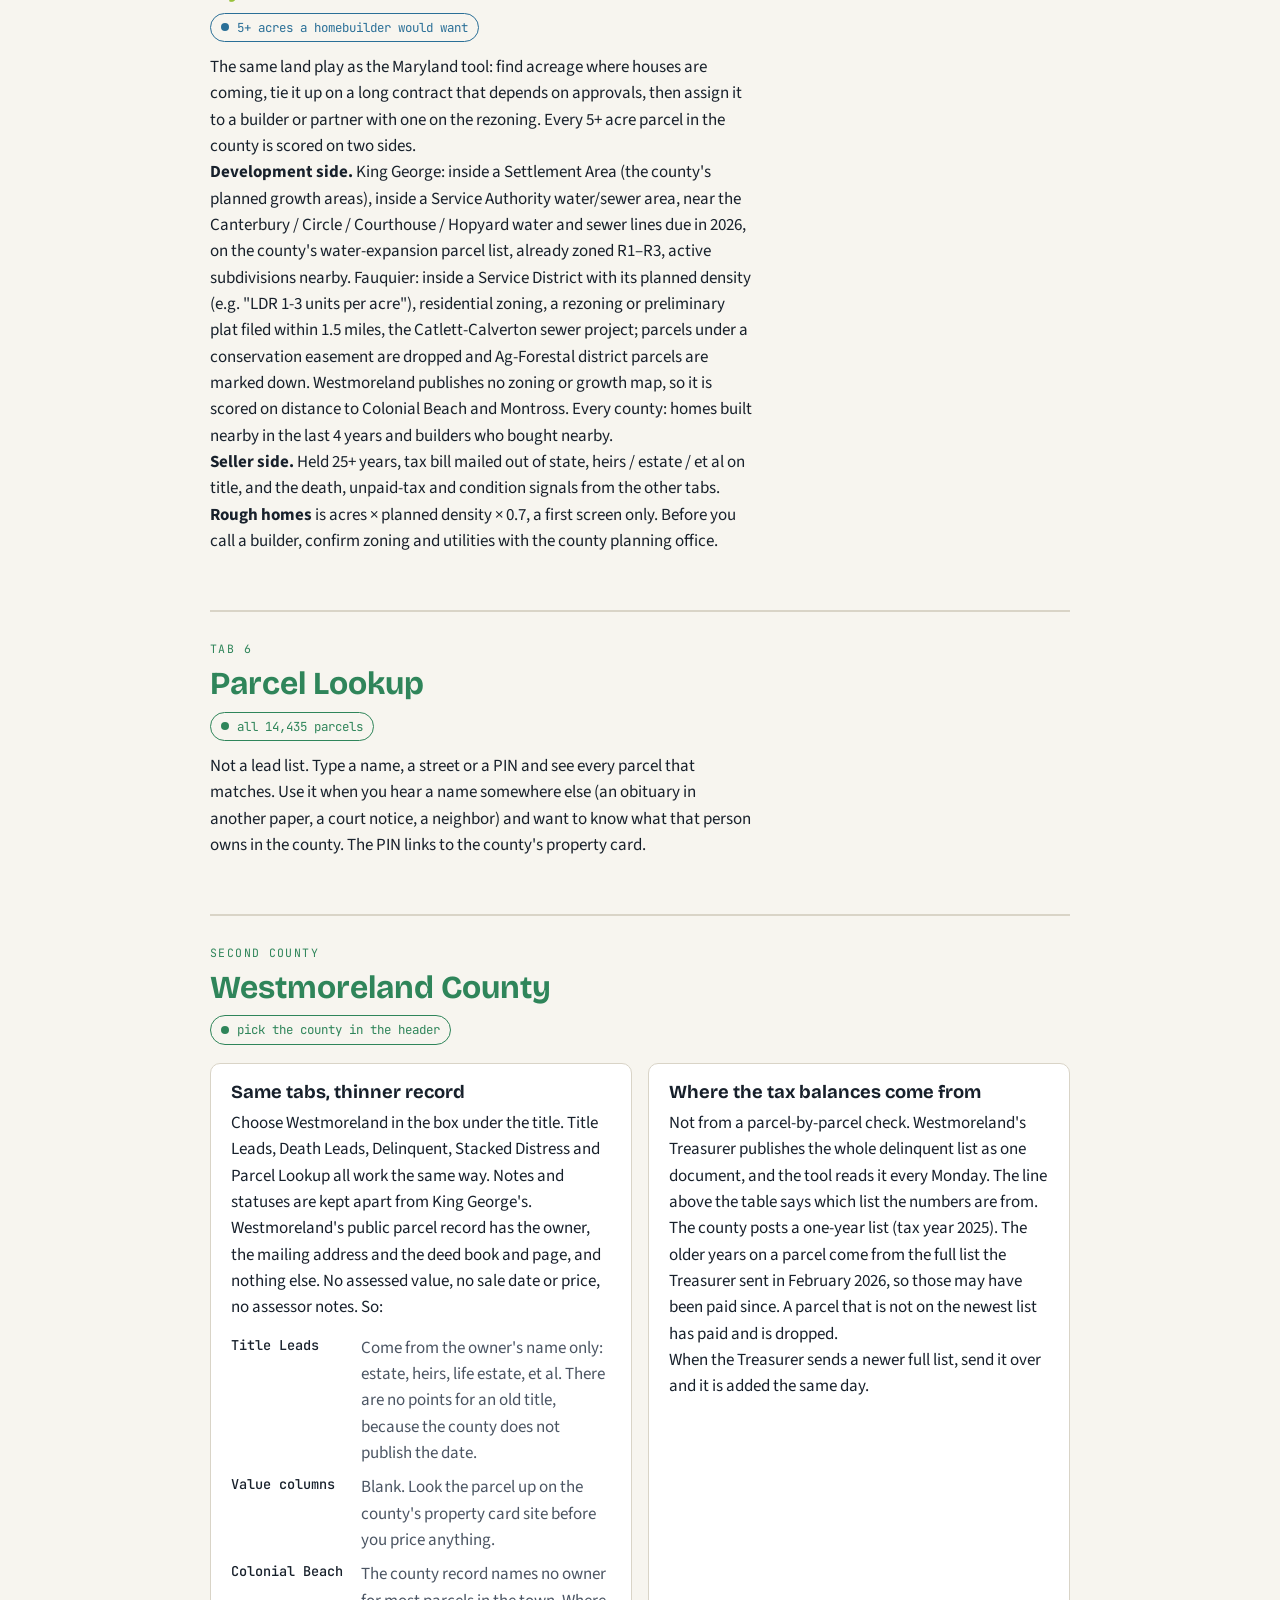
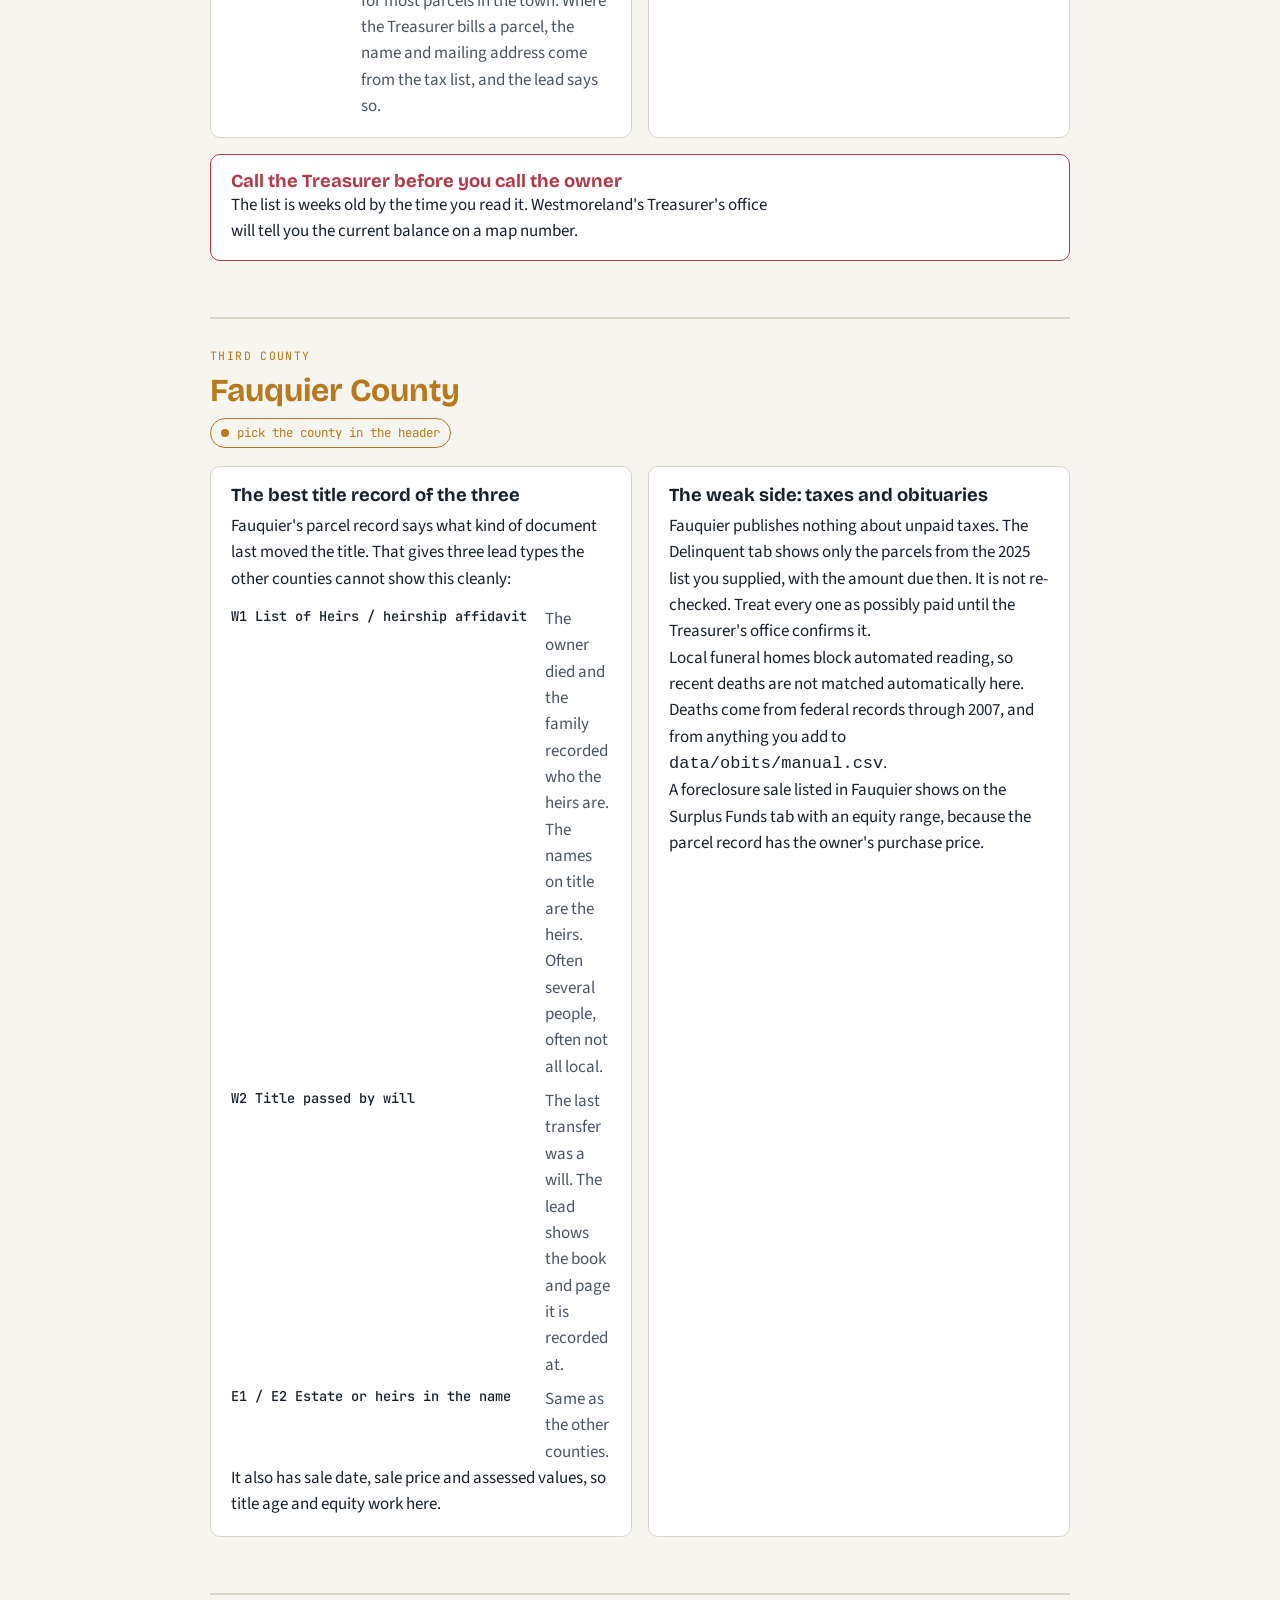
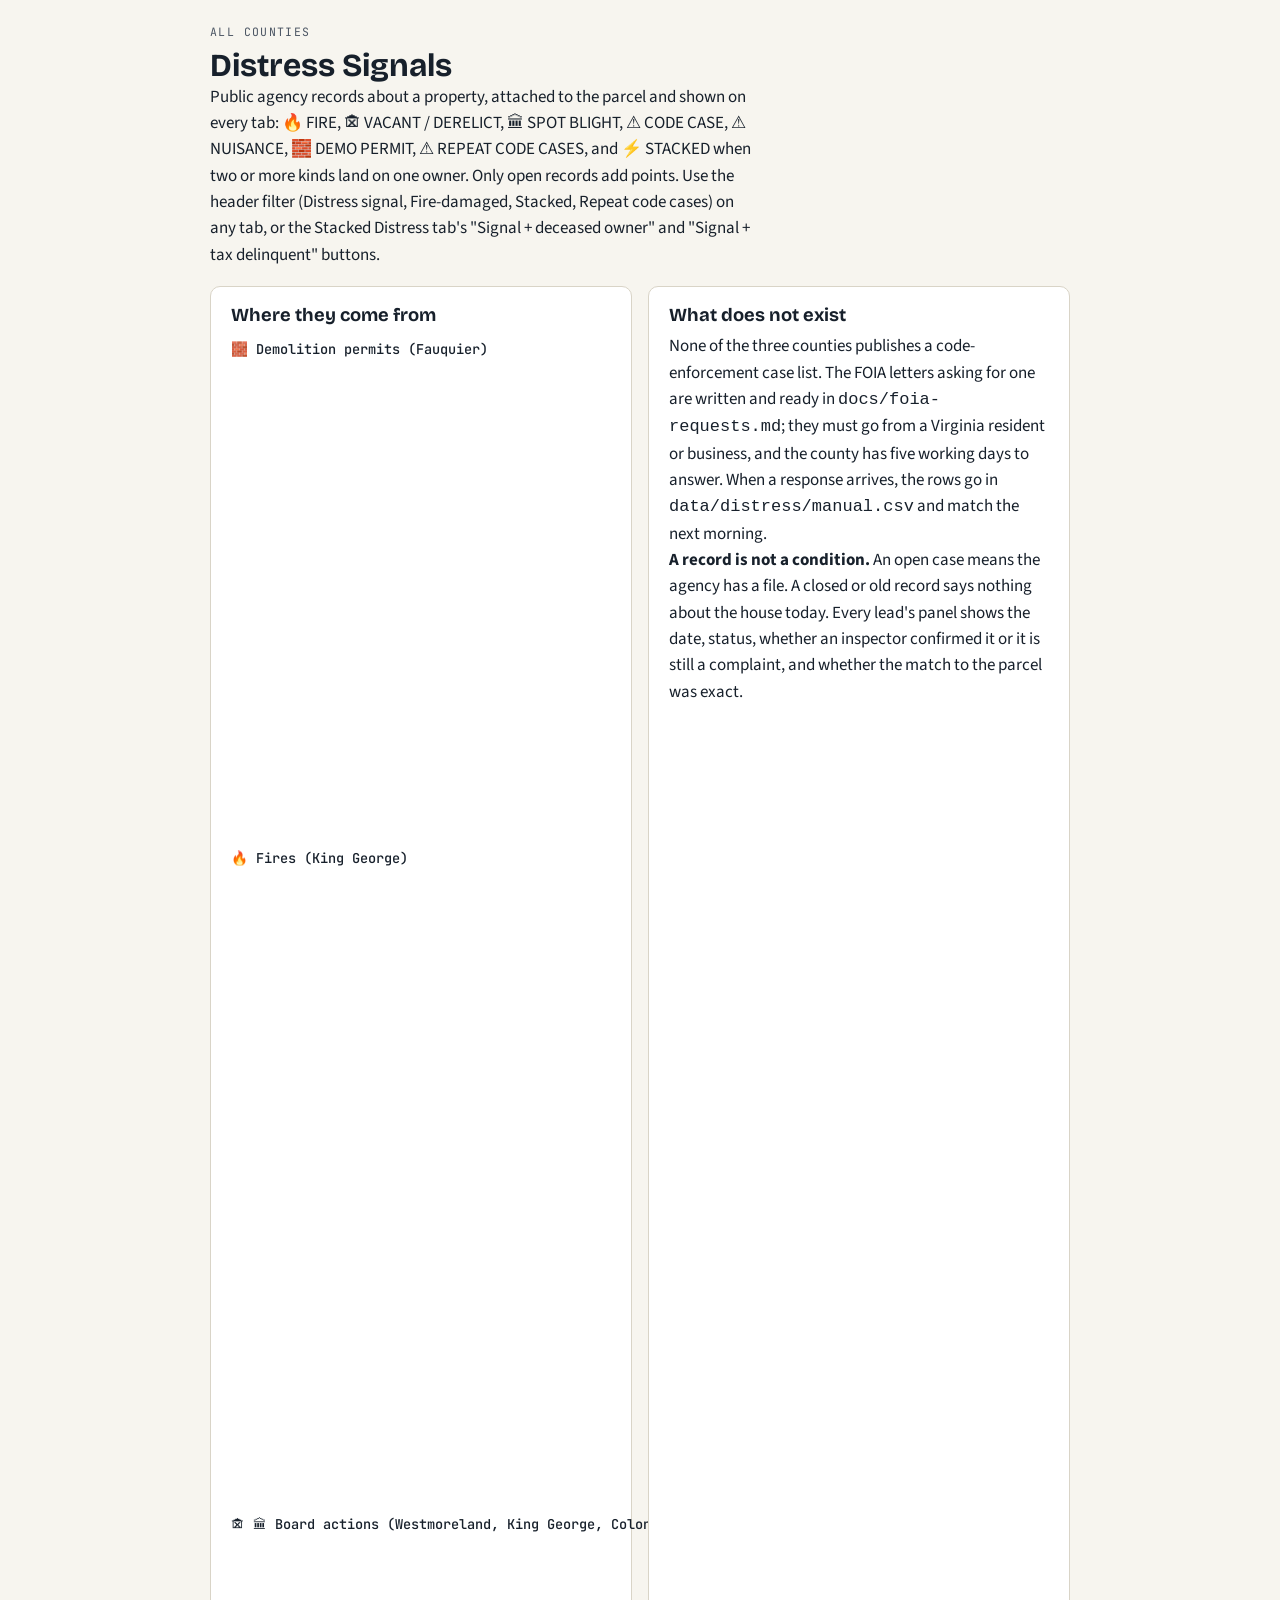
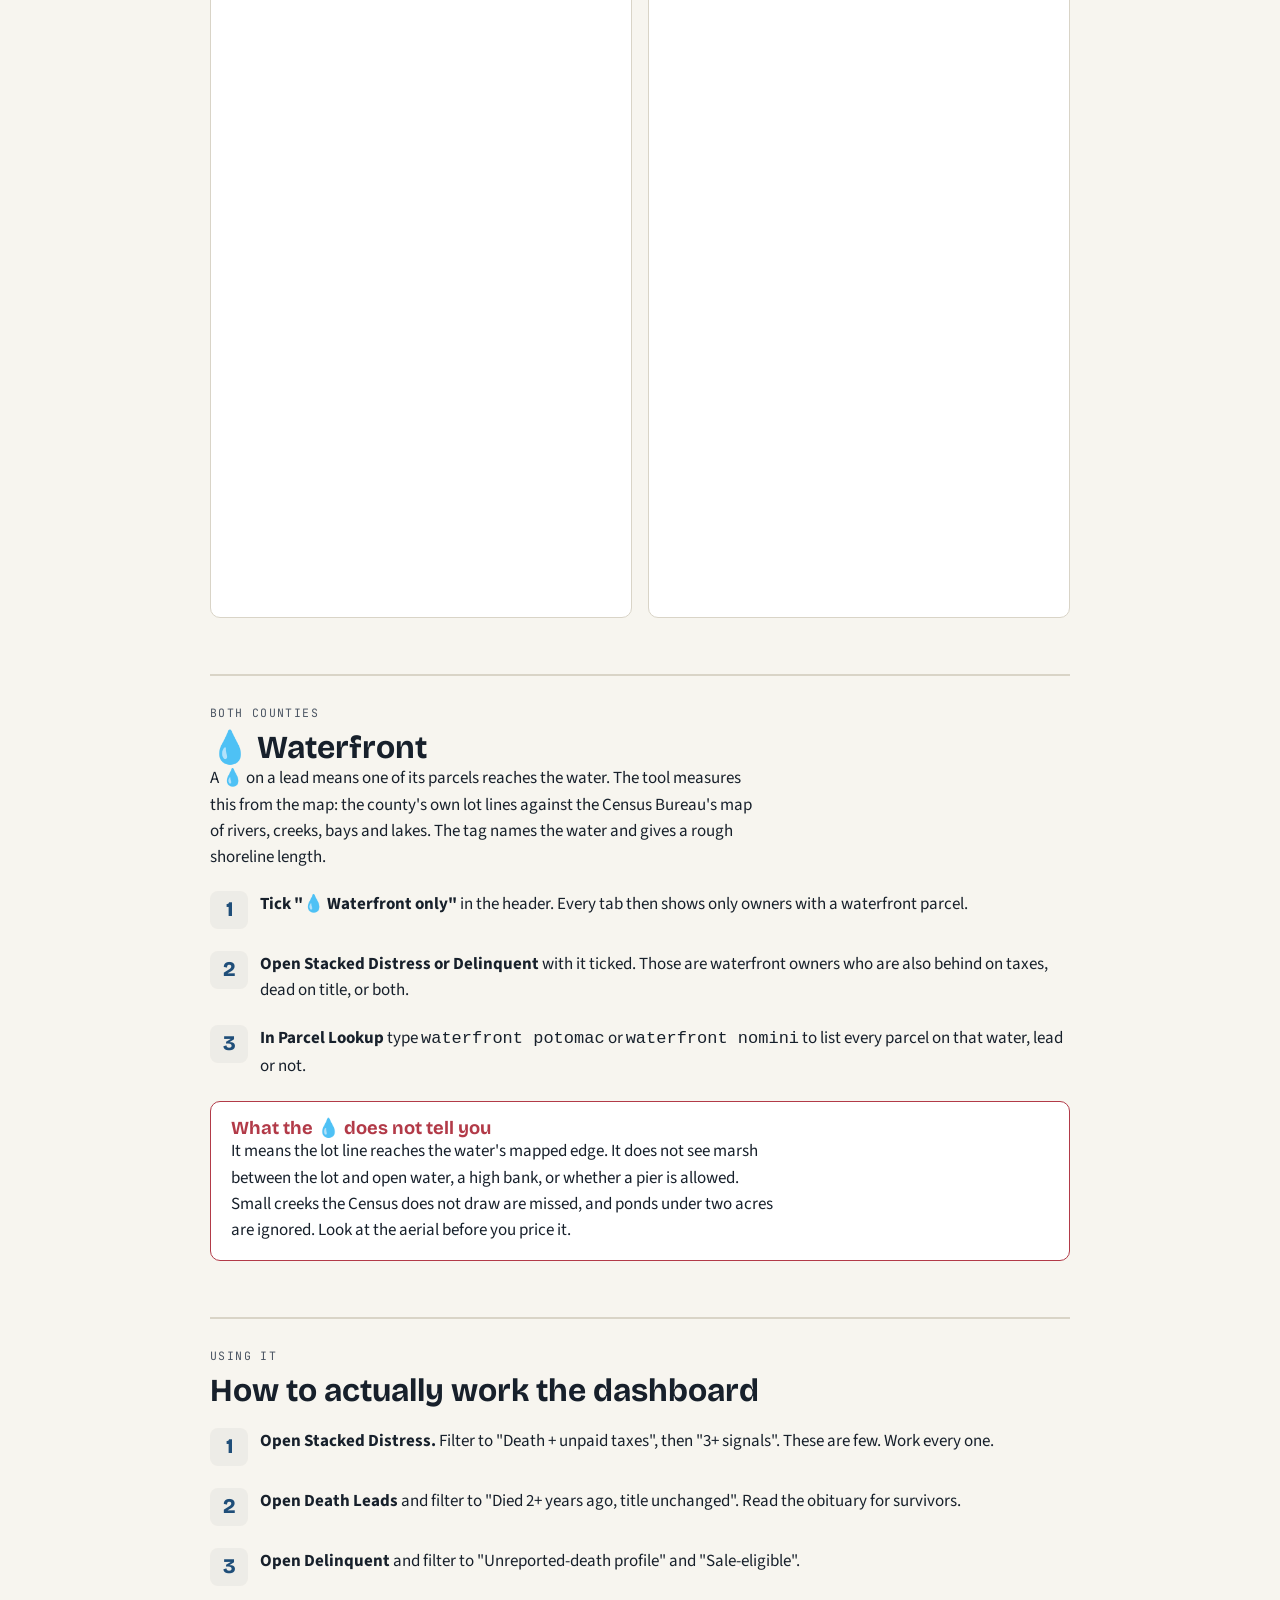
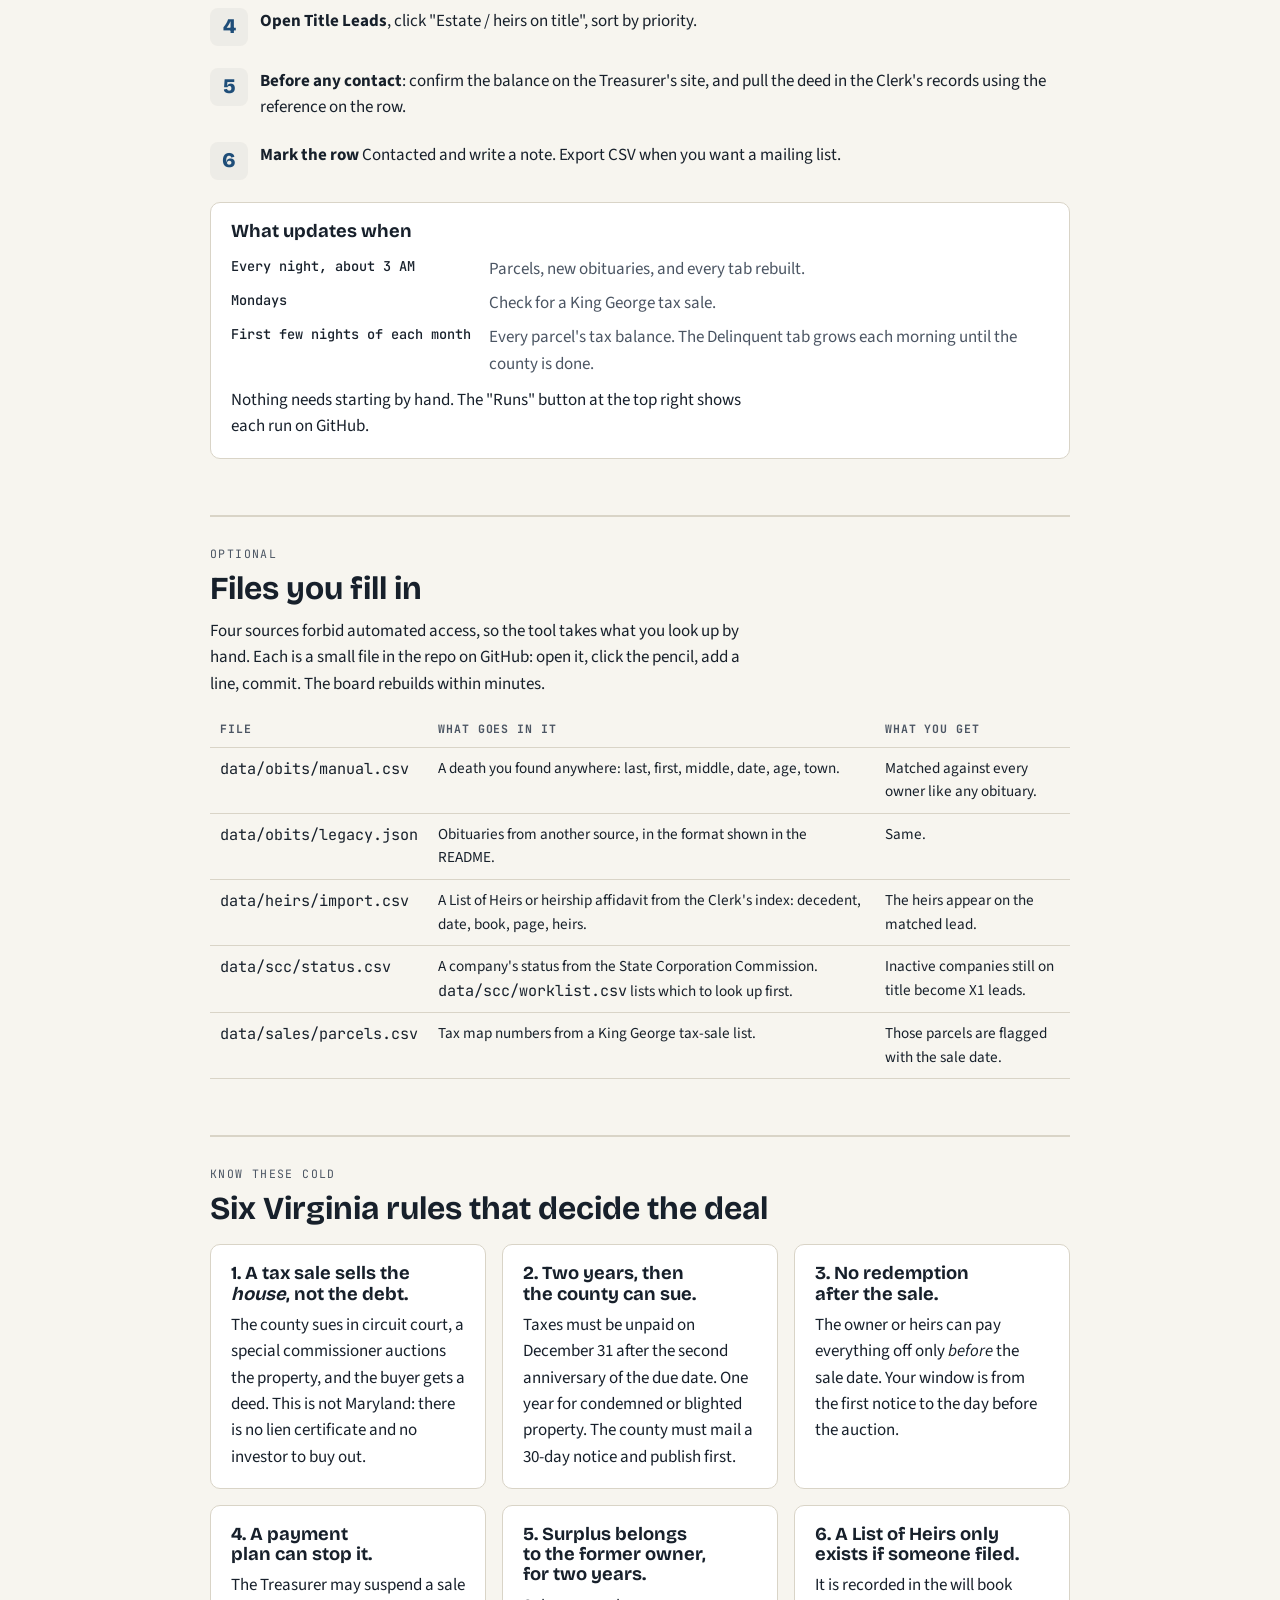
==== commit 8f50af5d: "Add Dirt Deals tab: land a homebuilder would want (port of the MD tab) Scores every 5+ acre parcel i" ====
--- a/guide.html
+++ b/guide.html
@@ -304,6 +304,16 @@
   <div class="warn" style="margin-top:16px"><h3>Confirm the balance yourself, same day</h3><p>Balances can be paid any day. Before you call, look the parcel up on the Treasurer's Real Estate Public Inquiry. Do not tell an owner a sale is scheduled unless a banner at the top of the dashboard shows a King George auction.</p></div>
 </div>
 
+<div class="section chapter" id="land" style="--c: var(--title)">
+  <div class="eyebrow">Dirt Deals</div>
+  <h2>🌱 Dirt Deals</h2>
+  <span class="tab-pill">5+ acres a homebuilder would want</span>
+  <p style="margin-top:12px">The same land play as the Maryland tool: find acreage where houses are coming, tie it up on a long contract that depends on approvals, then assign it to a builder or partner with one on the rezoning. Every 5+ acre parcel in the county is scored on two sides.</p>
+  <p><b>Development side.</b> King George: inside a Settlement Area (the county's planned growth areas), inside a Service Authority water/sewer area, near the Canterbury / Circle / Courthouse / Hopyard water and sewer lines due in 2026, on the county's water-expansion parcel list, already zoned R1–R3, active subdivisions nearby. Fauquier: inside a Service District with its planned density (e.g. "LDR 1-3 units per acre"), residential zoning, a rezoning or preliminary plat filed within 1.5 miles, the Catlett-Calverton sewer project; parcels under a conservation easement are dropped and Ag-Forestal district parcels are marked down. Westmoreland publishes no zoning or growth map, so it is scored on distance to Colonial Beach and Montross. Every county: homes built nearby in the last 4 years and builders who bought nearby.</p>
+  <p><b>Seller side.</b> Held 25+ years, tax bill mailed out of state, heirs / estate / et al on title, and the death, unpaid-tax and condition signals from the other tabs.</p>
+  <p><b>Rough homes</b> is acres × planned density × 0.7, a first screen only. Before you call a builder, confirm zoning and utilities with the county planning office.</p>
+</div>
+
 <div class="section chapter" id="lookup" style="--c: var(--buy)">
   <div class="eyebrow">Tab 6</div>
   <h2>Parcel Lookup</h2>
